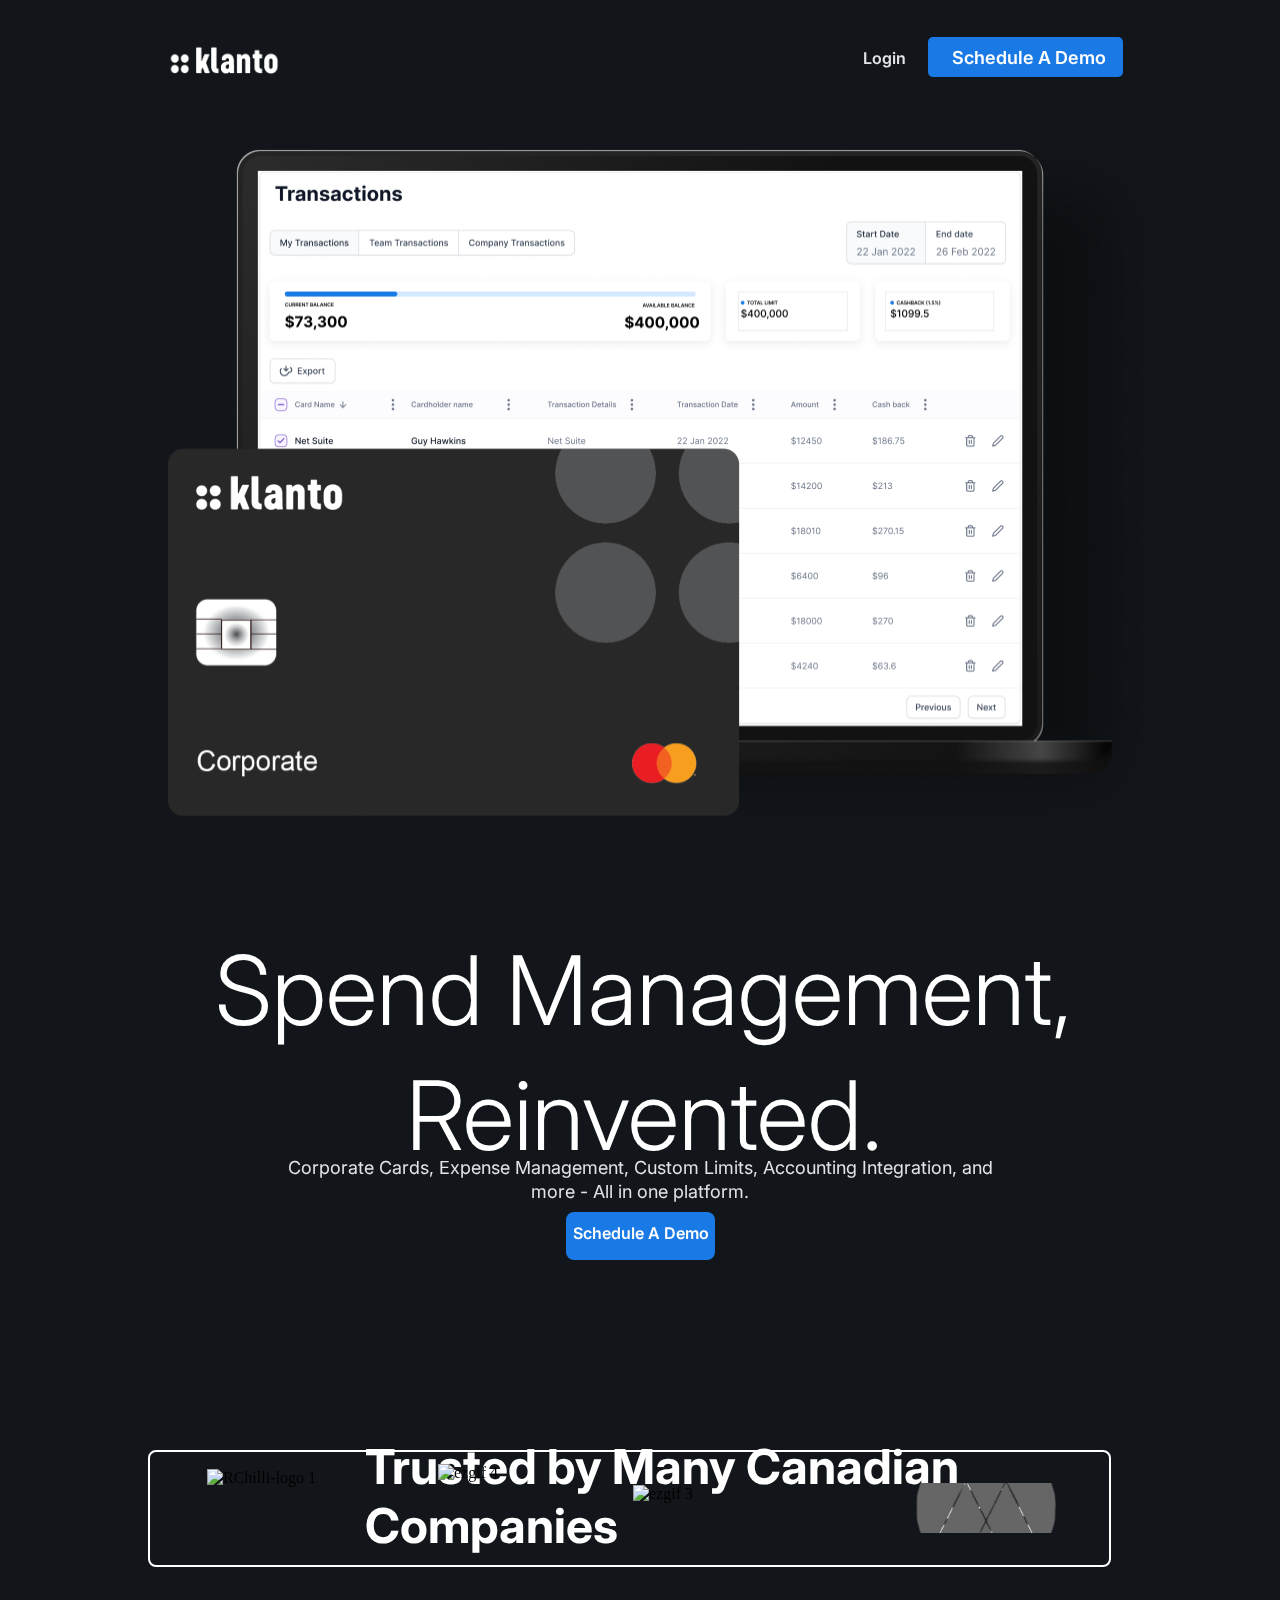
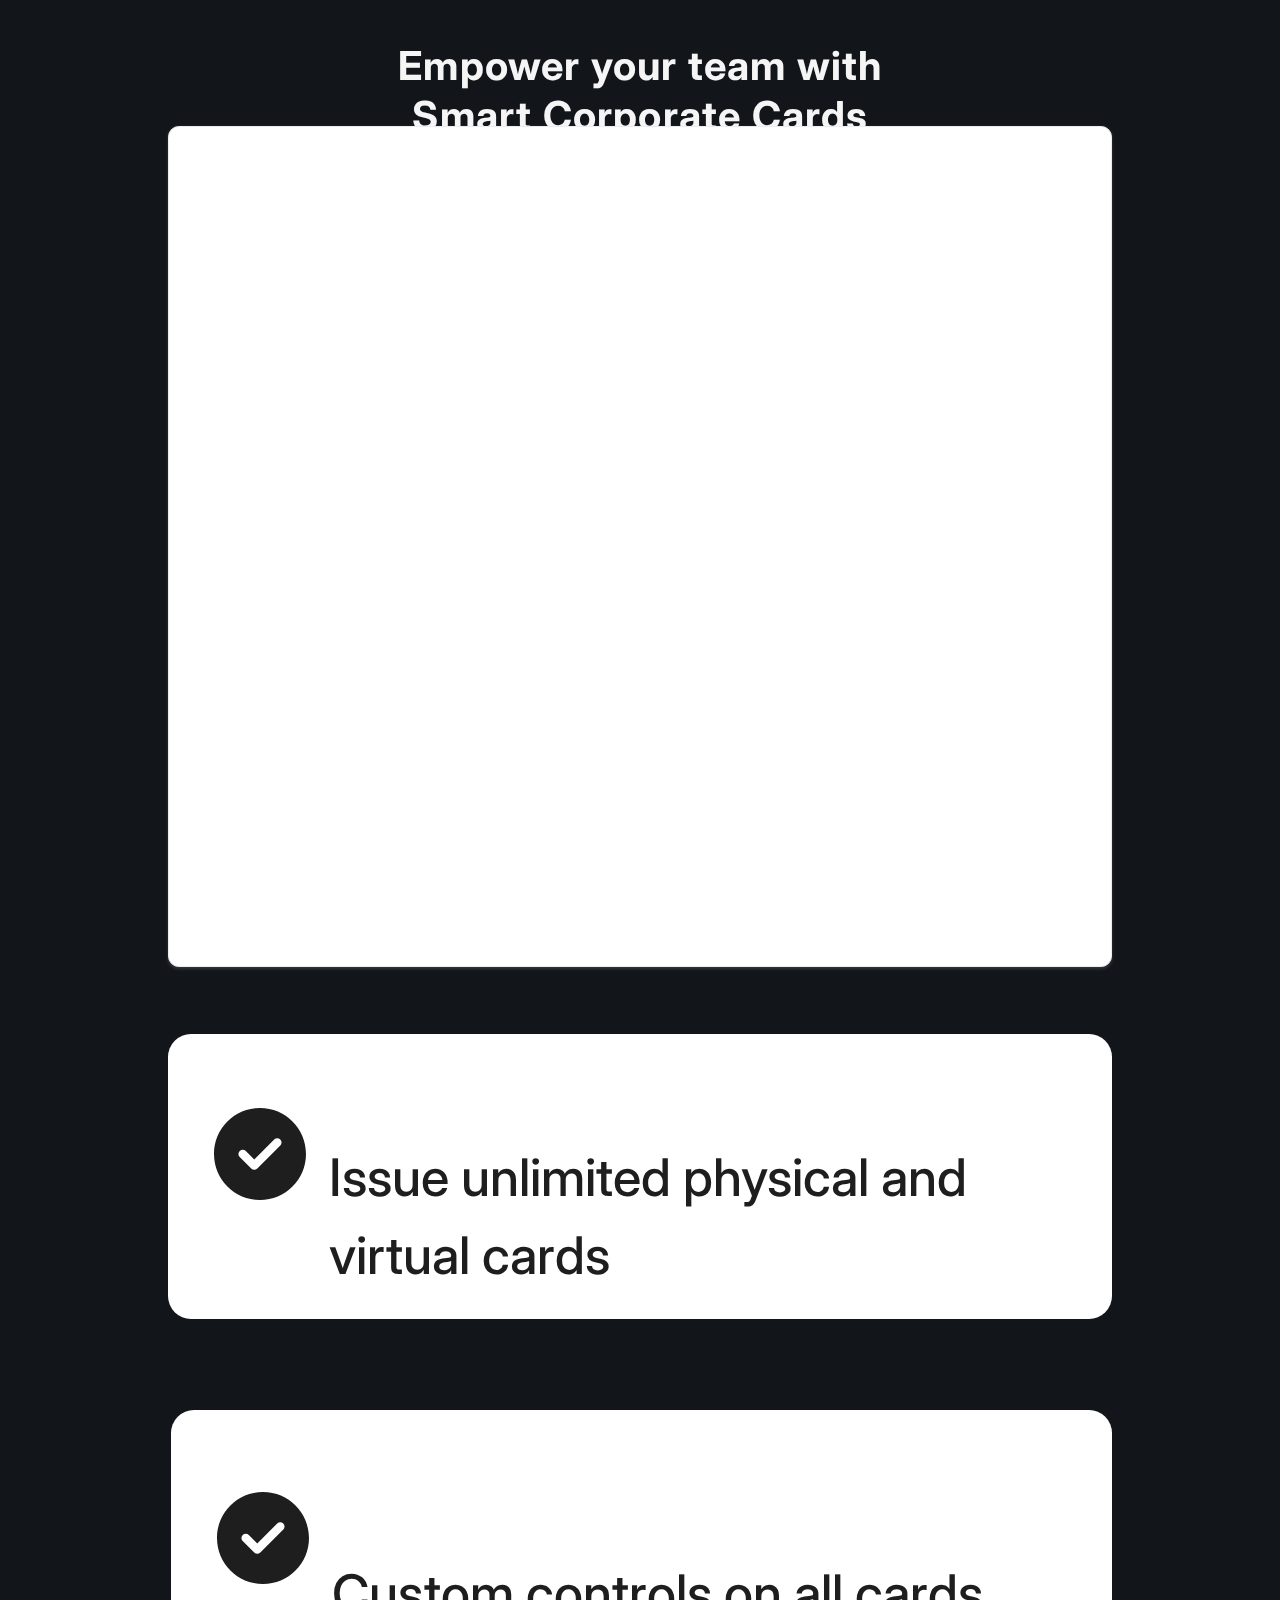
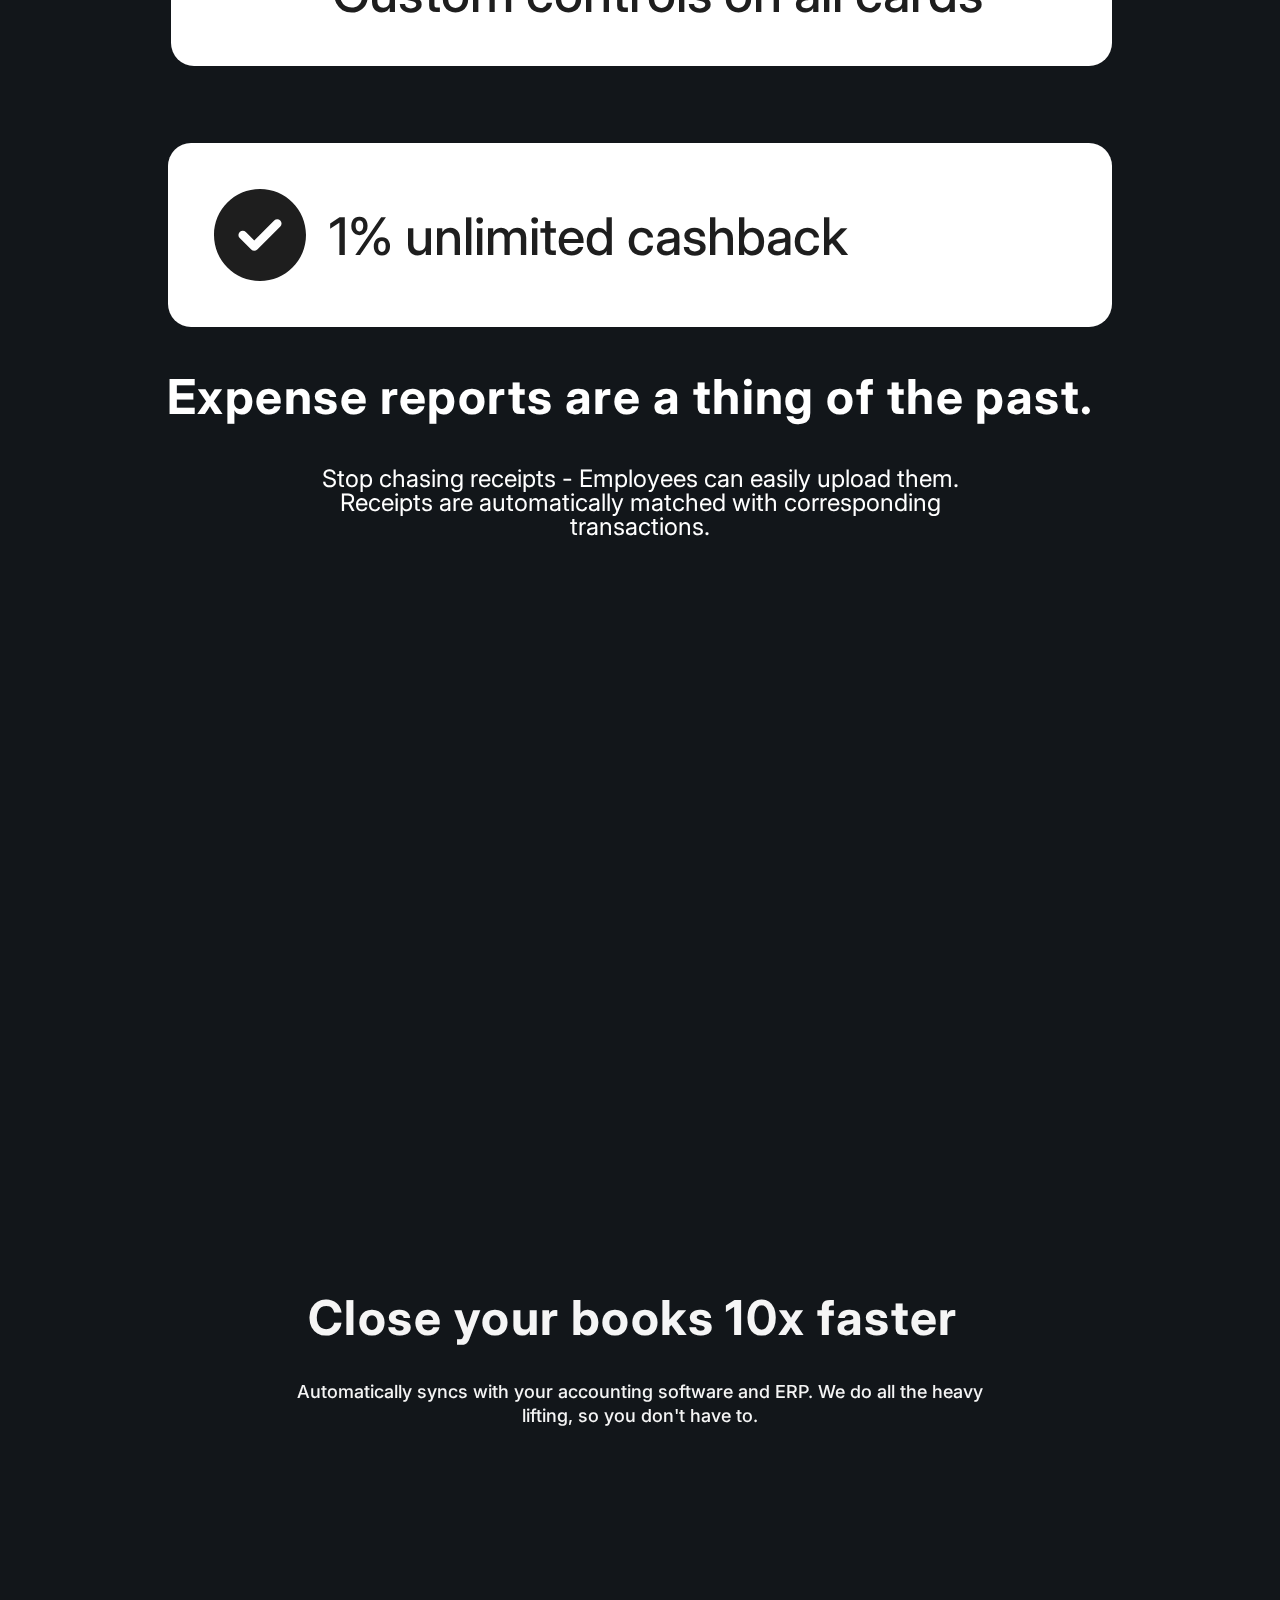
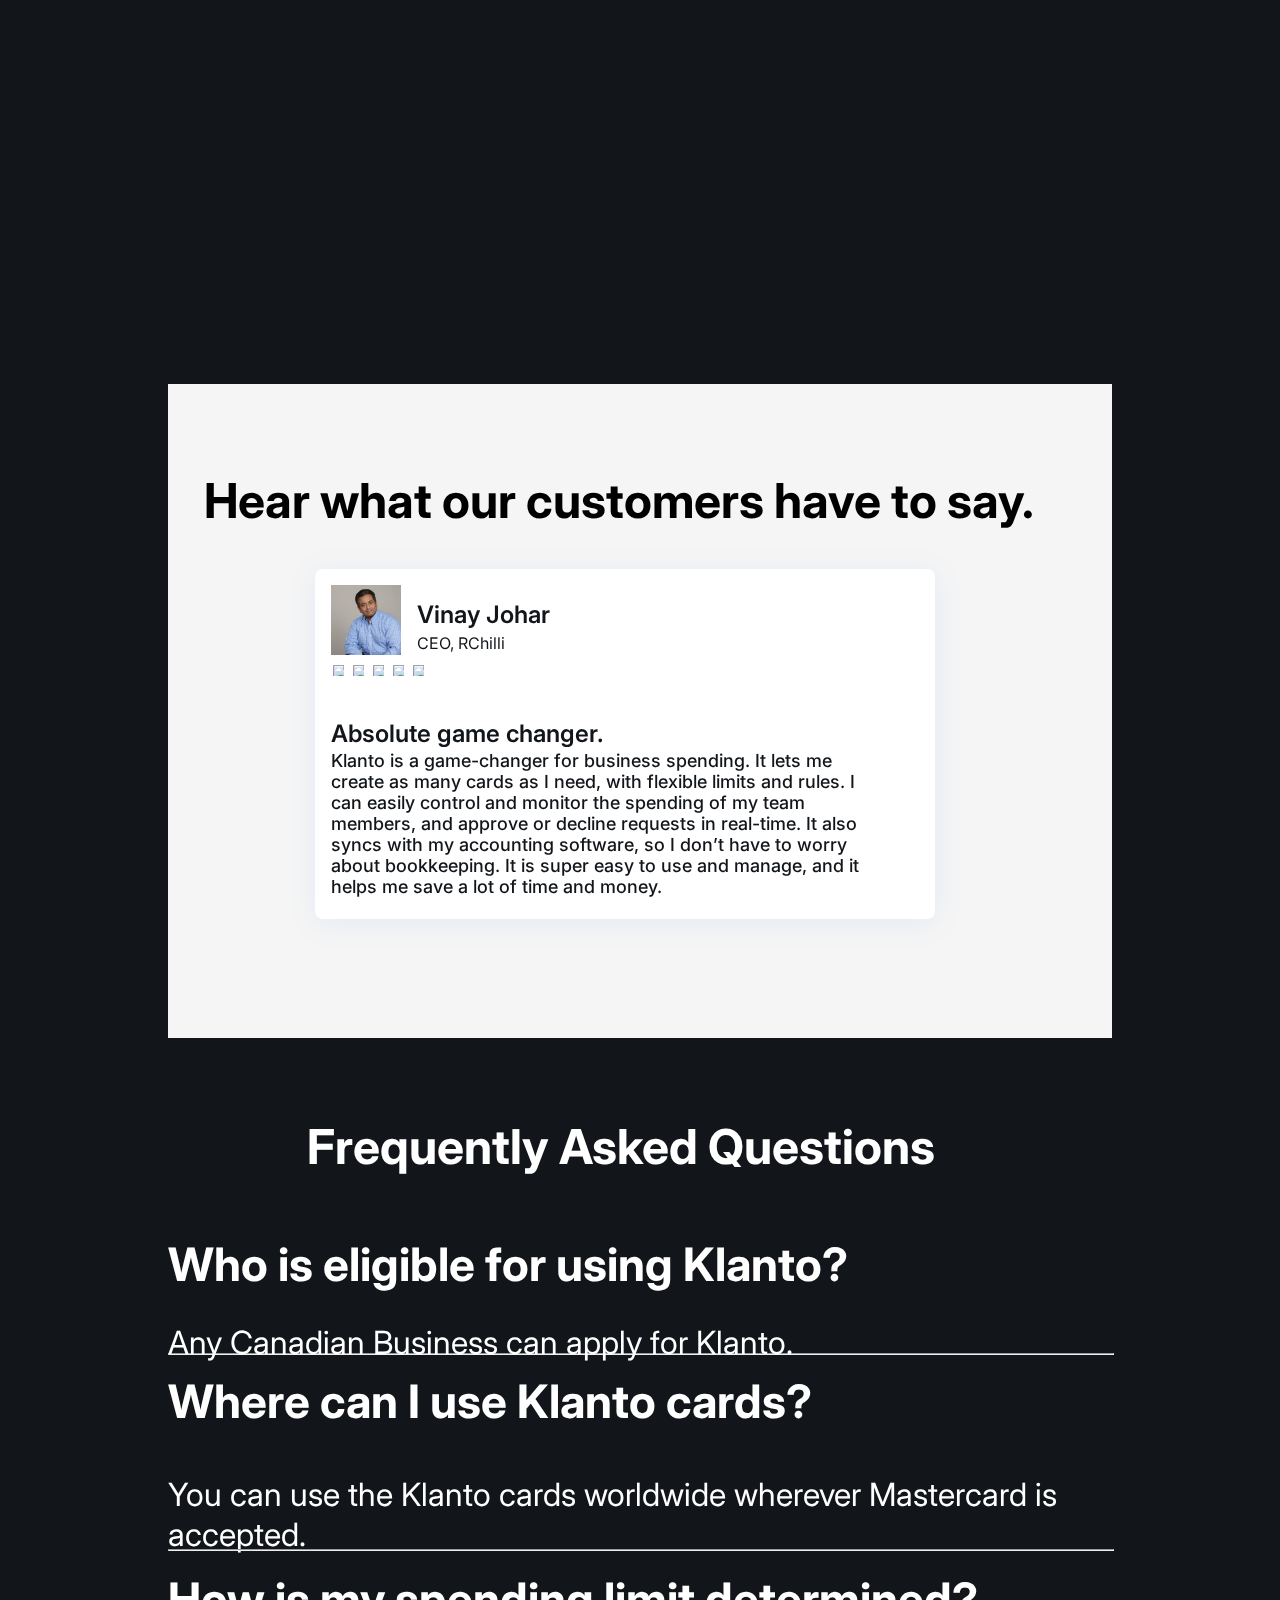
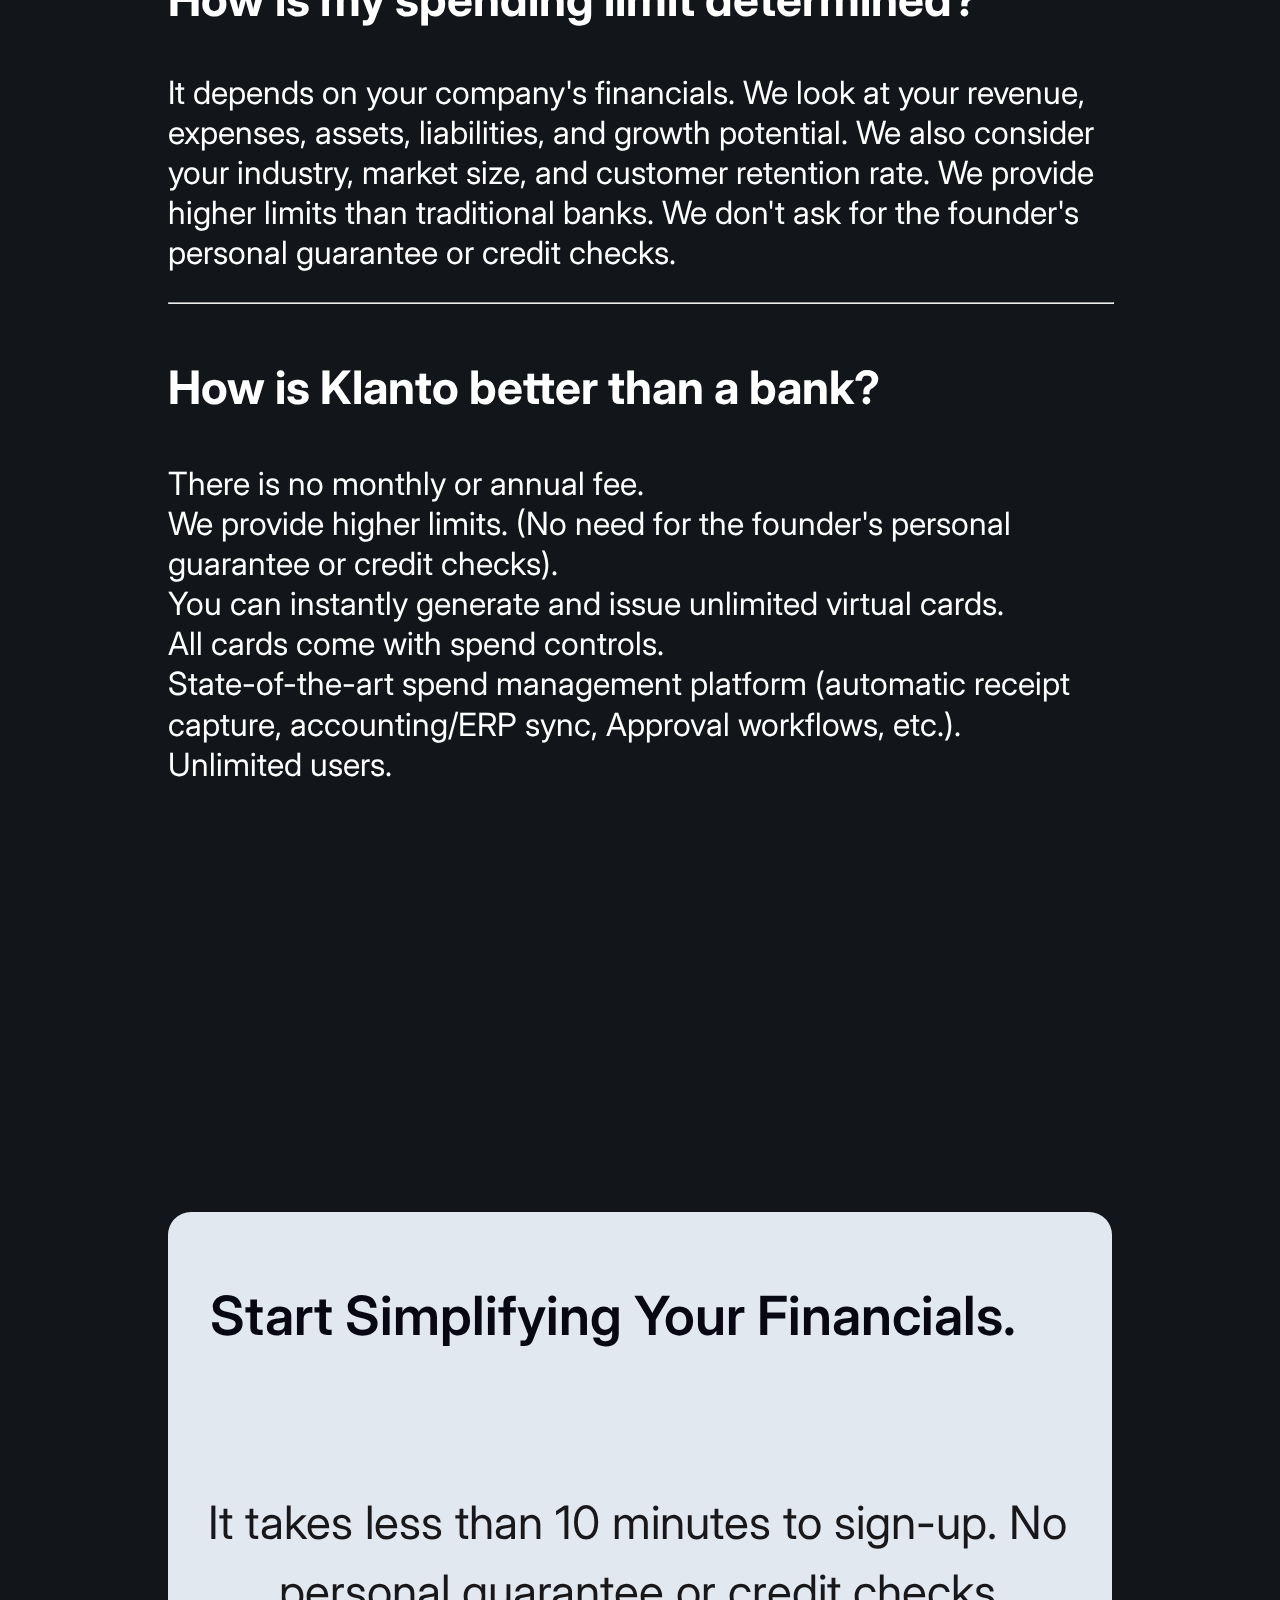
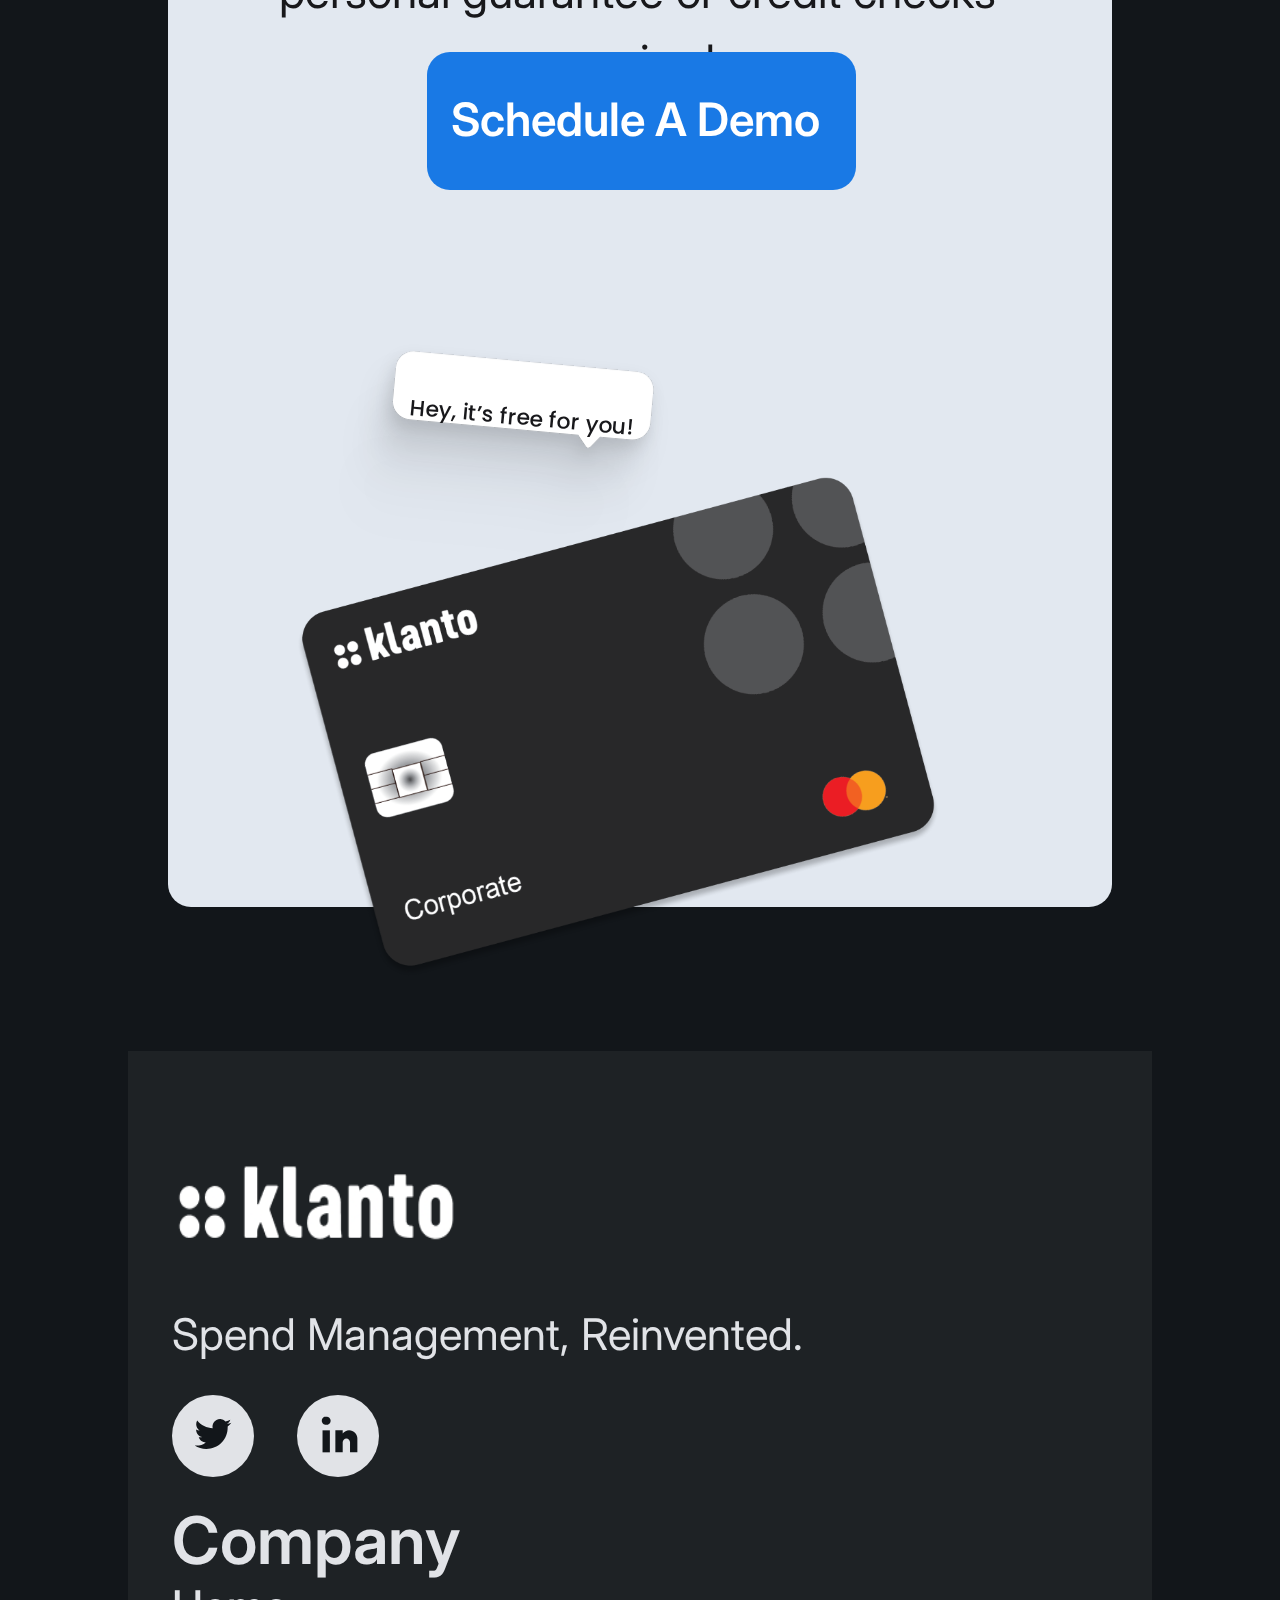
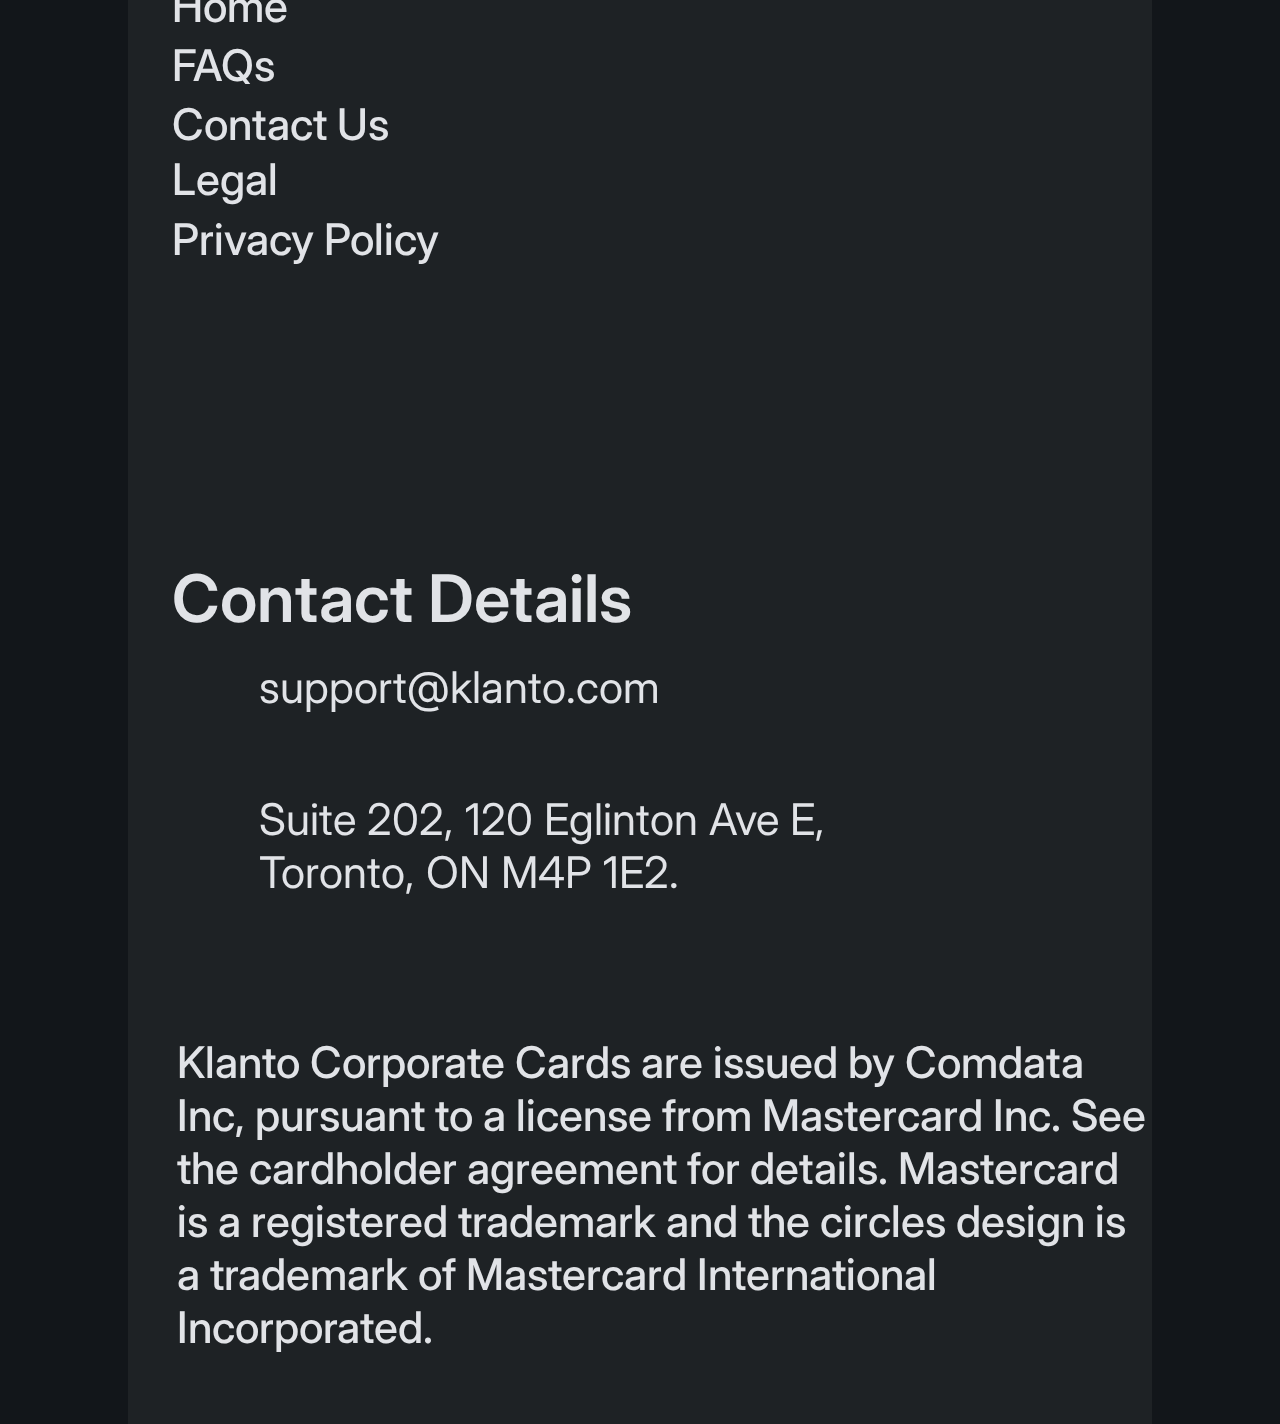
==== index.html @ 492ed96a "updated rder of footer" ====
<!DOCTYPE html>

<!-- This code was generated using AnimaApp.com. 
This code is a high-fidelity prototype.
Get developer-friendly React or HTML/CSS code for this project at: https://projects.animaapp.com?utm_source=hosted-code 
03/04/2023 14:59:31 -->

<html>
<!-- Mirrored from sparkling-forest-5566.animaapp.io/ by HTTrack Website Copier/3.x [XR&CO'2014], Mon, 03 Apr 2023 15:00:45 GMT -->

<head>
  <meta charset="utf-8">
  <meta name="viewport" content="width=device-width, initial-scale=1.0, maximum-scale=1.0">
  <link rel="shortcut icon" type="image/png" href="./favicon-32x32.png">
  <meta name="og:type" content="website">
  <meta name="twitter:card" content="photo">
  <script id="anima-hotspots-script" src="final"></script>
  <script id="anima-overrides-script" src="final"></script>
  <script src="https://animaapp.s3.amazonaws.com/js/timeline.js"></script>
  <link rel="stylesheet" href="./main.css" />
  <!-- <script src="https://unpkg.com/@lottiefiles/lottie-player@latest/dist/lottie-player.js"></script> -->
  <!-- <script src="./lottie.js"></script> -->
  <script src="https://unpkg.com/@lottiefiles/lottie-player@1.7.1/dist/lottie-player.js"></script>
</head>

<body style="margin: 0;background: #12161a;"><input type="hidden" id="anPageName" name="page" value="desktop-48">
  <div class="container-center-horizontal">
    <div class="desktop-48 screen " data-id="2357:10001">
      <div class="ellipse-51-207TlU" data-id="2357:10002"></div><img class="wave-207TlU" data-id="2357:10007"
        src="[data-uri]"
        anima-src="https://cdn.animaapp.com/projects/642ae6854b578cd8881bf41e/releases/642ae9ce6f547893c727193b/img/wave.png"
        alt="Wave">
      <div class="component-5-207TlU" data-id="2357:10063">
        <!-- <div class="group-7021-tD1Mci" data-id="I2357:10063;1972:7608" style="text-align: center;"> -->
        <!-- <img src="./closeyourbooks.gif" style="height: 100%; width: 100%;" /> -->
        <lottie-player src="./cybfdesktop.json" background="transparent" speed="2" style="width: 100%; height: 100%;"
          loop autoplay></lottie-player>
        <!-- </div> -->
      </div>
      <img class="mac-207TlU" data-id="2357:10064" src="./transactions.jpg" alt="mac">
      <lottie-player class="ezgif-1-207TlU" data-id="2357:10072" src="./cardanimation.json" background="transparent"
        speed="2" autoplay></lottie-player>
      <!-- <img class="ezgif-1-207TlU" data-id="2357:10072"
        src="[data-uri]"
        anima-src="https://cdn.animaapp.com/projects/642ae6854b578cd8881bf41e/releases/642ae6d09e7a32ed181a9bd0/img/ezgif-1.gif"
        alt="ezgif 1"> -->
      <div class="rectangle-171-207TlU" data-id="2357:10073"></div>
      <div class="text-207TlU text" data-id="2357:10074"></div>
      <div class="group-6954-207TlU" data-id="2357:10075">
        <a href="/">
          <img class="logo-COpp9e logo" src="./logo_white.png" />
        </a>
        <!-- <div class="logo-COpp9e logo" data-id="2357:10076"><a href="/" target="_blank">
            <div class="klanto-ppEuJS klanto montserrat-semi-bold-mercury-25px" data-id="2357:10077">klanto</div>
          </a>
          <div class="group-9" data-id="2357:10078">
            <div class="ellipse-1" data-id="2357:10079"></div>
            <div class="ellipse-2-4ZP0TG ellipse-2" data-id="2357:10080"></div>
            <div class="ellipse-3" data-id="2357:10081"></div>
            <div class="ellipse-4" data-id="2357:10082"></div>
          </div>
        </div> -->

        <div class="group-641-COpp9e" data-id="2357:10083">
          <!-- <div class="home-xM4EdM home montserrat-semi-bold-mercury-16px" data-id="2357:10084">Home</div>
          <div class="features-xM4EdM features montserrat-semi-bold-mercury-16px" data-id="2357:10085">Features</div>
          <div class="about-us-xM4EdM about-us montserrat-semi-bold-mercury-16px" data-id="2357:10086">About Us</div>
          <div class="resources-xM4EdM montserrat-semi-bold-mercury-16px" data-id="2357:10087">Resources</div> -->
        </div><a href="https://app.klanto.com/login" target="_blank">
          <div class="login-COpp9e" data-id="2357:10088">Login</div>
        </a>
        <div class="frame-1000000812-COpp9e" data-id="2357:10089" onclick="window.open('https://calendly.com/trilok-hebbur/30min', '_blank')" >
            <div class="join-klanto-llQM8R" data-id="2357:10090" onclick="window.open('https://calendly.com/trilok-hebbur/30min', '_blank')" >Schedule A Demo</div>
          </div>
      </div>
      <p class="hear-what-are-customer-have-to-say-207TlU" data-id="2357:10091">Hear what our customers have to say.</p>
      <div class="text-9UAbRZ text" data-id="2357:10092"></div>

      <!-- <img class="group-664-207TlU" data-id="2357:10093"
        src="[data-uri]"
        anima-src="https://cdn.animaapp.com/projects/642ae6854b578cd8881bf41e/releases/642ae6d09e7a32ed181a9bd0/img/group-664.png"
        alt="Group 664"> -->


      <div class="group-664-207TlU" data-id="2357:10105" hidden>
        <div class="unsplashg-uq-us-f6c-t6w-1AXLnd" data-id="2357:10106"></div>
        <p class="amet-minim-mollit-no-1AXLnd amet-minim-mollit-no" data-id="2357:10107">Amet minim mollit non deserunt
          ullamco est sit</p>
        <p class="amet-minim-mollit-no-Cgj3EU amet-minim-mollit-no" data-id="2357:10108">Amet minim mollit non deserunt
          ullamco est sit aliqua dolor do amet sint. Velit officia consequat duis enim velit mollit. Exercitation veniam
          consequat&nbsp;&nbsp;sunt nostrud amet.Amet minim mollit non deserunt ullamco est sit aliqua dolor do amet
          sint. Velit officia consequat duis enim velit mollit. Exercitation veniam</p>
          <img class="ellipse-33-1AXLnd" data-id="2357:10109"
            src="./vinayjoharrchilli.jpeg"
            anima-src="https://cdn.animaapp.com/projects/642ae6854b578cd8881bf41e/releases/642ae6d09e7a32ed181a9bd0/img/ellipse-33@2x.png"
            alt="Ellipse 33">

            <img class="star-6-1AXLnd" data-id="2357:10110"
            src="./vinayjoharrchilli.jpeg"
            anima-src="https://cdn.animaapp.com/projects/642ae6854b578cd8881bf41e/releases/642ae9ce6f547893c727193b/img/star-6.svg"
            alt="Star 6"><img class="star-7-1AXLnd" data-id="2357:10111"
            src="[data-uri]"
            anima-src="https://cdn.animaapp.com/projects/642ae6854b578cd8881bf41e/releases/642ae9ce6f547893c727193b/img/star-6.svg"
            alt="Star 7"><img class="star-8-1AXLnd" data-id="2357:10112"
            src="[data-uri]"
            anima-src="https://cdn.animaapp.com/projects/642ae6854b578cd8881bf41e/releases/642ae9ce6f547893c727193b/img/star-6.svg"
            alt="Star 8"><img class="star-9-1AXLnd" data-id="2357:10113"
            src="[data-uri]"
            anima-src="https://cdn.animaapp.com/projects/642ae6854b578cd8881bf41e/releases/642ae9ce6f547893c727193b/img/star-6.svg"
            alt="Star 9"><img class="star-10-1AXLnd" data-id="2357:10114"
            src="[data-uri]"
            anima-src="https://cdn.animaapp.com/projects/642ae6854b578cd8881bf41e/releases/642ae9ce6f547893c727193b/img/star-6.svg"
            alt="Star 10">
        <div class="darlene-robertson-1AXLnd" data-id="2357:10115">Darlene Robertson</div>
        <div class="marketing-coordinator-1AXLnd" data-id="2357:10116">Marketing Coordinator</div>
      </div>




























      <div class="group-7030-207TlU" data-id="2357:10105">
        <div class="unsplashg-uq-us-f6c-t6w-1AXLnd" data-id="2357:10106"></div>
        <p class="amet-minim-mollit-no-1AXLnd amet-minim-mollit-no" data-id="2357:10107">Absolute game changer.</p>
        <p class="amet-minim-mollit-no-Cgj3EU amet-minim-mollit-no" data-id="2357:10108">
          Klanto is a game-changer for business spending. It lets me create as many cards as I need, with flexible limits and
          rules. I can easily control and monitor the spending of my team members, and approve or decline requests in real-time.
          It also syncs with my accounting software, so I don’t have to worry about bookkeeping. It is super easy to use and
          manage, and it helps me save a lot of time and money.
        </p>
          <img class="ellipse-33-1AXLnd"
          data-id="2357:10109" src="./vinayjoharrchilli.jpeg"
          alt="Ellipse 33">
          <img class="star-6-1AXLnd" data-id="2357:10110"
          src="[data-uri]"
          anima-src="https://cdn.animaapp.com/projects/642ae6854b578cd8881bf41e/releases/642ae9ce6f547893c727193b/img/star-6.svg"
          alt="Star 6"><img class="star-7-1AXLnd" data-id="2357:10111"
          src="[data-uri]"
          anima-src="https://cdn.animaapp.com/projects/642ae6854b578cd8881bf41e/releases/642ae9ce6f547893c727193b/img/star-6.svg"
          alt="Star 7"><img class="star-8-1AXLnd" data-id="2357:10112"
          src="[data-uri]"
          anima-src="https://cdn.animaapp.com/projects/642ae6854b578cd8881bf41e/releases/642ae9ce6f547893c727193b/img/star-6.svg"
          alt="Star 8"><img class="star-9-1AXLnd" data-id="2357:10113"
          src="[data-uri]"
          anima-src="https://cdn.animaapp.com/projects/642ae6854b578cd8881bf41e/releases/642ae9ce6f547893c727193b/img/star-6.svg"
          alt="Star 9"><img class="star-10-1AXLnd" data-id="2357:10114"
          src="[data-uri]"
          anima-src="https://cdn.animaapp.com/projects/642ae6854b578cd8881bf41e/releases/642ae9ce6f547893c727193b/img/star-6.svg"
          alt="Star 10">
        <div class="darlene-robertson-1AXLnd" data-id="2357:10115">Vinay Johar</div>
        <div class="marketing-coordinator-1AXLnd" data-id="2357:10116">CEO, RChilli</div>
      </div>
      <p class="empower-your-team-with-unlimited-cards-207TlU" data-id="2357:10117">
        Empower your team with Smart Corporate Cards
      </p>
      <div class="stop-chasing-expense-reports-207TlU" data-id="2357:10118">
        <!-- Expense reports are a thing of the past -->
        Expense reports are a thing of the past.
      </div>
      <p class="employees-can-easily-207TlU inter-medium-white-18px" data-id="2357:10119">
        Stop chasing receipts - Employees can easily upload them.
        <br>
        Receipts are automatically matched with corresponding transactions.
      </p>
      <!-- <p class="employees-can-easily-207TlU2 inter-medium-white-18px" data-id="2357:10119">
        PDFs and Images can both be uploaded as receipts.
      </p> -->
      <p class="employees-can-easily-207TlU3 inter-medium-white-18px" data-id="2357:10119">
      </p>
      <div class="group-656-207TlU" data-id="2357:10120">
        <div class="rectangle-16-KuMAYK" data-id="2357:10121"></div>

      <a href="/">
      <img src="./logo_white.png" alt="klanto logo" class="logo-KuMAYK logo">
      </a>
      
        <!-- <div class="logo-KuMAYK logo" data-id="2357:10122">
          <div class="klanto-OvKKSM klanto" data-id="2357:10123">klanto</div>
          <div class="group-9" data-id="2357:10124">
            <div class="ellipse-1" data-id="2357:10125"></div>
            <div class="ellipse-2-paGmKs ellipse-2" data-id="2357:10126"></div>
            <div class="ellipse-3" data-id="2357:10127"></div>
            <div class="ellipse-4" data-id="2357:10128"></div>
          </div>
        </div> -->

        <div class="contact-details-KuMAYK inter-semi-bold-mercury-24px" data-id="2357:10129">Contact Details</div>
        <div class="company-KuMAYK inter-semi-bold-mercury-24px" data-id="2357:10130">Company</div>
        <div class="group-16-KuMAYK" data-id="2357:10131">
          <p class="amet-minim-mollit-no-kouB58 amet-minim-mollit-no inter-normal-mercury-16px" data-id="2357:10132">
            Spend Management, Reinvented.
          </p>
        </div>
        <a target="_blank" href="mailto:support@klanto.com">
          <div class="infoexamplecom-KuMAYK inter-normal-mercury-16px" data-id="2357:10133">support@klanto.com</div>
        </a>
        <p class="x2972-westheimer-rd-s-KuMAYK inter-normal-mercury-16px" data-id="2357:10134">
          Suite 202, 120 Eglinton Ave E, Toronto, ON M4P 1E2.
        </p><img class="icon-mail-KuMAYK" data-id="2357:10135"
          src="[data-uri]"
          anima-src="https://cdn.animaapp.com/projects/642ae6854b578cd8881bf41e/releases/642ae9ce6f547893c727193b/img/communication---message.svg"
          alt="icon-mail"><img class="location-and-map-location-KuMAYK" data-id="2357:10136"
          src="[data-uri]"
          anima-src="https://cdn.animaapp.com/projects/642ae6854b578cd8881bf41e/releases/642ae9ce6f547893c727193b/img/location-and-map---location.svg"
          alt="Location and Map / location">
        <a href="https://linkedin.com/company/klanto" target="_blank"><div class="ellipse-13-KuMAYK" data-id="2357:10137"></div></a>
        <!-- <div class="ellipse-40-KuMAYK" data-id="2357:10138"></div> -->
        <a href="https://linkedin.com/company/klanto" target="_blank">
        <img class="icon-facebook-KuMAYK" data-id="2357:10139"
          src="./linkedin.svg"
          alt="icon-linkedin">
        </a>
        <a href="https://twitter.com/_klanto" target="_blank">
          <div class="ellipse-14-KuMAYK" data-id="2357:10140"></div>
        </a>
        <a href="https://twitter.com/_klanto" target="_blank">
        <img class="icon-linkedin-KuMAYK" data-id="2357:10141"
          src="./twitter.svg"
          alt="icon-twitter">
        </a>
        <!-- <img class="icon-twitter-KuMAYK" data-id="2357:10142"
          src="[data-uri]"
          anima-src="https://cdn.animaapp.com/projects/642ae6854b578cd8881bf41e/releases/642ae9ce6f547893c727193b/img/brands---twitter.svg"
          alt="icon-twitter"> -->
        <a href="/">
          <div class="home-KuMAYK home inter-medium-mercury-16px" data-id="2357:10143">Home</div>
        </a>
        <div class="copyright-klanto-inc-KuMAYK inter-medium-mercury-16px" data-id="2357:10145">
          Klanto Corporate Cards are issued by Comdata Inc, pursuant to a license from Mastercard Inc. See the
          cardholder
          agreement for details. Mastercard is a registered trademark and the circles design is a trademark of
          Mastercard
          International Incorporated.
        </div>
        <a href="#faq">
          <div class="faqs-KuMAYK inter-medium-mercury-16px" data-id="2357:10146">FAQs</div>
        </a>
        <a href="mailto:support@klanto.com">
          <div class="contact-us-KuMAYK inter-medium-mercury-16px" data-id="2357:10148">Contact Us</div>
        </a>
        <a href="/legal.html">
          <div class="legal-KuMAYK inter-medium-mercury-16px" data-id="2357:10148">Legal</div>
        </a>
        <a href="/privacy.html">
          <div class="privacy-KuMAYK inter-medium-mercury-16px" data-id="2357:10148">Privacy Policy</div>
        </a>
      </div>
      <div class="close-your-books-faster-207TlU" data-id="2357:10150">Close your books 10x faster</div>
      <!-- <div class="frame-1000000808-207TlU" data-id="2357:10151">
        <div class="learn-more inter-bold-white-18px" data-id="2357:10152">Learn more</div>
      </div> -->
      <p class="klanto-automatically-207TlU" data-id="2357:10153">
        <!-- Klanto automatically syncs with your accounting
        software and does all the heavy lifting so you don’t&nbsp;&nbsp;have to. -->
        Automatically syncs with your accounting software and ERP.
        We do all the heavy lifting, so you don't have to.
      </p>
      <!-- <div class="frame-1000000814-207TlU" data-id="2357:10154">
        <div class="learn-more inter-bold-white-18px" data-id="2357:10155">Learn more</div>
      </div> -->
      <!-- <div class="rectangle-24-207TlU" data-id="2357:10157"></div>
      <div class="rectangle-27-207TlU" data-id="2357:10158"></div>
      <div class="rectangle-721-207TlU" data-id="2357:10159"></div>
      <div class="rectangle-722-207TlU" data-id="2357:10160"></div>
      <div class="rectangle-723-207TlU" data-id="2357:10161"></div>
      <div class="rectangle-724-207TlU" data-id="2357:10162"></div>
      <div class="rectangle-25-207TlU" data-id="2357:10163"></div> -->
      <hr class="group-6956-207TlU-hr">
      <div class="group-6956-207TlU" data-id="2357:10164">
        <div class="who-is-klanto-for-NWMtdK who-is-klanto-for faq-desktop-heading accordion" data-id="2357:10165">
          <h3>How is my spending limit determined?</h3>
        </div>
        <p class="amet-minim-mollit-no-Dz3vMC amet-minim-mollit-no faq-desktop-text faq-answer" style="width: 140%"
          data-id="2357:10156">
          It depends on your company's financials. We look at your revenue, expenses, assets, liabilities, and growth
          potential.
          We also consider your industry, market size, and customer retention rate. We provide higher limits than
          traditional
          banks. We don't ask for the founder's personal guarantee or credit checks.
        </p>
      </div>
      <hr class="group-6955-207TlU-hr">
      <div class="group-6955-207TlU" data-id="2357:10169">
        <div class="who-is-klanto-for-7r46FC who-is-klanto-for faq-desktop-heading accordion" data-id="2357:10170">
          <h3>How is Klanto better than a bank?</h3>
        </div>
        <p class="amet-minim-mollit-no-Dz3vMC amet-minim-mollit-no faq-desktop-text panel faq-answer"
          style="width: 140%" data-id="2357:10156">
          There is no monthly or annual fee.
          <br>
          Higher limits. (No need for the founder's personal guarantee or credit checks).
          <br>
          You can instantly generate and issue unlimited virtual cards.
          <br>
          All cards come with spend controls.
          <br>
          State-of-the-art spend management platform (automatic receipt capture, accounting/ERP sync, Approval
          workflows, etc.).
          <br>
          Unlimited users.
        </p>
      </div>
      <hr class="group-6958-207TlU-hr">
      <div class="group-6958-207TlU" data-id="2357:10174">
        <div class="who-is-klanto-for-et0TX7 who-is-klanto-for faq-desktop-heading inter-medium-white-18px accordion"
          data-id="2357:10175">
          <h1>Where can I use Klanto cards?</h1>
        </div>
        <p class="amet-minim-mollit-no-Dz3vMC amet-minim-mollit-no faq-desktop-text panel faq-answer"
          style="width: 140%" data-id="2357:10156">
          You can use the Klanto cards worldwide wherever Mastercard is accepted.
        </p>
      </div>
      <!-- <div class="group-6959-207TlU" data-id="2357:10179">
        <div class="who-is-klanto-for-hD4xTc who-is-klanto-for inter-medium-white-18px accordion" data-id="2357:10180">Who is
          Klanto for?
        </div>
        <p class="amet-minim-mollit-no-Dz3vMC amet-minim-mollit-no inter-normal-white-16px panel" style="width: 100%" data-id="2357:10156">Amet
          minim mollit non deserunt ullamco est sit aliqua dolor do amet sint. Velit officia consequat duis enim velit
          mollit. Exercitation veniam consequat sunt nostrud amet.</p>
      </div>
      <div class="group-6960-207TlU" data-id="2357:10184">
        <div class="who-is-klanto-for-EQnNae who-is-klanto-for inter-medium-white-18px accordion" data-id="2357:10185">Who is
          Klanto for?
        </div>
        <p class="amet-minim-mollit-no-Dz3vMC amet-minim-mollit-no inter-normal-white-16px panel" style="width: 100%" data-id="2357:10156">Amet
          minim mollit non deserunt ullamco est sit aliqua dolor do amet sint. Velit officia consequat duis enim velit
          mollit. Exercitation veniam consequat sunt nostrud amet.</p>
      </div>
      <div class="group-6961-207TlU" data-id="2357:10189">
        <div class="who-is-klanto-for-T0xmN5 who-is-klanto-for inter-medium-white-18px accordion" data-id="2357:10190">Who is
          Klanto for?
        </div>
        <p class="amet-minim-mollit-no-Dz3vMC amet-minim-mollit-no inter-normal-white-16px panel" style="width: 100%" data-id="2357:10156">Amet
          minim mollit non deserunt ullamco est sit aliqua dolor do amet sint. Velit officia consequat duis enim velit
          mollit. Exercitation veniam consequat sunt nostrud amet.</p>
      </div> -->
      <div class="group-7035-207TlU" data-id="2368:22277">
        <div class="group-6957-Dz3vMC" data-id="2357:10194">
          <div class="who-is-klanto-for-WRSq4E who-is-klanto-for faq-desktop-heading accordion" data-id="2357:10195">
            <h3>
              Who is eligible to use Klanto?
            </h3>
          </div>
          <p class="amet-minim-mollit-no-Dz3vMC amet-minim-mollit-no faq-desktop-text panel faq-answer"
            style="width: 100%" data-id="2357:10156">
            Any Canadian Business can apply for Klanto.
          </p>
        </div>
      </div>
      <div id="faq" class="frequently-asked-questions-207TlU" data-id="2357:10199">Frequently Asked Questions</div>
      <div class="rectangle-777-207TlU-text">
        <h2>
          Trusted by Many Canadian Companies
        </h2>
      </div>
      <div class="rectangle-777-207TlU" data-id="2401:11329"></div>
      <div class="group-7036-207TlU" data-id="2401:11330">
        <img class="r-chilli-logo-1-85F2Id" data-id="2401:11331"
          src="https://cdn.animaapp.com/projects/642ae6854b578cd8881bf41e/releases/646ca7ca28cb204714216285/img/rchilli-logo-1@2x.png"
          anima-src="https://cdn.animaapp.com/projects/642ae6854b578cd8881bf41e/releases/646ca7ca28cb204714216285/img/rchilli-logo-1@2x.png"
          alt="RChilli-logo 1">

        <img class="ezgif-4-85F2Id" data-id="2401:11332"
          src="https://cdn.animaapp.com/projects/642ae6854b578cd8881bf41e/releases/646ca7ca28cb204714216285/img/ezgif-4@2x.png"
          anima-src="https://cdn.animaapp.com/projects/642ae6854b578cd8881bf41e/releases/646ca7ca28cb204714216285/img/ezgif-4@2x.png"
          alt="ezgif 4">

        <img class="ezgif-3-85F2Id" data-id="2401:11333"
          src="https://cdn.animaapp.com/projects/642ae6854b578cd8881bf41e/releases/646ca7ca28cb204714216285/img/ezgif-3@2x.png"
          anima-src="https://cdn.animaapp.com/projects/642ae6854b578cd8881bf41e/releases/646ca7ca28cb204714216285/img/ezgif-3@2x.png"
          alt="ezgif 3">

        <img class="ezgif-5-85F2Id" data-id="2401:11333" src="./mamli-removebg-preview.png" alt="mamali">

        <img class="ezgif-6-85F2Id" data-id="2401:11333" src="./enrich_Logo-removebg-preview.png" alt="enrich" hidden>
      </div>
      <!-- <img
        class="logos-207TlU" data-id="2357:10200"
        src="[data-uri]"
        anima-src="https://cdn.animaapp.com/projects/642ae6854b578cd8881bf41e/releases/642ae6d09e7a32ed181a9bd0/img/logos.png"
        alt="Logos"> -->
      <div class="rectangle-774-207TlU" data-id="2357:10201"></div>
      <div class="rectangle-775-207TlU" data-id="2357:10202"></div>
      <div class="rectangle-776-207TlU" data-id="2357:10203"></div>
      <div class="group-704-207TlU" data-id="2357:10204">
        <p class="generate-unlimited-p-U2yige inter-medium-eerie-black-18px" data-id="2357:10205">
          <!-- Generate Unlimited
          Physical or Virtual Cards in Seconds for <br>your&nbsp;&nbsp;each Employee and Vendor -->
          Issue unlimited physical and virtual cards
        </p><img class="frame-U2yige frame" data-id="2357:10206"
          src="./tick.svg"
          alt="Frame">
      </div>
      <div class="group-703-207TlU" data-id="2357:10208">
        <p class="no-founder-guarantee-Ppkyzz inter-medium-eerie-black-18px" data-id="2357:10209">
          <!-- No Founder guarantee
          or personal credit checks -->
          Custom controls on all cards
        </p>
        <img class="frame-Ppkyzz frame" data-id="2357:10210"
          src="./tick.svg"
          alt="Frame">
      </div>
      <div class="group-6985-207TlU" data-id="2357:10212">
        <div class="higher-limits-3WQCZx inter-medium-eerie-black-18px" data-id="2357:10213">
          <!-- Higher Limits -->
          1% unlimited cashback
        </div>
        <img class="frame-3WQCZx frame" data-id="2357:10214"
          src="./tick.svg"
          alt="Frame">
      </div>
      <div class="group-7005-207TlU" data-id="2357:10216">
        <h1 class="cards-built-to-save-time-and-money-cxtHR9" data-id="2357:10217">
          <!-- Cards Built to Save <br>Time And Money</h1> -->
          Spend Management, Reinvented. <br>
        </h1>
        <p class="corporate-cards-subs-cxtHR9 corporate-cards-subs" data-id="2357:10218">
          Corporate Cards, Expense Management, Custom Limits, Accounting Integration, and more - All in one platform.
        </p>
        <div class="group-673-cxtHR9" data-id="2357:10219">
          <div class="rectangle-164-lxwBSV" data-id="2357:10220" hidden></div>
          <div class="group-672-lxwBSV" data-id="2357:10221">
            <div class="rectangle-165-zM8xLK" data-id="2357:10222" hidden></div>
            <div class="rectangle-166-zM8xLK rectangle-166" data-id="2357:10223"></div>
          </div>
          <input hidden class="enter-your-email-address-lxwBSV" data-id="2357:10224"
            style="border: none; font-size: large; color: black;" placeholder="Enter your email address" />
          <button  onclick="window.open('https://calendly.com/trilok-hebbur/30min', '_blank')" class="join-for-free-lxwBSV join-for-free inter-semi-bold-white-16px" data-id="2357:10225"
            style="border: none; cursor: pointer;">Schedule A Demo</button>
        </div>
      </div>
      <!-- <img class="page-8-klanto-figma-207TlU" data-id="2357:10226"
        src="[data-uri]"
        anima-src="https://cdn.animaapp.com/projects/642ae6854b578cd8881bf41e/releases/642ae6d09e7a32ed181a9bd0/img/page-8---klanto---figma-2022-12-31-11-42-58-1-1.gif"
        alt="Page 8 - Klanto - Figma 2022-12-31 11-42-58_1 1"> -->
      <lottie-player class="page-8-klanto-figma-207TlU" src="./messages.json" background="transparent" speed="1" loop
        autoplay></lottie-player>
      <div class="card-details-207TlU" data-id="2357:10227" style="text-align: center;">
        <lottie-player src="./createcard.json" background="transparent" speed="2" style="width: 100%; height: 100%;"
          loop autoplay></lottie-player>
      </div>
      <div class="body-207TlU" data-id="2357:10228"><img class="bg-LBwe0S" data-id="2357:10229" src="./bg.png" alt="BG">
        <div class="join-for-free-LBwe0S join-for-free" data-id="2357:10234">Start Simplifying Your Financials.</div>
        <p class="corporate-cards-subs-LBwe0S valign-text-middle corporate-cards-subs" data-id="2357:10235">
          It takes less than 10 minutes to sign-up. No personal guarantee or credit checks required.
        </p>
        <div class="quote-LBwe0S" data-id="2357:10236"><img class="union-xuroxj" data-id="2357:10237"
            src="./dialogue.svg" alt="Union">
          <p class="hey-its-free-for-you-xuroxj valign-text-middle" data-id="2357:10240">Hey, it’s free for you!</p>
        </div>
      </div>
      <a href="https://app.klanto.com/register" target="_blank">
        <!-- <div class="rectangle-166-207TlU rectangle-166" data-id="2357:10241"></div> -->
          <div>
            <a href="https://calendly.com/trilok-hebbur/30min" target="_blank" style="cursor: pointer;">
              <button style="background-color: var(--navy-blue); border-radius: 5px; padding: 5px; cursor: pointer; border: none; word-wrap: break-word;"
                onclick="window.open('https://calendly.com/trilok-hebbur/30min', '_blank')"
                class="join-for-free-207TlU join-for-free inter-semi-bold-white-16px" data-id="2357:10242">
                Schedule A Demo
              </button>
            </a>
          </div>
      </a>
      <img class="asset-74x-8-3-207TlU" data-id="2357:10243" src="./klantocard.png" alt="Asset 7@4x-8 3">
    </div>
  </div>


















































































  <div class="container-center-horizontal">
    <div class="android-large-3 screen " data-id="2362:20294">
      <h1 class="cards-built-to-save-time-and-money-6xtG6n" data-id="2362:20295">Spend Management,<br>Reinvented.
      </h1>
      <p class="corporate-cards-subs-6xtG6n corporate-cards-subs inter-normal-mercury-16px" data-id="2362:20296">
        Corporate Cards, Expense Management, Custom Limits, Accounting Integration, and more - All in one platform.
      </p>
      <div class="rectangle-165-6xtG6n" data-id="2362:20297" hidden></div>
      <input hidden class="enter-your-email-address-6xtG6n" data-id="2362:20298" placeholder="Enter Your Email Address"
        style="border: none; font-size: large; color: black;" />
      <div class="group-7023-6xtG6n" data-id="2362:20299">
        <div class="rectangle-166-top" data-id="2362:20300">
          <div style="top: 15px;position: relative;left: 7px;">
            <a class="android-schedule-a-demo" href="https://calendly.com/trilok-hebbur/30min" target="_blank">Schedule A Demo</a>
          </div>
        </div>
        <button style="cursor: pointer; border: none; background-color: var(--navy-blue); border-radius: 5px; text-align: center;"
          onclick="window.open('https://calendly.com/trilok-hebbur/30min', '_blank')" 
          class="join-for-free-sqwA4O join-for-free inter-semi-bold-white-16px" data-id="2362:20301">
          <span style="word-wrap: break-word;">Schedule A Demo </span>
        </button>
      </div>
      <h2 class="logos-6xtG6n-text">Trusted by Many Canadian Companies</h2>
      <img class="logos-6xtG6n" data-id="2362:20302"
        src="./rchilli.png"
        alt="Logos">

      <img class="logos-6xtG6n-1" data-id="2362:20302"
        src="./sooketolicious.png"
        alt="Logos">

      <img class="logos-6xtG6n-2" data-id="2362:20302"
        src="./lashlane.png"
        alt="Logos">

      <img class="logos-6xtG6n-3" data-id="2362:20302"
        src="./mamli-removebg-preview.png"
        alt="Logos">

      <p class="empower-your-team-with-unlimited-cards-6xtG6n" data-id="2362:20303">
        Empower your team with Smart Corporate Cards
      </p>
      <div class="group-7029-6xtG6n" data-id="2362:20304">
        <div class="rectangle-774-0qXpwe" data-id="2362:20305"></div>
        <div class="rectangle-775-0qXpwe" data-id="2362:20306"></div>
        <div class="rectangle-776-0qXpwe" data-id="2362:20307"></div>
        <div class="group-704-0qXpwe" data-id="2362:20308">
          <p class="generate-unlimited-p-xDXzVA inter-medium-eerie-black-18px" data-id="2362:20309">
            Issue unlimited physical and virtual cards
          </p><img class="frame-xDXzVA frame" data-id="2362:20310"
            src="[data-uri]"
            anima-src="https://cdn.animaapp.com/projects/642ae6854b578cd8881bf41e/releases/642ae6d09e7a32ed181a9bd0/img/frame-10.svg"
            alt="Frame">
        </div>
        <div class="group-703-0qXpwe" data-id="2362:20312">
          <p class="no-founder-guarantee-u7roH1 inter-medium-eerie-black-18px" data-id="2362:20313">
            Custom controls on all cards
          </p><img class="frame-u7roH1 frame" data-id="2362:20314"
            src="[data-uri]"
            anima-src="https://cdn.animaapp.com/projects/642ae6854b578cd8881bf41e/releases/642ae6d09e7a32ed181a9bd0/img/frame-11.svg"
            alt="Frame">
        </div>
        <div class="group-6985-0qXpwe" data-id="2362:20316">
          <div class="higher-limits-6ERHD1 inter-medium-eerie-black-18px" data-id="2362:20317">1% unlimited cashback
          </div><img class="frame-6ERHD1 frame" data-id="2362:20318"
            src="[data-uri]"
            anima-src="https://cdn.animaapp.com/projects/642ae6854b578cd8881bf41e/releases/642ae6d09e7a32ed181a9bd0/img/frame-12.svg"
            alt="Frame">
        </div>
      </div>
      <div class="card-details-6xtG6n" data-id="2362:20320" style="align-items: center;">
        <!-- <img src="./createcard.gif" style="width: 100%; height: 100%;"/> -->
        <lottie-player class="ezgif-1-207TlU" data-id="2357:10072" src="./createcard.json" background="transparent"
          speed="2" loop autoplay></lottie-player>
      </div>
      <div class="stop-chasing-expense-reports-6xtG6n" data-id="2362:20321">Expense reports are a thing of the past.
      </div>
      <p class="employees-can-easily-6xtG6n inter-normal-white-16px" data-id="2362:20322">
        Stop chasing receipts - Employees can easily upload them.
        <br>
        Receipts are automatically matched with corresponding transactions.
      </p>
      <!-- <div class="frame-1000000814-6xtG6n" data-id="2362:20323">
        <div class="learn-more inter-bold-white-18px" data-id="2362:20324">Learn more</div>
      </div> -->
      <lottie-player class="page-8-klanto-figma-6xtG6n" src="./messages.json" background="transparent" speed="1" loop
        autoplay></lottie-player>
      <div class="close-your-books-faster-6xtG6n" data-id="2362:20326">Close your books 10x faster</div>
      <div class="component-5-6xtG6n" data-id="2362:20327" style="align-items: center;">
        <!-- <img src="./closeyourbooks.gif" style="width: 100%; height: 100%;" /> -->
        <lottie-player src="./cybfdesktop.json" background="transparent" speed="2" style="width: 100%; height: 100%;"
          loop autoplay></lottie-player>
      </div>
      <!-- <div class="frame-1000000808-6xtG6n" data-id="2362:20328">
        <div class="learn-more inter-bold-white-18px" data-id="2362:20329">Learn more</div>
      </div> -->
      <p class="klanto-automatically-6xtG6n" data-id="2362:20330">
        Automatically syncs with your accounting software and ERP.
        We do all the heavy lifting, so you don't have to.
      </p>
      <div class="rectangle-171-6xtG6n" data-id="2362:20331"></div>
      <p class="hear-what-are-customer-have-to-say-6xtG6n" data-id="2362:20332">Hear what our customers have to say.</p>
      <img class="mac-6xtG6n" data-id="2362:20333" src="./mactablet.png" alt="mac">

      <a href="/">
        <img class="klanto-6xtG6n klanto" src="./logo_white.png" />
      </a>
      
      <!-- <div class="klanto-6xtG6n klanto montserrat-semi-bold-mercury-25px" data-id="2362:20342">klanto</div>
      <div class="group-9-6xtG6n group-9" data-id="2362:20343">
        <div class="ellipse-1" data-id="2362:20344"></div>
        <div class="ellipse-2-oWLKOO ellipse-2" data-id="2362:20345"></div>
        <div class="ellipse-3" data-id="2362:20346"></div>
        <div class="ellipse-4" data-id="2362:20347"></div>
      </div> -->
      <!-- <img class="menu-6xtG6n" data-id="2362:20348"
        src="[data-uri]"
        anima-src="https://cdn.animaapp.com/projects/642ae6854b578cd8881bf41e/releases/642ae6d09e7a32ed181a9bd0/img/menu.svg"
        alt="menu"> -->

      <a target="_blank" href="https://calendly.com/trilok-hebbur/30min">
        <div class="login-COpp9e menu-6xtG6n" data-id="2402:8840"  onclick="window.open('https://calendly.com/trilok-hebbur/30min', '_blank')" >Schedule A Demo</div>
      </a>

      <img hidden class="group-664-6xtG6n" data-id="2362:20352"
        src="[data-uri]"
        anima-src="https://cdn.animaapp.com/projects/642ae6854b578cd8881bf41e/releases/642ae6d09e7a32ed181a9bd0/img/group-664-1@2x.png"
        alt="Group 664">


        <div class="group-664-6xtG6n data-id="2357:10105">
          <div class="unsplashg-uq-us-f6c-t6w-1AXLnd" data-id="2357:10106"></div>
          <p class="amet-minim-mollit-no-1AXLnd amet-minim-mollit-no" data-id="2357:10107">Absolute game changer.</p>
          <p class="amet-minim-mollit-no-Cgj3EU amet-minim-mollit-no" data-id="2357:10108">
            Klanto is a game-changer for business spending. It lets me create as many cards as I need, with flexible limits and
            rules. I can easily control and monitor the spending of my team members, and approve or decline requests in real-time.
            It also syncs with my accounting software, so I don’t have to worry about bookkeeping. It is super easy to use and
            manage, and it helps me save a lot of time and money.
          </p>
            <img class="ellipse-33-1AXLnd" data-id="2357:10109" src="./vinayjoharrchilli.jpeg" alt="Ellipse 33">
            <img class="star-6-1AXLnd" data-id="2357:10110" src="https://cdn.animaapp.com/projects/642ae6854b578cd8881bf41e/releases/642ae9ce6f547893c727193b/img/star-6.svg" anima-src="https://cdn.animaapp.com/projects/642ae6854b578cd8881bf41e/releases/642ae9ce6f547893c727193b/img/star-6.svg" alt="Star 6"><img class="star-7-1AXLnd" data-id="2357:10111" src="https://cdn.animaapp.com/projects/642ae6854b578cd8881bf41e/releases/642ae9ce6f547893c727193b/img/star-6.svg" anima-src="https://cdn.animaapp.com/projects/642ae6854b578cd8881bf41e/releases/642ae9ce6f547893c727193b/img/star-6.svg" alt="Star 7"><img class="star-8-1AXLnd" data-id="2357:10112" src="https://cdn.animaapp.com/projects/642ae6854b578cd8881bf41e/releases/642ae9ce6f547893c727193b/img/star-6.svg" anima-src="https://cdn.animaapp.com/projects/642ae6854b578cd8881bf41e/releases/642ae9ce6f547893c727193b/img/star-6.svg" alt="Star 8"><img class="star-9-1AXLnd" data-id="2357:10113" src="https://cdn.animaapp.com/projects/642ae6854b578cd8881bf41e/releases/642ae9ce6f547893c727193b/img/star-6.svg" anima-src="https://cdn.animaapp.com/projects/642ae6854b578cd8881bf41e/releases/642ae9ce6f547893c727193b/img/star-6.svg" alt="Star 9"><img class="star-10-1AXLnd" data-id="2357:10114" src="https://cdn.animaapp.com/projects/642ae6854b578cd8881bf41e/releases/642ae9ce6f547893c727193b/img/star-6.svg" anima-src="https://cdn.animaapp.com/projects/642ae6854b578cd8881bf41e/releases/642ae9ce6f547893c727193b/img/star-6.svg" alt="Star 10">
          <div class="darlene-robertson-1AXLnd" data-id="2357:10115">Vinay Johar</div>
          <div class="marketing-coordinator-1AXLnd" data-id="2357:10116">CEO, RChilli</div>
        </div>







      <div id="faq" class="frequently-asked-questions-6xtG6n" data-id="2362:20364">Frequently Asked Questions</div>
      <!-- <div class="rectangle-24-6xtG6n" data-id="2362:20366"></div>
      <div class="rectangle-27-6xtG6n" data-id="2362:20367"></div>
      <div class="rectangle-721-6xtG6n" data-id="2362:20368"></div>
      <div class="rectangle-722-6xtG6n" data-id="2362:20369"></div>
      <div class="rectangle-723-6xtG6n" data-id="2362:20370"></div>
      <div class="rectangle-724-6xtG6n" data-id="2362:20371"></div>
      <div class="rectangle-25-6xtG6n" data-id="2362:20372"></div> -->
      <div class="group-6956-6xtG6n" data-id="2362:20373">
        <div class="who-is-klanto-for-emsx4U who-is-klanto-for inter-bold-white-16px" data-id="2362:20374">
          Who is eligible for using Klanto?
        </div>
        <p class="amet-minim-mollit-no-xWbT9x amet-minim-mollit-no inter-normal-mercury-16px android-faq"
          data-id="2362:20430">
          Any Canadian Business can apply for Klanto.
        </p>
      </div>
      <hr class="group-6955-6xtG6n-hr">
      <div class="group-6955-6xtG6n" data-id="2362:20378">
        <div class="who-is-klanto-for-MqtdC0 who-is-klanto-for inter-bold-white-16px" data-id="2362:20379">
          How is my spending limit determined?
        </div>
        <p class="amet-minim-mollit-no-xWbT9x amet-minim-mollit-no inter-normal-mercury-16px android-faq"
          data-id="2362:20430">
          It depends on your company's financials. We look at your revenue, expenses, assets, liabilities, and growth
          potential.
          We also consider your industry, market size, and customer retention rate. We provide higher limits than
          traditional
          banks. We don't ask for the founder's personal guarantee or credit checks.
        </p>
      </div>
      <hr class="group-6958-6xtG6n-hr">
      <div class="group-6958-6xtG6n" data-id="2362:20383">
        <div class="who-is-klanto-for-Fv69f3 who-is-klanto-for inter-bold-white-16px" data-id="2362:20384">
          Where can I use Klanto cards?
        </div>
        <p class="amet-minim-mollit-no-xWbT9x amet-minim-mollit-no inter-normal-mercury-16px android-faq"
          data-id="2362:20430">
          You can use the Klanto cards worldwide wherever Mastercard is accepted.
        </p>
      </div>
      <hr class="group-6959-6xtG6n-hr">
      <div class="group-6959-6xtG6n" data-id="2362:20388">
        <div class="who-is-klanto-for-SC8Uxa who-is-klanto-for inter-bold-white-16px" data-id="2362:20389">
          How is Klanto better than a bank?
        </div>
        <p class="amet-minim-mollit-no-xWbT9x amet-minim-mollit-no inter-normal-mercury-16px android-faq"
          data-id="2362:20430">
          There is no monthly or annual fee.
          <br>
          Higher Limits (No need for the founder's personal guarantee or credit checks).
          <br>
          You can instantly generate and issue unlimited virtual cards.
          <br>
          All cards come with spend controls.
          <br>
          State-of-the-art spend management platform (automatic receipt capture, accounting/ERP sync, Approval  
          workflows, etc.).
          <br>
          Unlimited users.
        </p>
      </div>
      <!-- <div class="group-6960-6xtG6n" data-id="2362:20393">
        <div class="who-is-klanto-for-WHc3rx who-is-klanto-for inter-bold-white-16px" data-id="2362:20394">Who is Klanto
          for?</div><img class="frame-WHc3rx frame" data-id="2362:20395"
          src="[data-uri]"
          anima-src="https://cdn.animaapp.com/projects/642ae6854b578cd8881bf41e/releases/642ae6d09e7a32ed181a9bd0/img/frame-17.svg"
          alt="Frame">
      </div>
      <div class="group-6961-6xtG6n" data-id="2362:20398">
        <div class="who-is-klanto-for-7qjKHP who-is-klanto-for inter-bold-white-16px" data-id="2362:20399">Who is Klanto
          for?
        </div>
      </div> -->
      <!-- <div class="group-6957-6xtG6n" data-id="2362:20403">
        <div class="who-is-klanto-for-bN8Njc who-is-klanto-for inter-bold-white-16px accordion" data-id="2362:20404">Who is Klanto
          for?
        </div>
          <p class="amet-minim-mollit-no-6xtG6n amet-minim-mollit-no inter-normal-white-16px android-faq" data-id="2343:9106">Amet minim
            mollit non deserunt ullamco est sit aliqua dolor do amet sint. Velit officia consequat duis enim velit mollit.
            Exercitation veniam consequat sunt nostrud amet.</p>
      </div> -->
      <div class="bg-6xtG6n" data-id="2362:20408"></div>
      <div class="join-for-free-6xtG6n join-for-free-simply-your-financials" data-id="2362:20409">Start Simplifying Your Financials.</div>
      <p class="corporate-cards-subs-YzRkdU valign-text-middle corporate-cards-subs" data-id="2362:20410">
        It takes less than 10 minutes to sign-up. No personal guarantee or credit checks required.
      </p>
      <div class="group-7032-6xtG6n" data-id="2362:20411">
        <div class="rectangle-166" data-id="2362:20412" hidden></div>
        <a href="https://app.klanto.com/register" target="_blank">
          <div class="join-for-free-rzxnQE join-for-free inter-semi-bold-white-16px" data-id="2362:20413"
            onclick="window.open('https://calendly.com/trilok-hebbur/30min', '_blank')">Schedule A Demo
          </div>
        </a>
      </div>
      <div class="group-7031-6xtG6n" data-id="2362:20414">
        <div class="quote-EdfG6p" data-id="2362:20415"><img class="union-wVEKny" data-id="2362:20416"
            src="./dialogue.svg" alt="Union">
          <p class="hey-its-free-for-you-wVEKny valign-text-middle" data-id="2362:20419">Hey, it’s free for you!</p>
        </div><img class="asset-74x-8-5-EdfG6p" data-id="2362:20420" src="./klantocard.png" alt="Asset 7@4x-8 5">
      </div>
      <div class="rectangle-16-6xtG6n" data-id="2362:20421"></div>

        <a href="/">
          <img class="logo-6xtG6n logo" src="./logo_white.png" />
          </a>
      <!-- <div class="logo-6xtG6n" data-id="2362:20422">
        <div class="klanto-YrWAq1 klanto" data-id="2362:20423">klanto</div>
        <div class="group-9-YrWAq1 group-9" data-id="2362:20424">
          <div class="ellipse-1" data-id="2362:20425"></div>
          <div class="ellipse-2-xKMKzU ellipse-2" data-id="2362:20426"></div>
          <div class="ellipse-3" data-id="2362:20427"></div>
          <div class="ellipse-4" data-id="2362:20428"></div>
        </div>
      </div> -->

      <div class="group-16-6xtG6n" data-id="2362:20429">
        <p class="amet-minim-mollit-no-xWbT9x amet-minim-mollit-no inter-normal-mercury-16px" data-id="2362:20430">
          Spend Management, Reinvented.
        </p>
      </div>
      <div class="ellipse-13-6xtG6n" data-id="2362:20431"></div>
      <div class="ellipse-40-6xtG6n" data-id="2362:20432" hidden></div>
      <img  onclick="window.open('https://twitter.com/_klanto', '_blank')" class="icon-facebook-6xtG6n" data-id="2362:20433"
        src="./twitter.svg"
        alt="icon-facebook">
      <div class="ellipse-14-6xtG6n"  data-id="2362:20434"></div><img  onclick="window.open('https://https://www.linkedin.com/company/klanto/', '_blank')" class="icon-linkedin-6xtG6n" data-id="2362:20435"
        src="./linkedin.svg"
        alt="icon-linkedin">
        <img class="icon-twitter-6xtG6n" data-id="2362:20436"
        src="[data-uri]"
        anima-src="https://cdn.animaapp.com/projects/642ae6854b578cd8881bf41e/releases/642ae9ce6f547893c727193b/img/brands---twitter-1.svg"
        alt="icon-twitter" hidden>
      <div class="company-6xtG6n inter-semi-bold-mercury-24px" data-id="2362:20437">Company</div>
      <a href="/">
        <div class="home-6xtG6n inter-medium-mercury-16px" data-id="2362:20438">Home</div>
      </a>
      <a href="mailto:support@klanto.com">
        <div class="features-6xtG6n inter-medium-mercury-16px" data-id="2362:20439">Contact Us</div>
      </a>
      <a href="#faq">
        <div class="home-6xtG6n-faq inter-medium-mercury-16px" data-id="2362:20438">FAQ</div>
      </a>

      <a href="/legal.html">
        <div class="home-6xtG6n-legal inter-medium-mercury-16px" data-id="2362:20438">Legal</div>
      </a>

      <a href="/privacy.html">
        <div class="home-6xtG6n-privacy inter-medium-mercury-16px" data-id="2362:20438">Privacy Policy</div>
      </a>

      <div class="contact-details-6xtG6n inter-semi-bold-mercury-24px" data-id="2362:20444">Contact Details</div>
      <a href="mailto:support@klanto.com">
        <div class="infoexamplecom-6xtG6n inter-normal-mercury-16px" data-id="2362:20445">support@klanto.com</div>
      </a>
      <p class="x2972-westheimer-rd-s-6xtG6n inter-normal-mercury-16px" data-id="2362:20446">
        Suite 202, 120 Eglinton Ave E, Toronto, ON M4P 1E2.
      </p><img class="icon-mail-6xtG6n" data-id="2362:20447"
        src="[data-uri]"
        anima-src="https://cdn.animaapp.com/projects/642ae6854b578cd8881bf41e/releases/642ae9ce6f547893c727193b/img/communication---message.svg"
        alt="icon-mail"><img class="location-and-map-location-6xtG6n" data-id="2362:20448"
        src="[data-uri]"
        anima-src="https://cdn.animaapp.com/projects/642ae6854b578cd8881bf41e/releases/642ae9ce6f547893c727193b/img/location-and-map---location.svg"
        alt="Location and Map / location">
      <div class="copyright-klanto-inc-6xtG6n inter-medium-mercury-16px" data-id="2362:20449">
        Klanto Corporate Cards are issued by Comdata Inc, pursuant to a license from Mastercard Inc. See the cardholder
        agreement for details. Mastercard is a registered trademark and the circles design is a trademark of Mastercard
        International Incorporated.
      </div>
    </div>
  </div>


















































































  <div class="container-center-horizontal">
    <div class="ipad-pro-12-9-1 screen " data-id="2362:20450">

        <a href="/">
        <img src="./logo_white.png" alt="klanto logo" class="logo-ohxhu3 logo">
        </a>
      <!-- <div class="logo-ohxhu3 logo" data-id="2362:20451">
        <a href="/">
          <div class="klanto-xCSBuc klanto montserrat-semi-bold-mercury-25px" data-id="2362:20452">klanto</div>
        </a>
        <div class="group-9-xCSBuc group-9" data-id="2362:20453">
          <div class="ellipse-1-je9WSI ellipse-1" data-id="2362:20454"></div>
          <div class="ellipse-2-je9WSI ellipse-2" data-id="2362:20455"></div>
          <div class="ellipse-3-je9WSI ellipse-3" data-id="2362:20456"></div>
          <div class="ellipse-4-je9WSI ellipse-4" data-id="2362:20457"></div>
        </div>
      </div> -->
      <!-- <img class="menu-ohxhu3" data-id="2362:20458"
        src="[data-uri]"
        anima-src="https://cdn.animaapp.com/projects/642ae6854b578cd8881bf41e/releases/642ae6d09e7a32ed181a9bd0/img/menu-1.svg"
        alt="menu">-->
      <img class="mac-ohxhu3" data-id="2362:20462" src="./mactablet.png" alt="mac">

      <a target="_blank" href="https://app.klanto.com/login">
        <div class="menu-ohxhu3" data-id="2402:8840">Login</div>
      </a>

      <div class="frame-1000000812-COpp9e menu-ohxhu3-join-now" data-id="2402:8841"
        onclick="window.open('https://calendly.com/trilok-hebbur/30min', '_blank');" style="cursor: pointer;">
        <div class="join-klanto-llQM8R" data-id="2402:8842">Schedule A Demo</div>
      </div>

      <h1 class="cards-built-to-save-time-and-money-ohxhu3" data-id="2362:20471">Spend Management, <br> Reinvented.
      </h1>
      <p class="corporate-cards-subs-ohxhu3 corporate-cards-subs" data-id="2362:20472">
        Corporate Cards, Expense Management, Custom Limits, Accounting Integration, and more - All in one platform.
      </p>
      <div class="rectangle-165-ohxhu3" data-id="2362:20473" hidden></div>
      <input hidden class="enter-your-email-address-ohxhu3" data-id="2362:20474" placeholder="Enter Your Email Address"
        style="border: none; font-size: large; color: black;" />
      <div class="group-7023-ohxhu3" data-id="2362:20475">
        <div class="rectangle-166-ZVQgow rectangle-166" data-id="2362:20476">
        <button style="cursor: pointer; border: none;"
          onclick="window.open('https://calendly.com/trilok-hebbur/30min', '_blank')"
          class="join-for-free-ZVQgow-text join-for-free inter-semi-bold-white-16px" data-id="2362:20477">Schedule A Demo 
        </button>

        <button style="cursor: pointer; border: none;"
          onclick="window.open('https://calendly.com/trilok-hebbur/30min', '_blank')"
          class="join-for-free-ZVQgow join-for-free inter-semi-bold-white-16px" data-id="2362:20477">Schedule A Demo 
        </button>
        </div>
      </div>
      <!-- <img class="logos-ohxhu3" data-id="2362:20478"
        src="[data-uri]"
        anima-src="https://cdn.animaapp.com/projects/642ae6854b578cd8881bf41e/releases/642ae6d09e7a32ed181a9bd0/img/logos-2.png"
        alt="Logos"> -->
        <div class="rectangle-777-207TlU-text">
          <h2>
            Trusted by Many Canadian Companies
          </h2>
        </div>
        <div class="rectangle-777-207TlU-tablet" data-id="2401:11329"></div>

        <div class="group-7036-207TlU" data-id="2401:11330">

          <img class="r-chilli-logo-1-85F2Id" data-id="2401:11331"
            src="https://cdn.animaapp.com/projects/642ae6854b578cd8881bf41e/releases/646ca7ca28cb204714216285/img/rchilli-logo-1@2x.png"
            anima-src="https://cdn.animaapp.com/projects/642ae6854b578cd8881bf41e/releases/646ca7ca28cb204714216285/img/rchilli-logo-1@2x.png"
            alt="RChilli-logo 1">

          <img class="ezgif-4-85F2Id" data-id="2401:11332"
            src="https://cdn.animaapp.com/projects/642ae6854b578cd8881bf41e/releases/646ca7ca28cb204714216285/img/ezgif-4@2x.png"
            anima-src="https://cdn.animaapp.com/projects/642ae6854b578cd8881bf41e/releases/646ca7ca28cb204714216285/img/ezgif-4@2x.png"
            alt="ezgif 4">

          <img class="ezgif-3-85F2Id" data-id="2401:11333"
            src="https://cdn.animaapp.com/projects/642ae6854b578cd8881bf41e/releases/646ca7ca28cb204714216285/img/ezgif-3@2x.png"
            anima-src="https://cdn.animaapp.com/projects/642ae6854b578cd8881bf41e/releases/646ca7ca28cb204714216285/img/ezgif-3@2x.png"
            alt="ezgif 3">

          <img class="ezgif-5-85F2Id" data-id="2401:11333" src="./mamli-removebg-preview.png" alt="mamali">

          <img hidden class="ezgif-6-85F2Id" data-id="2401:11333" src="./enrich_Logo-removebg-preview.png" alt="enrich">
        </div>

      <p class="empower-your-team-with-unlimited-cards-ohxhu3" data-id="2362:20479">
        Empower your team with Smart Corporate Cards
      </p>
      <div class="card-details-ohxhu3" data-id="2362:20480">
        <!-- <img src="./createcard.gif" style="width: 100%; height: 100%" /> -->
        <lottie-player src="./createcard.json" background="transparent" speed="2" style="width: 100%; height: 100%;"
          loop autoplay></lottie-player>
      </div>
      <div class="group-7029-ohxhu3" data-id="2362:20481">
        <div class="rectangle-774-2KDbqE" data-id="2362:20482"></div>
        <div class="rectangle-775-2KDbqE" data-id="2362:20483"></div>
        <div class="rectangle-776-2KDbqE" data-id="2362:20484"></div>
        <div class="group-704-2KDbqE" data-id="2362:20485">
          <p class="generate-unlimited-p-NiBu1p inter-medium-eerie-black-51-8px" data-id="2362:20486">
            Issue unlimited physical and virtual cards
          </p>
          <img class="frame-NiBu1p frame" data-id="2362:20487"
            src="./tick.svg"
            alt="Frame">
        </div>
        <div class="group-703-2KDbqE" data-id="2362:20489">
          <p class="no-founder-guarantee-6PDQDP inter-medium-eerie-black-51-8px" data-id="2362:20490">
            Custom controls on all cards
          </p><img class="frame-6PDQDP frame" data-id="2362:20491"
            src="./tick.svg"
            alt="Frame">
        </div>
        <div class="group-6985-2KDbqE" data-id="2362:20493">
          <div class="higher-limits-GY4Wja inter-medium-eerie-black-51-8px" data-id="2362:20494">1% unlimited cashback
          </div><img class="frame-GY4Wja frame" data-id="2362:20495"
            src="./tick.svg"
            alt="Frame">
        </div>
      </div>
      <div class="stop-chasing-expense-reports-ohxhu3" data-id="2362:20497"> Expense reports are a thing of the past.
      </div>
      <p class="employees-can-easily-ohxhu3" data-id="2362:20498">
        Stop chasing receipts - Employees can easily upload them. <br> Receipts are automatically matched with
        corresponding transactions.
      </p>
      <!-- <p class="employees-can-easily-ohxhu4" data-id="2362:20498">Employees can easily upload receipts. They are
        automatically matched with corresponding transactions.</p>
      <p class="employees-can-easily-ohxhu5" data-id="2362:20498">Employees can easily upload receipts. They are
        automatically matched with corresponding transactions.</p> -->
      <!-- <img class="page-8-klanto-figma-ohxhu3"
        data-id="2362:20499" src="[data-uri]"
        anima-src="https://cdn.animaapp.com/projects/642ae6854b578cd8881bf41e/releases/642ae6d09e7a32ed181a9bd0/img/page-8---klanto---figma-2022-12-31-11-42-58-1-1.gif"
        alt="Page 8 - Klanto - Figma 2022-12-31 11-42-58_1 1"> -->
      <lottie-player class="page-8-klanto-figma-ohxhu3" src="./messages.json" background="transparent" speed="1" loop
        autoplay></lottie-player>
      <div class="close-your-books-faster-ohxhu3" data-id="2362:20500">Close your books 10x faster</div>
      <p class="klanto-automatically-ohxhu3" data-id="2362:20501">
        Automatically syncs with your accounting software and ERP.
        We do all the heavy lifting, so you don't have to.
      </p>
      <div class="component-5-ohxhu3" data-id="2362:20502">
        <!-- <img src="./closeyourbooks.gif" style="height: 100%; width: 100%" /> -->
        <lottie-player src="./cybfdesktop.json" background="transparent" speed="2" style="width: 100%; height: 100%;"
          loop autoplay></lottie-player>
      </div>
      <div class="rectangle-171-ohxhu3" data-id="2362:20503"></div>
      <p class="hear-what-are-customer-have-to-say-ohxhu3" data-id="2362:20504">Hear what our customers have to say.</p>

      <img class="group-664-ohxhu3" data-id="2362:20505"
        src="[data-uri]"
        anima-src="https://cdn.animaapp.com/projects/642ae6854b578cd8881bf41e/releases/642ae6d09e7a32ed181a9bd0/img/group-664-2.png"
        alt="Group 664" hidden>


        <div class="group-664-ohxhu3 data-id="2357:10105">
          <div class="unsplashg-uq-us-f6c-t6w-1AXLnd" data-id="2357:10106"></div>
          <p class="amet-minim-mollit-no-1AXLnd amet-minim-mollit-no" data-id="2357:10107">Absolute game changer.</p>
          <p class="amet-minim-mollit-no-Cgj3EU amet-minim-mollit-no" data-id="2357:10108">
            Klanto is a game-changer for business spending. It lets me create as many cards as I need, with flexible limits and
            rules. I can easily control and monitor the spending of my team members, and approve or decline requests in real-time.
            It also syncs with my accounting software, so I don’t have to worry about bookkeeping. It is super easy to use and
            manage, and it helps me save a lot of time and money.
          </p>
            <img class="ellipse-33-1AXLnd" data-id="2357:10109" src="./vinayjoharrchilli.jpeg" alt="Ellipse 33">
            <img class="star-6-1AXLnd" data-id="2357:10110" src="https://cdn.animaapp.com/projects/642ae6854b578cd8881bf41e/releases/642ae9ce6f547893c727193b/img/star-6.svg" anima-src="https://cdn.animaapp.com/projects/642ae6854b578cd8881bf41e/releases/642ae9ce6f547893c727193b/img/star-6.svg" alt="Star 6"><img class="star-7-1AXLnd" data-id="2357:10111" src="https://cdn.animaapp.com/projects/642ae6854b578cd8881bf41e/releases/642ae9ce6f547893c727193b/img/star-6.svg" anima-src="https://cdn.animaapp.com/projects/642ae6854b578cd8881bf41e/releases/642ae9ce6f547893c727193b/img/star-6.svg" alt="Star 7"><img class="star-8-1AXLnd" data-id="2357:10112" src="https://cdn.animaapp.com/projects/642ae6854b578cd8881bf41e/releases/642ae9ce6f547893c727193b/img/star-6.svg" anima-src="https://cdn.animaapp.com/projects/642ae6854b578cd8881bf41e/releases/642ae9ce6f547893c727193b/img/star-6.svg" alt="Star 8"><img class="star-9-1AXLnd" data-id="2357:10113" src="https://cdn.animaapp.com/projects/642ae6854b578cd8881bf41e/releases/642ae9ce6f547893c727193b/img/star-6.svg" anima-src="https://cdn.animaapp.com/projects/642ae6854b578cd8881bf41e/releases/642ae9ce6f547893c727193b/img/star-6.svg" alt="Star 9"><img class="star-10-1AXLnd" data-id="2357:10114" src="https://cdn.animaapp.com/projects/642ae6854b578cd8881bf41e/releases/642ae9ce6f547893c727193b/img/star-6.svg" anima-src="https://cdn.animaapp.com/projects/642ae6854b578cd8881bf41e/releases/642ae9ce6f547893c727193b/img/star-6.svg" alt="Star 10">
          <div class="darlene-robertson-1AXLnd" data-id="2357:10115">Vinay Johar</div>
          <div class="marketing-coordinator-1AXLnd" data-id="2357:10116">CEO, RChilli</div>
        </div>












      <div id="faq" class="frequently-asked-questions-ohxhu3" data-id="2362:20517">Frequently Asked Questions</div>
      <div class="group-7033-ohxhu3" data-id="2362:20518">
        <!-- <div class="rectangle-24-LsnIKE" data-id="2362:20520"></div>
        <div class="rectangle-27-LsnIKE" data-id="2362:20521"></div>
        <div class="rectangle-721-LsnIKE" data-id="2362:20522"></div>
        <div class="rectangle-722-LsnIKE" data-id="2362:20523"></div>
        <div class="rectangle-723-LsnIKE" data-id="2362:20524"></div>
        <div class="rectangle-724-LsnIKE" data-id="2362:20525"></div>
        <div class="rectangle-25-LsnIKE" data-id="2362:20526"></div> -->
        <hr class="group-6956-LsnIKE-hr">
        <div class="group-6956-LsnIKE" data-id="2362:20527">
          <div class="who-is-klanto-for-ICPAJw who-is-klanto-for inter-bold-white-46px" data-id="2362:20528">
            Where can I use Klanto cards?
          </div>
          <p class="amet-minim-mollit-no-LsnIKE amet-minim-mollit-no panel" data-id="2362:20519">
            You can use the Klanto cards worldwide wherever Mastercard is accepted.
          </p>
        </div>
        <hr class="group-6955-LsnIKE-hr">
        <div class="group-6955-LsnIKE" data-id="2362:20532">
          <div class="who-is-klanto-for-UjFHRK who-is-klanto-for inter-bold-white-46px" data-id="2362:20533">
            How is my spending limit determined?
          </div>
          <p class="amet-minim-mollit-no-LsnIKE amet-minim-mollit-no panel" data-id="2362:20519">
            It depends on your company's financials. We look at your revenue, expenses, assets, liabilities, and growth
            potential.
            We also consider your industry, market size, and customer retention rate. We provide higher limits than
            traditional
            banks. We don't ask for the founder's personal guarantee or credit checks.
          </p>
        </div>
        <hr class="group-6958-LsnIKE-hr">
        <div class="group-6958-LsnIKE">
          <div class="who-is-klanto-for-UjFHRKf who-is-klanto-for inter-bold-white-46px">
            How is Klanto better than a bank?
          </div>
          <p class="amet-minim-mollit-no-LsnIKE amet-minim-mollit-no panel" data-id="2362:20519">
            There is no monthly or annual fee.
            <br>
            We provide higher limits. (No need for the founder's personal guarantee or credit checks).
            <br>
            You can instantly generate and issue unlimited virtual cards.
            <br>
            All cards come with spend controls.
            <br>
            State-of-the-art spend management platform (automatic receipt capture, accounting/ERP sync, Approval
            workflows, etc.).
            <br>
            Unlimited users.
          </p>
        </div>
        <!-- <div class="group-6958-LsnIKE" data-id="2362:20537">
          <div class="who-is-klanto-for-lIT42W who-is-klanto-for inter-bold-white-46px" data-id="2362:20538">Who is
            Klanto for?</div><img class="frame-lIT42W frame" data-id="2362:20539"
            src="[data-uri]"
            anima-src="https://cdn.animaapp.com/projects/642ae6854b578cd8881bf41e/releases/642ae6d09e7a32ed181a9bd0/img/frame-25.svg"
            alt="Frame">
        </div> -->
        <!-- <div class="group-6959-LsnIKE" data-id="2362:20542">
          <div class="who-is-klanto-for-5r04SJ who-is-klanto-for inter-bold-white-46px" data-id="2362:20543">Who is
            Klanto for?</div><img class="frame-5r04SJ frame" data-id="2362:20544"
            src="[data-uri]"
            anima-src="https://cdn.animaapp.com/projects/642ae6854b578cd8881bf41e/releases/642ae6d09e7a32ed181a9bd0/img/frame-26.svg"
            alt="Frame">
        </div> -->
        <!-- <div class="group-6960-LsnIKE" data-id="2362:20547">
          <div class="who-is-klanto-for-CfTl3v who-is-klanto-for inter-bold-white-46px" data-id="2362:20548">Who is
            Klanto for?</div><img class="frame-CfTl3v frame" data-id="2362:20549"
            src="[data-uri]"
            anima-src="https://cdn.animaapp.com/projects/642ae6854b578cd8881bf41e/releases/642ae6d09e7a32ed181a9bd0/img/frame-27.svg"
            alt="Frame">
        </div> -->
        <!-- <div class="group-6961-LsnIKE" data-id="2362:20552">
          <div class="who-is-klanto-for-GaEDg5 who-is-klanto-for inter-bold-white-46px accordion" data-id="2362:20553">Who is
            Klanto for?
          </div>
          <p class="amet-minim-mollit-no-LsnIKE amet-minim-mollit-no panel" data-id="2362:20519">Amet minim mollit non deserunt
            ullamco est sit aliqua dolor do amet sint. Velit officia consequat duis enim velit mollit. Exercitation veniam
            consequat sunt nostrud amet.</p>
        </div> -->
        <div class="group-6957-LsnIKE" data-id="2362:20557">
          <div class="who-is-klanto-for-lAWkpE who-is-klanto-for inter-bold-white-46px" data-id="2362:20558">
            Who is eligible for using Klanto?
          </div>
          <p class="amet-minim-mollit-no-LsnIKE amet-minim-mollit-no panel" data-id="2362:20519">
            Any Canadian Business can apply for Klanto.
          </p>
        </div>
      </div>
      <div class="group-7034-ohxhu3" data-id="2362:20562">
        <div class="bg-Kh9A2O" data-id="2362:20563"></div>
        <a href="https://app.klanto.com/register" target="_blank">
          <div class="join-for-free-Kh9A2O join-for-free" data-id="2362:20564">Start Simplifying Your Financials.</div>
        </a>
        <p class="corporate-cards-subs-Kh9A2O valign-text-middle corporate-cards-subs" data-id="2362:20565">
          It takes less than 10 minutes to sign-up. No personal guarantee or credit checks required.
        </p>
        <a href="https://app.klanto.com/register" target="_blank">
          <div class="group-7032-Kh9A2O" data-id="2362:20566">
            <div class="rectangle-166-O7Ek28 rectangle-166" data-id="2362:20567"></div>
            <div class="join-for-free-O7Ek28 join-for-free" data-id="2362:20568"  onclick="window.open('https://calendly.com/trilok-hebbur/30min', '_blank')" >Schedule A Demo</div>
          </div>
        </a>
        <div class="group-7031-Kh9A2O" data-id="2362:20569">
          <div class="quote-cTE3E8" data-id="2362:20570"><img class="union-zdPegs" data-id="2362:20571"
              src="./dialogue.svg" alt="Union">
            <p class="hey-its-free-for-you-zdPegs valign-text-middle" data-id="2362:20574">Hey, it’s free for you!</p>
          </div>
          <img class="asset-74x-8-5-cTE3E8" data-id="2362:20575" src="./klantocard.png" alt="Asset 7@4x-8 5">
        </div>
      </div>
      <div class="rectangle-16-ohxhu3" data-id="2362:20576"></div>
      <a href="/">
      <img src="./logo_white.png" alt="klanto logo" class="logo-m16rkq logo">
      </a>
<!-- 
      <div class="logo-m16rkq logo" data-id="2362:20577">
        <div class="klanto-qpBEIs klanto" data-id="2362:20578">klanto</div>
        <div class="group-9-qpBEIs group-9" data-id="2362:20579">
          <div class="ellipse-1-4W70d6 ellipse-1" data-id="2362:20580"></div>
          <div class="ellipse-2-4W70d6 ellipse-2" data-id="2362:20581"></div>
          <div class="ellipse-3-4W70d6 ellipse-3" data-id="2362:20582"></div>
          <div class="ellipse-4-4W70d6 ellipse-4" data-id="2362:20583"></div>
        </div>
      </div> -->

      <div class="group-16-ohxhu3" data-id="2362:20584">
        <p class="amet-minim-mollit-no-2Fdxx8 amet-minim-mollit-no inter-normal-mercury-43-7px" data-id="2362:20585">
          Spend Management, Reinvented.
        </p>
      </div>
      <div class="ellipse-13-ohxhu3" data-id="2362:20586"></div>
      <div class="ellipse-40-ohxhu3" data-id="2362:20587" hidden></div><img onclick="window.open('https://www.twitter.com/_klanto', '_blank')" class="brands-facebook-ohxhu3" data-id="2362:20588"
        src="./twitter.svg"
        alt="Brands / Twitter">
      <div class="ellipse-14-ohxhu3" data-id="2362:20589"></div><img onclick="window.open('https://www.linkedin.com/company/klanto/', '_blank')" class="icon-linkedin-ohxhu3" data-id="2362:20590"
        src="./linkedin.svg"
        alt="icon-linkedin">
        <img class="icon-twitter-ohxhu3" data-id="2362:20591"
        src="[data-uri]"
        anima-src="https://cdn.animaapp.com/projects/642ae6854b578cd8881bf41e/releases/642ae9ce6f547893c727193b/img/brands---twitter-2.svg"
        alt="icon-twitter" hidden>
      <div class="company-ohxhu3" data-id="2362:20592">Company</div>
      <a href="/">
        <div class="home-ohxhu3 inter-medium-mercury-43-7px" data-id="2362:20593">Home</div>
      </a>
      <a href="#faq">
        <div class="features-ohxhu3 inter-medium-mercury-43-7px" data-id="2362:20594">FAQs</div>
      </a>
      <a href="mailto:support@klanto.com">
        <div class="blog-ohxhu3 inter-medium-mercury-43-7px" data-id="2362:20598">Contact Us</div>
      </a>

      <a href="/legal.html">
        <div class="privacy-ohxhu3 inter-medium-mercury-43-7px" data-id="2362:20598">Legal</div>
      </a>

      <a href="/privacy.html">
        <div class="legal-ohxhu3 inter-medium-mercury-43-7px" data-id="2362:20598">Privacy Policy</div>
      </a>

      <div class="contact-details-ohxhu3" data-id="2362:20599">Contact Details</div>
      <a href="mailto:support@klanto.com">
        <div class="infoexamplecom-ohxhu3 inter-normal-mercury-43-7px" data-id="2362:20600">support@klanto.com</div>
      </a>
      <p class="x2972-westheimer-rd-s-ohxhu3 inter-normal-mercury-43-7px" data-id="2362:20601">
        Suite 202, 120 Eglinton Ave E, Toronto, ON M4P 1E2.</p><img class="icon-mail-ohxhu3" data-id="2362:20602"
        src="[data-uri]"
        anima-src="https://cdn.animaapp.com/projects/642ae6854b578cd8881bf41e/releases/642ae9ce6f547893c727193b/img/communication---message-2.svg"
        alt="icon-mail"><img class="icon-location_pin-ohxhu3" data-id="2362:20603"
        src="[data-uri]"
        anima-src="https://cdn.animaapp.com/projects/642ae6854b578cd8881bf41e/releases/642ae9ce6f547893c727193b/img/location-and-map---location-2.svg"
        alt="icon-location_pin">
      <div class="copyright-klanto-inc-ohxhu3 inter-medium-mercury-43-7px" data-id="2362:20604">
        Klanto Corporate Cards are issued by Comdata Inc, pursuant to a license from Mastercard Inc. See the cardholder
        agreement for details. Mastercard is a registered trademark and the circles design is a trademark of Mastercard
        International Incorporated.
      </div>
    </div>
  </div>
</body>
<!-- Mirrored from sparkling-forest-5566.animaapp.io/ by HTTrack Website Copier/3.x [XR&CO'2014], Mon, 03 Apr 2023 15:00:48 GMT -->

</html>
---- main.css ----
@import url("https://cdnjs.cloudflare.com/ajax/libs/meyer-reset/2.0/reset.min.css");

@import url("https://fonts.googleapis.com/css?family=Inter:400,700,300,500,600|Montserrat:500,600|Poppins:500");

/* The following line is used to measure usage of this code in production. For more info see our usage billing page */
@import url("https://px.animaapp.com/64254f8847993dff69f39d86.64254f89a1911ee642742556.LycZDyX.hch.png");


.screen textarea:focus,
.screen input:focus {
    outline: none;
}

.screen * {
    -webkit-font-smoothing: antialiased;
    box-sizing: border-box;
}

.screen div {
    -webkit-text-size-adjust: none;
}

.component-wrapper a {
    display: contents;
    pointer-events: auto;
    text-decoration: none;
}

.component-wrapper * {
    -webkit-font-smoothing: antialiased;
    box-sizing: border-box;
    pointer-events: none;
}

.component-wrapper a *,
.component-wrapper input,
.component-wrapper video,
.component-wrapper iframe {
    pointer-events: auto;
}

.component-wrapper.not-ready,
.component-wrapper.not-ready * {
    visibility: hidden !important;
}

.screen a {
    display: contents;
    text-decoration: none;
}

.full-width-a {
    width: 100%;
}

.full-height-a {
    height: 100%;
}

.container-center-vertical {
    align-items: center;
    display: flex;
    flex-direction: row;
    height: 100%;
    pointer-events: none;
}

.container-center-vertical>* {
    flex-shrink: 0;
    pointer-events: auto;
}

.container-center-horizontal {
    display: flex;
    flex-direction: row;
    justify-content: center;
    pointer-events: none;
    width: 100%;
}

.container-center-horizontal>* {
    flex-shrink: 0;
    pointer-events: auto;
}

.auto-animated div {
    --z-index: -1;
    opacity: 0;
    position: absolute;
}

.auto-animated input {
    --z-index: -1;
    opacity: 0;
    position: absolute;
}

.auto-animated .container-center-vertical,
.auto-animated .container-center-horizontal {
    opacity: 1;
}

.overlay-base {
    display: none;
    height: 100%;
    opacity: 0;
    position: fixed;
    top: 0;
    width: 100%;
}

.overlay-base.animate-appear {
    align-items: center;
    animation: reveal 0.3s ease-in-out 1 normal forwards;
    display: flex;
    flex-direction: column;
    justify-content: center;
    opacity: 0;
}

.overlay-base.animate-disappear {
    animation: reveal 0.3s ease-in-out 1 reverse forwards;
    display: block;
    opacity: 1;
    pointer-events: none;
}

.overlay-base.animate-disappear * {
    pointer-events: none;
}

@keyframes reveal {
    from {
    opacity: 0
    }

    to {
    opacity: 1
    }
}

.animate-nodelay {
    animation-delay: 0s;
}

.align-self-flex-start {
    align-self: flex-start;
}

.align-self-flex-end {
    align-self: flex-end;
}

.align-self-flex-center {
    align-self: flex-center;
}

.valign-text-middle {
    display: flex;
    flex-direction: column;
    justify-content: center;
}

.valign-text-bottom {
    display: flex;
    flex-direction: column;
    justify-content: flex-end;
}

input:focus {
    outline: none;
}

.listeners-active,
.listeners-active * {
    pointer-events: auto;
}

.hidden,
.hidden * {
    pointer-events: none;
    visibility: hidden;
}

.smart-layers-pointers,
.smart-layers-pointers * {
    pointer-events: auto;
    visibility: visible;
}

.listeners-active-click,
.listeners-active-click * {
    cursor: pointer;
}

* {
    box-sizing: border-box;
}

:root {
    --alabaster: #fbfcfc;
    --alto: #d9d9d9;
    --background: #12161a;
    --black: #000000;
    --chicago: #5b5b5b;
    --cultured-pearl: #f5f5f5;
    --eerie-black: #1e1e1e;
    --eerie-black-2: #18181b;
    --gallery: #eaecf0;
    --heading--white: #ffffff;
    --jaguar: #080814;
    --mirage: #0f1728;
    --mischka: #cfd4dc;
    --navy-blue: #1979e5;
    --oxford-blue: #344053;
    --pale-sky: #667084;
    --quick-silver: #a6a6a6;
    --shark: #1e2225;
    --text--components: #e1e3e7;

    --font-size-l: 18px;
    --font-size-m: 16px;
    --font-size-s: 14px;
    --font-size-xl: 18.9px;
    --font-size-xs: 6.5px;
    --font-size-xxl: 24px;
    --font-size-xxxl: 46px;

    --font-family-inter: "Inter", Helvetica;
    --font-family-montserrat: "Montserrat", Helvetica;
    --font-family-poppins: "Poppins", Helvetica;
}

.inter-normal-pale-sky-14px {
    color: var(--pale-sky);
    font-family: var(--font-family-inter);
    font-size: var(--font-size-s);
    font-style: normal;
    font-weight: 400;
}

.inter-normal-pale-sky-6-5px {
    color: var(--pale-sky);
    font-family: var(--font-family-inter);
    font-size: var(--font-size-xs);
    font-style: normal;
    font-weight: 400;
}

.inter-normal-pale-sky-18-9px {
    color: var(--pale-sky);
    font-family: var(--font-family-inter);
    font-size: var(--font-size-xl);
    font-style: normal;
    font-weight: 400;
}

.inter-medium-mercury-16px {
    color: var(--text--components);
    font-family: var(--font-family-inter);
    font-size: var(--font-size-m);
    font-style: normal;
    font-weight: 500;
}

.inter-medium-chicago-18px {
    color: var(--chicago);
    font-family: var(--font-family-inter);
    font-size: var(--font-size-l);
    font-style: normal;
    font-weight: 500;
}

.inter-medium-white-18px {
    color: var(--heading--white);
    font-family: var(--font-family-inter);
    font-size: var(--font-size-l);
    font-style: normal;
    font-weight: 500;
}

.inter-medium-pale-sky-12px {
    color: var(--pale-sky);
    font-family: var(--font-family-inter);
    font-size: 12px;
    font-style: normal;
    font-weight: 500;
}

.inter-medium-pale-sky-5-6px {
    color: var(--pale-sky);
    font-family: var(--font-family-inter);
    font-size: 5.6px;
    font-style: normal;
    font-weight: 500;
}

.inter-medium-chicago-4-6px {
    color: var(--chicago);
    font-family: var(--font-family-inter);
    font-size: 4.6px;
    font-style: normal;
    font-weight: 500;
}

.inter-medium-pale-sky-16-2px {
    color: var(--pale-sky);
    font-family: var(--font-family-inter);
    font-size: 16.2px;
    font-style: normal;
    font-weight: 500;
}

.inter-medium-chicago-13-1px {
    color: var(--chicago);
    font-family: var(--font-family-inter);
    font-size: 13.1px;
    font-style: normal;
    font-weight: 500;
}

.inter-normal-mercury-16px {
    color: var(--text--components);
    font-family: var(--font-family-inter);
    font-size: var(--font-size-m);
    font-style: normal;
    font-weight: 400;
}

.inter-bold-white-16px {
    color: var(--heading--white);
    font-family: var(--font-family-inter);
    font-size: var(--font-size-m);
    font-style: normal;
    font-weight: 700;
}

.inter-bold-white-46px {
    color: var(--heading--white);
    font-family: var(--font-family-inter);
    font-size: var(--font-size-xxxl);
    font-style: normal;
    font-weight: 700;
}

.inter-medium-mercury-43-7px {
    color: var(--text--components);
    font-family: var(--font-family-inter);
    font-size: 43.7px;
    font-style: normal;
    font-weight: 500;
}

.inter-medium-eerie-black-18px {
    color: var(--eerie-black);
    font-family: var(--font-family-inter);
    font-size: var(--font-size-l);
    font-style: normal;
    font-weight: 500;
}

.inter-medium-mirage-14px {
    color: var(--mirage);
    font-family: var(--font-family-inter);
    font-size: var(--font-size-s);
    font-style: normal;
    font-weight: 500;
}

.inter-medium-mirage-6-5px {
    color: var(--mirage);
    font-family: var(--font-family-inter);
    font-size: var(--font-size-xs);
    font-style: normal;
    font-weight: 500;
}

.inter-medium-mirage-18-9px {
    color: var(--mirage);
    font-family: var(--font-family-inter);
    font-size: var(--font-size-xl);
    font-style: normal;
    font-weight: 500;
}

.inter-semi-bold-white-16px {
    color: var(--heading--white);
    font-family: var(--font-family-inter);
    font-size: var(--font-size-m);
    font-style: normal;
    font-weight: 600;
}

.inter-semi-bold-black-18px {
    color: var(--black);
    font-family: var(--font-family-inter);
    font-size: var(--font-size-l);
    font-style: normal;
    font-weight: 600;
}

.montserrat-semi-bold-mercury-16px {
    color: var(--text--components);
    font-family: var(--font-family-montserrat);
    font-size: var(--font-size-m);
    font-style: normal;
    font-weight: 600;
}

.inter-semi-bold-mercury-24px {
    color: var(--text--components);
    font-family: var(--font-family-inter);
    font-size: var(--font-size-xxl);
    font-style: normal;
    font-weight: 600;
}

.inter-bold-white-18px {
    color: var(--heading--white);
    font-family: var(--font-family-inter);
    font-size: var(--font-size-l);
    font-style: normal;
    font-weight: 700;
}

.inter-medium-oxford-blue-14px {
    color: var(--oxford-blue);
    font-family: var(--font-family-inter);
    font-size: var(--font-size-s);
    font-style: normal;
    font-weight: 500;
}

.inter-medium-oxford-blue-6-5px {
    color: var(--oxford-blue);
    font-family: var(--font-family-inter);
    font-size: var(--font-size-xs);
    font-style: normal;
    font-weight: 500;
}

.inter-semi-bold-black-4-6px {
    color: var(--black);
    font-family: var(--font-family-inter);
    font-size: 4.6px;
    font-style: normal;
    font-weight: 600;
}

.inter-medium-oxford-blue-18-9px {
    color: var(--oxford-blue);
    font-family: var(--font-family-inter);
    font-size: var(--font-size-xl);
    font-style: normal;
    font-weight: 500;
}

.inter-semi-bold-black-13-1px {
    color: var(--black);
    font-family: var(--font-family-inter);
    font-size: 13.1px;
    font-style: normal;
    font-weight: 600;
}

.montserrat-semi-bold-mercury-25px {
    color: var(--text--components);
    font-family: var(--font-family-montserrat);
    font-size: 25px;
    font-style: normal;
    font-weight: 600;
}

.inter-normal-white-16px {
    color: var(--heading--white);
    font-family: var(--font-family-inter);
    font-size: var(--font-size-m);
    font-style: normal;
    font-weight: 400;
}

.inter-medium-eerie-black-51-8px {
    color: var(--eerie-black);
    font-family: var(--font-family-inter);
    font-size: 51.8px;
    font-style: normal;
    font-weight: 500;
}

.inter-normal-mercury-43-7px {
    color: var(--text--components);
    font-family: var(--font-family-inter);
    font-size: 43.7px;
    font-style: normal;
    font-weight: 400;
}

:root {}


.column {
    align-items: flex-start;
    background-color: transparent;
    display: flex;
    flex-direction: column;
    height: auto;
    position: relative;
}

.content {
    align-items: flex-start;
    display: flex;
    height: auto;
}

.frame {
    background-color: transparent;
    mix-blend-mode: normal;
    position: absolute;
}

.frame-1000000840 {
    align-items: flex-start;
    background-color: transparent;
    display: flex;
    height: auto;
    position: relative;
    width: fit-content;
}

.frame-1000000848 {
    align-items: center;
    background-color: transparent;
    display: flex;
    height: auto;
    position: relative;
    width: fit-content;
}

.learn-more {
    background-color: transparent;
    letter-spacing: 0.00px;
    line-height: 22px;
    mix-blend-mode: normal;
    position: relative;
    text-align: left;
    white-space: nowrap;
    width: fit-content;
}

.net-suite {
    background-color: transparent;
    position: absolute;
}

.progress-bar {
    background-color: transparent;
    mix-blend-mode: normal;
    position: relative;
}

.table-header {
    align-items: center;
    background-color: transparent;
    display: flex;
    height: auto;
    width: fit-content;
}

.who-is-klanto-for {
    background-color: transparent;
    height: auto;
    left: 0px;
    letter-spacing: 0.00px;
    mix-blend-mode: normal;
    position: absolute;
    text-align: left;
    width: auto;
}

/* screen - android-large-3 */

.android-large-3 {
    background-color: var(--background);
    border: 1px none;
    height: 4958px;
    mix-blend-mode: normal;
    overflow: hidden;
    overflow-x: hidden;
    position: relative;
    width: 360px;
}

.android-large-3 .cards-built-to-save-time-and-money-6xtG6n {
    background-color: transparent;
    color: var(--heading--white);
    font-family: var(--font-family-inter);
    font-size: 32px;
    font-style: normal;
    font-weight: 300;
    height: auto;
    left: 38px;
    letter-spacing: 0.00px;
    line-height: 48px;
    mix-blend-mode: normal;
    position: absolute;
    text-align: center;
    top: 355px;
    width: auto;
}

.android-large-3 .corporate-cards-subs-6xtG6n {
    height: auto;
    left: 16px;
    top: 459px;
    width: 328px;
}

.android-large-3 .rectangle-165-6xtG6n {
    background-color: var(--heading--white);
    border-radius: 4px;
    height: 48px;
    left: 24px;
    mix-blend-mode: normal;
    position: absolute;
    top: 580px;
    width: 312px;
}

.android-large-3 .enter-your-email-address-6xtG6n {
    background-color: transparent;
    color: var(--quick-silver);
    font-family: var(--font-family-inter);
    font-size: var(--font-size-s);
    font-style: normal;
    font-weight: 400;
    height: auto;
    left: 70px;
    letter-spacing: 0.00px;
    line-height: 24px;
    mix-blend-mode: normal;
    position: absolute;
    text-align: left;
    top: 591px;
    white-space: nowrap;
    width: auto;
}

.android-large-3 .group-7023-6xtG6n {
    background-color: transparent;
    height: 48px;
    left: 106px;
    position: absolute;
    top: 652px;
    width: 151px;
}

.android-large-3 .join-for-free-sqwA4O {
    left: 2px;
    top: 12px;
    word-wrap: break-word;
}


.android-large-3 .logos-6xtG6n-text {
    background-color: transparent;
    height: 54px;
    left: 29px;
    position: absolute;
    top: 707px;
    font-family: var(--font-family-inter);
    color: white;
}

.android-large-3 .logos-6xtG6n {
    background-color: transparent;
    height: 54px;
    left: -5px;
    position: absolute;
    top: 740px;
}

.android-large-3 .logos-6xtG6n-1 {
    background-color: transparent;
    height: 46px;
    left: 104px;
    position: absolute;
    top: 743px;
}

.android-large-3 .logos-6xtG6n-2 {
    background-color: transparent;
    height: 32px;
    left: 165px;
    position: absolute;
    top: 749px;
}

.android-large-3 .logos-6xtG6n-3 {
    background-color: transparent;
    height: 54px;
    left: 306px;
    position: absolute;
    top: 740px;
}

.android-large-3 .empower-your-team-with-unlimited-cards-6xtG6n {
    background-color: transparent;
    color: var(--cultured-pearl);
    font-family: var(--font-family-inter);
    font-size: var(--font-size-xxl);
    font-style: normal;
    font-weight: 700;
    height: auto;
    left: 16px;
    letter-spacing: 0.72px;
    line-height: 36px;
    mix-blend-mode: normal;
    position: absolute;
    text-align: center;
    top: 833px;
    width: 328px;
}

.android-large-3 .group-7029-6xtG6n {
    background-color: transparent;
    height: 325px;
    left: 16px;
    position: absolute;
    top: 1241px;
    width: 328px;
}

.android-large-3 .rectangle-774-0qXpwe {
    -webkit-backdrop-filter: blur(8px) brightness(100%);
    backdrop-filter: blur(8px) brightness(100%);
    background: linear-gradient(180deg, rgb(255, 255, 255) 0%, rgb(255, 255, 255) 100%);
    background-color: transparent;
    border-radius: 8px;
    height: 87px;
    left: 0px;
    mix-blend-mode: normal;
    position: absolute;
    top: 0px;
    width: 328px;
}

.android-large-3 .rectangle-775-0qXpwe {
    -webkit-backdrop-filter: blur(8px) brightness(100%);
    backdrop-filter: blur(8px) brightness(100%);
    background: linear-gradient(180deg, rgb(255, 255, 255) 0%, rgb(255, 255, 255) 100%);
    background-color: transparent;
    border-radius: 8px;
    height: 79px;
    left: 1px;
    mix-blend-mode: normal;
    position: absolute;
    top: 125px;
    width: 327px;
}

.android-large-3 .rectangle-776-0qXpwe {
    -webkit-backdrop-filter: blur(8px) brightness(100%);
    backdrop-filter: blur(8px) brightness(100%);
    background: linear-gradient(180deg, rgb(255, 255, 255) 0%, rgb(255, 255, 255) 100%);
    background-color: transparent;
    border-radius: 8px;
    height: 64px;
    left: 0px;
    mix-blend-mode: normal;
    position: absolute;
    top: 239px;
    width: 328px;
}

.android-large-3 .group-704-0qXpwe {
    background-color: transparent;
    height: 108px;
    left: 16px;
    position: absolute;
    top: 16px;
    width: 298px;
}

.android-large-3 .generate-unlimited-p-xDXzVA {
    background-color: transparent;
    height: auto;
    left: 40px;
    letter-spacing: 0.00px;
    line-height: 27px;
    mix-blend-mode: normal;
    position: absolute;
    text-align: left;
    top: 0px;
    width: 256px;
}

.android-large-3 .frame-xDXzVA {
    height: 32px;
    left: 0px;
    top: 0px;
    width: 32px;
}

.android-large-3 .group-703-0qXpwe {
    background-color: transparent;
    height: 57px;
    left: 17px;
    position: absolute;
    top: 172px;
    width: 297px;
}

.android-large-3 .no-founder-guarantee-u7roH1 {
    background-color: transparent;
    height: auto;
    left: 40px;
    letter-spacing: 0.00px;
    line-height: 27px;
    mix-blend-mode: normal;
    position: absolute;
    text-align: left;
    top: -20px;
    width: 255px;
}

.android-large-3 .frame-u7roH1 {
    height: 32px;
    left: 0px;
    top: -22px;
    width: 32px;
}

.android-large-3 .group-6985-0qXpwe {
    background-color: transparent;
    height: 32px;
    left: 16px;
    position: absolute;
    top: 277px;
    width: 156px;
}

.android-large-3 .higher-limits-6ERHD1 {
    background-color: transparent;
    height: auto;
    left: 40px;
    letter-spacing: 0.00px;
    line-height: 27px;
    mix-blend-mode: normal;
    position: absolute;
    text-align: left;
    top: -17px;
    white-space: nowrap;
    width: auto;
}

.android-large-3 .frame-6ERHD1 {
    height: 32px;
    left: 0px;
    top: -19px;
    width: 32px;
}

.android-large-3 .card-details-6xtG6n {
    background-color: var(--heading--white);
    border: 0.4678111672401428px solid;
    border-color: var(--gallery);
    border-radius: 3.74px;
    box-shadow: 0px 0.4678111672401428px 0.9356223344802856px #ffffff0f, 0px 0.4678111672401428px 1.4034335613250732px #ffffff1a;
    height: 291px;
    left: 17px;
    mix-blend-mode: normal;
    overflow: hidden;
    position: absolute;
    top: 918px;
    width: 327px;
}

.android-large-3 .card-header-cxfsuE {
    align-items: flex-start;
    background-color: var(--heading--white);
    display: flex;
    flex-direction: column;
    height: auto;
    left: 0px;
    mix-blend-mode: normal;
    position: absolute;
    top: 0px;
    width: 327px;
}

.android-large-3 .content-QdgTSj {
    align-self: stretch;
    background-color: transparent;
    gap: 7.484978675842285px;
    padding: 9.356223106384277px 11.227468490600586px 8.888412475585938px;
    position: relative;
}

.android-large-3 .text-and-supporting-text-2juYE5 {
    align-items: flex-start;
    background-color: transparent;
    display: flex;
    flex: 1;
    flex-direction: column;
    gap: 1.8712446689605713px;
    height: auto;
    position: relative;
}

.android-large-3 .text-and-badge-sbHJPq {
    align-items: center;
    align-self: stretch;
    background-color: transparent;
    display: flex;
    gap: 222.21031188964844px;
    height: auto;
    position: relative;
}

.android-large-3 .text-vIWf6Q {
    color: var(--mirage);
    font-family: var(--font-family-inter);
    font-size: 8.4px;
    font-style: normal;
    font-weight: 500;
    line-height: 13.1px;
}

.android-large-3 .button-02-vIWf6Q {
    align-items: flex-start;
    background-color: transparent;
    border-radius: 3.74px;
    display: flex;
    height: auto;
    margin-right: -0.61px;
    mix-blend-mode: normal;
    position: relative;
    width: fit-content;
}

.android-large-3 .button-base-oxvSSb {
    padding: 4.678111553192139px 7.484978675842285px;
}

.android-large-3 .icon-plus-fGrr8H {
    background-color: transparent;
    height: 11.2275390625px;
    min-width: 11.2275390625px;
    mix-blend-mode: normal;
    position: relative;
}

.android-large-3 .text-fGrr8H {
    line-height: 9.4px;
}

.android-large-3 .content-cxfsuE {
    background-color: var(--heading--white);
    left: 0px;
    mix-blend-mode: normal;
    position: absolute;
    top: 39px;
    width: 327px;
}

.android-large-3 .column-BqtWAx {
    width: 64.55793762207031px;
}

.android-large-3 .table-header-cell-aAuZCk {
    gap: 5.145922660827637px;
    margin-right: -11.45px;
    padding: 5.613734245300293px 11.227468490600586px 5.613734245300293px 3.7424893379211426px;
    width: fit-content;
}

.android-large-3 .frame-1000000851-rFJTaT {
    align-items: center;
    background-color: transparent;
    display: flex;
    gap: 7.952789783477783px;
    height: auto;
    margin-bottom: -0.94px;
    margin-top: -0.94px;
    position: relative;
    width: fit-content;
}

.android-large-3 .group-7002-0jx8YY {
    background-color: transparent;
    height: 9.467811584472656px;
    min-width: 41.85837173461914px;
    position: relative;
}

.android-large-3 .frame-1000000837-Z05lBq {
    background-color: transparent;
    height: 9px;
    left: -0px;
    position: absolute;
    top: 0px;
    width: 9px;
}

.android-large-3 .table-header-Z05lBq {
    gap: 1.8712446689605713px;
    left: 15px;
    position: absolute;
    top: 0px;
}

.android-large-3 .text-x4kyOq {
    line-height: 8.4px;
    margin-top: -0.47px;
}

.android-large-3 .arrow-down-x4kyOq {
    background-color: transparent;
    height: 7.48486328125px;
    min-width: 7.4853515625px;
    mix-blend-mode: normal;
    position: relative;
}

.android-large-3 .more-vertical-0jx8YY {
    height: 11.2275390625px;
    min-width: 11.2275390625px;
}

.android-large-3 .table-cell-aAuZCk {
    gap: 5.613734245300293px;
    padding: 7.484978675842285px 11.227468490600586px 7.484978675842285px 3.7424893379211426px;
    width: 64.55793762207031px;
}

.android-large-3 .frame-1000000850-9crhqF {
    align-items: center;
    background-color: transparent;
    display: flex;
    height: auto;
    position: relative;
    width: fit-content;
}

.android-large-3 .group-6996-DxFpVT {
    background-color: transparent;
    height: 9.356223106384277px;
    min-width: 35.085838317871094px;
    position: relative;
}

.android-large-3 .group-1-DxFpVT {
    margin-left: -22.922746658325195px;
}

.android-large-3 .switch-human-interface-guidelines-pTHmU5 {
    top: 2596px;
}

.android-large-3 .table-cell-NEwZ1z {
    align-self: stretch;
    gap: 5.613734245300293px;
    padding: 7.484978675842285px 11.227468490600586px 7.484978675842285px 3.7424893379211426px;
}

.android-large-3 .frame-1000000849-HsmGl4 {
    align-items: center;
    background-color: transparent;
    display: flex;
    height: auto;
    position: relative;
    width: fit-content;
}

.android-large-3 .group-6997-8uXOIV {
    background-color: transparent;
    height: 9.356223106384277px;
    min-width: 35.085838317871094px;
    position: relative;
}

.android-large-3 .group-1-8uXOIV {
    margin-left: -24.793991088867188px;
}

.android-large-3 .switch-human-interface-guidelines-YZPjhy {
    top: 2562px;
}

.android-large-3 .table-cell-0nBrwV {
    align-self: stretch;
    gap: 5.613734245300293px;
    padding: 7.484978675842285px 11.227468490600586px 7.484978675842285px 3.7424893379211426px;
}

.android-large-3 .group-1-jx9rBu {
    margin-left: -26.665237426757812px;
}

.android-large-3 .switch-human-interface-guidelines-vcPP79 {
    top: 2528px;
}

.android-large-3 .table-cell-xVxI23 {
    align-self: stretch;
    gap: 5.613734245300293px;
    padding: 7.484978675842285px 11.227468490600586px 7.484978675842285px 3.7424893379211426px;
}

.android-large-3 .group-1-uyMBIn {
    margin-left: -26.665237426757812px;
}

.android-large-3 .switch-human-interface-guidelines-XowRRM {
    top: 2495px;
}

.android-large-3 .table-cell-ZB8VMr {
    align-self: stretch;
    gap: 5.613734245300293px;
    padding: 7.484978675842285px 11.227468490600586px 7.484978675842285px 3.7424893379211426px;
}

.android-large-3 .group-1-prNxhc {
    margin-left: -26.665237426757812px;
}

.android-large-3 .switch-human-interface-guidelines-BtdIB8 {
    top: 2461px;
}

.android-large-3 .table-cell-5qxWlI {
    align-self: stretch;
    gap: 5.613734245300293px;
    padding: 7.484978675842285px 11.227468490600586px 7.484978675842285px 3.7424893379211426px;
}

.android-large-3 .frame-1000000845-shkf21 {
    align-items: center;
    background-color: transparent;
    display: flex;
    height: auto;
    position: relative;
    width: fit-content;
}

.android-large-3 .group-7001-KUhCMM {
    background-color: transparent;
    height: 9.356223106384277px;
    min-width: 35.085838317871094px;
    position: relative;
}

.android-large-3 .group-1-KUhCMM {
    margin-left: -36.4892692565918px;
}

.android-large-3 .switch-human-interface-guidelines-Cz2zhv {
    top: 2427px;
}

.android-large-3 .column-I6n6Iq {
    width: 89.96995544433594px;
}

.android-large-3 .table-header-cell-wXhEAg {
    align-self: stretch;
    gap: 5.613734245300293px;
    padding: 5.613734245300293px 3.7424893379211426px;
}

.android-large-3 .table-header-sFWrSD {
    gap: 1.8712446689605713px;
    margin-bottom: -0.94px;
    margin-top: -0.94px;
    position: relative;
}

.android-large-3 .frame-1000000839-8xe9xN {
    align-items: center;
    background-color: transparent;
    display: flex;
    gap: 11.227468490600586px;
    height: auto;
    position: relative;
    width: fit-content;
}

.android-large-3 .text-3KoGjk {
    line-height: 8.4px;
}

.android-large-3 .more-vertical-3KoGjk {
    height: 11.2275390625px;
    min-width: 11.2275390625px;
}

.android-large-3 .table-cell-wXhEAg {
    align-self: stretch;
    padding: 7.484978675842285px 11.227468490600586px 7.484978675842285px 3.7424893379211426px;
}

.android-large-3 .text-ddbTpx {
    line-height: 9.4px;
}

.android-large-3 .table-cell-Rfh3sg {
    align-self: stretch;
    padding: 7.484978675842285px 11.227468490600586px 7.484978675842285px 3.7424893379211426px;
}

.android-large-3 .text-2iyfC2 {
    line-height: 9.4px;
}

.android-large-3 .table-cell-360SEf {
    align-self: stretch;
    padding: 7.484978675842285px 11.227468490600586px 7.484978675842285px 3.7424893379211426px;
}

.android-large-3 .text-0HHPGi {
    line-height: 9.4px;
}

.android-large-3 .table-cell-em1xPU {
    align-self: stretch;
    padding: 7.484978675842285px 11.227468490600586px 7.484978675842285px 3.7424893379211426px;
}

.android-large-3 .text-QUGHEc {
    line-height: 9.4px;
}

.android-large-3 .table-cell-yBUJvf {
    align-self: stretch;
    padding: 7.484978675842285px 11.227468490600586px 7.484978675842285px 3.7424893379211426px;
}

.android-large-3 .text-STmnfW {
    line-height: 9.4px;
}

.android-large-3 .table-cell-yyflwL {
    align-self: stretch;
    padding: 7.484978675842285px 11.227468490600586px 7.484978675842285px 3.7424893379211426px;
}

.android-large-3 .text-4Iet6O {
    line-height: 9.4px;
}

.android-large-3 .column-xo0yIF {
    width: 77.65665435791016px;
}

.android-large-3 .table-header-cell-2aGs1d {
    gap: 33.21459197998047px;
    padding: 5.613734245300293px 11.227468490600586px 5.613734245300293px 3.7424893379211426px;
    width: 77.65665435791016px;
}

.android-large-3 .frame-1000000838-CGo96J {
    align-items: flex-start;
    background-color: transparent;
    display: flex;
    flex-direction: column;
    gap: 3.7424893379211426px;
    height: auto;
    margin-bottom: -3.56px;
    margin-top: -3.56px;
    padding: 3.7424893379211426px 0px;
    position: relative;
    width: fit-content;
}

.android-large-3 .table-header-ZQNEPe {
    gap: 1.8712446689605713px;
    position: relative;
}

.android-large-3 .text-HYsUVr {
    line-height: 8.4px;
    margin-top: -0.47px;
}

.android-large-3 .more-vertical-CGo96J {
    height: 11.2275390625px;
    margin-bottom: -0.94px;
    margin-right: -28.76px;
    margin-top: -0.94px;
    min-width: 11.2275390625px;
}

.android-large-3 .table-cell-2aGs1d {
    gap: 5.613734245300293px;
    padding: 7.484978675842285px 3.7424893379211426px;
    width: 77.65665435791016px;
}

.android-large-3 .progress-bar-wSwChb {
    align-items: center;
    display: flex;
    gap: 5.613734245300293px;
    height: auto;
    width: fit-content;
}

.android-large-3 .text-fDJHxQ {
    line-height: 9.4px;
    margin-top: -0.47px;
}

.android-large-3 .table-cell-7xLSku {
    align-self: stretch;
    gap: 5.613734245300293px;
    padding: 7.484978675842285px 3.7424893379211426px;
}

.android-large-3 .progress-bar-HL4Hxw {
    align-items: center;
    align-self: stretch;
    display: flex;
    flex: 1;
    gap: 5.613734245300293px;
}

.android-large-3 .text-U5kXFG {
    line-height: 9.4px;
}

.android-large-3 .table-cell-49ckxw {
    align-self: stretch;
    gap: 5.613734245300293px;
    padding: 7.484978675842285px 3.7424893379211426px;
}

.android-large-3 .text-mOlKa7 {
    line-height: 9.4px;
}

.android-large-3 .progress-bar-mOlKa7 {
    align-items: center;
    align-self: stretch;
    display: flex;
    flex: 1;
    gap: 5.613734245300293px;
}

.android-large-3 .progress-bar-eXhzzs {
    border-radius: 3.74px;
    flex: 1;
    height: 3.7424893379211426px;
    min-width: 12.557942390441895px;
}

.android-large-3 .table-cell-F8VXQG {
    align-self: stretch;
    gap: 5.613734245300293px;
    padding: 7.484978675842285px 3.7424893379211426px;
}

.android-large-3 .text-uVd89j {
    line-height: 9.4px;
}

.android-large-3 .progress-bar-uVd89j {
    align-items: center;
    align-self: stretch;
    display: flex;
    flex: 1;
    gap: 5.613734245300293px;
}

.android-large-3 .progress-bar-Vjnzzq {
    border-radius: 3.74px;
    flex: 1;
    height: 3.7424893379211426px;
    min-width: 24.557941436767578px;
}

.android-large-3 .table-cell-OO11xA {
    align-self: stretch;
    gap: 5.613734245300293px;
    padding: 7.484978675842285px 3.7424893379211426px;
}

.android-large-3 .text-s98ozR {
    line-height: 9.4px;
}

.android-large-3 .progress-bar-s98ozR {
    align-items: center;
    align-self: stretch;
    display: flex;
    flex: 1;
    gap: 5.613734245300293px;
}

.android-large-3 .progress-bar-XCtVCn {
    border-radius: 3.74px;
    flex: 1;
    height: 3.7424893379211426px;
    min-width: 6.5579423904418945px;
}

.android-large-3 .table-cell-5tx9lA {
    align-self: stretch;
    gap: 5.613734245300293px;
    padding: 7.484978675842285px 3.7424893379211426px;
}

.android-large-3 .text-3fiJY8 {
    line-height: 9.4px;
}

.android-large-3 .progress-bar-3fiJY8 {
    align-items: center;
    align-self: stretch;
    display: flex;
    flex: 1;
    gap: 5.613734245300293px;
}

.android-large-3 .progress-bar-z4QKiy {
    border-radius: 3.74px;
    flex: 1;
    height: 3.7424893379211426px;
    min-width: 17.557941436767578px;
}

.android-large-3 .column-m0GEC5 {
    width: 85.14163208007812px;
}

.android-large-3 .table-header-cell-GG2JqL {
    align-self: stretch;
    gap: 37.892704010009766px;
    padding: 5.613734245300293px 11.227468490600586px 5.613734245300293px 3.7424893379211426px;
}

.android-large-3 .text-pZqoxX {
    line-height: 8.4px;
    margin-top: -0.47px;
}

.android-large-3 .more-vertical-Aiwulx {
    height: 11.2275390625px;
    margin-bottom: -0.94px;
    margin-right: -6.95px;
    margin-top: -0.94px;
    min-width: 11.2275390625px;
}

.android-large-3 .table-cell-GG2JqL {
    align-self: stretch;
    gap: 5.613734245300293px;
    padding: 7.484978675842285px 0.4678111672401428px 7.484978675842285px 3.7424893379211426px;
}

.android-large-3 .text-ByZ0xL {
    line-height: 9.4px;
}

.android-large-3 .table-cell-3IHOzj {
    align-self: stretch;
    gap: 5.613734245300293px;
    padding: 7.484978675842285px 0px 7.484978675842285px 3.7424893379211426px;
}

.android-large-3 .text-TIaRS3 {
    line-height: 9.4px;
}

.android-large-3 .table-cell-z4G6KS {
    align-self: stretch;
    gap: 5.613734245300293px;
    padding: 7.484978675842285px 0px 7.484978675842285px 3.7424893379211426px;
}

.android-large-3 .text-a9G3N4 {
    line-height: 9.4px;
}

.android-large-3 .table-cell-Vgxj1J {
    align-self: stretch;
    gap: 5.613734245300293px;
    padding: 7.484978675842285px 0px 7.484978675842285px 3.7424893379211426px;
}

.android-large-3 .text-wA3vIE {
    line-height: 9.4px;
}

.android-large-3 .table-cell-UiZlVu {
    align-self: stretch;
    gap: 5.613734245300293px;
    padding: 7.484978675842285px 0px 7.484978675842285px 3.7424893379211426px;
}

.android-large-3 .text-otk7yk {
    line-height: 9.4px;
}

.android-large-3 .table-cell-Z5wnBW {
    align-self: stretch;
    gap: 5.613734245300293px;
    padding: 7.484978675842285px 0px 7.484978675842285px 3.7424893379211426px;
}

.android-large-3 .text-VXHqzn {
    line-height: 9.4px;
}

.android-large-3 .column-HK0T9H {
    margin-right: -58.14px;
    width: 67.8111572265625px;
}

.android-large-3 .table-header-cell-ILCZK3 {
    align-self: stretch;
    gap: 5.613734245300293px;
    padding: 5.613734245300293px 11.227468490600586px 5.613734245300293px 3.7424893379211426px;
}

.android-large-3 .table-header-VIqGCm {
    position: relative;
}

.android-large-3 .frame-1000000841-x5DzZJ {
    align-items: flex-start;
    background-color: transparent;
    display: flex;
    height: auto;
    position: relative;
    width: fit-content;
}

.android-large-3 .text-LC7L1W {
    line-height: 8.4px;
    margin-top: -0.47px;
}

.android-large-3 .more-vertical-VIqGCm {
    height: 11.227468490600586px;
    margin-bottom: -2627.11px;
    margin-right: -10456.67px;
    min-width: 11.227468490600586px;
}

.android-large-3 .table-cell-ILCZK3 {
    align-self: stretch;
    padding: 7.484978675842285px 11.227468490600586px 7.484978675842285px 3.7424893379211426px;
}

.android-large-3 .text-feyGdW {
    line-height: 9.4px;
}

.android-large-3 .table-cell-lXnW4l {
    align-self: stretch;
    padding: 7.484978675842285px 11.227468490600586px 7.484978675842285px 3.7424893379211426px;
}

.android-large-3 .text-xjoQTs {
    line-height: 9.4px;
}

.android-large-3 .table-cell-Ox61mD {
    align-self: stretch;
    padding: 7.484978675842285px 11.227468490600586px 7.484978675842285px 3.7424893379211426px;
}

.android-large-3 .text-HdSrxm {
    line-height: 9.4px;
}

.android-large-3 .table-cell-Wjz9WE {
    align-self: stretch;
    padding: 7.484978675842285px 11.227468490600586px 7.484978675842285px 3.7424893379211426px;
}

.android-large-3 .text-mOVfs0 {
    line-height: 9.4px;
}

.android-large-3 .table-cell-QfKbTd {
    align-self: stretch;
    padding: 7.484978675842285px 11.227468490600586px 7.484978675842285px 3.7424893379211426px;
}

.android-large-3 .text-pVakQJ {
    line-height: 9.4px;
}

.android-large-3 .table-cell-xvWXzA {
    align-self: stretch;
    padding: 7.484978675842285px 11.227468490600586px 7.484978675842285px 3.7424893379211426px;
}

.android-large-3 .text-oxwHxf {
    line-height: 9.4px;
}

.android-large-3 .column-Uc75QJ {
    margin-right: -125.97px;
    width: fit-content;
}

.android-large-3 .table-header-cell-pzuMBC {
    align-self: stretch;
    gap: 5.613734245300293px;
    padding: 5.613734245300293px 3.7424893379211426px;
}

.android-large-3 .frame-1000000842-78Dgzd {
    align-items: flex-start;
    background-color: transparent;
    display: flex;
    height: auto;
    position: relative;
    width: fit-content;
}

.android-large-3 .text-DywtXr {
    line-height: 8.4px;
    margin-top: -0.47px;
}

.android-large-3 .table-cell-pzuMBC {
    align-self: stretch;
    gap: 5.613734245300293px;
    padding: 7.484978675842285px 0px 7.484978675842285px 3.7424893379211426px;
}

.android-large-3 .text-Wqko2Z {
    line-height: 9.4px;
}

.android-large-3 .table-cell-4VW9Yu {
    gap: 5.613734245300293px;
    padding: 7.484978675842285px 0px 7.484978675842285px 3.7424893379211426px;
    width: 67.8326187133789px;
}

.android-large-3 .text-bidjeS {
    line-height: 9.4px;
}

.android-large-3 .table-cell-UsVwmq {
    gap: 5.613734245300293px;
    padding: 7.484978675842285px 0px 7.484978675842285px 3.7424893379211426px;
    width: 67.8326187133789px;
}

.android-large-3 .text-YrVuIq {
    line-height: 9.4px;
}

.android-large-3 .table-cell-ibNSmr {
    align-self: stretch;
    gap: 5.613734245300293px;
    padding: 7.484978675842285px 0px 7.484978675842285px 3.7424893379211426px;
}

.android-large-3 .text-D57wWO {
    line-height: 9.4px;
}

.android-large-3 .table-cell-EqWclA {
    align-self: stretch;
    gap: 5.613734245300293px;
    padding: 7.484978675842285px 0px 7.484978675842285px 3.7424893379211426px;
}

.android-large-3 .text-muXsxU {
    line-height: 9.4px;
}

.android-large-3 .table-cell-kxCgNE {
    gap: 5.613734245300293px;
    padding: 7.484978675842285px 0px 7.484978675842285px 3.7424893379211426px;
    width: 67.8326187133789px;
}

.android-large-3 .text-jAsJ9a {
    line-height: 9.4px;
}

.android-large-3 .column-pR75Cc {
    margin-right: -187.25px;
    width: 61.28326416015625px;
}

.android-large-3 .table-header-cell-fenN0F {
    align-self: stretch;
    gap: 16.373390197753906px;
    padding: 5.613734245300293px 3.7424893379211426px;
}

.android-large-3 .text-mCtKCy {
    line-height: 8.4px;
    margin-top: -0.47px;
}

.android-large-3 .more-vertical-4PMO4w {
    height: 11.227468490600586px;
    margin-bottom: -2627.11px;
    margin-right: -10324.83px;
    min-width: 11.227468490600586px;
}

.android-large-3 .table-cell-fenN0F {
    align-self: stretch;
    gap: 5.613734245300293px;
    padding: 7.484978675842285px 0.4678111672401428px 7.484978675842285px 3.7424893379211426px;
}

.android-large-3 .text-OzworM {
    line-height: 9.4px;
}

.android-large-3 .table-cell-FWKZBu {
    align-self: stretch;
    gap: 5.613734245300293px;
    padding: 7.484978675842285px 0px 7.484978675842285px 3.7424893379211426px;
}

.android-large-3 .text-YaqExr {
    line-height: 9.4px;
}

.android-large-3 .table-cell-CPNQ0B {
    align-self: stretch;
    gap: 5.613734245300293px;
    padding: 7.484978675842285px 0px 7.484978675842285px 3.7424893379211426px;
}

.android-large-3 .text-cvMp7u {
    line-height: 9.4px;
}

.android-large-3 .table-cell-KNxD7l {
    align-self: stretch;
    gap: 5.613734245300293px;
    padding: 7.484978675842285px 0px 7.484978675842285px 3.7424893379211426px;
}

.android-large-3 .text-dFhse7 {
    line-height: 9.4px;
}

.android-large-3 .table-cell-gGMBhb {
    align-self: stretch;
    gap: 5.613734245300293px;
    padding: 7.484978675842285px 0px 7.484978675842285px 3.7424893379211426px;
}

.android-large-3 .text-gsx0wH {
    line-height: 9.4px;
}

.android-large-3 .table-cell-OWIxvb {
    align-self: stretch;
    gap: 5.613734245300293px;
    padding: 7.484978675842285px 0px 7.484978675842285px 3.7424893379211426px;
}

.android-large-3 .text-dwflTZ {
    line-height: 9.4px;
}

.android-large-3 .column-Ll6D3E {
    margin-right: -248.54px;
    width: 61.28326416015625px;
}

.android-large-3 .table-header-cell-mdlUJF {
    align-self: stretch;
    gap: 10.75965690612793px;
    padding: 5.613734245300293px 3.7424893379211426px;
}

.android-large-3 .text-4JlwoJ {
    line-height: 8.4px;
    margin-top: -0.47px;
}

.android-large-3 .table-cell-mdlUJF {
    align-self: stretch;
    gap: 5.613734245300293px;
    padding: 7.484978675842285px 0.4678111672401428px 7.484978675842285px 3.7424893379211426px;
}

.android-large-3 .text-1mxJbH {
    line-height: 9.4px;
}

.android-large-3 .table-cell-g0vgSY {
    align-self: stretch;
    gap: 5.613734245300293px;
    padding: 7.484978675842285px 0px 7.484978675842285px 3.7424893379211426px;
}

.android-large-3 .text-X1Ykw2 {
    line-height: 9.4px;
}

.android-large-3 .table-cell-6KlLnu {
    align-self: stretch;
    gap: 5.613734245300293px;
    padding: 7.484978675842285px 0px 7.484978675842285px 3.7424893379211426px;
}

.android-large-3 .text-vx80nF {
    line-height: 9.4px;
}

.android-large-3 .table-cell-rzhmOr {
    align-self: stretch;
    gap: 5.613734245300293px;
    padding: 7.484978675842285px 0px 7.484978675842285px 3.7424893379211426px;
}

.android-large-3 .text-79Y8hU {
    line-height: 9.4px;
}

.android-large-3 .table-cell-3Q3YaW {
    align-self: stretch;
    gap: 5.613734245300293px;
    padding: 7.484978675842285px 0px 7.484978675842285px 3.7424893379211426px;
}

.android-large-3 .text-1VWzhn {
    line-height: 9.4px;
}

.android-large-3 .table-cell-RgOoZ8 {
    align-self: stretch;
    gap: 5.613734245300293px;
    padding: 7.484978675842285px 0px 7.484978675842285px 3.7424893379211426px;
}

.android-large-3 .text-xpvxF7 {
    line-height: 9.4px;
}

.android-large-3 .pagination-cxfsuE {
    align-items: center;
    background-color: transparent;
    border: 0px none;
    display: flex;
    height: auto;
    justify-content: space-between;
    left: 0px;
    padding: 5.613734245300293px 11.227468490600586px 7.484978675842285px;
    position: absolute;
    top: 262px;
    width: 327px;
}

.android-large-3 .details-ykKQXn {
    background-color: transparent;
    letter-spacing: 0.00px;
    line-height: 9.4px;
    mix-blend-mode: normal;
    position: relative;
    text-align: left;
    white-space: nowrap;
    width: fit-content;
}

.android-large-3 .actions-ykKQXn {
    align-items: flex-start;
    background-color: transparent;
    display: flex;
    gap: 5.613734245300293px;
    height: auto;
    position: relative;
    width: fit-content;
}

.android-large-3 .button-base-xg2iUR {
    padding: 3.7424893379211426px 6.549356460571289px;
}

.android-large-3 .text-gtQGdJ {
    line-height: 9.4px;
    margin-top: -0.47px;
}

.android-large-3 .button-base-JsgYQk {
    padding: 3.7424893379211426px 6.549356460571289px;
}

.android-large-3 .text-oBbCbT {
    line-height: 9.4px;
    margin-top: -0.47px;
}

.android-large-3 .arrow-3-cxfsuE {
    background-color: transparent;
    height: 8px;
    left: 294px;
    position: absolute;
    top: 172px;
    width: 8px;
}

.android-large-3 .stop-chasing-expense-reports-6xtG6n {
    background-color: transparent;
    color: var(--heading--white);
    font-family: var(--font-family-inter);
    font-size: var(--font-size-xxl);
    font-style: normal;
    font-weight: 700;
    height: auto;
    left: 7px;
    letter-spacing: 0.72px;
    line-height: 30px;
    mix-blend-mode: normal;
    position: absolute;
    text-align: center;
    top: 1606px;
    width: auto;
}

.android-large-3 .employees-can-easily-6xtG6n {
    background-color: transparent;
    height: auto;
    left: 16px;
    letter-spacing: 0.00px;
    line-height: 24px;
    mix-blend-mode: normal;
    position: absolute;
    text-align: center;
    top: 1674px;
    width: 328px;
}

.android-large-3 .frame-1000000814-6xtG6n {
    align-items: flex-start;
    background-color: transparent;
    border: 2px solid;
    border-color: var(--navy-blue);
    border-radius: 8px;
    display: flex;
    gap: 10px;
    height: auto;
    left: 80px;
    padding: 15px 48px;
    position: absolute;
    top: 2050px;
    width: 200px;
}

.android-large-3 .page-8-klanto-figma-6xtG6n {
    background-color: transparent;
    height: 249px;
    left: 16px;
    mix-blend-mode: normal;
    position: absolute;
    top: 1779px;
    width: 328px;
}

.android-large-3 .close-your-books-faster-6xtG6n {
    background-color: transparent;
    color: var(--cultured-pearl);
    font-family: var(--font-family-inter);
    font-size: var(--font-size-xxl);
    font-style: normal;
    font-weight: 700;
    height: auto;
    left: 16px;
    letter-spacing: 0.72px;
    line-height: normal;
    mix-blend-mode: normal;
    position: absolute;
    text-align: center;
    top: 2130px;
    width: 328px;
}

.android-large-3 .component-5-6xtG6n {
    background-color: transparent;
    height: 171px;
    left: 16px;
    position: absolute;
    top: 2301px;
    width: 328px;
}

.android-large-3 .vector-14-9z205A {
    background-color: transparent;
    height: 14px;
    left: 109px;
    position: absolute;
    top: 77px;
    width: 91px;
}

.android-large-3 .vector-15-9z205A {
    background-color: transparent;
    height: 14px;
    left: 109px;
    position: absolute;
    top: 77px;
    width: 91px;
}

.android-large-3 .vector-13-9z205A {
    background-color: transparent;
    height: 14px;
    left: 109px;
    position: absolute;
    top: 77px;
    width: 90px;
}

.android-large-3 .vector-12-9z205A {
    background-color: transparent;
    height: 14px;
    left: 109px;
    position: absolute;
    top: 77px;
    width: 90px;
}

.android-large-3 .quickbooks-9z205A {
    background-color: transparent;
    height: 56px;
    left: 136px;
    position: absolute;
    top: 56px;
    width: 56px;
}

.android-large-3 .ellipse-252-TxX6kx {
    background-color: var(--heading--white);
    border-radius: 28.14px;
    height: 56px;
    left: 0px;
    mix-blend-mode: normal;
    position: absolute;
    top: 0px;
    transform: rotate(90.00deg);
    width: 56px;
}

.android-large-3 .image-33-TxX6kx {
    background-color: transparent;
    height: 8px;
    left: 6px;
    mix-blend-mode: normal;
    object-fit: cover;
    position: absolute;
    top: 24px;
    width: 45px;
}

.android-large-3 .xero-9z205A {
    background-color: transparent;
    height: 39px;
    left: 145px;
    mix-blend-mode: normal;
    object-fit: cover;
    position: absolute;
    top: 65px;
    width: 39px;
}

.android-large-3 .net-suite-9z205A {
    height: 30px;
    left: 144px;
    top: 69px;
    width: 40px;
}

.android-large-3 .ellipse-251-uvvlmJ {
    background-color: var(--heading--white);
    border-radius: 14.83px;
    height: 30px;
    left: 5px;
    mix-blend-mode: normal;
    position: absolute;
    top: 0px;
    transform: rotate(90.00deg);
    width: 30px;
}

.android-large-3 .net-suite-1-1-uvvlmJ {
    background-color: transparent;
    height: 23px;
    left: 0px;
    mix-blend-mode: normal;
    object-fit: cover;
    position: absolute;
    top: 3px;
    width: 40px;
}

.android-large-3 .sage-intacct-9z205A {
    background-color: transparent;
    height: 43px;
    left: 143px;
    position: absolute;
    top: 63px;
    width: 43px;
}

.android-large-3 .ellipse-242-55igUE {
    background-color: var(--heading--white);
    border-radius: 17.74px;
    height: 35px;
    left: 4px;
    mix-blend-mode: normal;
    position: absolute;
    top: 4px;
    transform: rotate(90.00deg);
    width: 35px;
}

.android-large-3 .image-23-55igUE {
    background-color: transparent;
    height: 43px;
    left: 0px;
    mix-blend-mode: normal;
    object-fit: cover;
    position: absolute;
    top: 0px;
    width: 43px;
}

.android-large-3 .group-7021-9z205A {
    background-color: transparent;
    height: 79px;
    left: 85px;
    position: absolute;
    top: 45px;
    width: 182px;
}

.android-large-3 .rectangle-707-a3YQv7 {
    background-color: var(--heading--white);
    border-radius: 2.03px;
    height: 79px;
    left: 0px;
    mix-blend-mode: normal;
    position: absolute;
    top: 0px;
    width: 158px;
}

.android-large-3 .ellipse-226-a3YQv7 {
    background-color: var(--alto);
    border-radius: 1.01px;
    height: 2px;
    left: 150px;
    mix-blend-mode: normal;
    position: absolute;
    top: 11px;
    width: 2px;
}

.android-large-3 .ellipse-230-a3YQv7 {
    background-color: var(--alto);
    border-radius: 1.01px;
    height: 2px;
    left: 150px;
    mix-blend-mode: normal;
    position: absolute;
    top: 27px;
    width: 2px;
}

.android-large-3 .ellipse-234-a3YQv7 {
    background-color: var(--alto);
    border-radius: 1.01px;
    height: 2px;
    left: 150px;
    mix-blend-mode: normal;
    position: absolute;
    top: 44px;
    width: 2px;
}

.android-large-3 .ellipse-238-a3YQv7 {
    background-color: var(--alto);
    border-radius: 1.01px;
    height: 2px;
    left: 150px;
    mix-blend-mode: normal;
    position: absolute;
    top: 60px;
    width: 2px;
}

.android-large-3 .ellipse-227-a3YQv7 {
    background-color: var(--alto);
    border-radius: 1.01px;
    height: 2px;
    left: 150px;
    mix-blend-mode: normal;
    position: absolute;
    top: 14px;
    width: 2px;
}

.android-large-3 .ellipse-231-a3YQv7 {
    background-color: var(--alto);
    border-radius: 1.01px;
    height: 2px;
    left: 150px;
    mix-blend-mode: normal;
    position: absolute;
    top: 30px;
    width: 2px;
}

.android-large-3 .ellipse-235-a3YQv7 {
    background-color: var(--alto);
    border-radius: 1.01px;
    height: 2px;
    left: 150px;
    mix-blend-mode: normal;
    position: absolute;
    top: 47px;
    width: 2px;
}

.android-large-3 .ellipse-239-a3YQv7 {
    background-color: var(--alto);
    border-radius: 1.01px;
    height: 2px;
    left: 150px;
    mix-blend-mode: normal;
    position: absolute;
    top: 63px;
    width: 2px;
}

.android-large-3 .ellipse-228-a3YQv7 {
    background-color: var(--alto);
    border-radius: 1.01px;
    height: 2px;
    left: 150px;
    mix-blend-mode: normal;
    position: absolute;
    top: 17px;
    width: 2px;
}

.android-large-3 .ellipse-232-a3YQv7 {
    background-color: var(--alto);
    border-radius: 1.01px;
    height: 2px;
    left: 150px;
    mix-blend-mode: normal;
    position: absolute;
    top: 33px;
    width: 2px;
}

.android-large-3 .ellipse-236-a3YQv7 {
    background-color: var(--alto);
    border-radius: 1.01px;
    height: 2px;
    left: 150px;
    mix-blend-mode: normal;
    position: absolute;
    top: 50px;
    width: 2px;
}

.android-large-3 .ellipse-240-a3YQv7 {
    background-color: var(--alto);
    border-radius: 1.01px;
    height: 2px;
    left: 150px;
    mix-blend-mode: normal;
    position: absolute;
    top: 66px;
    width: 2px;
}

.android-large-3 .x1245000-a3YQv7 {
    background-color: transparent;
    height: auto;
    left: 120px;
    letter-spacing: 0.00px;
    line-height: normal;
    mix-blend-mode: normal;
    position: absolute;
    text-align: left;
    top: 12px;
    width: auto;
}

.android-large-3 .annette-black-a3YQv7 {
    background-color: transparent;
    height: auto;
    left: 10px;
    letter-spacing: 0.00px;
    line-height: normal;
    mix-blend-mode: normal;
    position: absolute;
    text-align: left;
    top: 12px;
    width: auto;
}

.android-large-3 .cameron-a3YQv7 {
    background-color: transparent;
    height: auto;
    left: 10px;
    letter-spacing: 0.00px;
    line-height: normal;
    mix-blend-mode: normal;
    position: absolute;
    text-align: left;
    top: 29px;
    width: auto;
}

.android-large-3 .wade-warren-a3YQv7 {
    background-color: transparent;
    height: auto;
    left: 10px;
    letter-spacing: 0.00px;
    line-height: normal;
    mix-blend-mode: normal;
    position: absolute;
    text-align: left;
    top: 44px;
    width: auto;
}

.android-large-3 .cody-fisher-a3YQv7 {
    background-color: transparent;
    height: auto;
    left: 10px;
    letter-spacing: 0.00px;
    line-height: normal;
    mix-blend-mode: normal;
    position: absolute;
    text-align: left;
    top: 62px;
    width: auto;
}

.android-large-3 .indigo-a3YQv7 {
    background-color: transparent;
    height: auto;
    left: 72px;
    letter-spacing: 0.00px;
    line-height: normal;
    mix-blend-mode: normal;
    position: absolute;
    text-align: left;
    top: 12px;
    width: auto;
}

.android-large-3 .staples-a3YQv7 {
    background-color: transparent;
    height: auto;
    left: 71px;
    letter-spacing: 0.00px;
    line-height: normal;
    mix-blend-mode: normal;
    position: absolute;
    text-align: left;
    top: 29px;
    width: auto;
}

.android-large-3 .uber-a3YQv7 {
    background-color: transparent;
    height: auto;
    left: 74px;
    letter-spacing: 0.00px;
    line-height: normal;
    mix-blend-mode: normal;
    position: absolute;
    text-align: left;
    top: 44px;
    width: auto;
}

.android-large-3 .net-suite-a3YQv7 {
    height: auto;
    left: 72px;
    letter-spacing: 0.00px;
    line-height: normal;
    mix-blend-mode: normal;
    text-align: left;
    top: 62px;
    width: auto;
}

.android-large-3 .x1420000-a3YQv7 {
    background-color: transparent;
    height: auto;
    left: 119px;
    letter-spacing: 0.00px;
    line-height: normal;
    mix-blend-mode: normal;
    position: absolute;
    text-align: left;
    top: 29px;
    width: auto;
}

.android-large-3 .x1581000-a3YQv7 {
    background-color: transparent;
    height: auto;
    left: 120px;
    letter-spacing: 0.00px;
    line-height: normal;
    mix-blend-mode: normal;
    position: absolute;
    text-align: left;
    top: 45px;
    width: auto;
}

.android-large-3 .x1801000-a3YQv7 {
    background-color: transparent;
    height: auto;
    left: 120px;
    letter-spacing: 0.00px;
    line-height: normal;
    mix-blend-mode: normal;
    position: absolute;
    text-align: left;
    top: 61px;
    width: auto;
}

.android-large-3 .frame-1000000808-6xtG6n {
    align-items: flex-start;
    background-color: transparent;
    border: 2px solid;
    border-color: var(--navy-blue);
    border-radius: 8px;
    display: flex;
    gap: 10px;
    height: auto;
    left: 80px;
    padding: 15px 48px;
    position: absolute;
    top: 2495px;
    width: fit-content;
}

.android-large-3 .klanto-automatically-6xtG6n {
    background-color: transparent;
    color: var(--cultured-pearl);
    font-family: var(--font-family-inter);
    font-size: var(--font-size-m);
    font-style: normal;
    font-weight: 500;
    height: auto;
    left: 16px;
    letter-spacing: 0.00px;
    line-height: 24px;
    mix-blend-mode: normal;
    position: absolute;
    text-align: center;
    top: 2196px;
    width: 328px;
}

.android-large-3 .rectangle-171-6xtG6n {
    background-color: var(--cultured-pearl);
    height: 418px;
    left: 0px;
    mix-blend-mode: normal;
    position: absolute;
    top: 2530px;
    width: 359px;
}

.android-large-3 .hear-what-are-customer-have-to-say-6xtG6n {
    background-color: transparent;
    color: var(--black);
    font-family: var(--font-family-inter);
    font-size: 32px;
    font-style: normal;
    font-weight: 700;
    height: auto;
    left: 16px;
    letter-spacing: 0.00px;
    line-height: 48px;
    mix-blend-mode: normal;
    position: absolute;
    text-align: center;
    top: 2544px;
    width: 328px;
}

.android-large-3 .mac-6xtG6n {
    background-color: transparent;
    height: 258px;
    left: 16px;
    mix-blend-mode: normal;
    position: absolute;
    top: 72px;
    width: 344px;
}

.android-large-3 .klanto-6xtG6n {
    left: 10px;
    top: 24px;
    width: 87px;
}

.android-large-3 .group-9-6xtG6n {
    left: 16px;
    top: 22px;
}

.android-large-3 .ellipse-2-oWLKOO {
    top: 0px;
}

.android-large-3 .menu-6xtG6n {
    /* background-color: transparent;
    height: 24px;
    left: 320px;
    mix-blend-mode: normal;
    position: absolute;
    top: 19px;
    width: 24px; */

    background-color: var(--navy-blue);
    border-radius: 5px;
    height: 36px;
    left: 251px;
    mix-blend-mode: normal;
    position: absolute;
    top: 19px;
    width: 105px;
    color: var(--text--components);
    font-family: var(--font-family-inter);
    font-size: var(--font-size-m);
    font-style: normal;
    font-weight: 600;
    padding: 3px;
    text-align: center;
}

.android-large-3 .group-664-6xtG6n {
    background-color: transparent;
    height: 219px;
    left: 0px;
    position: absolute;
    top: 2733px;
    width: 360px;
}

.android-large-3 .frequently-asked-questions-6xtG6n {
    background-color: transparent;
    color: var(--heading--white);
    font-family: var(--font-family-inter);
    font-size: var(--font-size-xxl);
    font-style: normal;
    font-weight: 700;
    height: auto;
    left: 16px;
    letter-spacing: 0.00px;
    line-height: 36px;
    mix-blend-mode: normal;
    position: absolute;
    text-align: center;
    top: 3074px;
    width: 328px;
}

.android-large-3 .amet-minim-mollit-no-6xtG6n {
    left: 16px;
    line-height: 24px;
    top: 3196px;
}

.android-large-3 .rectangle-24-6xtG6n {
    background-color: var(--heading--white);
    height: 2px;
    left: 16px;
    mix-blend-mode: normal;
    position: absolute;
    top: 3333px;
    width: 328px;
}

.android-large-3 .rectangle-27-6xtG6n {
    background-color: var(--heading--white);
    height: 2px;
    left: 16px;
    mix-blend-mode: normal;
    position: absolute;
    top: 3449px;
    width: 328px;
}

.android-large-3 .rectangle-721-6xtG6n {
    background-color: var(--heading--white);
    height: 2px;
    left: 16px;
    mix-blend-mode: normal;
    position: absolute;
    top: 3507px;
    width: 328px;
}

.android-large-3 .rectangle-722-6xtG6n {
    background-color: var(--heading--white);
    height: 2px;
    left: 16px;
    mix-blend-mode: normal;
    position: absolute;
    top: 3565px;
    width: 328px;
}

.android-large-3 .rectangle-723-6xtG6n {
    background-color: var(--heading--white);
    height: 2px;
    left: 16px;
    mix-blend-mode: normal;
    position: absolute;
    top: 3623px;
    width: 328px;
}

.android-large-3 .rectangle-724-6xtG6n {
    background-color: var(--heading--white);
    height: 2px;
    left: 16px;
    mix-blend-mode: normal;
    position: absolute;
    top: 3681px;
    width: 328px;
}

.android-large-3 .rectangle-25-6xtG6n {
    background-color: var(--heading--white);
    height: 2px;
    left: 16px;
    mix-blend-mode: normal;
    position: absolute;
    top: 3391px;
    width: 328px;
}

.android-large-3 .group-6956-6xtG6n {
    background-color: transparent;
    height: 24px;
    left: 16px;
    position: absolute;
    top: 3162px;
    width: 330px;
}

.android-large-3 .who-is-klanto-for-emsx4U {
    line-height: normal;
    top: 1px;
}

.android-large-3 .frame-emsx4U {
    height: 24px;
    left: 304px;
    top: 0px;
    width: 24px;
}

.android-large-3 .group-6955-6xtG6n {
    background-color: transparent;
    height: 24px;
    left: 16px;
    position: absolute;
    top: 3257px;
    width: 330px;
}

.android-large-3 .group-6955-6xtG6n-hr {
    background-color: transparent;
    left: 16px;
    position: absolute;
    top: 3233px;
    width: 330px;
}

.android-large-3 .who-is-klanto-for-MqtdC0 {
    line-height: normal;
    top: 1px;
}

.android-large-3 .frame-MqtdC0 {
    height: 24px;
    left: 304px;
    top: 0px;
    width: 24px;
}

.android-large-3 .group-6958-6xtG6n {
    background-color: transparent;
    height: 24px;
    left: 16px;
    position: absolute;
    top: 3467px;
    width: 330px;
}

.android-large-3 .group-6958-6xtG6n-hr {
    background-color: transparent;
    left: 16px;
    position: absolute;
    top: 3448px;
    width: 330px;
}

.android-large-3 .who-is-klanto-for-Fv69f3 {
    line-height: normal;
    top: 1px;
}

.android-large-3 .frame-Fv69f3 {
    height: 24px;
    left: 304px;
    top: 0px;
    width: 24px;
}

.android-large-3 .group-6959-6xtG6n {
    background-color: transparent;
    height: 24px;
    left: 16px;
    position: absolute;
    top: 3560px;
    width: 330px;
}

.android-large-3 .group-6959-6xtG6n-hr {
    background-color: transparent;
    left: 16px;
    position: absolute;
    top: 3541px;
    width: 330px;
}

.android-large-3 .who-is-klanto-for-SC8Uxa {
    line-height: normal;
    top: 1px;
}

.android-large-3 .frame-SC8Uxa {
    height: 24px;
    left: 304px;
    top: 0px;
    width: 24px;
}

.android-large-3 .group-6960-6xtG6n {
    background-color: transparent;
    height: 24px;
    left: 16px;
    position: absolute;
    top: 3583px;
    width: 330px;
}

.android-large-3 .who-is-klanto-for-WHc3rx {
    line-height: normal;
    top: 1px;
}

.android-large-3 .frame-WHc3rx {
    height: 24px;
    left: 304px;
    top: 0px;
    width: 24px;
}

.android-large-3 .group-6961-6xtG6n {
    background-color: transparent;
    height: 24px;
    left: 16px;
    position: absolute;
    top: 3641px;
    width: 330px;
}

.android-large-3 .who-is-klanto-for-7qjKHP {
    line-height: normal;
    top: 1px;
}

.android-large-3 .frame-7qjKHP {
    height: 24px;
    left: 304px;
    top: 0px;
    width: 24px;
}

.android-large-3 .group-6957-6xtG6n {
    background-color: transparent;
    height: 32px;
    left: 16px;
    position: absolute;
    top: 3157px;
    width: 330px;
}

.android-large-3 .who-is-klanto-for-bN8Njc {
    line-height: 32px;
    top: 0px;
    white-space: nowrap;
}

.android-large-3 .frame-bN8Njc {
    height: 24px;
    left: 304px;
    top: 4px;
    width: 24px;
}

.android-large-3 .bg-6xtG6n {
    background-color: #e2e8f0;
    border-radius: 8px;
    height: 450px;
    left: 16px;
    mix-blend-mode: normal;
    position: absolute;
    top: 3835px;
    width: 328px;
}

.android-large-3 .join-for-free-6xtG6n {
    color: var(--jaguar);
    font-family: var(--font-family-inter);
    font-size: var(--font-size-l);
    font-style: normal;
    font-weight: 600;
    left: 36px;
    top: 3848px;
}

.android-large-3 .corporate-cards-subs-YzRkdU {
    color: var(--eerie-black-2);
    font-family: var(--font-family-inter);
    font-size: var(--font-size-m);
    font-style: normal;
    font-weight: 400;
    height: 120px;
    left: 22px;
    top: 3870px;
    width: 314px;
}

.android-large-3 .group-7032-6xtG6n {
    background-color: transparent;
    height: 48px;
    left: 106px;
    position: absolute;
    top: 3970px;
    width: 151px;
}

.android-large-3 .join-for-free-rzxnQE {
    left: 15px;
    top: 12px;
}

.android-large-3 .group-7031-6xtG6n {
    background-color: transparent;
    height: 216px;
    left: 60px;
    position: absolute;
    top: 4045px;
    width: 224px;
}

.android-large-3 .quote-EdfG6p {
    background-color: transparent;
    height: 28px;
    left: 34px;
    position: absolute;
    top: 4px;
    transform: rotate(5.24deg);
    width: 92px;
}

.android-large-3 .union-wVEKny {
    background-color: transparent;
    height: 86px;
    left: -27px;
    mix-blend-mode: normal;
    position: absolute;
    top: -5px;
    transform: rotate(-5.24deg);
    width: 126px;
}

.android-large-3 .hey-its-free-for-you-wVEKny {
    background-color: transparent;
    color: var(--eerie-black-2);
    font-family: var(--font-family-poppins);
    font-size: 7.6px;
    font-style: normal;
    font-weight: 500;
    height: 12px;
    left: 6px;
    letter-spacing: 0.00px;
    line-height: 11.4px;
    mix-blend-mode: normal;
    position: absolute;
    text-align: center;
    top: 7px;
    white-space: nowrap;
    width: auto;
}

.android-large-3 .asset-74x-8-5-EdfG6p {
    background-color: transparent;
    height: 173px;
    left: 0px;
    mix-blend-mode: normal;
    object-fit: cover;
    position: absolute;
    top: 45px;
    width: 223px;
}

.android-large-3 .rectangle-16-6xtG6n {
    background-color: var(--shark);
    height: 722px;
    left: 0px;
    mix-blend-mode: normal;
    position: absolute;
    top: 4236px;
    width: 360px;
}

.android-large-3 .logo-6xtG6n {
    background-color: transparent;
    height: 30px;
    left: 16px;
    position: absolute;
    top: 4276px;
    width: 106px;
}

.android-large-3 .klanto-YrWAq1 {
    color: var(--text--components);
    font-family: var(--font-family-montserrat);
    font-size: 25px;
    font-style: normal;
    font-weight: 500;
    left: 23px;
    top: 0px;
    width: 81px;
}

.android-large-3 .group-9-YrWAq1 {
    left: 0px;
    top: 6px;
}

.android-large-3 .ellipse-2-xKMKzU {
    top: -0px;
}

.android-large-3 .group-16-6xtG6n {
    background-color: transparent;
    height: 95px;
    left: 16px;
    position: absolute;
    top: 4314px;
    width: 330px;
}

.android-large-3 .amet-minim-mollit-no-xWbT9x {
    left: 0px;
    line-height: normal;
    top: 0px;
}

.android-large-3 .ellipse-13-6xtG6n {
    background-color: var(--text--components);
    border-radius: 15px;
    height: 30px;
    left: 16px;
    mix-blend-mode: normal;
    position: absolute;
    top: 4359px;
    width: 30px;
}

.android-large-3 .ellipse-40-6xtG6n {
    background-color: var(--text--components);
    border-radius: 15px;
    height: 30px;
    left: 108px;
    mix-blend-mode: normal;
    position: absolute;
    top: 4433px;
    width: 30px;
}

.android-large-3 .icon-facebook-6xtG6n {
    background-color: transparent;
    height: 16px;
    left: 23px;
    mix-blend-mode: normal;
    position: absolute;
    top: 4365px;
    width: 16px;
}

.android-large-3 .ellipse-14-6xtG6n {
    background-color: var(--text--components);
    border-radius: 15px;
    height: 30px;
    left: 62px;
    mix-blend-mode: normal;
    position: absolute;
    top: 4359px;
    width: 30px;
}

.android-large-3 .icon-linkedin-6xtG6n {
    background-color: transparent;
    height: 16px;
    left: 69px;
    mix-blend-mode: normal;
    position: absolute;
    top: 4365px;
    width: 16px;
}

.android-large-3 .icon-twitter-6xtG6n {
    background-color: transparent;
    height: 16px;
    left: 115px;
    mix-blend-mode: normal;
    position: absolute;
    top: 4440px;
    width: 16px;
}

.android-large-3 .company-6xtG6n {
    background-color: transparent;
    height: auto;
    left: 16px;
    letter-spacing: 0.00px;
    line-height: normal;
    mix-blend-mode: normal;
    position: absolute;
    text-align: left;
    top: 4396px;
    width: auto;
}

.android-large-3 .home-6xtG6n {
    background-color: transparent;
    height: auto;
    left: 16px;
    letter-spacing: 0.00px;
    line-height: normal;
    mix-blend-mode: normal;
    position: absolute;
    text-align: left;
    top: 4432px;
    width: auto;
}

.android-large-3 .home-6xtG6n-faq {
    background-color: transparent;
    height: auto;
    left: 16px;
    letter-spacing: 0.00px;
    line-height: normal;
    mix-blend-mode: normal;
    position: absolute;
    text-align: left;
    top: 4454px;
    width: auto;
}

.android-large-3 .home-6xtG6n-legal {
    background-color: transparent;
    height: auto;
    left: 16px;
    letter-spacing: 0.00px;
    line-height: normal;
    mix-blend-mode: normal;
    position: absolute;
    text-align: left;
    top: 4495px;
    width: auto;
}

.android-large-3 .home-6xtG6n-privacy {
    background-color: transparent;
    height: auto;
    left: 16px;
    letter-spacing: 0.00px;
    line-height: normal;
    mix-blend-mode: normal;
    position: absolute;
    text-align: left;
    top: 4520px;
    width: auto;
}

.android-large-3 .features-6xtG6n {
    background-color: transparent;
    height: auto;
    left: 16px;
    letter-spacing: 0.00px;
    line-height: normal;
    mix-blend-mode: normal;
    position: absolute;
    text-align: left;
    top: 4475px;
    width: auto;
}

.android-large-3 .faqs-6xtG6n {
    background-color: transparent;
    height: auto;
    left: 16px;
    letter-spacing: 0.00px;
    line-height: normal;
    mix-blend-mode: normal;
    position: absolute;
    text-align: left;
    top: 4636px;
    width: auto;
}

.android-large-3 .about-us-6xtG6n {
    background-color: transparent;
    height: auto;
    left: 16px;
    letter-spacing: 0.00px;
    line-height: normal;
    mix-blend-mode: normal;
    position: absolute;
    text-align: left;
    top: 4671px;
    width: auto;
}

.android-large-3 .contact-us-6xtG6n {
    background-color: transparent;
    height: auto;
    left: 16px;
    letter-spacing: 0.00px;
    line-height: normal;
    mix-blend-mode: normal;
    position: absolute;
    text-align: left;
    top: 4706px;
    width: auto;
}

.android-large-3 .blog-6xtG6n {
    background-color: transparent;
    height: auto;
    left: 16px;
    letter-spacing: 0.00px;
    line-height: normal;
    mix-blend-mode: normal;
    position: absolute;
    text-align: left;
    top: 4601px;
    width: auto;
}

.android-large-3 .contact-details-6xtG6n {
    background-color: transparent;
    height: auto;
    left: 16px;
    letter-spacing: 0.00px;
    line-height: normal;
    mix-blend-mode: normal;
    position: absolute;
    text-align: left;
    top: 4630px;
    width: auto;
}

.android-large-3 .infoexamplecom-6xtG6n {
    background-color: transparent;
    height: auto;
    left: 48px;
    letter-spacing: 0.00px;
    line-height: normal;
    mix-blend-mode: normal;
    position: absolute;
    text-align: left;
    top: 4678px;
    width: auto;
}

.android-large-3 .x2972-westheimer-rd-s-6xtG6n {
    background-color: transparent;
    height: auto;
    left: 48px;
    letter-spacing: 0.00px;
    line-height: normal;
    mix-blend-mode: normal;
    position: absolute;
    text-align: left;
    top: 4709px;
    width: 258px;
}

.android-large-3 .icon-mail-6xtG6n {
    background-color: transparent;
    height: 24px;
    left: 16px;
    mix-blend-mode: normal;
    position: absolute;
    top: 4678px;
    width: 24px;
}

.android-large-3 .location-and-map-location-6xtG6n {
    background-color: transparent;
    height: 24px;
    left: 16px;
    mix-blend-mode: normal;
    position: absolute;
    top: 4717px;
    width: 24px;
}

.android-large-3 .copyright-klanto-inc-6xtG6n {
    background-color: transparent;
    height: auto;
    left: 18px;
    letter-spacing: 0.00px;
    line-height: normal;
    mix-blend-mode: normal;
    position: absolute;
    text-align: left;
    top: 4787px;
    width: auto;
}

.android-large-3 .amet-minim-mollit-no {
    background-color: transparent;
    height: auto;
    letter-spacing: 0.00px;
    mix-blend-mode: normal;
    position: absolute;
    text-align: left;
    width: 328px;
}

.android-large-3 .button {
    align-items: flex-start;
    background-color: transparent;
    border-radius: 3.74px;
    display: flex;
    height: auto;
    mix-blend-mode: normal;
    position: relative;
    width: fit-content;
}

.android-large-3 .button-base {
    align-items: center;
    background-color: var(--heading--white);
    border: 0.4678111672401428px solid;
    border-color: var(--mischka);
    border-radius: 3.74px;
    box-shadow: 0px 0.4678111672401428px 0.9356223344802856px #1018280d;
    display: flex;
    gap: 3.7424893379211426px;
    height: auto;
    justify-content: center;
    mix-blend-mode: normal;
    overflow: hidden;
    position: relative;
    width: fit-content;
}

.android-large-3 .checkbox {
    background-color: transparent;
    height: 9px;
    left: -0px;
    position: absolute;
    top: 0px;
    width: 9px;
}

.android-large-3 .corporate-cards-subs {
    background-color: transparent;
    letter-spacing: 0.00px;
    line-height: 24px;
    mix-blend-mode: normal;
    position: absolute;
    text-align: center;
}

.android-large-3 .ellipse-1 {
    background-color: var(--text--components);
    border-radius: 3.5px;
    height: 7px;
    left: 0px;
    mix-blend-mode: normal;
    position: absolute;
    top: 0px;
    width: 7px;
}

.android-large-3 .ellipse-2 {
    background-color: var(--text--components);
    border-radius: 3.5px;
    height: 7px;
    left: 10px;
    mix-blend-mode: normal;
    position: absolute;
    width: 7px;
}

.android-large-3 .ellipse-3 {
    background-color: var(--text--components);
    border-radius: 3.5px;
    height: 7px;
    left: 0px;
    mix-blend-mode: normal;
    position: absolute;
    top: 10px;
    width: 7px;
}

.android-large-3 .ellipse-4 {
    background-color: var(--text--components);
    border-radius: 3.5px;
    height: 7px;
    left: 10px;
    mix-blend-mode: normal;
    position: absolute;
    top: 10px;
    width: 7px;
}

.android-large-3 .group-1 {
    background-color: transparent;
    height: 14.034335136413574px;
    min-width: 23.39055824279785px;
    position: relative;
}

.android-large-3 .group-6998 {
    background-color: transparent;
    height: 9.356223106384277px;
    min-width: 35.085838317871094px;
    position: relative;
}

.android-large-3 .group-9 {
    background-color: transparent;
    height: 17px;
    position: absolute;
    transform: rotate(1.00deg);
    width: 17px;
}

.android-large-3 .join-for-free {
    background-color: transparent;
    height: auto;
    word-wrap: break-word;
    letter-spacing: 0.00px;
    line-height: 24px;
    mix-blend-mode: normal;
    position: absolute;
    text-align: left;
    /* white-space: nowrap; */
    width: auto;
    top: 3336px;
    z-index: 5000;
}

.android-large-3 .join-for-free-simply-your-financials {
    background-color: transparent;
    height: auto;
    letter-spacing: 0.00px;
    line-height: 24px;
    mix-blend-mode: normal;
    position: absolute;
    text-align: left;
    white-space: nowrap;
    width: auto;
    top: 3855px;
    z-index: 5000;
}

.android-large-3 .klanto {
    background-color: transparent;
    height: auto;
    letter-spacing: 0.00px;
    line-height: normal;
    mix-blend-mode: normal;
    position: absolute;
    text-align: left;
}

.android-large-3 .more-vertical {
    background-color: transparent;
    mix-blend-mode: normal;
    position: relative;
}

.android-large-3 .rectangle-166 {
    background-color: var(--navy-blue);
    border-radius: 8px;
    height: 48px;
    left: 0px;
    mix-blend-mode: normal;
    position: absolute;
    top: 8px;
    width: 149px;
}

.android-large-3 .rectangle-166-top {
    background-color: var(--navy-blue);
    border-radius: 8px;
    height: 48px;
    left: 0px;
    mix-blend-mode: normal;
    position: absolute;
    top: -88px;
    width: 149px;
}

.android-large-3 .rectangle-166-text {
    background-color: var(--navy-blue);
    border-radius: 8px;
    height: 48px;
    left: 0px;
    mix-blend-mode: normal;
    position: absolute;
    top: 0px;
    width: 149px;
}

.android-large-3 .switch-human-interface-guidelines {
    background-color: transparent;
    height: 14px;
    left: 10770px;
    mix-blend-mode: normal;
    position: absolute;
    width: 23px;
}

.android-large-3 .switch-material-design {
    background-color: transparent;
    height: 11px;
    left: 3px;
    mix-blend-mode: normal;
    position: absolute;
    top: 2px;
    width: 18px;
}

.android-large-3 .table-cell {
    align-items: center;
    background-color: transparent;
    border-bottom-style: solid;
    border-bottom-width: 0.4678111672401428px;
    border-color: var(--gallery);
    border-left-style: none;
    border-right-style: none;
    border-top-style: none;
    display: flex;
    height: 33.682403564453125px;
    position: relative;
}

.android-large-3 .table-header-cell {
    align-items: center;
    background-color: var(--alabaster);
    border-bottom-style: solid;
    border-bottom-width: 0.4678111672401428px;
    border-color: var(--gallery);
    border-left-style: none;
    border-right-style: none;
    border-top-style: none;
    display: flex;
    height: 20.583690643310547px;
    mix-blend-mode: normal;
    position: relative;
}

.android-large-3 .text {
    background-color: transparent;
    letter-spacing: 0.00px;
    mix-blend-mode: normal;
    position: relative;
    text-align: left;
    white-space: nowrap;
    width: fit-content;
}

/* screen - desktop-48 */

.desktop-48 {
    background-color: var(--background);
    border: 1px none;
    height: 6058px;
    mix-blend-mode: normal;
    overflow: hidden;
    overflow-x: hidden;
    position: relative;
    width: 1920px;
}

.desktop-48 .ellipse-51-207TlU {
    background-color: #1979e552;
    border-radius: 370.5px;
    filter: blur(399px);
    ;
    height: 741px;
    left: 949px;
    mix-blend-mode: normal;
    position: absolute;
    top: -53px;
    width: 741px;
}

.desktop-48 .wave-207TlU {
    background-color: transparent;
    height: 1939px;
    left: 7793px;
    position: absolute;
    top: 1914px;
    width: 1783px;
}

.desktop-48 .component-5-207TlU {
    background-color: transparent;
    height: 671px;
    left: 249px;
    position: absolute;
    top: 2591px;
    width: 1280px;
}

.desktop-48 .vector-14-tD1Mci {
    background-color: transparent;
    height: 55px;
    left: 430px;
    position: absolute;
    top: 304px;
    width: 358px;
}

.desktop-48 .vector-15-tD1Mci {
    background-color: transparent;
    height: 55px;
    left: 430px;
    position: absolute;
    top: 304px;
    width: 358px;
}

.desktop-48 .vector-13-tD1Mci {
    background-color: transparent;
    height: 55px;
    left: 430px;
    position: absolute;
    top: 304px;
    width: 357px;
}

.desktop-48 .vector-12-tD1Mci {
    background-color: transparent;
    height: 55px;
    left: 431px;
    position: absolute;
    top: 304px;
    width: 357px;
}

.desktop-48 .quickbooks-tD1Mci {
    background-color: transparent;
    height: 222px;
    left: 537px;
    position: absolute;
    top: 222px;
    width: 222px;
}

.desktop-48 .ellipse-252-1PpjjG {
    background-color: var(--heading--white);
    border-radius: 111px;
    height: 222px;
    left: 0px;
    mix-blend-mode: normal;
    position: absolute;
    top: 0px;
    transform: rotate(90.00deg);
    width: 222px;
}

.desktop-48 .image-33-1PpjjG {
    background-color: transparent;
    height: 33px;
    left: 22px;
    mix-blend-mode: normal;
    object-fit: cover;
    position: absolute;
    top: 94px;
    width: 177px;
}

.desktop-48 .xero-tD1Mci {
    background-color: transparent;
    height: 154px;
    left: 571px;
    mix-blend-mode: normal;
    object-fit: cover;
    position: absolute;
    top: 256px;
    width: 154px;
}

.desktop-48 .net-suite-tD1Mci {
    height: 117px;
    left: 569px;
    top: 274px;
    width: 159px;
}

.desktop-48 .ellipse-251-i9XxwH {
    background-color: var(--heading--white);
    border-radius: 58.5px;
    height: 117px;
    left: 21px;
    mix-blend-mode: normal;
    position: absolute;
    top: 0px;
    transform: rotate(90.00deg);
    width: 117px;
}

.desktop-48 .net-suite-1-1-i9XxwH {
    background-color: transparent;
    height: 91px;
    left: 0px;
    mix-blend-mode: normal;
    object-fit: cover;
    position: absolute;
    top: 13px;
    width: 159px;
}

.desktop-48 .sage-intacct-tD1Mci {
    background-color: transparent;
    height: 168px;
    left: 564px;
    position: absolute;
    top: 249px;
    width: 168px;
}

.desktop-48 .ellipse-242-jGJRuX {
    background-color: var(--heading--white);
    border-radius: 70px;
    height: 140px;
    left: 14px;
    mix-blend-mode: normal;
    position: absolute;
    top: 14px;
    transform: rotate(90.00deg);
    width: 140px;
}

.desktop-48 .image-23-jGJRuX {
    background-color: transparent;
    height: 168px;
    left: 0px;
    mix-blend-mode: normal;
    object-fit: cover;
    position: absolute;
    top: 0px;
    width: 168px;
}

.desktop-48 .group-7021-tD1Mci {
    background-color: transparent;
    height: 312px;
    left: 336px;
    position: absolute;
    top: 177px;
    width: 647px;
}

.desktop-48 .rectangle-707-U6kWyA {
    background-color: var(--heading--white);
    border-radius: 8px;
    height: 312px;
    left: 0px;
    mix-blend-mode: normal;
    position: absolute;
    top: 0px;
    width: 623px;
}

.desktop-48 .ellipse-226-U6kWyA {
    background-color: var(--alto);
    border-radius: 4px;
    height: 8px;
    left: 591px;
    mix-blend-mode: normal;
    position: absolute;
    top: 44px;
    width: 8px;
}

.desktop-48 .ellipse-230-U6kWyA {
    background-color: var(--alto);
    border-radius: 4px;
    height: 8px;
    left: 591px;
    mix-blend-mode: normal;
    position: absolute;
    top: 108px;
    width: 8px;
}

.desktop-48 .ellipse-234-U6kWyA {
    background-color: var(--alto);
    border-radius: 4px;
    height: 8px;
    left: 591px;
    mix-blend-mode: normal;
    position: absolute;
    top: 172px;
    width: 8px;
}

.desktop-48 .ellipse-238-U6kWyA {
    background-color: var(--alto);
    border-radius: 4px;
    height: 8px;
    left: 591px;
    mix-blend-mode: normal;
    position: absolute;
    top: 236px;
    width: 8px;
}

.desktop-48 .ellipse-227-U6kWyA {
    background-color: var(--alto);
    border-radius: 4px;
    height: 8px;
    left: 591px;
    mix-blend-mode: normal;
    position: absolute;
    top: 56px;
    width: 8px;
}

.desktop-48 .ellipse-231-U6kWyA {
    background-color: var(--alto);
    border-radius: 4px;
    height: 8px;
    left: 591px;
    mix-blend-mode: normal;
    position: absolute;
    top: 120px;
    width: 8px;
}

.desktop-48 .ellipse-235-U6kWyA {
    background-color: var(--alto);
    border-radius: 4px;
    height: 8px;
    left: 591px;
    mix-blend-mode: normal;
    position: absolute;
    top: 184px;
    width: 8px;
}

.desktop-48 .ellipse-239-U6kWyA {
    background-color: var(--alto);
    border-radius: 4px;
    height: 8px;
    left: 591px;
    mix-blend-mode: normal;
    position: absolute;
    top: 248px;
    width: 8px;
}

.desktop-48 .ellipse-228-U6kWyA {
    background-color: var(--alto);
    border-radius: 4px;
    height: 8px;
    left: 591px;
    mix-blend-mode: normal;
    position: absolute;
    top: 68px;
    width: 8px;
}

.desktop-48 .ellipse-232-U6kWyA {
    background-color: var(--alto);
    border-radius: 4px;
    height: 8px;
    left: 591px;
    mix-blend-mode: normal;
    position: absolute;
    top: 132px;
    width: 8px;
}

.desktop-48 .ellipse-236-U6kWyA {
    background-color: var(--alto);
    border-radius: 4px;
    height: 8px;
    left: 591px;
    mix-blend-mode: normal;
    position: absolute;
    top: 196px;
    width: 8px;
}

.desktop-48 .ellipse-240-U6kWyA {
    background-color: var(--alto);
    border-radius: 4px;
    height: 8px;
    left: 591px;
    mix-blend-mode: normal;
    position: absolute;
    top: 260px;
    width: 8px;
}

.desktop-48 .x1245000-U6kWyA {
    background-color: transparent;
    height: auto;
    left: 472px;
    letter-spacing: 0.00px;
    line-height: normal;
    mix-blend-mode: normal;
    position: absolute;
    text-align: left;
    top: 49px;
    width: auto;
}

.desktop-48 .annette-black-U6kWyA {
    background-color: transparent;
    height: auto;
    left: 40px;
    letter-spacing: 0.00px;
    line-height: normal;
    mix-blend-mode: normal;
    position: absolute;
    text-align: left;
    top: 49px;
    width: auto;
}

.desktop-48 .cameron-U6kWyA {
    background-color: transparent;
    height: auto;
    left: 40px;
    letter-spacing: 0.00px;
    line-height: normal;
    mix-blend-mode: normal;
    position: absolute;
    text-align: left;
    top: 113px;
    width: auto;
}

.desktop-48 .wade-warren-U6kWyA {
    background-color: transparent;
    height: auto;
    left: 40px;
    letter-spacing: 0.00px;
    line-height: normal;
    mix-blend-mode: normal;
    position: absolute;
    text-align: left;
    top: 175px;
    width: auto;
}

.desktop-48 .cody-fisher-U6kWyA {
    background-color: transparent;
    height: auto;
    left: 40px;
    letter-spacing: 0.00px;
    line-height: normal;
    mix-blend-mode: normal;
    position: absolute;
    text-align: left;
    top: 243px;
    width: auto;
}

.desktop-48 .indigo-U6kWyA {
    background-color: transparent;
    height: auto;
    left: 285px;
    letter-spacing: 0.00px;
    line-height: normal;
    mix-blend-mode: normal;
    position: absolute;
    text-align: left;
    top: 49px;
    width: auto;
}

.desktop-48 .staples-U6kWyA {
    background-color: transparent;
    height: auto;
    left: 279px;
    letter-spacing: 0.00px;
    line-height: normal;
    mix-blend-mode: normal;
    position: absolute;
    text-align: left;
    top: 113px;
    width: auto;
}

.desktop-48 .uber-U6kWyA {
    background-color: transparent;
    height: auto;
    left: 290px;
    letter-spacing: 0.00px;
    line-height: normal;
    mix-blend-mode: normal;
    position: absolute;
    text-align: left;
    top: 175px;
    width: auto;
}

.desktop-48 .net-suite-U6kWyA {
    height: auto;
    left: 283px;
    letter-spacing: 0.00px;
    line-height: normal;
    mix-blend-mode: normal;
    text-align: left;
    top: 243px;
    width: auto;
}

.desktop-48 .x1420000-U6kWyA {
    background-color: transparent;
    height: auto;
    left: 471px;
    letter-spacing: 0.00px;
    line-height: normal;
    mix-blend-mode: normal;
    position: absolute;
    text-align: left;
    top: 113px;
    width: auto;
}

.desktop-48 .x1581000-U6kWyA {
    background-color: transparent;
    height: auto;
    left: 474px;
    letter-spacing: 0.00px;
    line-height: normal;
    mix-blend-mode: normal;
    position: absolute;
    text-align: left;
    top: 177px;
    width: auto;
}

.desktop-48 .x1801000-U6kWyA {
    background-color: transparent;
    height: auto;
    left: 474px;
    letter-spacing: 0.00px;
    line-height: normal;
    mix-blend-mode: normal;
    position: absolute;
    text-align: left;
    top: 241px;
    width: auto;
}

.desktop-48 .mac-207TlU {
    background-color: transparent;
    height: 587px;
    left: 1009px;
    mix-blend-mode: normal;
    position: absolute;
    top: 155px;
    width: 807px;
}

.desktop-48 .ezgif-1-207TlU {
    background-color: transparent;
    height: 816px;
    left: 164px;
    mix-blend-mode: normal;
    object-fit: cover;
    position: absolute;
    top: 0px;
    width: 1450px;
}

.desktop-48 .rectangle-171-207TlU {
    background-color: var(--cultured-pearl);
    height: 702px;
    left: 169px;
    mix-blend-mode: normal;
    position: absolute;
    top: 3332px;
    width: 1440px;
}

.desktop-48 .text-207TlU {
    color: var(--navy-blue);
    font-family: var(--font-family-inter);
    font-size: var(--font-size-s);
    font-style: normal;
    font-weight: 400;
    height: auto;
    left: 249px;
    line-height: 30px;
    position: absolute;
    top: 677px;
    width: auto;
}

.desktop-48 .group-6954-207TlU {
    background-color: transparent;
    height: 52px;
    left: 249px;
    position: absolute;
    top: 50px;
    width: 1281px;
}

.desktop-48 .logo-COpp9e {
    left: 0px;
    top: 10px;
    width: 112px;
}

.desktop-48 .klanto-ppEuJS {
    cursor: pointer;
    /* text-decoration: underline; */
    width: 87px;
}

.desktop-48 .ellipse-2-4ZP0TG {
    top: 0px;
}

.desktop-48 .group-641-COpp9e {
    background-color: transparent;
    height: 20px;
    left: 527px;
    position: absolute;
    top: 15px;
    width: 459px;
}

.desktop-48 .home-xM4EdM {
    left: 0px;
    top: 0px;
}

.desktop-48 .features-xM4EdM {
    left: 106px;
    top: 0px;
}

.desktop-48 .about-us-xM4EdM {
    left: 233px;
    top: 0px;
}

.desktop-48 .resources-xM4EdM {
    background-color: transparent;
    height: auto;
    left: 365px;
    letter-spacing: 0.00px;
    line-height: normal;
    mix-blend-mode: normal;
    position: absolute;
    text-align: left;
    top: 0px;
    width: auto;
}

.desktop-48 .login-COpp9e {
    background-color: transparent;
    color: var(--text--components);
    cursor: pointer;
    font-family: var(--font-family-inter);
    font-size: large;
    font-style: normal;
    font-weight: 600;
    height: auto;
    left: 1258px;
    letter-spacing: 0.00px;
    line-height: normal;
    mix-blend-mode: normal;
    position: absolute;
    text-align: left;
    /* text-decoration: underline; */
    top: 16px;
    width: auto;
}

.desktop-48 .frame-1000000812-COpp9e {
    align-items: flex-start;
    background-color: transparent;
    border: 2px solid;
    border-color: var(--navy-blue);
    border-radius: 8px;
    display: flex;
    gap: 10px;
    height: auto;
    left: 1330px;
    padding: 15px 40px;
    position: absolute;
    top: -2px;
    width: fit-content;
    background-color: var(--navy-blue);
}

.desktop-48 .join-klanto-llQM8R {
    background-color: transparent;
    color: var(--heading--white);
    cursor: pointer;
    font-family: var(--font-family-inter);
    font-size: var(--font-size-l);
    font-style: normal;
    font-weight: 600;
    letter-spacing: 0.00px;
    line-height: 22px;
    mix-blend-mode: normal;
    position: relative;
    text-align: left;
    /* text-decoration: underline; */
    white-space: nowrap;
    width: fit-content;
}

.desktop-48 .hear-what-are-customer-have-to-say-207TlU {
    background-color: transparent;
    color: var(--black);
    font-family: var(--font-family-inter);
    font-size: 56px;
    font-style: normal;
    font-weight: 700;
    height: auto;
    left: 395px;
    letter-spacing: 0.00px;
    line-height: 72px;
    mix-blend-mode: normal;
    position: absolute;
    text-align: center;
    top: 3451px;
    white-space: nowrap;
    width: auto;
}

.desktop-48 .text-9UAbRZ {
    color: var(--text--components);
    font-family: var(--font-family-montserrat);
    font-size: 32px;
    font-style: normal;
    font-weight: 600;
    height: auto;
    left: 249px;
    line-height: 30px;
    position: absolute;
    /* text-decoration: underline; */
    top: 4006px;
    width: auto;
}

.desktop-48 .group-664-207TlU {
    background-color: transparent;
    height: 414px;
    left: 217px;
    position: absolute;
    top: 3536px;
    width: 684px;
}

.desktop-48 .group-7030-207TlU {
    background-color: transparent;
    height: 350px;
    left: 608px;
    position: absolute;
    top: 3591px;
    width: 628px;
}

.desktop-48 .unsplashg-uq-us-f6c-t6w-1AXLnd {
    background-color: var(--heading--white);
    border-radius: 8px;
    box-shadow: 0px 4px 32px #1878e514;
    height: 350px;
    left: 0px;
    mix-blend-mode: normal;
    position: absolute;
    top: 0px;
    width: 620px;
}

.desktop-48 .amet-minim-mollit-no-1AXLnd {
    color: var(--background);
    font-family: var(--font-family-inter);
    font-size: var(--font-size-xxl);
    font-style: normal;
    font-weight: 600;
    left: 16px;
    line-height: normal;
    top: 126px;
    width: auto;
}

.desktop-48 .amet-minim-mollit-no-Cgj3EU {
    color: var(--background);
    font-family: var(--font-family-inter);
    font-size: var(--font-size-l);
    font-style: normal;
    font-weight: 500;
    left: 16px;
    line-height: normal;
    top: 163px;
    width: 543px;
}

.desktop-48 .ellipse-33-1AXLnd {
    background-color: transparent;
    height: 70px;
    left: 16px;
    mix-blend-mode: normal;
    object-fit: cover;
    position: absolute;
    top: 16px;
    width: 70px;
}

.desktop-48 .star-6-1AXLnd {
    background-color: transparent;
    height: 11px;
    left: 18px;
    mix-blend-mode: normal;
    position: absolute;
    top: 96px;
    width: 11px;
}

.desktop-48 .star-7-1AXLnd {
    background-color: transparent;
    height: 11px;
    left: 38px;
    mix-blend-mode: normal;
    position: absolute;
    top: 96px;
    width: 11px;
}

.desktop-48 .star-8-1AXLnd {
    background-color: transparent;
    height: 11px;
    left: 58px;
    mix-blend-mode: normal;
    position: absolute;
    top: 96px;
    width: 11px;
}

.desktop-48 .star-9-1AXLnd {
    background-color: transparent;
    height: 11px;
    left: 78px;
    mix-blend-mode: normal;
    position: absolute;
    top: 96px;
    width: 11px;
}

.desktop-48 .star-10-1AXLnd {
    background-color: transparent;
    height: 11px;
    left: 98px;
    mix-blend-mode: normal;
    position: absolute;
    top: 96px;
    width: 11px;
}

.desktop-48 .darlene-robertson-1AXLnd {
    background-color: transparent;
    color: var(--background);
    font-family: var(--font-family-inter);
    font-size: var(--font-size-xxl);
    font-style: normal;
    font-weight: 600;
    height: auto;
    left: 102px;
    letter-spacing: 0.00px;
    line-height: normal;
    mix-blend-mode: normal;
    position: absolute;
    text-align: left;
    top: 31px;
    width: auto;
}

.desktop-48 .marketing-coordinator-1AXLnd {
    background-color: transparent;
    color: var(--background);
    font-family: var(--font-family-inter);
    font-size: var(--font-size-m);
    font-style: normal;
    font-weight: 400;
    height: auto;
    left: 102px;
    letter-spacing: 0.00px;
    line-height: normal;
    mix-blend-mode: normal;
    position: absolute;
    text-align: left;
    top: 64px;
    width: auto;
}

.desktop-48 .empower-your-team-with-unlimited-cards-207TlU {
    background-color: transparent;
    color: var(--cultured-pearl);
    font-family: var(--font-family-inter);
    font-size: 45px;
    font-style: normal;
    font-weight: 700;
    height: auto;
    left: 249px;
    letter-spacing: 1.68px;
    line-height: 70px;
    mix-blend-mode: normal;
    position: absolute;
    text-align: left;
    top: 1069px;
    width: 620px;
}

.desktop-48 .stop-chasing-expense-reports-207TlU {
    background-color: transparent;
    color: var(--heading--white);
    font-family: var(--font-family-inter);
    font-size: 56px;
    font-style: normal;
    font-weight: 700;
    height: auto;
    left: 909px;
    letter-spacing: 1.68px;
    line-height: 70px;
    mix-blend-mode: normal;
    position: absolute;
    text-align: left;
    top: 1850px;
    width: 620px;
}

.desktop-48 .employees-can-easily-207TlU {
    background-color: transparent;
    height: auto;
    left: 909px;
    letter-spacing: 0.00px;
    line-height: 32px;
    mix-blend-mode: normal;
    position: absolute;
    text-align: left;
    top: 2014px;
    width: 620px;
}

.desktop-48 .employees-can-easily-207TlU2 {
    background-color: transparent;
    height: auto;
    left: 909px;
    letter-spacing: 0.00px;
    line-height: 32px;
    mix-blend-mode: normal;
    position: absolute;
    text-align: left;
    top: 2142px;
    width: 620px;
}

.desktop-48 .employees-can-easily-207TlU3 {
    background-color: transparent;
    height: auto;
    left: 909px;
    letter-spacing: 0.00px;
    line-height: 32px;
    mix-blend-mode: normal;
    position: absolute;
    text-align: left;
    top: 2077px;
    width: 620px;
}
.desktop-48 .group-656-207TlU {
    background-color: transparent;
    height: 400px;
    left: 169px;
    position: absolute;
    top: 5658px;
    width: 1462px;
}

.desktop-48 .rectangle-16-KuMAYK {
    background-color: var(--shark);
    height: 400px;
    left: 0px;
    mix-blend-mode: normal;
    position: absolute;
    top: 0px;
    width: 1440px;
}

.desktop-48 .logo-KuMAYK {
    left: 80px;
    top: 40px;
    width: 106px;
}

.desktop-48 .klanto-OvKKSM {
    color: var(--text--components);
    font-family: var(--font-family-montserrat);
    font-size: 25px;
    font-style: normal;
    font-weight: 500;
    width: 81px;
}

.desktop-48 .ellipse-2-paGmKs {
    top: -0px;
}

.desktop-48 .contact-details-KuMAYK {
    background-color: transparent;
    height: auto;
    left: 1070px;
    letter-spacing: 0.00px;
    line-height: normal;
    mix-blend-mode: normal;
    position: absolute;
    text-align: left;
    top: 40px;
    width: auto;
}

.desktop-48 .company-KuMAYK {
    background-color: transparent;
    height: auto;
    left: 631px;
    letter-spacing: 0.00px;
    line-height: normal;
    mix-blend-mode: normal;
    position: absolute;
    text-align: left;
    top: 40px;
    width: auto;
}

.desktop-48 .group-16-KuMAYK {
    background-color: transparent;
    height: 76px;
    left: 80px;
    position: absolute;
    top: 78px;
    width: 409px;
}

.desktop-48 .amet-minim-mollit-no-kouB58 {
    left: 0px;
    line-height: normal;
    top: 0px;
    width: 407px;
}

.desktop-48 .infoexamplecom-KuMAYK {
    background-color: transparent;
    height: auto;
    left: 1102px;
    letter-spacing: 0.00px;
    line-height: normal;
    mix-blend-mode: normal;
    position: absolute;
    text-align: left;
    top: 87px;
    width: auto;
}

.desktop-48 .x2972-westheimer-rd-s-KuMAYK {
    background-color: transparent;
    height: auto;
    left: 1102px;
    letter-spacing: 0.00px;
    line-height: normal;
    mix-blend-mode: normal;
    position: absolute;
    text-align: left;
    top: 127px;
    width: 258px;
}

.desktop-48 .icon-mail-KuMAYK {
    background-color: transparent;
    height: 24px;
    left: 1070px;
    mix-blend-mode: normal;
    position: absolute;
    top: 85px;
    width: 24px;
}

.desktop-48 .location-and-map-location-KuMAYK {
    background-color: transparent;
    height: 24px;
    left: 1070px;
    mix-blend-mode: normal;
    position: absolute;
    top: 125px;
    width: 24px;
}

.desktop-48 .ellipse-13-KuMAYK {
    background-color: var(--text--components);
    border-radius: 15px;
    height: 30px;
    left: 80px;
    mix-blend-mode: normal;
    position: absolute;
    top: 194px;
    cursor: pointer;
    width: 30px;
}

.desktop-48 .ellipse-40-KuMAYK {
    background-color: var(--text--components);
    border-radius: 15px;
    height: 30px;
    left: 172px;
    mix-blend-mode: normal;
    position: absolute;
    top: 194px;
    width: 30px;
}

.desktop-48 .icon-facebook-KuMAYK {
    background-color: transparent;
    height: 16px;
    left: 87px;
    mix-blend-mode: normal;
    position: absolute;
    top: 201px;
    cursor: pointer;
    width: 16px;
}

.desktop-48 .ellipse-14-KuMAYK {
    background-color: var(--text--components);
    border-radius: 15px;
    height: 30px;
    left: 126px;
    mix-blend-mode: normal;
    position: absolute;
    top: 194px;
    width: 30px;
    cursor: pointer;
}

.desktop-48 .icon-linkedin-KuMAYK {
    cursor: pointer;
    background-color: transparent;
    height: 16px;
    left: 133px;
    mix-blend-mode: normal;
    position: absolute;
    top: 201px;
    width: 16px;
}

.desktop-48 .icon-twitter-KuMAYK {
    background-color: transparent;
    height: 16px;
    left: 179px;
    mix-blend-mode: normal;
    position: absolute;
    top: 201px;
    width: 16px;
}

.desktop-48 .home-KuMAYK {
    left: 631px;
    top: 85px;
}

.desktop-48 .features-KuMAYK {
    left: 631px;
    top: 120px;
}

.desktop-48 .copyright-klanto-inc-KuMAYK {
    background-color: transparent;
    height: auto;
    left: 26px;
    letter-spacing: 0.00px;
    line-height: normal;
    mix-blend-mode: normal;
    position: absolute;
    text-align: left;
    top: 319px;
}

.desktop-48 .faqs-KuMAYK {
    background-color: transparent;
    height: auto;
    left: 631px;
    letter-spacing: 0.00px;
    line-height: normal;
    mix-blend-mode: normal;
    position: absolute;
    text-align: left;
    top: 117px;
    width: auto;
}

.desktop-48 .about-us-KuMAYK {
    left: 631px;
    top: 225px;
}

.desktop-48 .contact-us-KuMAYK {
    background-color: transparent;
    height: auto;
    left: 631px;
    letter-spacing: 0.00px;
    line-height: normal;
    mix-blend-mode: normal;
    position: absolute;
    text-align: left;
    top: 149px;
    width: auto;
}
.desktop-48 .legal-KuMAYK {
    background-color: transparent;
    height: auto;
    left: 631px;
    letter-spacing: 0.00px;
    line-height: normal;
    mix-blend-mode: normal;
    position: absolute;
    text-align: left;
    top: 178px;
    width: auto;
}

.desktop-48 .privacy-KuMAYK {
    background-color: transparent;
    height: auto;
    left: 631px;
    letter-spacing: 0.00px;
    line-height: normal;
    mix-blend-mode: normal;
    position: absolute;
    text-align: left;
    top: 205px;
    width: auto;
}

.desktop-48 .blog-KuMAYK {
    background-color: transparent;
    height: auto;
    left: 631px;
    letter-spacing: 0.00px;
    line-height: normal;
    mix-blend-mode: normal;
    position: absolute;
    text-align: left;
    top: 155px;
    width: auto;
}

.desktop-48 .close-your-books-faster-207TlU {
    background-color: transparent;
    color: var(--cultured-pearl);
    font-family: var(--font-family-inter);
    font-size: 60px;
    font-style: normal;
    font-weight: 700;
    height: auto;
    left: 521px;
    letter-spacing: 1.80px;
    line-height: normal;
    mix-blend-mode: normal;
    position: absolute;
    text-align: center;
    top: 2441px;
    width: auto;
}

.desktop-48 .frame-1000000808-207TlU {
    align-items: flex-start;
    background-color: transparent;
    border: 2px solid;
    border-color: var(--navy-blue);
    border-radius: 8px;
    display: flex;
    gap: 10px;
    height: auto;
    left: 789px;
    padding: 15px 48px;
    position: absolute;
    top: 3153px;
    width: fit-content;
}

.desktop-48 .klanto-automatically-207TlU {
    background-color: transparent;
    color: var(--cultured-pearl);
    font-family: var(--font-family-inter);
    font-size: var(--font-size-xxl);
    font-style: normal;
    font-weight: 500;
    height: auto;
    left: 359px;
    letter-spacing: 0.00px;
    line-height: normal;
    mix-blend-mode: normal;
    position: absolute;
    text-align: center;
    top: 2530px;
    width: 1060px;
}

.desktop-48 .frame-1000000814-207TlU {
    align-items: flex-start;
    background-color: transparent;
    border: 2px solid;
    border-color: var(--navy-blue);
    border-radius: 8px;
    display: flex;
    gap: 10px;
    height: auto;
    left: 907px;
    padding: 15px 48px;
    position: absolute;
    top: 2101px;
    width: 200px;
}

.desktop-48 .rectangle-24-207TlU {
    background-color: var(--heading--white);
    height: 2px;
    left: 579px;
    mix-blend-mode: normal;
    position: absolute;
    top: 4395px;
    width: 620px;
}

.desktop-48 .rectangle-27-207TlU {
    background-color: var(--heading--white);
    height: 2px;
    left: 579px;
    mix-blend-mode: normal;
    position: absolute;
    top: 4511px;
    width: 620px;
}

.desktop-48 .rectangle-721-207TlU {
    background-color: var(--heading--white);
    height: 2px;
    left: 579px;
    mix-blend-mode: normal;
    position: absolute;
    top: 4569px;
    width: 620px;
}

.desktop-48 .rectangle-722-207TlU {
    background-color: var(--heading--white);
    height: 2px;
    left: 579px;
    mix-blend-mode: normal;
    position: absolute;
    top: 4627px;
    width: 620px;
}

.desktop-48 .rectangle-723-207TlU {
    background-color: var(--heading--white);
    height: 2px;
    left: 579px;
    mix-blend-mode: normal;
    position: absolute;
    top: 4685px;
    width: 620px;
}

.desktop-48 .rectangle-724-207TlU {
    background-color: var(--heading--white);
    height: 2px;
    left: 579px;
    mix-blend-mode: normal;
    position: absolute;
    top: 4743px;
    width: 620px;
}

.desktop-48 .rectangle-25-207TlU {
    background-color: var(--heading--white);
    height: 2px;
    left: 579px;
    mix-blend-mode: normal;
    position: absolute;
    top: 4453px;
    width: 620px;
}

.desktop-48 .group-6956-207TlU {
    background-color: transparent;
    height: 24px;
    left: 579px;
    position: absolute;
    top: 4269px;
    width: 606px;
}

.group-6956-207TlU-hr {
    background-color: transparent;
    left: 579px;
    position: absolute;
    top: 4249px;
    width: 880px;
}




.desktop-48 .who-is-klanto-for-NWMtdK {
    line-height: normal;
    top: 1px;
}

.desktop-48 .frame-NWMtdK {
    height: 24px;
    left: 580px;
    top: 0px;
    width: 24px;
}

.desktop-48 .group-6955-207TlU {
    background-color: transparent;
    height: 24px;
    left: 579px;
    position: absolute;
    top: 4466px;
    width: 606px;
}

.group-6955-207TlU-hr {
    background-color: transparent;
    left: 579px;
    position: absolute;
    top: 4449px;
    width: 880px;
}

.desktop-48 .who-is-klanto-for-7r46FC {
    line-height: normal;
    top: 1px;
}

.desktop-48 .frame-7r46FC {
    height: 24px;
    left: 580px;
    top: 0px;
    width: 24px;
}

.desktop-48 .group-6958-207TlU {
    background-color: transparent;
    height: 24px;
    left: 579px;
    position: absolute;
    top: 4745px;
    width: 606px;
}

.group-6958-207TlU-hr {
    background-color: transparent;
    left: 579px;
    position: absolute;
    top: 4716px;
    width: 880px;
}

.desktop-48 .who-is-klanto-for-et0TX7 {
    line-height: normal;
    top: 1px;
}

.desktop-48 .frame-et0TX7 {
    height: 24px;
    left: 580px;
    top: 0px;
    width: 24px;
}

.desktop-48 .group-6959-207TlU {
    background-color: transparent;
    height: 24px;
    left: 579px;
    position: absolute;
    top: 4587px;
    width: 606px;
}

.desktop-48 .who-is-klanto-for-hD4xTc {
    line-height: normal;
    top: 1px;
}

.desktop-48 .frame-hD4xTc {
    height: 24px;
    left: 580px;
    top: 0px;
    width: 24px;
}

.desktop-48 .group-6960-207TlU {
    background-color: transparent;
    height: 24px;
    left: 579px;
    position: absolute;
    top: 4645px;
    width: 606px;
}

.desktop-48 .who-is-klanto-for-EQnNae {
    line-height: normal;
    top: 1px;
}

.desktop-48 .frame-EQnNae {
    height: 24px;
    left: 580px;
    top: 0px;
    width: 24px;
}

.desktop-48 .group-6961-207TlU {
    background-color: transparent;
    height: 24px;
    left: 579px;
    position: absolute;
    top: 4703px;
    width: 606px;
}

.desktop-48 .who-is-klanto-for-T0xmN5 {
    line-height: normal;
    top: 1px;
}

.desktop-48 .frame-T0xmN5 {
    height: 24px;
    left: 580px;
    top: 0px;
    width: 24px;
}

.desktop-48 .group-7035-207TlU {
    background-color: transparent;
    height: 113px;
    left: 579px;
    position: absolute;
    top: 4198px;
    width: 606px;
}

.desktop-48 .amet-minim-mollit-no-Dz3vMC {
    left: 0px;
    line-height: 24px;
    top: 50px;
    width: 510px;
}

.desktop-48 .group-6957-Dz3vMC {
    background-color: transparent;
    height: 32px;
    left: 0px;
    position: absolute;
    top: -36px;
    width: 800px;
}

.desktop-48 .who-is-klanto-for-WRSq4E {
    line-height: 32px;
    top: 0px;
    white-space: nowrap;
}

.desktop-48 .frame-WRSq4E {
    height: 24px;
    left: 580px;
    top: 4px;
    width: 24px;
}

.desktop-48 .frequently-asked-questions-207TlU {
    background-color: transparent;
    color: var(--heading--white);
    font-family: var(--font-family-inter);
    font-size: 56px;
    font-style: normal;
    font-weight: 700;
    height: auto;
    left: 501px;
    letter-spacing: 0.00px;
    line-height: 72px;
    mix-blend-mode: normal;
    position: absolute;
    text-align: center;
    top: 4075px;
    white-space: nowrap;
    width: auto;
}

.desktop-48 .logos-207TlU {
    background-color: transparent;
    height: 117px;
    left: 319px;
    position: absolute;
    top: 818px;
    width: 1140px;
}

.desktop-48 .rectangle-774-207TlU {
    -webkit-backdrop-filter: blur(8px) brightness(100%);
    backdrop-filter: blur(8px) brightness(100%);
    background: linear-gradient(180deg, rgb(255, 255, 255) 0%, rgb(255, 255, 255) 100%);
    background-color: transparent;
    border-radius: 8px;
    height: 64px;
    left: 249px;
    mix-blend-mode: normal;
    position: absolute;
    top: 1226px;
    width: 588px;
}

.desktop-48 .rectangle-775-207TlU {
    -webkit-backdrop-filter: blur(8px) brightness(100%);
    backdrop-filter: blur(8px) brightness(100%);
    background: linear-gradient(180deg, rgb(255, 255, 255) 0%, rgb(255, 255, 255) 100%);
    background-color: transparent;
    border-radius: 8px;
    height: 64px;
    left: 250px;
    mix-blend-mode: normal;
    position: absolute;
    top: 1316px;
    width: 588px;
}

.desktop-48 .rectangle-776-207TlU {
    -webkit-backdrop-filter: blur(8px) brightness(100%);
    backdrop-filter: blur(8px) brightness(100%);
    background: linear-gradient(180deg, rgb(255, 255, 255) 0%, rgb(255, 255, 255) 100%);
    background-color: transparent;
    border-radius: 8px;
    height: 64px;
    left: 249px;
    mix-blend-mode: normal;
    position: absolute;
    top: 1400px;
    width: 588px;
}

.desktop-48 .group-704-207TlU {
    background-color: transparent;
    height: 54px;
    left: 265px;
    position: absolute;
    top: 1242px;
    width: 558px;
}

.desktop-48 .generate-unlimited-p-U2yige {
    background-color: transparent;
    height: auto;
    left: 40px;
    letter-spacing: 0.00px;
    line-height: 27px;
    mix-blend-mode: normal;
    position: absolute;
    text-align: left;
    top: 3px;
    width: auto;
}

.desktop-48 .frame-U2yige {
    height: 32px;
    left: 0px;
    top: 0px;
    width: 32px;
}

.desktop-48 .group-703-207TlU {
    background-color: transparent;
    height: 32px;
    left: 266px;
    position: absolute;
    top: 1336px;
    width: 457px;
}

.desktop-48 .no-founder-guarantee-Ppkyzz {
    background-color: transparent;
    height: auto;
    left: 40px;
    letter-spacing: 0.00px;
    line-height: 27px;
    mix-blend-mode: normal;
    position: absolute;
    text-align: left;
    top: 0px;
    white-space: nowrap;
    width: auto;
}

.desktop-48 .frame-Ppkyzz {
    height: 32px;
    left: 0px;
    top: 0px;
    width: 32px;
}

.desktop-48 .group-6985-207TlU {
    background-color: transparent;
    height: 32px;
    left: 265px;
    position: absolute;
    top: 1416px;
    width: 156px;
}

.desktop-48 .higher-limits-3WQCZx {
    background-color: transparent;
    height: auto;
    left: 40px;
    letter-spacing: 0.00px;
    line-height: 27px;
    mix-blend-mode: normal;
    position: absolute;
    text-align: left;
    top: 3px;
    white-space: nowrap;
    width: auto;
}

.desktop-48 .frame-3WQCZx {
    height: 32px;
    left: 0px;
    top: 0px;
    width: 32px;
}

.desktop-48 .group-7005-207TlU {
    background-color: transparent;
    height: 417px;
    left: 249px;
    position: absolute;
    top: 248px;
    width: 734px;
}

.desktop-48 .cards-built-to-save-time-and-money-cxtHR9 {
    background-color: transparent;
    color: var(--heading--white);
    font-family: var(--font-family-inter);
    font-size: 72px;
    font-style: normal;
    font-weight: 300;
    height: auto;
    left: 0px;
    letter-spacing: 0.00px;
    line-height: 96px;
    mix-blend-mode: normal;
    position: absolute;
    text-align: left;
    top: 0px;
    width: 730px;
}

.desktop-48 .corporate-cards-subs-cxtHR9 {
    color: var(--text--components);
    font-weight: 500;
    height: auto;
    left: 0px;
    top: 208px;
    width: 604px;
}

.desktop-48 .group-673-cxtHR9 {
    background-color: transparent;
    height: 79px;
    left: 0px;
    position: absolute;
    top: 338px;
    width: 544px;
}

.desktop-48 .rectangle-164-lxwBSV {
    background-color: var(--heading--white);
    border-radius: 8px;
    height: 79px;
    left: 0px;
    mix-blend-mode: normal;
    position: absolute;
    top: 0px;
    width: 540px;
}

.desktop-48 .group-672-lxwBSV {
    background-color: transparent;
    height: 55px;
    left: -368px;
    position: absolute;
    top: 12px;
    width: 518px;
}

.desktop-48 .rectangle-165-zM8xLK {
    background-color: var(--heading--white);
    height: 55px;
    left: 0px;
    mix-blend-mode: normal;
    position: absolute;
    top: 0px;
    width: 361px;
}

.desktop-48 .rectangle-166-zM8xLK {
    left: 369px;
    top: 0px;
}

.desktop-48 .enter-your-email-address-lxwBSV {
    background-color: transparent;
    color: var(--quick-silver);
    font-family: var(--font-family-inter);
    font-size: var(--font-size-m);
    font-style: normal;
    font-weight: 400;
    height: auto;
    left: 19px;
    letter-spacing: 0.00px;
    line-height: 30px;
    mix-blend-mode: normal;
    position: absolute;
    text-align: left;
    top: 25px;
    white-space: nowrap;
    width: auto;
}

.desktop-48 .join-for-free-lxwBSV {
    left: 2px;
    letter-spacing: 0.00px;
    line-height: 30px;
    top: 25px;
}

.desktop-48 .page-8-klanto-figma-207TlU {
    background-color: transparent;
    height: 471px;
    left: 249px;
    mix-blend-mode: normal;
    position: absolute;
    top: 1851px;
    width: 620px;
}

.desktop-48 .card-details-207TlU {
    background-color: var(--heading--white);
    border: 1px solid;
    border-color: var(--gallery);
    border-radius: 8px;
    box-shadow: 0px 1px 2px #ffffff0f, 0px 1px 3px #ffffff1a;
    height: 623px;
    left: 907px;
    mix-blend-mode: normal;
    overflow: hidden;
    position: absolute;
    top: 1070px;
    width: 699px;
}

.desktop-48 .card-header-xugjjN {
    align-items: flex-start;
    background-color: var(--heading--white);
    display: flex;
    flex-direction: column;
    height: auto;
    left: 0px;
    mix-blend-mode: normal;
    position: absolute;
    top: 0px;
    width: 699px;
}

.desktop-48 .content-U9BIhj {
    align-self: stretch;
    background-color: transparent;
    gap: 16px;
    padding: 20px 24px 19px;
    position: relative;
}

.desktop-48 .text-and-supporting-text-AshkLZ {
    align-items: flex-start;
    background-color: transparent;
    display: flex;
    flex: 1;
    flex-direction: column;
    gap: 4px;
    height: auto;
    position: relative;
}

.desktop-48 .text-and-badge-hXZnu4 {
    align-items: center;
    align-self: stretch;
    background-color: transparent;
    display: flex;
    gap: 475px;
    height: auto;
    position: relative;
}

.desktop-48 .text-hXChfS {
    color: var(--mirage);
    font-family: var(--font-family-inter);
    font-size: var(--font-size-l);
    font-style: normal;
    font-weight: 500;
    line-height: 28px;
    position: relative;
    width: fit-content;
}

.desktop-48 .button-02-hXChfS {
    align-items: flex-start;
    background-color: transparent;
    border-radius: 8px;
    display: flex;
    height: auto;
    mix-blend-mode: normal;
    position: relative;
    width: fit-content;
}

.desktop-48 .button-base-nmLZJu {
    padding: 10px 16px;
}

.desktop-48 .icon-plus-RLxxaG {
    background-color: transparent;
    height: 24px;
    min-width: 24px;
    mix-blend-mode: normal;
    position: relative;
}

.desktop-48 .text-RLxxaG {
    line-height: 20px;
    position: relative;
    width: fit-content;
}

.desktop-48 .content-xugjjN {
    background-color: var(--heading--white);
    left: 0px;
    mix-blend-mode: normal;
    position: absolute;
    top: 83px;
    width: 699px;
}

.desktop-48 .column-IB1Bn4 {
    width: 138px;
}

.desktop-48 .table-header-cell-NgOuhK {
    gap: 11px;
    margin-right: -24.00px;
    padding: 12px 24px 12px 8px;
    width: fit-content;
}

.desktop-48 .frame-1000000851-x3fxAB {
    align-items: center;
    background-color: transparent;
    display: flex;
    gap: 17px;
    height: auto;
    margin-bottom: -2.00px;
    margin-top: -2.00px;
    position: relative;
    width: fit-content;
}

.desktop-48 .group-7002-HFCIwz {
    background-color: transparent;
    height: 20px;
    min-width: 89px;
    position: relative;
}

.desktop-48 .frame-1000000837-PYesYa {
    background-color: transparent;
    height: 20px;
    left: 0px;
    position: absolute;
    top: 0px;
    width: 20px;
}

.desktop-48 .table-header-PYesYa {
    gap: 4px;
    left: 31px;
    position: absolute;
    top: 1px;
}

.desktop-48 .text-tSxIqO {
    line-height: 18px;
    margin-top: -1.00px;
    position: relative;
    width: fit-content;
}

.desktop-48 .arrow-down-tSxIqO {
    background-color: transparent;
    height: 16px;
    min-width: 16px;
    mix-blend-mode: normal;
    position: relative;
}

.desktop-48 .table-cell-NgOuhK {
    gap: 12px;
    padding: 16px 24px 16px 8px;
    width: 138px;
}

.desktop-48 .frame-1000000850-YljPas {
    align-items: center;
    background-color: transparent;
    display: flex;
    height: auto;
    position: relative;
    width: fit-content;
}

.desktop-48 .group-6996-JYNlHV {
    background-color: transparent;
    height: 20px;
    min-width: 75px;
    position: relative;
}

.desktop-48 .group-1-JYNlHV {
    margin-left: -49px;
}

.desktop-48 .switch-human-interface-guidelines-EpupiJ {
    top: 2365px;
}

.desktop-48 .table-cell-uYYNcx {
    align-self: stretch;
    gap: 12px;
    padding: 16px 24px 16px 8px;
}

.desktop-48 .frame-1000000849-amAfhh {
    align-items: center;
    background-color: transparent;
    display: flex;
    height: auto;
    position: relative;
    width: fit-content;
}

.desktop-48 .group-6997-D1aBB0 {
    background-color: transparent;
    height: 20px;
    min-width: 75px;
    position: relative;
}

.desktop-48 .group-1-D1aBB0 {
    margin-left: -53px;
}

.desktop-48 .switch-human-interface-guidelines-1iIdnT {
    top: 2293px;
}

.desktop-48 .table-cell-s6lxHU {
    align-self: stretch;
    gap: 12px;
    padding: 16px 24px 16px 8px;
}

.desktop-48 .group-1-BZveAC {
    margin-left: -57px;
}

.desktop-48 .switch-human-interface-guidelines-BtlZma {
    top: 2221px;
}

.desktop-48 .table-cell-cvh6x7 {
    align-self: stretch;
    gap: 12px;
    padding: 16px 24px 16px 8px;
}

.desktop-48 .group-1-5nsOOY {
    margin-left: -57px;
}

.desktop-48 .switch-human-interface-guidelines-eeEAEg {
    top: 2149px;
}

.desktop-48 .table-cell-s3Y7xo {
    align-self: stretch;
    gap: 12px;
    padding: 16px 24px 16px 8px;
}

.desktop-48 .group-1-XBLXPA {
    margin-left: -57px;
}

.desktop-48 .switch-human-interface-guidelines-IkyPUT {
    top: 2077px;
}

.desktop-48 .table-cell-ECYI7S {
    align-self: stretch;
    gap: 12px;
    padding: 16px 24px 16px 8px;
}

.desktop-48 .frame-1000000845-BTKt5P {
    align-items: center;
    background-color: transparent;
    display: flex;
    height: auto;
    position: relative;
    width: fit-content;
}

.desktop-48 .group-7001-1wR5bF {
    background-color: transparent;
    height: 20px;
    min-width: 75px;
    position: relative;
}

.desktop-48 .group-1-1wR5bF {
    margin-left: -78px;
}

.desktop-48 .switch-human-interface-guidelines-P2CibC {
    top: 2005px;
}

.desktop-48 .column-n01MB6 {
    width: 191px;
}

.desktop-48 .table-header-cell-IXBhei {
    align-self: stretch;
    gap: 12px;
    padding: 12px 8px;
}

.desktop-48 .table-header-PoZjZj {
    gap: 4px;
    margin-bottom: -2.00px;
    margin-top: -2.00px;
    position: relative;
}

.desktop-48 .frame-1000000839-ZYRSR1 {
    align-items: center;
    background-color: transparent;
    display: flex;
    gap: 24px;
    height: auto;
    position: relative;
    width: fit-content;
}

.desktop-48 .text-s7ATTk {
    line-height: 18px;
    position: relative;
    width: fit-content;
}

.desktop-48 .table-cell-IXBhei {
    align-self: stretch;
    padding: 16px 24px 16px 8px;
}

.desktop-48 .text-m4cFJe {
    line-height: 20px;
    position: relative;
    width: fit-content;
}

.desktop-48 .table-cell-YKNmOK {
    align-self: stretch;
    padding: 16px 24px 16px 8px;
}

.desktop-48 .text-nvBARx {
    line-height: 20px;
    position: relative;
    width: fit-content;
}

.desktop-48 .table-cell-U1rElt {
    align-self: stretch;
    padding: 16px 24px 16px 8px;
}

.desktop-48 .text-OMSK01 {
    line-height: 20px;
    position: relative;
    width: fit-content;
}

.desktop-48 .table-cell-EnkIrY {
    align-self: stretch;
    padding: 16px 24px 16px 8px;
}

.desktop-48 .text-ua0u6S {
    line-height: 20px;
    position: relative;
    width: fit-content;
}

.desktop-48 .table-cell-60wG4K {
    align-self: stretch;
    padding: 16px 24px 16px 8px;
}

.desktop-48 .text-A0IKGk {
    line-height: 20px;
    position: relative;
    width: fit-content;
}

.desktop-48 .table-cell-IdXuvA {
    align-self: stretch;
    padding: 16px 24px 16px 8px;
}

.desktop-48 .text-BVYO36 {
    line-height: 20px;
    position: relative;
    width: fit-content;
}

.desktop-48 .column-UpG37Q {
    width: 166px;
}

.desktop-48 .table-header-cell-IYaER4 {
    gap: 71px;
    padding: 12px 24px 12px 8px;
    width: 166px;
}

.desktop-48 .frame-1000000838-xxQg3F {
    align-items: flex-start;
    background-color: transparent;
    display: flex;
    flex-direction: column;
    gap: 8px;
    height: auto;
    margin-bottom: -7.00px;
    margin-top: -7.00px;
    padding: 8px 0px;
    position: relative;
    width: fit-content;
}

.desktop-48 .table-header-FO34Hw {
    gap: 4px;
    position: relative;
}

.desktop-48 .text-H6Nz8A {
    line-height: 18px;
    margin-top: -1.00px;
    position: relative;
    width: fit-content;
}

.desktop-48 .more-vertical-xxQg3F {
    margin-bottom: -2.00px;
    margin-right: -60.00px;
    margin-top: -2.00px;
}

.desktop-48 .table-cell-IYaER4 {
    gap: 12px;
    padding: 16px 8px;
    width: 166px;
}

.desktop-48 .progress-bar-zXjWIS {
    align-items: center;
    display: flex;
    gap: 12px;
    height: auto;
    width: fit-content;
}

.desktop-48 .text-ZCuRBU {
    line-height: 20px;
    margin-top: -1.00px;
    position: relative;
    width: fit-content;
}

.desktop-48 .table-cell-Mf2Ryg {
    align-self: stretch;
    gap: 12px;
    padding: 16px 8px;
}

.desktop-48 .progress-bar-QIxx59 {
    align-items: center;
    align-self: stretch;
    display: flex;
    flex: 1;
    gap: 12px;
}

.desktop-48 .text-fxtVQB {
    line-height: 20px;
    position: relative;
    width: fit-content;
}

.desktop-48 .table-cell-om1OWr {
    align-self: stretch;
    gap: 12px;
    padding: 16px 8px;
}

.desktop-48 .text-ZRd50S {
    line-height: 20px;
    position: relative;
    width: fit-content;
}

.desktop-48 .progress-bar-ZRd50S {
    align-items: center;
    align-self: stretch;
    display: flex;
    flex: 1;
    gap: 12px;
}

.desktop-48 .progress-bar-1hibyg {
    border-radius: 8px;
    flex: 1;
    height: 8px;
    min-width: 27px;
}

.desktop-48 .table-cell-7kGTaK {
    align-self: stretch;
    gap: 12px;
    padding: 16px 8px;
}

.desktop-48 .text-DEIbh9 {
    line-height: 20px;
    position: relative;
    width: fit-content;
}

.desktop-48 .progress-bar-DEIbh9 {
    align-items: center;
    align-self: stretch;
    display: flex;
    flex: 1;
    gap: 12px;
}

.desktop-48 .progress-bar-MQLzKj {
    border-radius: 8px;
    flex: 1;
    height: 8px;
    min-width: 53px;
}

.desktop-48 .table-cell-v78a6Q {
    align-self: stretch;
    gap: 12px;
    padding: 16px 8px;
}

.desktop-48 .text-N2qymi {
    line-height: 20px;
    position: relative;
    width: fit-content;
}

.desktop-48 .progress-bar-N2qymi {
    align-items: center;
    align-self: stretch;
    display: flex;
    flex: 1;
    gap: 12px;
}

.desktop-48 .progress-bar-k66KdE {
    border-radius: 8px;
    flex: 1;
    height: 8px;
    min-width: 14px;
}

.desktop-48 .table-cell-q75MKi {
    align-self: stretch;
    gap: 12px;
    padding: 16px 8px;
}

.desktop-48 .text-ONTXva {
    line-height: 20px;
    position: relative;
    width: fit-content;
}

.desktop-48 .progress-bar-ONTXva {
    align-items: center;
    align-self: stretch;
    display: flex;
    flex: 1;
    gap: 12px;
}

.desktop-48 .progress-bar-pnK2Bb {
    border-radius: 8px;
    flex: 1;
    height: 8px;
    min-width: 38px;
}

.desktop-48 .column-SI3tP1 {
    width: 182px;
}

.desktop-48 .table-header-cell-NeL4HM {
    align-self: stretch;
    gap: 81px;
    padding: 12px 24px 12px 8px;
}

.desktop-48 .text-mi693D {
    line-height: 18px;
    margin-top: -1.00px;
    position: relative;
    width: fit-content;
}

.desktop-48 .more-vertical-45qVHf {
    margin-bottom: -2.00px;
    margin-right: -14.00px;
    margin-top: -2.00px;
}

.desktop-48 .table-cell-NeL4HM {
    align-self: stretch;
    gap: 12px;
    padding: 16px 1px 16px 8px;
}

.desktop-48 .text-BIxI5h {
    line-height: 20px;
    position: relative;
    width: fit-content;
}

.desktop-48 .table-cell-gzo8VP {
    align-self: stretch;
    gap: 12px;
    padding: 16px 0px 16px 8px;
}

.desktop-48 .text-dgpsnt {
    line-height: 20px;
    position: relative;
    width: fit-content;
}

.desktop-48 .table-cell-lxXuKK {
    align-self: stretch;
    gap: 12px;
    padding: 16px 0px 16px 8px;
}

.desktop-48 .text-0sMTpG {
    line-height: 20px;
    position: relative;
    width: fit-content;
}

.desktop-48 .table-cell-k2Nzp9 {
    align-self: stretch;
    gap: 12px;
    padding: 16px 0px 16px 8px;
}

.desktop-48 .text-n5UrcW {
    line-height: 20px;
    position: relative;
    width: fit-content;
}

.desktop-48 .table-cell-xjTmPj {
    align-self: stretch;
    gap: 12px;
    padding: 16px 0px 16px 8px;
}

.desktop-48 .text-kj5qKb {
    line-height: 20px;
    position: relative;
    width: fit-content;
}

.desktop-48 .table-cell-zlrfr5 {
    align-self: stretch;
    gap: 12px;
    padding: 16px 0px 16px 8px;
}

.desktop-48 .text-nmqjGx {
    line-height: 20px;
    position: relative;
    width: fit-content;
}

.desktop-48 .column-Y824jf {
    margin-right: -123.00px;
    width: 145px;
}

.desktop-48 .table-header-cell-7x9Evv {
    align-self: stretch;
    gap: 12px;
    padding: 12px 24px 12px 8px;
}

.desktop-48 .table-header-mUs23E {
    position: relative;
}

.desktop-48 .frame-1000000841-OK4xfq {
    align-items: flex-start;
    background-color: transparent;
    display: flex;
    height: auto;
    position: relative;
    width: fit-content;
}

.desktop-48 .text-cAGEjo {
    line-height: 18px;
    margin-top: -1.00px;
    position: relative;
    width: fit-content;
}

.desktop-48 .more-vertical-mUs23E {
    margin-bottom: -2432.00px;
    margin-right: -8683.00px;
}

.desktop-48 .table-cell-7x9Evv {
    align-self: stretch;
    padding: 16px 24px 16px 8px;
}

.desktop-48 .text-rzHwLS {
    line-height: 20px;
    position: relative;
    width: fit-content;
}

.desktop-48 .table-cell-l32JhF {
    align-self: stretch;
    padding: 16px 24px 16px 8px;
}

.desktop-48 .text-ai12lo {
    line-height: 20px;
    position: relative;
    width: fit-content;
}

.desktop-48 .table-cell-gProUx {
    align-self: stretch;
    padding: 16px 24px 16px 8px;
}

.desktop-48 .text-HxDRmR {
    line-height: 20px;
    position: relative;
    width: fit-content;
}

.desktop-48 .table-cell-uHoNRN {
    align-self: stretch;
    padding: 16px 24px 16px 8px;
}

.desktop-48 .text-fl3xru {
    line-height: 20px;
    position: relative;
    width: fit-content;
}

.desktop-48 .table-cell-wpG8mL {
    align-self: stretch;
    padding: 16px 24px 16px 8px;
}

.desktop-48 .text-sTlyMO {
    line-height: 20px;
    position: relative;
    width: fit-content;
}

.desktop-48 .table-cell-JypeDj {
    align-self: stretch;
    padding: 16px 24px 16px 8px;
}

.desktop-48 .text-x5fkYA {
    line-height: 20px;
    position: relative;
    width: fit-content;
}

.desktop-48 .column-3MX6fz {
    margin-right: -268.00px;
    width: fit-content;
}

.desktop-48 .table-header-cell-bAHC0x {
    align-self: stretch;
    gap: 12px;
    padding: 12px 8px;
}

.desktop-48 .frame-1000000842-gYz0bx {
    align-items: flex-start;
    background-color: transparent;
    display: flex;
    height: auto;
    position: relative;
    width: fit-content;
}

.desktop-48 .text-ch5Nb8 {
    line-height: 18px;
    margin-top: -1.00px;
    position: relative;
    width: fit-content;
}

.desktop-48 .table-cell-bAHC0x {
    align-self: stretch;
    gap: 12px;
    padding: 16px 0px 16px 8px;
}

.desktop-48 .text-JbOS41 {
    line-height: 20px;
    position: relative;
    width: fit-content;
}

.desktop-48 .table-cell-woGdjb {
    gap: 12px;
    padding: 16px 0px 16px 8px;
    width: 145px;
}

.desktop-48 .text-yVnlUx {
    line-height: 20px;
    position: relative;
    width: fit-content;
}

.desktop-48 .table-cell-ctahhB {
    gap: 12px;
    padding: 16px 0px 16px 8px;
    width: 145px;
}

.desktop-48 .text-6QFpJl {
    line-height: 20px;
    position: relative;
    width: fit-content;
}

.desktop-48 .table-cell-SpSPdf {
    align-self: stretch;
    gap: 12px;
    padding: 16px 0px 16px 8px;
}

.desktop-48 .text-QxuW3h {
    line-height: 20px;
    position: relative;
    width: fit-content;
}

.desktop-48 .table-cell-xIXwCL {
    align-self: stretch;
    gap: 12px;
    padding: 16px 0px 16px 8px;
}

.desktop-48 .text-5zyIFD {
    line-height: 20px;
    position: relative;
    width: fit-content;
}

.desktop-48 .table-cell-gpkPUx {
    gap: 12px;
    padding: 16px 0px 16px 8px;
    width: 145px;
}

.desktop-48 .text-YG42oz {
    line-height: 20px;
    position: relative;
    width: fit-content;
}

.desktop-48 .column-xdRsCu {
    margin-right: -399.00px;
    width: 131px;
}

.desktop-48 .table-header-cell-T6RIKW {
    align-self: stretch;
    gap: 35px;
    padding: 12px 8px;
}

.desktop-48 .text-0bb8tx {
    line-height: 18px;
    margin-top: -1.00px;
    position: relative;
    width: fit-content;
}

.desktop-48 .more-vertical-KxFHLr {
    margin-bottom: -2432.00px;
    margin-right: -8401.00px;
}

.desktop-48 .table-cell-T6RIKW {
    align-self: stretch;
    gap: 12px;
    padding: 16px 1px 16px 8px;
}

.desktop-48 .text-w7ifX5 {
    line-height: 20px;
    position: relative;
    width: fit-content;
}

.desktop-48 .table-cell-mhixVQ {
    align-self: stretch;
    gap: 12px;
    padding: 16px 0px 16px 8px;
}

.desktop-48 .text-LSeFmo {
    line-height: 20px;
    position: relative;
    width: fit-content;
}

.desktop-48 .table-cell-bPwGq3 {
    align-self: stretch;
    gap: 12px;
    padding: 16px 0px 16px 8px;
}

.desktop-48 .text-bSlXYK {
    line-height: 20px;
    position: relative;
    width: fit-content;
}

.desktop-48 .table-cell-6i0fV9 {
    align-self: stretch;
    gap: 12px;
    padding: 16px 0px 16px 8px;
}

.desktop-48 .text-TzZ0rs {
    line-height: 20px;
    position: relative;
    width: fit-content;
}

.desktop-48 .table-cell-X5yas1 {
    align-self: stretch;
    gap: 12px;
    padding: 16px 0px 16px 8px;
}

.desktop-48 .text-E4kTnE {
    line-height: 20px;
    position: relative;
    width: fit-content;
}

.desktop-48 .table-cell-RYTazp {
    align-self: stretch;
    gap: 12px;
    padding: 16px 0px 16px 8px;
}

.desktop-48 .text-jFExVB {
    line-height: 20px;
    position: relative;
    width: fit-content;
}

.desktop-48 .column-m45QxM {
    margin-right: -530.00px;
    width: 131px;
}

.desktop-48 .table-header-cell-EkPS1R {
    align-self: stretch;
    gap: 23px;
    padding: 12px 8px;
}

.desktop-48 .text-nzE86o {
    line-height: 18px;
    margin-top: -1.00px;
    position: relative;
    width: fit-content;
}

.desktop-48 .table-cell-EkPS1R {
    align-self: stretch;
    gap: 12px;
    padding: 16px 1px 16px 8px;
}

.desktop-48 .text-xK82Ud {
    line-height: 20px;
    position: relative;
    width: fit-content;
}

.desktop-48 .table-cell-zwpx6e {
    align-self: stretch;
    gap: 12px;
    padding: 16px 0px 16px 8px;
}

.desktop-48 .text-ieubDR {
    line-height: 20px;
    position: relative;
    width: fit-content;
}

.desktop-48 .table-cell-ahFJOv {
    align-self: stretch;
    gap: 12px;
    padding: 16px 0px 16px 8px;
}

.desktop-48 .text-IrJIfn {
    line-height: 20px;
    position: relative;
    width: fit-content;
}

.desktop-48 .table-cell-whg1H1 {
    align-self: stretch;
    gap: 12px;
    padding: 16px 0px 16px 8px;
}

.desktop-48 .text-RL30GE {
    line-height: 20px;
    position: relative;
    width: fit-content;
}

.desktop-48 .table-cell-ufWim9 {
    align-self: stretch;
    gap: 12px;
    padding: 16px 0px 16px 8px;
}

.desktop-48 .text-oKVXkx {
    line-height: 20px;
    position: relative;
    width: fit-content;
}

.desktop-48 .table-cell-fLeEPX {
    align-self: stretch;
    gap: 12px;
    padding: 16px 0px 16px 8px;
}

.desktop-48 .text-6Kbr07 {
    line-height: 20px;
    position: relative;
    width: fit-content;
}

.desktop-48 .pagination-xugjjN {
    align-items: center;
    background-color: transparent;
    border: 0px none;
    display: flex;
    height: auto;
    justify-content: space-between;
    left: 0px;
    padding: 12px 24px 16px;
    position: absolute;
    top: 559px;
    width: 699px;
}

.desktop-48 .details-I3EQB5 {
    background-color: transparent;
    letter-spacing: 0.00px;
    line-height: 20px;
    mix-blend-mode: normal;
    position: relative;
    text-align: left;
    white-space: nowrap;
    width: fit-content;
}

.desktop-48 .actions-I3EQB5 {
    align-items: flex-start;
    background-color: transparent;
    display: flex;
    gap: 12px;
    height: auto;
    position: relative;
    width: fit-content;
}

.desktop-48 .button-base-6VPm0M {
    padding: 8px 14px;
}

.desktop-48 .text-KhWo1N {
    line-height: 20px;
    margin-top: -1.00px;
    position: relative;
    width: fit-content;
}

.desktop-48 .button-base-Tcn0ld {
    padding: 8px 14px;
}

.desktop-48 .text-dVbdnh {
    line-height: 20px;
    margin-top: -1.00px;
    position: relative;
    width: fit-content;
}

.desktop-48 .arrow-3-xugjjN {
    background-color: transparent;
    height: 18px;
    left: 629px;
    position: absolute;
    top: 367px;
    width: 18px;
}

.desktop-48 .body-207TlU {
    background-color: transparent;
    height: 450px;
    left: 294px;
    position: absolute;
    top: 4971px;
    width: 1194px;
}

.desktop-48 .bg-LBwe0S {
    background-color: transparent;
    height: 450px;
    left: 0px;
    position: absolute;
    top: 0px;
    width: 1190px;
}

.desktop-48 .join-for-free-LBwe0S {
    color: var(--jaguar);
    font-family: var(--font-family-inter);
    font-size: 42px;
    font-style: normal;
    font-weight: 600;
    left: 96px;
    letter-spacing: -2.00px;
    line-height: 62px;
    top: 96px;
}

.desktop-48 .corporate-cards-subs-LBwe0S {
    color: var(--eerie-black-2);
    font-weight: 400;
    height: 90px;
    left: 96px;
    top: 176px;
    width: 472px;
}

.desktop-48 .quote-LBwe0S {
    background-color: transparent;
    height: 59px;
    left: 764px;
    position: absolute;
    top: 55px;
    transform: rotate(5.24deg);
    width: 192px;
}

.desktop-48 .union-xuroxj {
    background-color: transparent;
    height: 181px;
    left: -56px;
    mix-blend-mode: normal;
    position: absolute;
    top: -11px;
    transform: rotate(-5.24deg);
    width: 264px;
}

.desktop-48 .hey-its-free-for-you-xuroxj {
    background-color: transparent;
    color: var(--eerie-black-2);
    font-family: var(--font-family-inter);
    font-size: var(--font-size-m);
    font-style: normal;
    font-weight: 500;
    height: 24px;
    left: 17px;
    letter-spacing: 0.00px;
    line-height: 24px;
    mix-blend-mode: normal;
    position: absolute;
    text-align: center;
    top: 14px;
    white-space: nowrap;
    width: auto;
}

.desktop-48 .rectangle-166-207TlU {
    left: 390px;
    top: 5155px;
}

.desktop-48 .join-for-free-207TlU {
    left: 397px;
    letter-spacing: 0.00px;
    line-height: 30px;
    top: 5271px;
}

.desktop-48 .asset-74x-8-3-207TlU {
    background-color: transparent;
    height: 364px;
    left: 988px;
    mix-blend-mode: normal;
    object-fit: cover;
    position: absolute;
    top: 5093px;
    width: 470px;
}

.desktop-48 .about-us {
    background-color: transparent;
    height: auto;
    letter-spacing: 0.00px;
    line-height: normal;
    mix-blend-mode: normal;
    position: absolute;
    text-align: left;
    width: auto;
}

.desktop-48 .amet-minim-mollit-no {
    background-color: transparent;
    height: auto;
    letter-spacing: 0.00px;
    mix-blend-mode: normal;
    position: absolute;
    text-align: left;
}

.desktop-48 .button {
    align-items: flex-start;
    background-color: transparent;
    border-radius: 8px;
    display: flex;
    height: auto;
    mix-blend-mode: normal;
    position: relative;
    width: fit-content;
}

.desktop-48 .button-base {
    align-items: center;
    background-color: var(--heading--white);
    border: 1px solid;
    border-color: var(--mischka);
    border-radius: 8px;
    box-shadow: 0px 1px 2px #1018280d;
    display: flex;
    gap: 8px;
    height: auto;
    justify-content: center;
    mix-blend-mode: normal;
    overflow: hidden;
    position: relative;
    width: fit-content;
}

.desktop-48 .checkbox {
    background-color: transparent;
    height: 20px;
    left: 0px;
    position: absolute;
    top: 0px;
    width: 20px;
}

.desktop-48 .corporate-cards-subs {
    background-color: transparent;
    font-family: var(--font-family-inter);
    font-size: var(--font-size-xxl);
    font-style: normal;
    letter-spacing: 0.00px;
    line-height: 30px;
    mix-blend-mode: normal;
    position: absolute;
    text-align: left;
    font-weight: 600;
}

.desktop-48 .ellipse-1 {
    background-color: var(--text--components);
    border-radius: 3.5px;
    height: 7px;
    left: 0px;
    mix-blend-mode: normal;
    position: absolute;
    top: 0px;
    width: 7px;
}

.desktop-48 .ellipse-2 {
    background-color: var(--text--components);
    border-radius: 3.5px;
    height: 7px;
    left: 10px;
    mix-blend-mode: normal;
    position: absolute;
    width: 7px;
}

.desktop-48 .ellipse-3 {
    background-color: var(--text--components);
    border-radius: 3.5px;
    height: 7px;
    left: 0px;
    mix-blend-mode: normal;
    position: absolute;
    top: 10px;
    width: 7px;
}

.desktop-48 .ellipse-4 {
    background-color: var(--text--components);
    border-radius: 3.5px;
    height: 7px;
    left: 10px;
    mix-blend-mode: normal;
    position: absolute;
    top: 10px;
    width: 7px;
}

.desktop-48 .features {
    background-color: transparent;
    height: auto;
    letter-spacing: 0.00px;
    line-height: normal;
    mix-blend-mode: normal;
    position: absolute;
    text-align: left;
    width: auto;
}

.desktop-48 .group-1 {
    background-color: transparent;
    height: 30px;
    min-width: 50px;
    position: relative;
}

.desktop-48 .group-6998 {
    background-color: transparent;
    height: 20px;
    min-width: 75px;
    position: relative;
}

.desktop-48 .group-9 {
    background-color: transparent;
    height: 17px;
    left: 0px;
    position: absolute;
    top: 6px;
    transform: rotate(1.00deg);
    width: 17px;
}

.desktop-48 .home {
    background-color: transparent;
    height: auto;
    letter-spacing: 0.00px;
    line-height: normal;
    mix-blend-mode: normal;
    position: absolute;
    text-align: left;
    width: auto;
}

.desktop-48 .join-for-free {
    background-color: transparent;
    height: auto;
    mix-blend-mode: normal;
    position: absolute;
    text-align: left;
    white-space: nowrap;
    width: auto;
}

.desktop-48 .klanto {
    background-color: transparent;
    height: auto;
    left: 23px;
    letter-spacing: 0.00px;
    line-height: normal;
    mix-blend-mode: normal;
    position: absolute;
    text-align: left;
    top: 0px;
}

.desktop-48 .logo {
    background-color: transparent;
    height: 30px;
    position: absolute;
}

.desktop-48 .more-vertical {
    background-color: transparent;
    height: 24px;
    min-width: 24px;
    mix-blend-mode: normal;
    position: relative;
}

.desktop-48 .rectangle-166 {
    background-color: var(--navy-blue);
    border-radius: 8px;
    height: 55px;
    mix-blend-mode: normal;
    position: absolute;
    width: 149px;
}

.desktop-48 .switch-human-interface-guidelines {
    background-color: transparent;
    height: 30px;
    left: 9352px;
    mix-blend-mode: normal;
    position: absolute;
    width: 50px;
}

.desktop-48 .switch-material-design {
    background-color: transparent;
    height: 24px;
    left: 7px;
    mix-blend-mode: normal;
    position: absolute;
    top: 4px;
    width: 38px;
}

.desktop-48 .table-cell {
    align-items: center;
    background-color: transparent;
    border-bottom-style: solid;
    border-bottom-width: 1px;
    border-color: var(--gallery);
    border-left-style: none;
    border-right-style: none;
    border-top-style: none;
    display: flex;
    height: 72px;
    position: relative;
}

.desktop-48 .table-header-cell {
    align-items: center;
    background-color: var(--alabaster);
    border-bottom-style: solid;
    border-bottom-width: 1px;
    border-color: var(--gallery);
    border-left-style: none;
    border-right-style: none;
    border-top-style: none;
    display: flex;
    height: 44px;
    mix-blend-mode: normal;
    position: relative;
}

.desktop-48 .text {
    background-color: transparent;
    letter-spacing: 0.00px;
    mix-blend-mode: normal;
    text-align: left;
    white-space: nowrap;
}

/* screen - ipad-pro-12-9-1 */

.ipad-pro-12-9-1 {
    background-color: var(--background);
    border: 1px none;
    height: 11024px;
    mix-blend-mode: normal;
    overflow: hidden;
    overflow-x: hidden;
    position: relative;
    width: 1024px;
}

.ipad-pro-12-9-1 .logo-ohxhu3 {
    height: 30px;
    left: 40px;
    top: 45px;
    width: 112px;
}

.ipad-pro-12-9-1 .klanto-xCSBuc {
    left: 23px;
    width: 87px;
}

.ipad-pro-12-9-1 .group-9-xCSBuc {
    height: 17px;
    top: 6px;
    width: 17px;
}

.ipad-pro-12-9-1 .ellipse-1-je9WSI {
    border-radius: 3.5px;
    height: 7px;
    width: 7px;
}

.ipad-pro-12-9-1 .ellipse-2-je9WSI {
    border-radius: 3.5px;
    height: 7px;
    left: 10px;
    width: 7px;
}

.ipad-pro-12-9-1 .ellipse-3-je9WSI {
    border-radius: 3.5px;
    height: 7px;
    top: 10px;
    width: 7px;
}

.ipad-pro-12-9-1 .ellipse-4-je9WSI {
    border-radius: 3.5px;
    height: 7px;
    left: 10px;
    top: 10px;
    width: 7px;
}

.ipad-pro-12-9-1 .menu-ohxhu3 {
    background-color: transparent;
    height: 40px;
    left: 735px;
    mix-blend-mode: normal;
    position: absolute;
    top: 48px;
    width: auto;
    background-color: transparent;
    color: var(--text--components);
    font-family: var(--font-family-inter);
    font-size: var(--font-size-m);
    font-style: normal;
    font-weight: 600;
}

.ipad-pro-12-9-1 .mac-ohxhu3 {
    background-color: transparent;
    height: 741px;
    left: 40px;
    mix-blend-mode: normal;
    position: absolute;
    top: 114px;
    width: 984px;
}

.ipad-pro-12-9-1 .cards-built-to-save-time-and-money-ohxhu3 {
    background-color: transparent;
    color: var(--heading--white);
    font-family: var(--font-family-inter);
    font-size: 96px;
    font-style: normal;
    font-weight: 300;
    height: auto;
    left: 87px;
    letter-spacing: 0.00px;
    line-height: 125px;
    mix-blend-mode: normal;
    position: absolute;
    text-align: center;
    top: 864px;
    width: auto;
}

.ipad-pro-12-9-1 .corporate-cards-subs-ohxhu3 {
    color: var(--text--components);
    font-size: var(--font-size-l);
    height: auto;
    left: 149px;
    line-height: 24px;
    top: 1138px;
    width: 726px;
}

.ipad-pro-12-9-1 .rectangle-165-ohxhu3 {
    background-color: var(--heading--white);
    border-radius: 4px;
    height: 48px;
    left: 161px;
    mix-blend-mode: normal;
    position: absolute;
    top: 1230px;
    width: 702px;
}

.ipad-pro-12-9-1 .enter-your-email-address-ohxhu3 {
    background-color: transparent;
    color: var(--quick-silver);
    font-family: var(--font-family-inter);
    font-size: var(--font-size-s);
    font-style: normal;
    font-weight: 400;
    height: auto;
    left: 177px;
    letter-spacing: 0.00px;
    line-height: 24px;
    mix-blend-mode: normal;
    position: absolute;
    text-align: left;
    top: 1241px;
    white-space: nowrap;
    width: auto;
}

.ipad-pro-12-9-1 .group-7023-ohxhu3 {
    background-color: transparent;
    height: 48px;
    left: 438px;
    position: absolute;
    top: 1302px;
    width: 151px;
}

.ipad-pro-12-9-1 .rectangle-166-ZVQgow {
    border-radius: 8px;
    height: 48px;
    width: 149px;
}

.ipad-pro-12-9-1 .join-for-free-ZVQgow {
    left: 1px;
    line-height: 24px;
    top: 8px;
}

.ipad-pro-12-9-1 .join-for-free-ZVQgow-text {
    left: 1px;
    line-height: 24px;
    top: 652px;
}

.ipad-pro-12-9-1 .logos-ohxhu3 {
    background-color: transparent;
    height: 155px;
    left: 40px;
    position: absolute;
    top: 1390px;
    width: 944px;
}

.ipad-pro-12-9-1 .empower-your-team-with-unlimited-cards-ohxhu3 {
    background-color: transparent;
    color: var(--cultured-pearl);
    font-family: var(--font-family-inter);
    font-size: 40px;
    font-style: normal;
    font-weight: 700;
    height: auto;
    left: 243px;
    letter-spacing: 1.20px;
    line-height: 50px;
    mix-blend-mode: normal;
    position: absolute;
    text-align: center;
    top: 1601px;
    width: 539px;
}

.ipad-pro-12-9-1 .card-details-ohxhu3 {
    background-color: var(--heading--white);
    border: 1.3505007028579712px solid;
    border-color: var(--gallery);
    border-radius: 10.8px;
    box-shadow: 0px 1.3505007028579712px 2.7010014057159424px #ffffff0f, 0px 1.3505007028579712px 4.051502227783203px #ffffff1a;
    height: 841px;
    left: 40px;
    mix-blend-mode: normal;
    overflow: hidden;
    position: absolute;
    top: 1726px;
    width: 944px;
}

.ipad-pro-12-9-1 .card-header-NKMGGT {
    align-items: flex-start;
    background-color: var(--heading--white);
    display: flex;
    flex-direction: column;
    height: auto;
    left: 0px;
    mix-blend-mode: normal;
    position: absolute;
    top: 0px;
    width: 944px;
}

.ipad-pro-12-9-1 .content-8IXR5D {
    align-self: stretch;
    background-color: transparent;
    gap: 21.60801124572754px;
    padding: 27.010013580322266px 32.412017822265625px 25.659513473510742px;
    position: relative;
}

.ipad-pro-12-9-1 .text-and-supporting-text-vErHgx {
    align-items: flex-start;
    background-color: transparent;
    display: flex;
    flex: 1;
    flex-direction: column;
    gap: 5.402002811431885px;
    height: auto;
    position: relative;
}

.ipad-pro-12-9-1 .text-and-badge-YMVCzI {
    align-items: center;
    align-self: stretch;
    background-color: transparent;
    display: flex;
    gap: 641.4878540039062px;
    height: auto;
    position: relative;
}

.ipad-pro-12-9-1 .text-40vqxY {
    color: var(--mirage);
    font-family: var(--font-family-inter);
    font-size: 24.3px;
    font-style: normal;
    font-weight: 500;
    line-height: 37.8px;
}

.ipad-pro-12-9-1 .button-02-40vqxY {
    align-items: flex-start;
    background-color: transparent;
    border-radius: 10.8px;
    display: flex;
    height: auto;
    mix-blend-mode: normal;
    position: relative;
    width: fit-content;
}

.ipad-pro-12-9-1 .button-base-I82PBb {
    padding: 13.505006790161133px 21.60801124572754px;
}

.ipad-pro-12-9-1 .icon-plus-V8xgzd {
    background-color: transparent;
    height: 32.4119873046875px;
    min-width: 32.412109375px;
    mix-blend-mode: normal;
    position: relative;
}

.ipad-pro-12-9-1 .text-V8xgzd {
    line-height: 27.0px;
}

.ipad-pro-12-9-1 .content-NKMGGT {
    background-color: var(--heading--white);
    left: 0px;
    mix-blend-mode: normal;
    position: absolute;
    top: 112px;
    width: 944px;
}

.ipad-pro-12-9-1 .column-ukQW8C {
    width: 186.3690948486328px;
}

.ipad-pro-12-9-1 .table-header-cell-5HGSFK {
    gap: 14.855507850646973px;
    margin-right: -32.09px;
    padding: 16.206008911132812px 32.412017822265625px 16.206008911132812px 10.80400562286377px;
    width: fit-content;
}

.ipad-pro-12-9-1 .frame-1000000851-2RVxHW {
    align-items: center;
    background-color: transparent;
    display: flex;
    gap: 22.958511352539062px;
    height: auto;
    margin-bottom: -2.70px;
    margin-top: -2.70px;
    position: relative;
    width: fit-content;
}

.ipad-pro-12-9-1 .group-7002-sxxQFp {
    background-color: transparent;
    height: 27.010013580322266px;
    min-width: 119.87554168701172px;
    position: relative;
}

.ipad-pro-12-9-1 .frame-1000000837-rEZVy9 {
    background-color: transparent;
    height: 27px;
    left: -0px;
    position: absolute;
    top: 0px;
    width: 27px;
}

.ipad-pro-12-9-1 .table-header-rEZVy9 {
    gap: 5.402002811431885px;
    left: 42px;
    position: absolute;
    top: 1px;
}

.ipad-pro-12-9-1 .text-NFz8H6 {
    line-height: 24.3px;
    margin-top: -1.35px;
}

.ipad-pro-12-9-1 .arrow-down-NFz8H6 {
    background-color: transparent;
    height: 21.6080322265625px;
    min-width: 21.6083984375px;
    mix-blend-mode: normal;
    position: relative;
}

.ipad-pro-12-9-1 .more-vertical-sxxQFp {
    height: 32.4119873046875px;
    min-width: 32.412109375px;
}

.ipad-pro-12-9-1 .table-cell-5HGSFK {
    gap: 16.206008911132812px;
    padding: 21.60801124572754px 32.412017822265625px 21.60801124572754px 10.80400562286377px;
    width: 186.3690948486328px;
}

.ipad-pro-12-9-1 .frame-1000000850-6rGmwg {
    align-items: center;
    background-color: transparent;
    display: flex;
    height: auto;
    position: relative;
    width: fit-content;
}

.ipad-pro-12-9-1 .group-6996-5WJWMx {
    background-color: transparent;
    height: 27.010013580322266px;
    min-width: 101.28755187988281px;
    position: relative;
}

.ipad-pro-12-9-1 .group-1-5WJWMx {
    margin-left: -66.1745376586914px;
}

.ipad-pro-12-9-1 .switch-human-interface-guidelines-6gK9aD {
    top: 1657px;
}

.ipad-pro-12-9-1 .table-cell-rxDNBx {
    align-self: stretch;
    gap: 16.206008911132812px;
    padding: 21.60801124572754px 32.412017822265625px 21.60801124572754px 10.80400562286377px;
}

.ipad-pro-12-9-1 .frame-1000000849-9KudFF {
    align-items: center;
    background-color: transparent;
    display: flex;
    height: auto;
    position: relative;
    width: fit-content;
}

.ipad-pro-12-9-1 .group-6997-uMx8ye {
    background-color: transparent;
    height: 27.010013580322266px;
    min-width: 101.28755187988281px;
    position: relative;
}

.ipad-pro-12-9-1 .group-1-uMx8ye {
    margin-left: -71.5765380859375px;
}

.ipad-pro-12-9-1 .switch-human-interface-guidelines-1OlAWh {
    top: 1560px;
}

.ipad-pro-12-9-1 .table-cell-jAyHLS {
    align-self: stretch;
    gap: 16.206008911132812px;
    padding: 21.60801124572754px 32.412017822265625px 21.60801124572754px 10.80400562286377px;
}

.ipad-pro-12-9-1 .group-1-Bp3SWz {
    margin-left: -76.9785385131836px;
}

.ipad-pro-12-9-1 .switch-human-interface-guidelines-QNxvK9 {
    top: 1463px;
}

.ipad-pro-12-9-1 .table-cell-TNrrH2 {
    align-self: stretch;
    gap: 16.206008911132812px;
    padding: 21.60801124572754px 32.412017822265625px 21.60801124572754px 10.80400562286377px;
}

.ipad-pro-12-9-1 .group-1-9BtVLd {
    margin-left: -76.9785385131836px;
}

.ipad-pro-12-9-1 .switch-human-interface-guidelines-gc5Dim {
    top: 1365px;
}

.ipad-pro-12-9-1 .table-cell-1N285A {
    align-self: stretch;
    gap: 16.206008911132812px;
    padding: 21.60801124572754px 32.412017822265625px 21.60801124572754px 10.80400562286377px;
}

.ipad-pro-12-9-1 .group-1-exEAUz {
    margin-left: -76.9785385131836px;
}

.ipad-pro-12-9-1 .switch-human-interface-guidelines-wEKD3y {
    top: 1268px;
}

.ipad-pro-12-9-1 .table-cell-dm9cOQ {
    align-self: stretch;
    gap: 16.206008911132812px;
    padding: 21.60801124572754px 32.412017822265625px 21.60801124572754px 10.80400562286377px;
}

.ipad-pro-12-9-1 .frame-1000000845-iVnDED {
    align-items: center;
    background-color: transparent;
    display: flex;
    height: auto;
    position: relative;
    width: fit-content;
}

.ipad-pro-12-9-1 .group-7001-c9q8EI {
    background-color: transparent;
    height: 27.010013580322266px;
    min-width: 101.28755187988281px;
    position: relative;
}

.ipad-pro-12-9-1 .group-1-c9q8EI {
    margin-left: -105.33905792236328px;
}

.ipad-pro-12-9-1 .switch-human-interface-guidelines-7OQtak {
    top: 1171px;
}

.ipad-pro-12-9-1 .column-hd2yMA {
    width: 258.2160339355469px;
}

.ipad-pro-12-9-1 .table-header-cell-g8IcXs {
    align-self: stretch;
    gap: 16.206008911132812px;
    padding: 16.206008911132812px 10.80400562286377px;
}

.ipad-pro-12-9-1 .table-header-RIv89O {
    gap: 5.402002811431885px;
    margin-bottom: -2.70px;
    margin-top: -2.70px;
    position: relative;
}

.ipad-pro-12-9-1 .frame-1000000839-zojAsS {
    align-items: center;
    background-color: transparent;
    display: flex;
    gap: 32.412017822265625px;
    height: auto;
    position: relative;
    width: fit-content;
}

.ipad-pro-12-9-1 .text-vu9L6u {
    line-height: 24.3px;
}

.ipad-pro-12-9-1 .more-vertical-vu9L6u {
    height: 32.4119873046875px;
    min-width: 32.412109375px;
}

.ipad-pro-12-9-1 .table-cell-g8IcXs {
    align-self: stretch;
    padding: 21.60801124572754px 32.412017822265625px 21.60801124572754px 10.80400562286377px;
}

.ipad-pro-12-9-1 .text-3RYVKV {
    line-height: 27.0px;
}

.ipad-pro-12-9-1 .table-cell-FwysjL {
    align-self: stretch;
    padding: 21.60801124572754px 32.412017822265625px 21.60801124572754px 10.80400562286377px;
}

.ipad-pro-12-9-1 .text-dyPOFN {
    line-height: 27.0px;
}

.ipad-pro-12-9-1 .table-cell-UAQ39o {
    align-self: stretch;
    padding: 21.60801124572754px 32.412017822265625px 21.60801124572754px 10.80400562286377px;
}

.ipad-pro-12-9-1 .text-Pf2pJ2 {
    line-height: 27.0px;
}

.ipad-pro-12-9-1 .table-cell-xB0nv0 {
    align-self: stretch;
    padding: 21.60801124572754px 32.412017822265625px 21.60801124572754px 10.80400562286377px;
}

.ipad-pro-12-9-1 .text-q0fJg2 {
    line-height: 27.0px;
}

.ipad-pro-12-9-1 .table-cell-hui201 {
    align-self: stretch;
    padding: 21.60801124572754px 32.412017822265625px 21.60801124572754px 10.80400562286377px;
}

.ipad-pro-12-9-1 .text-0syQxd {
    line-height: 27.0px;
}

.ipad-pro-12-9-1 .table-cell-TgHjmb {
    align-self: stretch;
    padding: 21.60801124572754px 32.412017822265625px 21.60801124572754px 10.80400562286377px;
}

.ipad-pro-12-9-1 .text-rVPtHy {
    line-height: 27.0px;
}

.ipad-pro-12-9-1 .column-XBiAby {
    width: 224.18312072753906px;
}

.ipad-pro-12-9-1 .table-header-cell-pQqvcO {
    gap: 95.88555145263672px;
    padding: 16.206008911132812px 32.412017822265625px 16.206008911132812px 10.80400562286377px;
    width: 224.18312072753906px;
}

.ipad-pro-12-9-1 .frame-1000000838-XgenY3 {
    align-items: flex-start;
    background-color: transparent;
    display: flex;
    flex-direction: column;
    gap: 10.80400562286377px;
    height: auto;
    margin-bottom: -9.80px;
    margin-top: -9.80px;
    padding: 10.80400562286377px 0px;
    position: relative;
    width: fit-content;
}

.ipad-pro-12-9-1 .table-header-jQU3ih {
    gap: 5.402002811431885px;
    position: relative;
}

.ipad-pro-12-9-1 .text-KExstZ {
    line-height: 24.3px;
    margin-top: -1.35px;
}

.ipad-pro-12-9-1 .more-vertical-XgenY3 {
    height: 32.4119873046875px;
    margin-bottom: -2.70px;
    margin-right: -81.33px;
    margin-top: -2.70px;
    min-width: 32.412109375px;
}

.ipad-pro-12-9-1 .table-cell-pQqvcO {
    gap: 16.206008911132812px;
    padding: 21.60801124572754px 10.80400562286377px;
    width: 224.18312072753906px;
}

.ipad-pro-12-9-1 .progress-bar-MtR4Xf {
    align-items: center;
    display: flex;
    gap: 16.206008911132812px;
    height: auto;
    width: fit-content;
}

.ipad-pro-12-9-1 .text-FgEhqA {
    line-height: 27.0px;
    margin-top: -1.35px;
}

.ipad-pro-12-9-1 .table-cell-lQx0ai {
    align-self: stretch;
    gap: 16.206008911132812px;
    padding: 21.60801124572754px 10.80400562286377px;
}

.ipad-pro-12-9-1 .progress-bar-dxf0Ad {
    align-items: center;
    align-self: stretch;
    display: flex;
    flex: 1;
    gap: 16.206008911132812px;
}

.ipad-pro-12-9-1 .text-XaIFAa {
    line-height: 27.0px;
}

.ipad-pro-12-9-1 .table-cell-yRxlPx {
    align-self: stretch;
    gap: 16.206008911132812px;
    padding: 21.60801124572754px 10.80400562286377px;
}

.ipad-pro-12-9-1 .text-gohcsX {
    line-height: 27.0px;
}

.ipad-pro-12-9-1 .progress-bar-gohcsX {
    align-items: center;
    align-self: stretch;
    display: flex;
    flex: 1;
    gap: 16.206008911132812px;
}

.ipad-pro-12-9-1 .progress-bar-kj4s4n {
    border-radius: 10.8px;
    flex: 1;
    height: 10.80400562286377px;
    min-width: 37.36909484863281px;
}

.ipad-pro-12-9-1 .table-cell-wG3tbF {
    align-self: stretch;
    gap: 16.206008911132812px;
    padding: 21.60801124572754px 10.80400562286377px;
}

.ipad-pro-12-9-1 .text-fEIMbY {
    line-height: 27.0px;
}

.ipad-pro-12-9-1 .progress-bar-fEIMbY {
    align-items: center;
    align-self: stretch;
    display: flex;
    flex: 1;
    gap: 16.206008911132812px;
}

.ipad-pro-12-9-1 .progress-bar-HR67sN {
    border-radius: 10.8px;
    flex: 1;
    height: 10.80400562286377px;
    min-width: 71.36909484863281px;
}

.ipad-pro-12-9-1 .table-cell-QoPnEB {
    align-self: stretch;
    gap: 16.206008911132812px;
    padding: 21.60801124572754px 10.80400562286377px;
}

.ipad-pro-12-9-1 .text-fVhxYN {
    line-height: 27.0px;
}

.ipad-pro-12-9-1 .progress-bar-fVhxYN {
    align-items: center;
    align-self: stretch;
    display: flex;
    flex: 1;
    gap: 16.206008911132812px;
}

.ipad-pro-12-9-1 .progress-bar-L1n3vl {
    border-radius: 10.8px;
    flex: 1;
    height: 10.80400562286377px;
    min-width: 18.369094848632812px;
}

.ipad-pro-12-9-1 .table-cell-vOESnv {
    align-self: stretch;
    gap: 16.206008911132812px;
    padding: 21.60801124572754px 10.80400562286377px;
}

.ipad-pro-12-9-1 .text-5yWDnT {
    line-height: 27.0px;
}

.ipad-pro-12-9-1 .progress-bar-5yWDnT {
    align-items: center;
    align-self: stretch;
    display: flex;
    flex: 1;
    gap: 16.206008911132812px;
}

.ipad-pro-12-9-1 .progress-bar-MMkkYn {
    border-radius: 10.8px;
    flex: 1;
    height: 10.80400562286377px;
    min-width: 52.36909484863281px;
}

.ipad-pro-12-9-1 .column-A6mimM {
    width: 245.79112243652344px;
}

.ipad-pro-12-9-1 .table-header-cell-uyxD2R {
    align-self: stretch;
    gap: 109.39055633544922px;
    padding: 16.206008911132812px 32.412017822265625px 16.206008911132812px 10.80400562286377px;
}

.ipad-pro-12-9-1 .text-jVNTtY {
    line-height: 24.3px;
    margin-top: -1.35px;
}

.ipad-pro-12-9-1 .more-vertical-grRMUV {
    height: 32.4119873046875px;
    margin-bottom: -2.70px;
    margin-right: -19.23px;
    margin-top: -2.70px;
    min-width: 32.412109375px;
}

.ipad-pro-12-9-1 .table-cell-uyxD2R {
    align-self: stretch;
    gap: 16.206008911132812px;
    padding: 21.60801124572754px 1.3505007028579712px 21.60801124572754px 10.80400562286377px;
}

.ipad-pro-12-9-1 .text-soTQQL {
    line-height: 27.0px;
}

.ipad-pro-12-9-1 .table-cell-3jZWyR {
    align-self: stretch;
    gap: 16.206008911132812px;
    padding: 21.60801124572754px 0px 21.60801124572754px 10.80400562286377px;
}

.ipad-pro-12-9-1 .text-pwJqnl {
    line-height: 27.0px;
}

.ipad-pro-12-9-1 .table-cell-CRpErj {
    align-self: stretch;
    gap: 16.206008911132812px;
    padding: 21.60801124572754px 0px 21.60801124572754px 10.80400562286377px;
}

.ipad-pro-12-9-1 .text-fPP8xC {
    line-height: 27.0px;
}

.ipad-pro-12-9-1 .table-cell-Gxzv1O {
    align-self: stretch;
    gap: 16.206008911132812px;
    padding: 21.60801124572754px 0px 21.60801124572754px 10.80400562286377px;
}

.ipad-pro-12-9-1 .text-2P4sT0 {
    line-height: 27.0px;
}

.ipad-pro-12-9-1 .table-cell-V0lwUF {
    align-self: stretch;
    gap: 16.206008911132812px;
    padding: 21.60801124572754px 0px 21.60801124572754px 10.80400562286377px;
}

.ipad-pro-12-9-1 .text-3a49oE {
    line-height: 27.0px;
}

.ipad-pro-12-9-1 .table-cell-kNFDGG {
    align-self: stretch;
    gap: 16.206008911132812px;
    padding: 21.60801124572754px 0px 21.60801124572754px 10.80400562286377px;
}

.ipad-pro-12-9-1 .text-BGZrBT {
    line-height: 27.0px;
}

.ipad-pro-12-9-1 .column-8vWXp3 {
    margin-right: -165.39px;
    width: 194.83404541015625px;
}

.ipad-pro-12-9-1 .table-header-cell-YL39x6 {
    align-self: stretch;
    gap: 16.206008911132812px;
    padding: 16.206008911132812px 32.412017822265625px 16.206008911132812px 10.80400562286377px;
}

.ipad-pro-12-9-1 .table-header-fg4i5L {
    position: relative;
}

.ipad-pro-12-9-1 .frame-1000000841-Nl4nWx {
    align-items: flex-start;
    background-color: transparent;
    display: flex;
    height: auto;
    position: relative;
    width: fit-content;
}

.ipad-pro-12-9-1 .text-9qkyeW {
    line-height: 24.3px;
    margin-top: -1.35px;
}

.ipad-pro-12-9-1 .more-vertical-fg4i5L {
    height: 32.412017822265625px;
    margin-bottom: -1747.61px;
    margin-right: -11024.44px;
    min-width: 32.412017822265625px;
}

.ipad-pro-12-9-1 .table-cell-YL39x6 {
    align-self: stretch;
    padding: 21.60801124572754px 32.412017822265625px 21.60801124572754px 10.80400562286377px;
}

.ipad-pro-12-9-1 .text-3GCmnL {
    line-height: 27.0px;
}

.ipad-pro-12-9-1 .table-cell-htUEig {
    align-self: stretch;
    padding: 21.60801124572754px 32.412017822265625px 21.60801124572754px 10.80400562286377px;
}

.ipad-pro-12-9-1 .text-4kfkUS {
    line-height: 27.0px;
}

.ipad-pro-12-9-1 .table-cell-qGxOEa {
    align-self: stretch;
    padding: 21.60801124572754px 32.412017822265625px 21.60801124572754px 10.80400562286377px;
}

.ipad-pro-12-9-1 .text-5YY97H {
    line-height: 27.0px;
}

.ipad-pro-12-9-1 .table-cell-PMrb25 {
    align-self: stretch;
    padding: 21.60801124572754px 32.412017822265625px 21.60801124572754px 10.80400562286377px;
}

.ipad-pro-12-9-1 .text-1xiSor {
    line-height: 27.0px;
}

.ipad-pro-12-9-1 .table-cell-K82n5v {
    align-self: stretch;
    padding: 21.60801124572754px 32.412017822265625px 21.60801124572754px 10.80400562286377px;
}

.ipad-pro-12-9-1 .text-teARMt {
    line-height: 27.0px;
}

.ipad-pro-12-9-1 .table-cell-WQ6X6p {
    align-self: stretch;
    padding: 21.60801124572754px 32.412017822265625px 21.60801124572754px 10.80400562286377px;
}

.ipad-pro-12-9-1 .text-3SxTU4 {
    line-height: 27.0px;
}

.ipad-pro-12-9-1 .column-xYUoTT {
    margin-right: -361.22px;
    width: fit-content;
}

.ipad-pro-12-9-1 .table-header-cell-npg98W {
    align-self: stretch;
    gap: 16.206008911132812px;
    padding: 16.206008911132812px 10.80400562286377px;
}

.ipad-pro-12-9-1 .frame-1000000842-XdApDB {
    align-items: flex-start;
    background-color: transparent;
    display: flex;
    height: auto;
    position: relative;
    width: fit-content;
}

.ipad-pro-12-9-1 .text-AEBxjL {
    line-height: 24.3px;
    margin-top: -1.35px;
}

.ipad-pro-12-9-1 .table-cell-npg98W {
    align-self: stretch;
    gap: 16.206008911132812px;
    padding: 21.60801124572754px 0px 21.60801124572754px 10.80400562286377px;
}

.ipad-pro-12-9-1 .text-FFhlxo {
    line-height: 27.0px;
}

.ipad-pro-12-9-1 .table-cell-WSnd0K {
    gap: 16.206008911132812px;
    padding: 21.60801124572754px 0px 21.60801124572754px 10.80400562286377px;
    width: 195.82260131835938px;
}

.ipad-pro-12-9-1 .text-f2i2FO {
    line-height: 27.0px;
}

.ipad-pro-12-9-1 .table-cell-cHsson {
    gap: 16.206008911132812px;
    padding: 21.60801124572754px 0px 21.60801124572754px 10.80400562286377px;
    width: 195.82260131835938px;
}

.ipad-pro-12-9-1 .text-K431xr {
    line-height: 27.0px;
}

.ipad-pro-12-9-1 .table-cell-zrSR9T {
    align-self: stretch;
    gap: 16.206008911132812px;
    padding: 21.60801124572754px 0px 21.60801124572754px 10.80400562286377px;
}

.ipad-pro-12-9-1 .text-QPx00i {
    line-height: 27.0px;
}

.ipad-pro-12-9-1 .table-cell-UGFoWj {
    align-self: stretch;
    gap: 16.206008911132812px;
    padding: 21.60801124572754px 0px 21.60801124572754px 10.80400562286377px;
}

.ipad-pro-12-9-1 .text-v3M8xa {
    line-height: 27.0px;
}

.ipad-pro-12-9-1 .table-cell-U2ZcKk {
    gap: 16.206008911132812px;
    padding: 21.60801124572754px 0px 21.60801124572754px 10.80400562286377px;
    width: 195.82260131835938px;
}

.ipad-pro-12-9-1 .text-0iIHzs {
    line-height: 27.0px;
}

.ipad-pro-12-9-1 .column-LasQIr {
    margin-right: -538.13px;
    width: 176.91558837890625px;
}

.ipad-pro-12-9-1 .table-header-cell-gYTWBs {
    align-self: stretch;
    gap: 47.26752471923828px;
    padding: 16.206008911132812px 10.80400562286377px;
}

.ipad-pro-12-9-1 .text-4UIRrT {
    line-height: 24.3px;
    margin-top: -1.35px;
}

.ipad-pro-12-9-1 .more-vertical-gFAy27 {
    height: 32.412017822265625px;
    margin-bottom: -1747.61px;
    margin-right: -10645.16px;
    min-width: 32.412017822265625px;
}

.ipad-pro-12-9-1 .table-cell-gYTWBs {
    align-self: stretch;
    gap: 16.206008911132812px;
    padding: 21.60801124572754px 1.3505007028579712px 21.60801124572754px 10.80400562286377px;
}

.ipad-pro-12-9-1 .text-ZxTFbM {
    line-height: 27.0px;
}

.ipad-pro-12-9-1 .table-cell-cq9hdf {
    align-self: stretch;
    gap: 16.206008911132812px;
    padding: 21.60801124572754px 0px 21.60801124572754px 10.80400562286377px;
}

.ipad-pro-12-9-1 .text-90P7pK {
    line-height: 27.0px;
}

.ipad-pro-12-9-1 .table-cell-ILR8x7 {
    align-self: stretch;
    gap: 16.206008911132812px;
    padding: 21.60801124572754px 0px 21.60801124572754px 10.80400562286377px;
}

.ipad-pro-12-9-1 .text-5pKvRV {
    line-height: 27.0px;
}

.ipad-pro-12-9-1 .table-cell-ojXPSU {
    align-self: stretch;
    gap: 16.206008911132812px;
    padding: 21.60801124572754px 0px 21.60801124572754px 10.80400562286377px;
}

.ipad-pro-12-9-1 .text-jH5hZo {
    line-height: 27.0px;
}

.ipad-pro-12-9-1 .table-cell-paFP8o {
    align-self: stretch;
    gap: 16.206008911132812px;
    padding: 21.60801124572754px 0px 21.60801124572754px 10.80400562286377px;
}

.ipad-pro-12-9-1 .text-HD5ntN {
    line-height: 27.0px;
}

.ipad-pro-12-9-1 .table-cell-LwoEdV {
    align-self: stretch;
    gap: 16.206008911132812px;
    padding: 21.60801124572754px 0px 21.60801124572754px 10.80400562286377px;
}

.ipad-pro-12-9-1 .text-fEtEaH {
    line-height: 27.0px;
}

.ipad-pro-12-9-1 .column-CI119K {
    margin-right: -715.05px;
    width: 176.91558837890625px;
}

.ipad-pro-12-9-1 .table-header-cell-IAAaXm {
    align-self: stretch;
    gap: 31.06151580810547px;
    padding: 16.206008911132812px 10.80400562286377px;
}

.ipad-pro-12-9-1 .text-WxaAOx {
    line-height: 24.3px;
    margin-top: -1.35px;
}

.ipad-pro-12-9-1 .table-cell-IAAaXm {
    align-self: stretch;
    gap: 16.206008911132812px;
    padding: 21.60801124572754px 1.3505007028579712px 21.60801124572754px 10.80400562286377px;
}

.ipad-pro-12-9-1 .text-l0NFsh {
    line-height: 27.0px;
}

.ipad-pro-12-9-1 .table-cell-DsRDiN {
    align-self: stretch;
    gap: 16.206008911132812px;
    padding: 21.60801124572754px 0px 21.60801124572754px 10.80400562286377px;
}

.ipad-pro-12-9-1 .text-xoSHMD {
    line-height: 27.0px;
}

.ipad-pro-12-9-1 .table-cell-aIbEZG {
    align-self: stretch;
    gap: 16.206008911132812px;
    padding: 21.60801124572754px 0px 21.60801124572754px 10.80400562286377px;
}

.ipad-pro-12-9-1 .text-9uHF4M {
    line-height: 27.0px;
}

.ipad-pro-12-9-1 .table-cell-lixrfh {
    align-self: stretch;
    gap: 16.206008911132812px;
    padding: 21.60801124572754px 0px 21.60801124572754px 10.80400562286377px;
}

.ipad-pro-12-9-1 .text-87DUvB {
    line-height: 27.0px;
}

.ipad-pro-12-9-1 .table-cell-aTAGEY {
    align-self: stretch;
    gap: 16.206008911132812px;
    padding: 21.60801124572754px 0px 21.60801124572754px 10.80400562286377px;
}

.ipad-pro-12-9-1 .text-e4xk6l {
    line-height: 27.0px;
}

.ipad-pro-12-9-1 .table-cell-ML6hge {
    align-self: stretch;
    gap: 16.206008911132812px;
    padding: 21.60801124572754px 0px 21.60801124572754px 10.80400562286377px;
}

.ipad-pro-12-9-1 .text-jgxjcz {
    line-height: 27.0px;
}

.ipad-pro-12-9-1 .pagination-NKMGGT {
    align-items: center;
    background-color: transparent;
    border: 0px none;
    display: flex;
    height: auto;
    justify-content: space-between;
    left: 0px;
    padding: 16.206008911132812px 32.412017822265625px 21.60801124572754px;
    position: absolute;
    top: 755px;
    width: 944px;
}

.ipad-pro-12-9-1 .details-h7xsDQ {
    background-color: transparent;
    letter-spacing: 0.00px;
    line-height: 27.0px;
    mix-blend-mode: normal;
    position: relative;
    text-align: left;
    white-space: nowrap;
    width: fit-content;
}

.ipad-pro-12-9-1 .actions-h7xsDQ {
    align-items: flex-start;
    background-color: transparent;
    display: flex;
    gap: 16.206008911132812px;
    height: auto;
    position: relative;
    width: fit-content;
}

.ipad-pro-12-9-1 .button-base-UwCfVw {
    padding: 10.80400562286377px 18.90700912475586px;
}

.ipad-pro-12-9-1 .text-fgj0SR {
    line-height: 27.0px;
    margin-top: -1.35px;
}

.ipad-pro-12-9-1 .button-base-tmE6aW {
    padding: 10.80400562286377px 18.90700912475586px;
}

.ipad-pro-12-9-1 .text-c5qgKz {
    line-height: 27.0px;
    margin-top: -1.35px;
}

.ipad-pro-12-9-1 .arrow-3-NKMGGT {
    background-color: transparent;
    height: 24px;
    left: 850px;
    position: absolute;
    top: 496px;
    width: 24px;
}

.ipad-pro-12-9-1 .group-7029-ohxhu3 {
    background-color: transparent;
    height: 935px;
    left: 40px;
    position: absolute;
    top: 2592px;
    width: 944px;
}

.ipad-pro-12-9-1 .rectangle-774-2KDbqE {
    -webkit-backdrop-filter: blur(23.024389266967773px) brightness(100%);
    backdrop-filter: blur(23.024389266967773px) brightness(100%);
    background: linear-gradient(180deg, rgb(255, 255, 255) 0%, rgb(255, 255, 255) 100%);
    background-color: transparent;
    border-radius: 23.02px;
    height: 285px;
    left: 0px;
    mix-blend-mode: normal;
    position: absolute;
    top: 42px;
    width: 944px;
}

.ipad-pro-12-9-1 .rectangle-775-2KDbqE {
    -webkit-backdrop-filter: blur(23.024389266967773px) brightness(100%);
    backdrop-filter: blur(23.024389266967773px) brightness(100%);
    background: linear-gradient(180deg, rgb(255, 255, 255) 0%, rgb(255, 255, 255) 100%);
    background-color: transparent;
    border-radius: 23.02px;
    height: 256px;
    left: 3px;
    mix-blend-mode: normal;
    position: absolute;
    top: 418px;
    width: 941px;
}

.ipad-pro-12-9-1 .rectangle-776-2KDbqE {
    -webkit-backdrop-filter: blur(23.024389266967773px) brightness(100%);
    backdrop-filter: blur(23.024389266967773px) brightness(100%);
    background: linear-gradient(180deg, rgb(255, 255, 255) 0%, rgb(255, 255, 255) 100%);
    background-color: transparent;
    border-radius: 23.02px;
    height: 184px;
    left: 0px;
    mix-blend-mode: normal;
    position: absolute;
    top: 751px;
    width: 944px;
}

.ipad-pro-12-9-1 .group-704-2KDbqE {
    background-color: transparent;
    height: 312px;
    left: 46px;
    position: absolute;
    top: 46px;
    width: 854px;
}

.ipad-pro-12-9-1 .generate-unlimited-p-NiBu1p {
    background-color: transparent;
    height: auto;
    left: 115px;
    letter-spacing: 0.00px;
    line-height: 77.7px;
    mix-blend-mode: normal;
    position: absolute;
    text-align: left;
    top: 49px;
    width: 737px;
}

.ipad-pro-12-9-1 .frame-NiBu1p {
    height: 92px;
    left: 0px;
    top: 70px;
    width: 92px;
}

.ipad-pro-12-9-1 .group-703-2KDbqE {
    background-color: transparent;
    height: 165px;
    left: 49px;
    position: absolute;
    top: 495px;
    width: 851px;
}

.ipad-pro-12-9-1 .no-founder-guarantee-6PDQDP {
    background-color: transparent;
    height: auto;
    left: 115px;
    letter-spacing: 0.00px;
    line-height: 77.7px;
    mix-blend-mode: normal;
    position: absolute;
    text-align: left;
    top: 16px;
    width: 734px;
}

.ipad-pro-12-9-1 .frame-6PDQDP {
    height: 92px;
    left: 0px;
    top: 5px;
    width: 92px;
}

.ipad-pro-12-9-1 .group-6985-2KDbqE {
    background-color: transparent;
    height: 92px;
    left: 46px;
    position: absolute;
    top: 797px;
    width: 443px;
}

.ipad-pro-12-9-1 .higher-limits-GY4Wja {
    background-color: transparent;
    height: auto;
    left: 115px;
    letter-spacing: 0.00px;
    line-height: 77.7px;
    mix-blend-mode: normal;
    position: absolute;
    text-align: left;
    top: 9px;
    white-space: nowrap;
    width: auto;
}

.ipad-pro-12-9-1 .frame-GY4Wja {
    height: 92px;
    left: 0px;
    top: 0px;
    width: 92px;
}

.ipad-pro-12-9-1 .stop-chasing-expense-reports-ohxhu3 {
    background-color: transparent;
    color: var(--heading--white);
    font-family: var(--font-family-inter);
    font-size: 48px;
    font-style: normal;
    font-weight: 700;
    height: auto;
    left: 39px;
    letter-spacing: 1.44px;
    line-height: 60px;
    mix-blend-mode: normal;
    position: absolute;
    text-align: center;
    top: 3567px;
    white-space: nowrap;
    width: auto;
}

.ipad-pro-12-9-1 .employees-can-easily-ohxhu3 {
    background-color: transparent;
    color: var(--heading--white);
    font-family: var(--font-family-inter);
    font-size: x-large;
    font-style: normal;
    font-weight: 400;
    height: auto;
    left: 161px;
    letter-spacing: 0.00px;
    line-height: 24px;
    mix-blend-mode: normal;
    position: absolute;
    text-align: center;
    top: 3643px;
    width: 702px;
}

.ipad-pro-12-9-1 .page-8-klanto-figma-ohxhu3 {
    background-color: transparent;
    height: 717px;
    left: 40px;
    mix-blend-mode: normal;
    position: absolute;
    top: 3732px;
    width: 944px;
}

.ipad-pro-12-9-1 .close-your-books-faster-ohxhu3 {
    background-color: transparent;
    color: var(--cultured-pearl);
    font-family: var(--font-family-inter);
    font-size: 48px;
    font-style: normal;
    font-weight: 700;
    height: auto;
    left: 180px;
    letter-spacing: 1.44px;
    line-height: normal;
    mix-blend-mode: normal;
    position: absolute;
    text-align: center;
    top: 4488px;
    width: auto;
}

.ipad-pro-12-9-1 .klanto-automatically-ohxhu3 {
    background-color: transparent;
    color: var(--cultured-pearl);
    font-family: var(--font-family-inter);
    font-size: var(--font-size-l);
    font-style: normal;
    font-weight: 500;
    height: auto;
    left: 161px;
    letter-spacing: 0.00px;
    line-height: 24px;
    mix-blend-mode: normal;
    position: absolute;
    text-align: center;
    top: 4562px;
    width: 702px;
}

.ipad-pro-12-9-1 .component-5-ohxhu3 {
    background-color: transparent;
    height: 492px;
    left: 40px;
    position: absolute;
    top: 4651px;
    width: 944px;
}

.ipad-pro-12-9-1 .vector-14-POeIAS {
    background-color: transparent;
    height: 40px;
    left: 314px;
    position: absolute;
    top: 222px;
    width: 262px;
}

.ipad-pro-12-9-1 .vector-15-POeIAS {
    background-color: transparent;
    height: 40px;
    left: 314px;
    position: absolute;
    top: 222px;
    width: 262px;
}

.ipad-pro-12-9-1 .vector-13-POeIAS {
    background-color: transparent;
    height: 40px;
    left: 314px;
    position: absolute;
    top: 221px;
    width: 260px;
}

.ipad-pro-12-9-1 .vector-12-POeIAS {
    background-color: transparent;
    height: 40px;
    left: 314px;
    position: absolute;
    top: 221px;
    width: 260px;
}

.ipad-pro-12-9-1 .quickbooks-POeIAS {
    background-color: transparent;
    height: 162px;
    left: 392px;
    position: absolute;
    top: 162px;
    width: 162px;
}

.ipad-pro-12-9-1 .ellipse-252-Ij8hJH {
    background-color: var(--heading--white);
    border-radius: 80.98px;
    height: 162px;
    left: 0px;
    mix-blend-mode: normal;
    position: absolute;
    top: 0px;
    transform: rotate(90.00deg);
    width: 162px;
}

.ipad-pro-12-9-1 .image-33-Ij8hJH {
    background-color: transparent;
    height: 24px;
    left: 16px;
    mix-blend-mode: normal;
    object-fit: cover;
    position: absolute;
    top: 69px;
    width: 129px;
}

.ipad-pro-12-9-1 .xero-POeIAS {
    background-color: transparent;
    height: 112px;
    left: 417px;
    mix-blend-mode: normal;
    object-fit: cover;
    position: absolute;
    top: 187px;
    width: 112px;
}

.ipad-pro-12-9-1 .net-suite-POeIAS {
    height: 85px;
    left: 415px;
    top: 200px;
    width: 116px;
}

.ipad-pro-12-9-1 .ellipse-251-hkx7xT {
    background-color: var(--heading--white);
    border-radius: 42.68px;
    height: 85px;
    left: 15px;
    mix-blend-mode: normal;
    position: absolute;
    top: 0px;
    transform: rotate(90.00deg);
    width: 85px;
}

.ipad-pro-12-9-1 .net-suite-1-1-hkx7xT {
    background-color: transparent;
    height: 66px;
    left: -0px;
    mix-blend-mode: normal;
    object-fit: cover;
    position: absolute;
    top: 9px;
    width: 116px;
}

.ipad-pro-12-9-1 .sage-intacct-POeIAS {
    background-color: transparent;
    height: 123px;
    left: 411px;
    position: absolute;
    top: 182px;
    width: 123px;
}

.ipad-pro-12-9-1 .ellipse-242-bnghmd {
    background-color: var(--heading--white);
    border-radius: 51.07px;
    height: 102px;
    left: 10px;
    mix-blend-mode: normal;
    position: absolute;
    top: 10px;
    transform: rotate(90.00deg);
    width: 102px;
}

.ipad-pro-12-9-1 .image-23-bnghmd {
    background-color: transparent;
    height: 123px;
    left: -0px;
    mix-blend-mode: normal;
    object-fit: cover;
    position: absolute;
    top: 0px;
    width: 123px;
}

.ipad-pro-12-9-1 .group-7021-POeIAS {
    background-color: transparent;
    height: 228px;
    left: 245px;
    position: absolute;
    top: 129px;
    width: 478px;
}

.ipad-pro-12-9-1 .rectangle-707-T2aoiD {
    background-color: var(--heading--white);
    border-radius: 5.84px;
    height: 228px;
    left: 0px;
    mix-blend-mode: normal;
    position: absolute;
    top: 0px;
    width: 454px;
}

.ipad-pro-12-9-1 .ellipse-226-T2aoiD {
    background-color: var(--alto);
    border-radius: 2.92px;
    height: 6px;
    left: 431px;
    mix-blend-mode: normal;
    position: absolute;
    top: 32px;
    width: 6px;
}

.ipad-pro-12-9-1 .ellipse-230-T2aoiD {
    background-color: var(--alto);
    border-radius: 2.92px;
    height: 6px;
    left: 431px;
    mix-blend-mode: normal;
    position: absolute;
    top: 79px;
    width: 6px;
}

.ipad-pro-12-9-1 .ellipse-234-T2aoiD {
    background-color: var(--alto);
    border-radius: 2.92px;
    height: 6px;
    left: 431px;
    mix-blend-mode: normal;
    position: absolute;
    top: 125px;
    width: 6px;
}

.ipad-pro-12-9-1 .ellipse-238-T2aoiD {
    background-color: var(--alto);
    border-radius: 2.92px;
    height: 6px;
    left: 431px;
    mix-blend-mode: normal;
    position: absolute;
    top: 172px;
    width: 6px;
}

.ipad-pro-12-9-1 .ellipse-227-T2aoiD {
    background-color: var(--alto);
    border-radius: 2.92px;
    height: 6px;
    left: 431px;
    mix-blend-mode: normal;
    position: absolute;
    top: 41px;
    width: 6px;
}

.ipad-pro-12-9-1 .ellipse-231-T2aoiD {
    background-color: var(--alto);
    border-radius: 2.92px;
    height: 6px;
    left: 431px;
    mix-blend-mode: normal;
    position: absolute;
    top: 88px;
    width: 6px;
}

.ipad-pro-12-9-1 .ellipse-235-T2aoiD {
    background-color: var(--alto);
    border-radius: 2.92px;
    height: 6px;
    left: 431px;
    mix-blend-mode: normal;
    position: absolute;
    top: 134px;
    width: 6px;
}

.ipad-pro-12-9-1 .ellipse-239-T2aoiD {
    background-color: var(--alto);
    border-radius: 2.92px;
    height: 6px;
    left: 431px;
    mix-blend-mode: normal;
    position: absolute;
    top: 181px;
    width: 6px;
}

.ipad-pro-12-9-1 .ellipse-228-T2aoiD {
    background-color: var(--alto);
    border-radius: 2.92px;
    height: 6px;
    left: 431px;
    mix-blend-mode: normal;
    position: absolute;
    top: 50px;
    width: 6px;
}

.ipad-pro-12-9-1 .ellipse-232-T2aoiD {
    background-color: var(--alto);
    border-radius: 2.92px;
    height: 6px;
    left: 431px;
    mix-blend-mode: normal;
    position: absolute;
    top: 96px;
    width: 6px;
}

.ipad-pro-12-9-1 .ellipse-236-T2aoiD {
    background-color: var(--alto);
    border-radius: 2.92px;
    height: 6px;
    left: 431px;
    mix-blend-mode: normal;
    position: absolute;
    top: 143px;
    width: 6px;
}

.ipad-pro-12-9-1 .ellipse-240-T2aoiD {
    background-color: var(--alto);
    border-radius: 2.92px;
    height: 6px;
    left: 431px;
    mix-blend-mode: normal;
    position: absolute;
    top: 190px;
    width: 6px;
}

.ipad-pro-12-9-1 .x1245000-T2aoiD {
    background-color: transparent;
    height: auto;
    left: 344px;
    letter-spacing: 0.00px;
    line-height: normal;
    mix-blend-mode: normal;
    position: absolute;
    text-align: left;
    top: 36px;
    width: auto;
}

.ipad-pro-12-9-1 .annette-black-T2aoiD {
    background-color: transparent;
    height: auto;
    left: 29px;
    letter-spacing: 0.00px;
    line-height: normal;
    mix-blend-mode: normal;
    position: absolute;
    text-align: left;
    top: 36px;
    width: auto;
}

.ipad-pro-12-9-1 .cameron-T2aoiD {
    background-color: transparent;
    height: auto;
    left: 29px;
    letter-spacing: 0.00px;
    line-height: normal;
    mix-blend-mode: normal;
    position: absolute;
    text-align: left;
    top: 82px;
    width: auto;
}

.ipad-pro-12-9-1 .wade-warren-T2aoiD {
    background-color: transparent;
    height: auto;
    left: 29px;
    letter-spacing: 0.00px;
    line-height: normal;
    mix-blend-mode: normal;
    position: absolute;
    text-align: left;
    top: 128px;
    width: auto;
}

.ipad-pro-12-9-1 .cody-fisher-T2aoiD {
    background-color: transparent;
    height: auto;
    left: 29px;
    letter-spacing: 0.00px;
    line-height: normal;
    mix-blend-mode: normal;
    position: absolute;
    text-align: left;
    top: 177px;
    width: auto;
}

.ipad-pro-12-9-1 .indigo-T2aoiD {
    background-color: transparent;
    height: auto;
    left: 208px;
    letter-spacing: 0.00px;
    line-height: normal;
    mix-blend-mode: normal;
    position: absolute;
    text-align: left;
    top: 36px;
    width: auto;
}

.ipad-pro-12-9-1 .staples-T2aoiD {
    background-color: transparent;
    height: auto;
    left: 204px;
    letter-spacing: 0.00px;
    line-height: normal;
    mix-blend-mode: normal;
    position: absolute;
    text-align: left;
    top: 82px;
    width: auto;
}

.ipad-pro-12-9-1 .uber-T2aoiD {
    background-color: transparent;
    height: auto;
    left: 212px;
    letter-spacing: 0.00px;
    line-height: normal;
    mix-blend-mode: normal;
    position: absolute;
    text-align: left;
    top: 128px;
    width: auto;
}

.ipad-pro-12-9-1 .net-suite-T2aoiD {
    height: auto;
    left: 206px;
    letter-spacing: 0.00px;
    line-height: normal;
    mix-blend-mode: normal;
    text-align: left;
    top: 177px;
    width: auto;
}

.ipad-pro-12-9-1 .x1420000-T2aoiD {
    background-color: transparent;
    height: auto;
    left: 344px;
    letter-spacing: 0.00px;
    line-height: normal;
    mix-blend-mode: normal;
    position: absolute;
    text-align: left;
    top: 82px;
    width: auto;
}

.ipad-pro-12-9-1 .x1581000-T2aoiD {
    background-color: transparent;
    height: auto;
    left: 346px;
    letter-spacing: 0.00px;
    line-height: normal;
    mix-blend-mode: normal;
    position: absolute;
    text-align: left;
    top: 129px;
    width: auto;
}

.ipad-pro-12-9-1 .x1801000-T2aoiD {
    background-color: transparent;
    height: auto;
    left: 346px;
    letter-spacing: 0.00px;
    line-height: normal;
    mix-blend-mode: normal;
    position: absolute;
    text-align: left;
    top: 176px;
    width: auto;
}

.ipad-pro-12-9-1 .rectangle-171-ohxhu3 {
    background-color: var(--cultured-pearl);
    height: 654px;
    left: 40px;
    mix-blend-mode: normal;
    position: absolute;
    top: 5184px;
    width: 944px;
}

.ipad-pro-12-9-1 .hear-what-are-customer-have-to-say-ohxhu3 {
    background-color: transparent;
    color: var(--black);
    font-family: var(--font-family-inter);
    font-size: 48px;
    font-style: normal;
    font-weight: 700;
    height: auto;
    left: 76px;
    letter-spacing: 0.00px;
    line-height: 60px;
    mix-blend-mode: normal;
    position: absolute;
    text-align: center;
    top: 5223px;
    white-space: nowrap;
    width: auto;
}

.ipad-pro-12-9-1 .group-664-ohxhu3 {
    background-color: transparent;
    height: 560px;
    left: 187px;
    position: absolute;
    top: 5369px;
    width: 926px;
}

.ipad-pro-12-9-1 .frequently-asked-questions-ohxhu3 {
    background-color: transparent;
    color: var(--heading--white);
    font-family: var(--font-family-inter);
    font-size: 48px;
    font-style: normal;
    font-weight: 700;
    height: auto;
    left: 179px;
    letter-spacing: 0.00px;
    line-height: 60px;
    mix-blend-mode: normal;
    position: absolute;
    text-align: center;
    top: 5917px;
    white-space: nowrap;
    width: auto;
}

.ipad-pro-12-9-1 .group-7033-ohxhu3 {
    background-color: transparent;
    height: 1514px;
    left: 40px;
    position: absolute;
    top: 6018px;
    width: 946px;
}

.ipad-pro-12-9-1 .amet-minim-mollit-no-LsnIKE {
    color: var(--heading--white);
    font-family: var(--font-family-inter);
    font-size: xx-large;
    font-style: normal;
    font-weight: 400;
    line-height: 40.1px;
    top: 73px;
    width: 944px;
}

.ipad-pro-12-9-1 .rectangle-24-LsnIKE {
    background-color: var(--heading--white);
    height: 6px;
    left: 0px;
    mix-blend-mode: normal;
    position: absolute;
    top: 507px;
    width: 944px;
}

.ipad-pro-12-9-1 .rectangle-27-LsnIKE {
    background-color: var(--heading--white);
    height: 6px;
    left: 0px;
    mix-blend-mode: normal;
    position: absolute;
    top: 840px;
    width: 944px;
}

.ipad-pro-12-9-1 .rectangle-721-LsnIKE {
    background-color: var(--heading--white);
    height: 6px;
    left: 0px;
    mix-blend-mode: normal;
    position: absolute;
    top: 1007px;
    width: 944px;
}

.ipad-pro-12-9-1 .rectangle-722-LsnIKE {
    background-color: var(--heading--white);
    height: 6px;
    left: 0px;
    mix-blend-mode: normal;
    position: absolute;
    top: 1174px;
    width: 944px;
}

.ipad-pro-12-9-1 .rectangle-723-LsnIKE {
    background-color: var(--heading--white);
    height: 6px;
    left: 0px;
    mix-blend-mode: normal;
    position: absolute;
    top: 1341px;
    width: 944px;
}

.ipad-pro-12-9-1 .rectangle-724-LsnIKE {
    background-color: var(--heading--white);
    height: 6px;
    left: 0px;
    mix-blend-mode: normal;
    position: absolute;
    top: 1508px;
    width: 944px;
}

.ipad-pro-12-9-1 .rectangle-25-LsnIKE {
    background-color: var(--heading--white);
    height: 6px;
    left: 0px;
    mix-blend-mode: normal;
    position: absolute;
    top: 673px;
    width: 944px;
}

.ipad-pro-12-9-1 .group-6956-LsnIKE {
    background-color: transparent;
    height: 69px;
    left: 0px;
    position: absolute;
    top: 152px;
    width: 946px;
}

.ipad-pro-12-9-1 .group-6956-LsnIKE-hr {
    background-color: transparent;
    left: 0px;
    position: absolute;
    top: 127px;
    width: 946px;
}

.ipad-pro-12-9-1 .who-is-klanto-for-ICPAJw {
    line-height: normal;
    top: 3px;
}

.ipad-pro-12-9-1 .frame-ICPAJw {
    height: 69px;
    left: 875px;
    top: -0px;
    width: 69px;
}

.ipad-pro-12-9-1 .group-6955-LsnIKE {
    background-color: transparent;
    height: 69px;
    left: 0px;
    position: absolute;
    top: 350px;
    width: 946px;
}

.ipad-pro-12-9-1 .group-6955-LsnIKE-hr {
    background-color: transparent;
    left: 0px;
    position: absolute;
    top: 323px;
    width: 946px;
}

.ipad-pro-12-9-1 .who-is-klanto-for-UjFHRK {
    line-height: normal;
    top: 3px;
}

.ipad-pro-12-9-1 .frame-UjFHRK {
    height: 69px;
    left: 875px;
    top: -0px;
    width: 69px;
}

.ipad-pro-12-9-1 .group-6958-LsnIKE {
    background-color: transparent;
    height: 69px;
    left: 0px;
    position: absolute;
    top: 741px;
    width: 946px;
}

.ipad-pro-12-9-1 .group-6958-LsnIKE-hr {
    background-color: transparent;
    left: 0px;
    position: absolute;
    top: 676px;
    width: 946px;
}


.ipad-pro-12-9-1 .who-is-klanto-for-lIT42W {
    line-height: normal;
    top: 3px;
}

.ipad-pro-12-9-1 .frame-lIT42W {
    height: 69px;
    left: 875px;
    top: -0px;
    width: 69px;
}

.ipad-pro-12-9-1 .group-6959-LsnIKE {
    background-color: transparent;
    height: 69px;
    left: 0px;
    position: absolute;
    top: 1059px;
    width: 946px;
}

.ipad-pro-12-9-1 .who-is-klanto-for-5r04SJ {
    line-height: normal;
    top: 3px;
}

.ipad-pro-12-9-1 .frame-5r04SJ {
    height: 69px;
    left: 875px;
    top: -0px;
    width: 69px;
}

.ipad-pro-12-9-1 .group-6960-LsnIKE {
    background-color: transparent;
    height: 69px;
    left: 0px;
    position: absolute;
    top: 1226px;
    width: 946px;
}

.ipad-pro-12-9-1 .who-is-klanto-for-CfTl3v {
    line-height: normal;
    top: 3px;
}

.ipad-pro-12-9-1 .frame-CfTl3v {
    height: 69px;
    left: 875px;
    top: -0px;
    width: 69px;
}

.ipad-pro-12-9-1 .group-6961-LsnIKE {
    background-color: transparent;
    height: 69px;
    left: 0px;
    position: absolute;
    top: 1393px;
    width: 946px;
}

.ipad-pro-12-9-1 .who-is-klanto-for-GaEDg5 {
    line-height: normal;
    top: 3px;
}

.ipad-pro-12-9-1 .frame-GaEDg5 {
    height: 69px;
    left: 875px;
    top: -0px;
    width: 69px;
}

.ipad-pro-12-9-1 .group-6957-LsnIKE {
    background-color: transparent;
    height: 93px;
    left: 0px;
    position: absolute;
    top: 0px;
    width: 946px;
}

.ipad-pro-12-9-1 .who-is-klanto-for-lAWkpE {
    line-height: 92.1px;
    top: 0px;
    white-space: nowrap;
}

.ipad-pro-12-9-1 .frame-lAWkpE {
    height: 69px;
    left: 875px;
    top: 12px;
    width: 69px;
}

.ipad-pro-12-9-1 .group-7034-ohxhu3 {
    background-color: transparent;
    height: 1359px;
    left: 40px;
    position: absolute;
    top: 7612px;
    width: 948px;
}

.ipad-pro-12-9-1 .bg-Kh9A2O {
    background-color: #e2e8f0;
    border-radius: 23.02px;
    height: 1295px;
    left: 0px;
    mix-blend-mode: normal;
    position: absolute;
    top: 0px;
    width: 944px;
}

.ipad-pro-12-9-1 .join-for-free-Kh9A2O {
    color: var(--jaguar);
    font-family: var(--font-family-inter);
    font-size: 54px;
    font-style: normal;
    font-weight: 600;
    left: 42px;
    line-height: 69.1px;
    top: 69px;
}

.ipad-pro-12-9-1 .corporate-cards-subs-Kh9A2O {
    color: var(--eerie-black-2);
    font-size: var(--font-size-xxxl);
    height: 346px;
    left: 17px;
    line-height: 69.1px;
    top: 161px;
    width: 904px;
}

.ipad-pro-12-9-1 .group-7032-Kh9A2O {
    background-color: transparent;
    height: 138px;
    left: 259px;
    position: absolute;
    top: 530px;
    width: 431px;
}

.ipad-pro-12-9-1 .rectangle-166-O7Ek28 {
    border-radius: 23.02px;
    height: 138px;
    width: 429px;
}

.ipad-pro-12-9-1 .join-for-free-O7Ek28 {
    color: var(--heading--white);
    font-family: var(--font-family-inter);
    font-size: var(--font-size-xxxl);
    font-style: normal;
    font-weight: 600;
    left: 24px;
    line-height: 69.1px;
    top: -57px;
}

.ipad-pro-12-9-1 .group-7031-Kh9A2O {
    background-color: transparent;
    height: 622px;
    left: 127px;
    position: absolute;
    top: 737px;
    width: 645px;
}

.ipad-pro-12-9-1 .quote-cTE3E8 {
    background-color: transparent;
    height: 81px;
    left: 98px;
    position: absolute;
    top: 12px;
    transform: rotate(5.24deg);
    width: 262px;
}

.ipad-pro-12-9-1 .union-zdPegs {
    background-color: transparent;
    height: 248px;
    left: -77px;
    mix-blend-mode: normal;
    position: absolute;
    top: -16px;
    transform: rotate(-5.24deg);
    width: 362px;
}

.ipad-pro-12-9-1 .hey-its-free-for-you-zdPegs {
    background-color: transparent;
    color: var(--eerie-black-2);
    font-family: var(--font-family-poppins);
    font-size: 21.9px;
    font-style: normal;
    font-weight: 500;
    height: 33px;
    left: 18px;
    letter-spacing: 0.00px;
    line-height: 32.9px;
    mix-blend-mode: normal;
    position: absolute;
    text-align: center;
    top: 19px;
    white-space: nowrap;
    width: auto;
}

.ipad-pro-12-9-1 .asset-74x-8-5-cTE3E8 {
    background-color: transparent;
    height: 499px;
    left: 1px;
    mix-blend-mode: normal;
    object-fit: cover;
    position: absolute;
    top: 128px;
    width: 643px;
}

.ipad-pro-12-9-1 .rectangle-16-ohxhu3 {
    background-color: var(--shark);
    height: 1973px;
    left: 0px;
    mix-blend-mode: normal;
    position: absolute;
    top: 9051px;
    width: 1024px;
}

.ipad-pro-12-9-1 .logo-m16rkq {
    height: 83px;
    left: 44px;
    top: 9160px;
    width: 287px;
}

.ipad-pro-12-9-1 .klanto-qpBEIs {
    color: var(--text--components);
    font-family: var(--font-family-montserrat);
    font-size: 68.3px;
    font-style: normal;
    font-weight: 500;
    left: 64px;
    width: 221px;
}

.ipad-pro-12-9-1 .group-9-qpBEIs {
    height: 47px;
    top: 16px;
    width: 47px;
}

.ipad-pro-12-9-1 .ellipse-1-4W70d6 {
    border-radius: 9.57px;
    height: 19px;
    width: 19px;
}

.ipad-pro-12-9-1 .ellipse-2-4W70d6 {
    border-radius: 9.57px;
    height: 19px;
    left: 27px;
    width: 19px;
}

.ipad-pro-12-9-1 .ellipse-3-4W70d6 {
    border-radius: 9.57px;
    height: 19px;
    top: 28px;
    width: 19px;
}

.ipad-pro-12-9-1 .ellipse-4-4W70d6 {
    border-radius: 9.57px;
    height: 19px;
    left: 28px;
    top: 27px;
    width: 19px;
}

.ipad-pro-12-9-1 .group-16-ohxhu3 {
    background-color: transparent;
    height: 265px;
    left: 44px;
    position: absolute;
    top: 9264px;
    width: 899px;
}

.ipad-pro-12-9-1 .amet-minim-mollit-no-2Fdxx8 {
    line-height: normal;
    top: 0px;
    width: 897px;
}

.ipad-pro-12-9-1 .ellipse-13-ohxhu3 {
    background-color: var(--text--components);
    border-radius: 41px;
    height: 82px;
    left: 44px;
    mix-blend-mode: normal;
    position: absolute;
    top: 9395px;
    width: 82px;
}

.ipad-pro-12-9-1 .ellipse-40-ohxhu3 {
    background-color: var(--text--components);
    border-radius: 41px;
    height: 82px;
    left: 295px;
    mix-blend-mode: normal;
    position: absolute;
    top: 9589px;
    width: 82px;
}

.ipad-pro-12-9-1 .brands-facebook-ohxhu3 {
    background-color: transparent;
    height: 44px;
    left: 63px;
    mix-blend-mode: normal;
    position: absolute;
    top: 9412px;
    width: 44px;
}

.ipad-pro-12-9-1 .ellipse-14-ohxhu3 {
    background-color: var(--text--components);
    border-radius: 41px;
    height: 82px;
    left: 169px;
    mix-blend-mode: normal;
    position: absolute;
    top: 9395px;
    width: 82px;
}

.ipad-pro-12-9-1 .icon-linkedin-ohxhu3 {
    background-color: transparent;
    height: 44px;
    left: 189px;
    mix-blend-mode: normal;
    position: absolute;
    top: 9412px;
    width: 44px;
}

.ipad-pro-12-9-1 .icon-twitter-ohxhu3 {
    background-color: transparent;
    height: 44px;
    left: 314px;
    mix-blend-mode: normal;
    position: absolute;
    top: 9609px;
    width: 44px;
}

.ipad-pro-12-9-1 .company-ohxhu3 {
    background-color: transparent;
    color: var(--text--components);
    font-family: var(--font-family-inter);
    font-size: 65.6px;
    font-style: normal;
    font-weight: 600;
    height: auto;
    left: 44px;
    letter-spacing: 0.00px;
    line-height: normal;
    mix-blend-mode: normal;
    position: absolute;
    text-align: left;
    top: 9500px;
    width: auto;
}

.ipad-pro-12-9-1 .home-ohxhu3 {
    background-color: transparent;
    height: auto;
    left: 44px;
    letter-spacing: 0.00px;
    line-height: normal;
    mix-blend-mode: normal;
    position: absolute;
    text-align: left;
    top: 9580px;
    width: auto;
}

.ipad-pro-12-9-1 .features-ohxhu3 {
    background-color: transparent;
    height: auto;
    left: 44px;
    letter-spacing: 0.00px;
    line-height: normal;
    mix-blend-mode: normal;
    position: absolute;
    text-align: left;
    top: 9639px;
    width: auto;
}

.ipad-pro-12-9-1 .faqs-ohxhu3 {
    background-color: transparent;
    height: auto;
    left: 44px;
    letter-spacing: 0.00px;
    line-height: normal;
    mix-blend-mode: normal;
    position: absolute;
    text-align: left;
    top: 10146px;
    width: auto;
}

.ipad-pro-12-9-1 .about-us-ohxhu3 {
    background-color: transparent;
    height: auto;
    left: 44px;
    letter-spacing: 0.00px;
    line-height: normal;
    mix-blend-mode: normal;
    position: absolute;
    text-align: left;
    top: 10242px;
    width: auto;
}

.ipad-pro-12-9-1 .contact-us-ohxhu3 {
    background-color: transparent;
    height: auto;
    left: 44px;
    letter-spacing: 0.00px;
    line-height: normal;
    mix-blend-mode: normal;
    position: absolute;
    text-align: left;
    top: 10337px;
    width: auto;
}

.ipad-pro-12-9-1 .blog-ohxhu3 {
    background-color: transparent;
    height: auto;
    left: 44px;
    letter-spacing: 0.00px;
    line-height: normal;
    mix-blend-mode: normal;
    position: absolute;
    text-align: left;
    top: 9698px;
    width: auto;
}

.ipad-pro-12-9-1 .legal-ohxhu3 {
    background-color: transparent;
    height: auto;
    left: 44px;
    letter-spacing: 0.00px;
    line-height: normal;
    mix-blend-mode: normal;
    position: absolute;
    text-align: left;
    top: 9813px;
    width: auto;
}

.ipad-pro-12-9-1 .privacy-ohxhu3 {
    background-color: transparent;
    height: auto;
    left: 44px;
    letter-spacing: 0.00px;
    line-height: normal;
    mix-blend-mode: normal;
    position: absolute;
    text-align: left;
    top: 9753px;
    width: auto;
}



.ipad-pro-12-9-1 .contact-details-ohxhu3 {
    background-color: transparent;
    color: var(--text--components);
    font-family: var(--font-family-inter);
    font-size: 65.6px;
    font-style: normal;
    font-weight: 600;
    height: auto;
    left: 44px;
    letter-spacing: 0.00px;
    line-height: normal;
    mix-blend-mode: normal;
    position: absolute;
    text-align: left;
    top: 10158px;
    width: auto;
}

.ipad-pro-12-9-1 .infoexamplecom-ohxhu3 {
    background-color: transparent;
    height: auto;
    left: 131px;
    letter-spacing: 0.00px;
    line-height: normal;
    mix-blend-mode: normal;
    position: absolute;
    text-align: left;
    top: 10261px;
    width: auto;
}

.ipad-pro-12-9-1 .x2972-westheimer-rd-s-ohxhu3 {
    background-color: transparent;
    height: auto;
    left: 131px;
    letter-spacing: 0.00px;
    line-height: normal;
    mix-blend-mode: normal;
    position: absolute;
    text-align: left;
    top: 10349px;
    width: 705px;
}

.ipad-pro-12-9-1 .icon-mail-ohxhu3 {
    background-color: transparent;
    height: 66px;
    left: 44px;
    mix-blend-mode: normal;
    position: absolute;
    top: 10261px;
    width: 66px;
}

.ipad-pro-12-9-1 .icon-location_pin-ohxhu3 {
    background-color: transparent;
    height: 66px;
    left: 44px;
    mix-blend-mode: normal;
    position: absolute;
    top: 10369px;
    width: 66px;
}

.ipad-pro-12-9-1 .copyright-klanto-inc-ohxhu3 {
    background-color: transparent;
    height: auto;
    left: 49px;
    letter-spacing: 0.00px;
    line-height: normal;
    mix-blend-mode: normal;
    position: absolute;
    text-align: left;
    top: 10636px;
    width: auto;
}

.ipad-pro-12-9-1 .amet-minim-mollit-no {
    background-color: transparent;
    height: auto;
    left: 0px;
    letter-spacing: 0.00px;
    mix-blend-mode: normal;
    position: absolute;
    text-align: left;
}

.ipad-pro-12-9-1 .button {
    align-items: flex-start;
    background-color: transparent;
    border-radius: 10.8px;
    display: flex;
    height: auto;
    mix-blend-mode: normal;
    position: relative;
    width: fit-content;
}

.ipad-pro-12-9-1 .button-base {
    align-items: center;
    background-color: var(--heading--white);
    border: 1.3505007028579712px solid;
    border-color: var(--mischka);
    border-radius: 10.8px;
    box-shadow: 0px 1.3505007028579712px 2.7010014057159424px #1018280d;
    display: flex;
    gap: 10.80400562286377px;
    height: auto;
    justify-content: center;
    mix-blend-mode: normal;
    overflow: hidden;
    position: relative;
    width: fit-content;
}

.ipad-pro-12-9-1 .checkbox {
    background-color: transparent;
    height: 27px;
    left: 0px;
    position: absolute;
    top: 0px;
    width: 27px;
}

.ipad-pro-12-9-1 .corporate-cards-subs {
    background-color: transparent;
    font-family: var(--font-family-inter);
    font-style: normal;
    font-weight: 400;
    letter-spacing: 0.00px;
    mix-blend-mode: normal;
    position: absolute;
    text-align: center;
}

.ipad-pro-12-9-1 .ellipse-1 {
    background-color: var(--text--components);
    left: 0px;
    mix-blend-mode: normal;
    position: absolute;
    top: 0px;
}

.ipad-pro-12-9-1 .ellipse-2 {
    background-color: var(--text--components);
    mix-blend-mode: normal;
    position: absolute;
    top: 0px;
}

.ipad-pro-12-9-1 .ellipse-3 {
    background-color: var(--text--components);
    left: 0px;
    mix-blend-mode: normal;
    position: absolute;
}

.ipad-pro-12-9-1 .ellipse-4 {
    background-color: var(--text--components);
    mix-blend-mode: normal;
    position: absolute;
}

.ipad-pro-12-9-1 .group-1 {
    background-color: transparent;
    height: 40.51502227783203px;
    min-width: 67.52503204345703px;
    position: relative;
}

.ipad-pro-12-9-1 .group-6998 {
    background-color: transparent;
    height: 27.010013580322266px;
    min-width: 101.28755187988281px;
    position: relative;
}

.ipad-pro-12-9-1 .group-9 {
    background-color: transparent;
    left: 0px;
    position: absolute;
    transform: rotate(1.00deg);
}

.ipad-pro-12-9-1 .join-for-free {
    background-color: transparent;
    height: auto;
    letter-spacing: 0.00px;
    mix-blend-mode: normal;
    position: absolute;
    text-align: left;
    white-space: nowrap;
    width: auto;
}

.ipad-pro-12-9-1 .klanto {
    background-color: transparent;
    height: auto;
    letter-spacing: 0.00px;
    line-height: normal;
    mix-blend-mode: normal;
    position: absolute;
    text-align: left;
    top: 0px;
}

.ipad-pro-12-9-1 .logo {
    background-color: transparent;
    position: absolute;
}

.ipad-pro-12-9-1 .more-vertical {
    background-color: transparent;
    mix-blend-mode: normal;
    position: relative;
}

.ipad-pro-12-9-1 .rectangle-166 {
    background-color: var(--navy-blue);
    left: 0px;
    mix-blend-mode: normal;
    position: absolute;
    top: -90px;
}

.ipad-pro-12-9-1 .switch-human-interface-guidelines {
    background-color: transparent;
    height: 41px;
    left: 11928px;
    mix-blend-mode: normal;
    position: absolute;
    width: 68px;
}

.ipad-pro-12-9-1 .switch-material-design {
    background-color: transparent;
    height: 32px;
    left: 9px;
    mix-blend-mode: normal;
    position: absolute;
    top: 5px;
    width: 51px;
}

.ipad-pro-12-9-1 .table-cell {
    align-items: center;
    background-color: transparent;
    border-bottom-style: solid;
    border-bottom-width: 1.3505007028579712px;
    border-color: var(--gallery);
    border-left-style: none;
    border-right-style: none;
    border-top-style: none;
    display: flex;
    height: 97.23605346679688px;
    position: relative;
}

.ipad-pro-12-9-1 .table-header-cell {
    align-items: center;
    background-color: var(--alabaster);
    border-bottom-style: solid;
    border-bottom-width: 1.3505007028579712px;
    border-color: var(--gallery);
    border-left-style: none;
    border-right-style: none;
    border-top-style: none;
    display: flex;
    height: 59.42203140258789px;
    mix-blend-mode: normal;
    position: relative;
}

.ipad-pro-12-9-1 .text {
    background-color: transparent;
    letter-spacing: 0.00px;
    mix-blend-mode: normal;
    position: relative;
    text-align: left;
    white-space: nowrap;
    width: fit-content;
}

@media screen and (max-width: 1023px) {
    .screen.desktop-48 {
    display: none;
    }

    .screen.ipad-pro-12-9-1 {
    display: none;
    }
}

@media screen and (min-width: 1024px) and (max-width: 1919px) {
    .screen.desktop-48 {
    display: none;
    }

    .screen.android-large-3 {
    display: none;
    }
}

@media screen and (min-width: 1920px) {
    .screen.android-large-3 {
    display: none;
    }

    .screen.ipad-pro-12-9-1 {
    display: none;
    }
}

.ipad-pro-12-9-1 .menu-ohxhu3-join-now {
    background-color: var(--navy-blue);
    height: 40px;
    left: 800px;
    mix-blend-mode: normal;
    position: absolute;
    top: 37px;
    width: 195px;
    border-radius: 5px;
    color: var(--text--components);
    font-family: var(--font-family-inter);
    font-size: var(--font-size-m);
    font-style: normal;
    font-weight: 600;
}
 
.accordion {
    /* background-color: #eee;
    color: #444; */
    cursor: pointer;
    /* padding: 18px;
    width: 100%; */
    border: none;
    text-align: left;
    outline: none;
    /* font-size: 15px; */
    transition: 0.4s;
    font-size: larger;
  }
  
  /* .active, .accordion:hover {
    background-color: #12161A;
  } */
  
  /* .accordion:after { */
    /* content: '\002B'; */
    /* color: #777;
    font-weight: bold;
    float: right;
    margin-left: 5px;
  } */
  
  /* .active:after { */
    /* content: "\2212"; */
  /* } */
  

.faq-answer {
    font-size: larger;
}

.android-faq {
    margin-top: 30px;
}

.desktop-48 .rectangle-777-207TlU {
    background-color: transparent;
    border: 2px solid;
    border-color: var(--heading--white);
    border-radius: 8px;
    height: 117px;
    left: 595px;
    mix-blend-mode: normal;
    position: absolute;
    top: 846px;
    width: 850px;
}

.ipad-pro-12-9-1 .rectangle-777-207TlU-tablet {
    background-color: transparent;
    border: 2px solid;
    border-color: var(--heading--white);
    border-radius: 8px;
    height: 117px;
    left: 20px;
    mix-blend-mode: normal;
    position: absolute;
    top: 1450px;
    width: 963px;
}

.ipad-pro-12-9-1 .rectangle-777-207TlU-text {
    background-color: transparent;
    height: 117px;
    left: 237px;
    mix-blend-mode: normal;
    position: absolute;
    top: 1397px;
    width: 600px;
    font-family: var(--font-family-inter);
    color: white;
    font-size: xx-large;
}

.desktop-48 .rectangle-777-207TlU-text {
    background-color: transparent;
    height: 117px;
    left: 687px;
    mix-blend-mode: normal;
    position: absolute;
    top: 789px;
    width: 600px;
    font-family: var(--font-family-inter);
    color: white;
    font-size: xx-large;
}


.desktop-48 .ezgif-4-85F2Id {
    background-color: transparent;
    height: 83px;
    left: 367px;
    mix-blend-mode: normal;
    object-fit: cover;
    position: absolute;
    top: 28px;
    width: 100px;
  }

  .desktop-48 .ezgif-3-85F2Id {
    background-color: transparent;
    height: 48px;
    left: 119px;
    mix-blend-mode: normal;
    object-fit: cover;
    position: absolute;
    top: 47px;
    width: 173px;
  }

  .desktop-48 .ezgif-5-85F2Id {
    background-color: transparent;
    height: 67px;
    left: 540px;
    mix-blend-mode: normal;
    object-fit: cover;
    position: absolute;
    top: 39px;
    width: 147px;
    -webkit-filter: grayscale(100%);
    filter: grayscale(100%);
  }

  .desktop-48 .ezgif-6-85F2Id {
    background-color: transparent;
    height: 42px;
    left: 640px;
    mix-blend-mode: normal;
    object-fit: cover;
    position: absolute;
    top: 24px;
    width: 190px;
    -webkit-filter: grayscale(100%);
    filter: grayscale(100%);
  }



  .desktop-48 .r-chilli-logo-1-85F2Id {
    background-color: transparent;
    height: 88px;
    left: -80px;
    mix-blend-mode: normal;
    object-fit: cover;
    position: absolute;
    top: 27px;
    width: 138px;
  }


  .desktop-48 .group-7036-207TlU {
    background-color: transparent;
    height: 83px;
    left: 703px;
    position: absolute;
    top: 833px;
    width: 514px;
  }

  .ipad-pro-12-9-1 .group-7036-207TlU {
    background-color: transparent;
    height: 83px;
    left: 703px;
    position: absolute;
    top: 833px;
    width: 514px;
  }

  .ipad-pro-12-9-1 .r-chilli-logo-1-85F2Id {
    background-color: transparent;
    height: 89px;
    left: -624px;
    mix-blend-mode: normal;
    object-fit: cover;
    position: absolute;
    top: 636px;
    width: 130px;
  }

.ipad-pro-12-9-1 .ezgif-4-85F2Id {
    background-color: transparent;
    height: 83px;
    left: -393px;
    mix-blend-mode: normal;
    object-fit: cover;
    position: absolute;
    top: 631px;
    width: 100px;
  }

  .ipad-pro-12-9-1 .ezgif-3-85F2Id {
    background-color: transparent;
    height: 52px;
    left: -198px;
    mix-blend-mode: normal;
    object-fit: cover;
    position: absolute;
    top: 652px;
    width: 189px;
  }

  .ipad-pro-12-9-1 .ezgif-5-85F2Id {
    background-color: transparent;
    height: 50px;
    left: 85px;
    mix-blend-mode: normal;
    object-fit: cover;
    position: absolute;
    top: 650px;
    width: 140px;
    -webkit-filter: grayscale(100%);
    filter: grayscale(100%);
  }

  .ipad-pro-12-9-1 .ezgif-6-85F2Id {
    background-color: transparent;
    height: 42px;
    left: -294px;
    mix-blend-mode: normal;
    object-fit: cover;
    position: absolute;
    top: 650px;
    width: 190px;
    -webkit-filter: grayscale(100%);
    filter: grayscale(100%);
  }


  .faq-desktop-heading {
    font-size: xx-large;
    color: white;
    font-style: normal;
    font-weight: 800;
    font-family: var(--font-family-inter);
  }

  .faq-desktop-text {
    color: white;
    font-family: var(--font-family-inter);
    font-size: x-large;
    font-style: normal;
    font-weight: 300;
  }

.ipad-pro-12-9-1 .unsplashg-uq-us-f6c-t6w-1AXLnd {
    background-color: var(--heading--white);
    border-radius: 8px;
    box-shadow: 0px 4px 32px #1878e514;
    height: 350px;
    left: 0px;
    mix-blend-mode: normal;
    position: absolute;
    top: 0px;
    width: 620px;
}

.ipad-pro-12-9-1 .amet-minim-mollit-no-1AXLnd {
    color: var(--background);
    font-family: var(--font-family-inter);
    font-size: var(--font-size-xxl);
    font-style: normal;
    font-weight: 600;
    left: 16px;
    line-height: normal;
    top: 126px;
    width: auto;
}

.ipad-pro-12-9-1 .amet-minim-mollit-no-Cgj3EU {
    color: var(--background);
    font-family: var(--font-family-inter);
    font-size: var(--font-size-l);
    font-style: normal;
    font-weight: 500;
    left: 16px;
    line-height: normal;
    top: 163px;
    width: 543px;
}

.ipad-pro-12-9-1 .ellipse-33-1AXLnd {
    background-color: transparent;
    height: 70px;
    left: 16px;
    mix-blend-mode: normal;
    object-fit: cover;
    position: absolute;
    top: 16px;
    width: 70px;
}

.ipad-pro-12-9-1 .star-6-1AXLnd {
    background-color: transparent;
    height: 11px;
    left: 18px;
    mix-blend-mode: normal;
    position: absolute;
    top: 96px;
    width: 11px;
}

.ipad-pro-12-9-1 .star-7-1AXLnd {
    background-color: transparent;
    height: 11px;
    left: 38px;
    mix-blend-mode: normal;
    position: absolute;
    top: 96px;
    width: 11px;
}

.ipad-pro-12-9-1 .star-8-1AXLnd {
    background-color: transparent;
    height: 11px;
    left: 58px;
    mix-blend-mode: normal;
    position: absolute;
    top: 96px;
    width: 11px;
}

.ipad-pro-12-9-1 .star-9-1AXLnd {
    background-color: transparent;
    height: 11px;
    left: 78px;
    mix-blend-mode: normal;
    position: absolute;
    top: 96px;
    width: 11px;
}

.ipad-pro-12-9-1 .star-10-1AXLnd {
    background-color: transparent;
    height: 11px;
    left: 98px;
    mix-blend-mode: normal;
    position: absolute;
    top: 96px;
    width: 11px;
}

.ipad-pro-12-9-1 .join-klanto-llQM8R {
    background-color: transparent;
    color: var(--heading--white);
    cursor: pointer;
    font-family: var(--font-family-inter);
    font-size: var(--font-size-l);
    font-style: normal;
    font-weight: 600;
    top: 10px;
    left: 24px;
    letter-spacing: 0.00px;
    line-height: 22px;
    mix-blend-mode: normal;
    position: relative;
    text-align: left;
    /* text-decoration: underline; */
    white-space: nowrap;
    width: fit-content;
}


.android-large-3 .unsplashg-uq-us-f6c-t6w-1AXLnd {
    background-color: var(--heading--white);
    border-radius: 8px;
    box-shadow: 0px 4px 32px #1878e514;
    height: 315px;
    left: 0px;
    mix-blend-mode: normal;
    position: absolute;
    top: 4px;
    width: 620px;
}

.android-large-3 .amet-minim-mollit-no-1AXLnd {
    color: var(--background);
    font-family: var(--font-family-inter);
    font-size: var(--font-size-xxl);
    font-style: normal;
    font-weight: 600;
    left: 16px;
    line-height: normal;
    top: 126px;
    width: auto;
}

.android-large-3 .amet-minim-mollit-no-Cgj3EU {
    color: var(--background);
    font-family: var(--font-family-inter);
    font-size: small;
    font-style: normal;
    font-weight: 500;
    left: 16px;
    line-height: normal;
    top: 163px;
    width: 317px;
}

.android-large-3 .ellipse-33-1AXLnd {
    background-color: transparent;
    height: 70px;
    left: 16px;
    mix-blend-mode: normal;
    object-fit: cover;
    position: absolute;
    top: 16px;
    width: 70px;
}

.android-large-3 .star-6-1AXLnd {
    background-color: transparent;
    height: 11px;
    left: 18px;
    mix-blend-mode: normal;
    position: absolute;
    top: 96px;
    width: 11px;
}

.android-large-3 .star-7-1AXLnd {
    background-color: transparent;
    height: 11px;
    left: 38px;
    mix-blend-mode: normal;
    position: absolute;
    top: 96px;
    width: 11px;
}

.android-large-3 .star-8-1AXLnd {
    background-color: transparent;
    height: 11px;
    left: 58px;
    mix-blend-mode: normal;
    position: absolute;
    top: 96px;
    width: 11px;
}

.android-large-3 .star-9-1AXLnd {
    background-color: transparent;
    height: 11px;
    left: 78px;
    mix-blend-mode: normal;
    position: absolute;
    top: 96px;
    width: 11px;
}

.android-large-3 .star-10-1AXLnd {
    background-color: transparent;
    height: 11px;
    left: 98px;
    mix-blend-mode: normal;
    position: absolute;
    top: 96px;
    width: 11px;
}


.ipad-pro-12-9-1 .darlene-robertson-1AXLnd {
    background-color: transparent;
    color: var(--background);
    font-family: var(--font-family-inter);
    font-size: var(--font-size-xxl);
    font-style: normal;
    font-weight: 600;
    height: auto;
    left: 102px;
    letter-spacing: 0.00px;
    line-height: normal;
    mix-blend-mode: normal;
    position: absolute;
    text-align: left;
    top: 31px;
    width: auto;
}

.ipad-pro-12-9-1 .marketing-coordinator-1AXLnd {
    background-color: transparent;
    color: var(--background);
    font-family: var(--font-family-inter);
    font-size: var(--font-size-m);
    font-style: normal;
    font-weight: 400;
    height: auto;
    left: 102px;
    letter-spacing: 0.00px;
    line-height: normal;
    mix-blend-mode: normal;
    position: absolute;
    text-align: left;
    top: 64px;
    width: auto;
}



.android-large-3 .darlene-robertson-1AXLnd {
    background-color: transparent;
    color: var(--background);
    font-family: var(--font-family-inter);
    font-size: var(--font-size-xxl);
    font-style: normal;
    font-weight: 600;
    height: auto;
    left: 102px;
    letter-spacing: 0.00px;
    line-height: normal;
    mix-blend-mode: normal;
    position: absolute;
    text-align: left;
    top: 31px;
    width: auto;
}

.android-large-3 .marketing-coordinator-1AXLnd {
    background-color: transparent;
    color: var(--background);
    font-family: var(--font-family-inter);
    font-size: var(--font-size-m);
    font-style: normal;
    font-weight: 400;
    height: auto;
    left: 102px;
    letter-spacing: 0.00px;
    line-height: normal;
    mix-blend-mode: normal;
    position: absolute;
    text-align: left;
    top: 64px;
    width: auto;
}

.android-large-3 .android-schedule-a-demo {
    font-family: var(--font-family-inter);
    color: white;
    top: 3px;
    left: 3px;
}
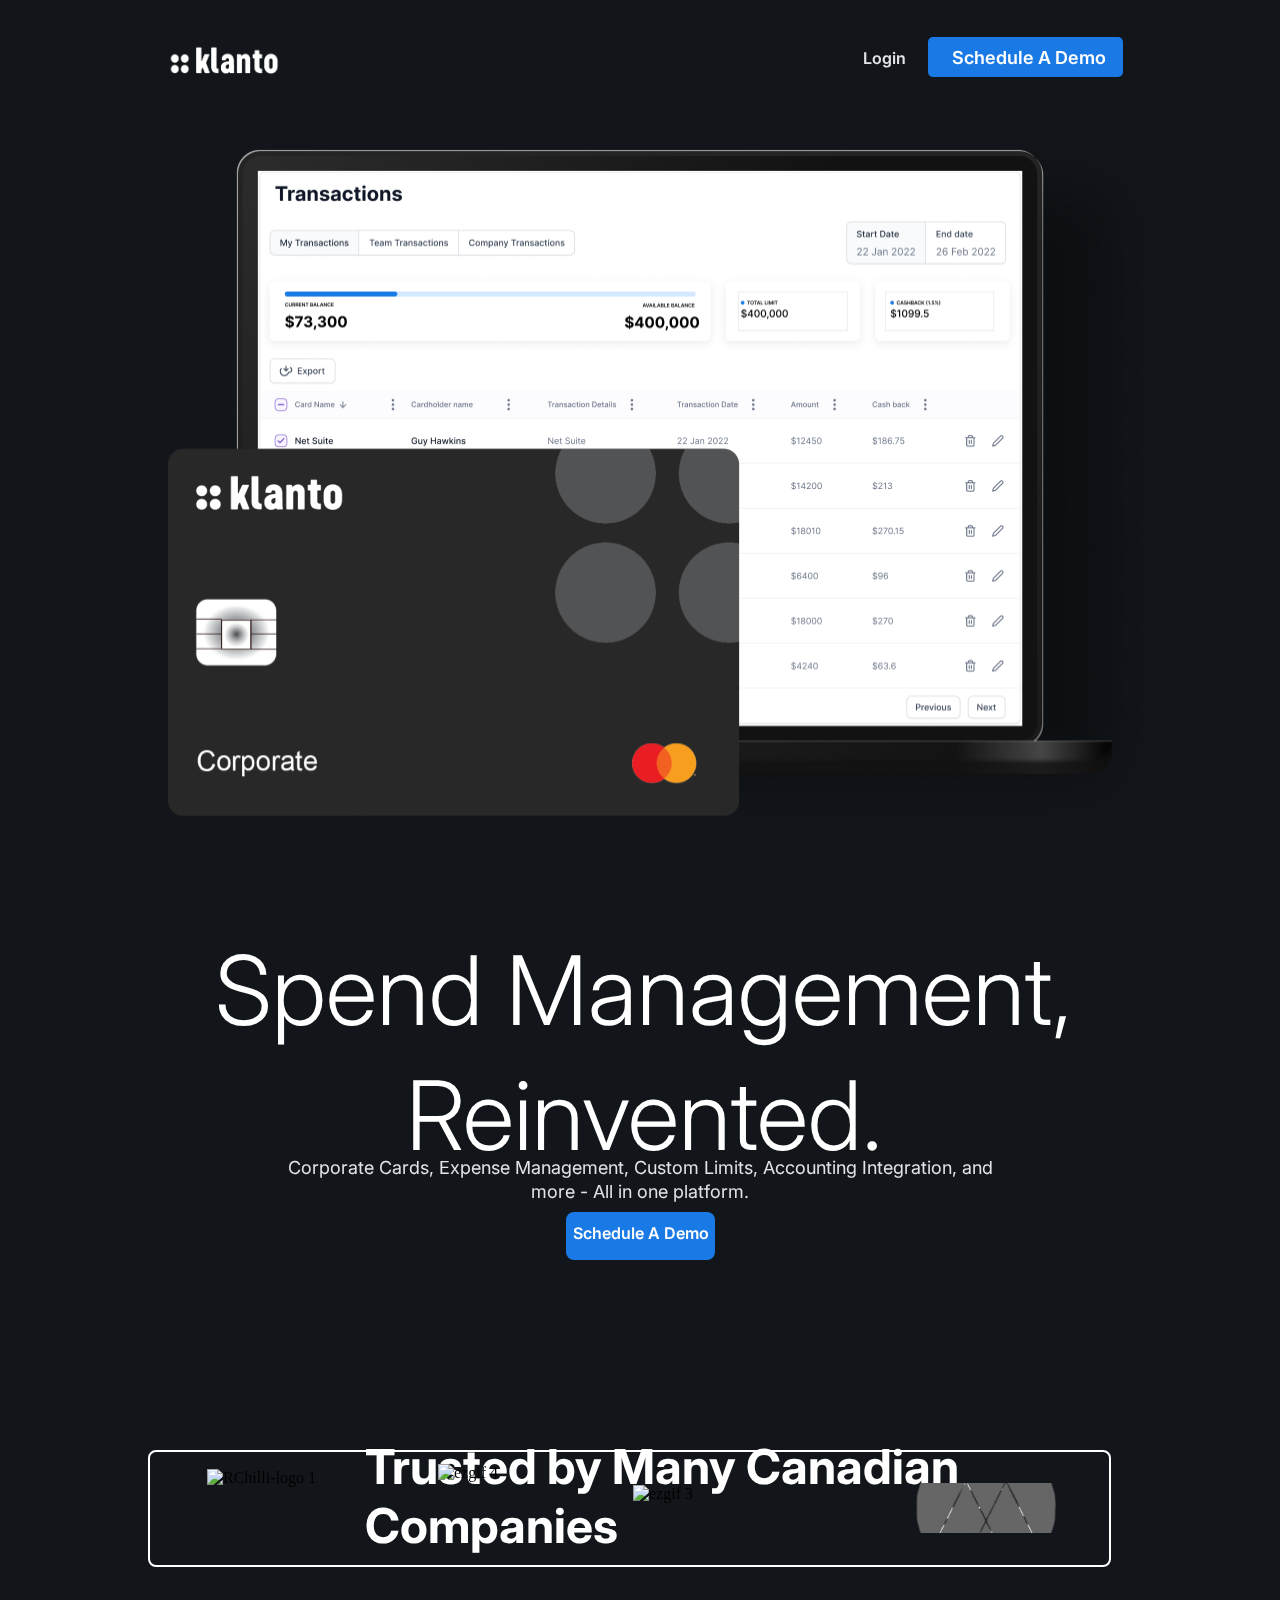
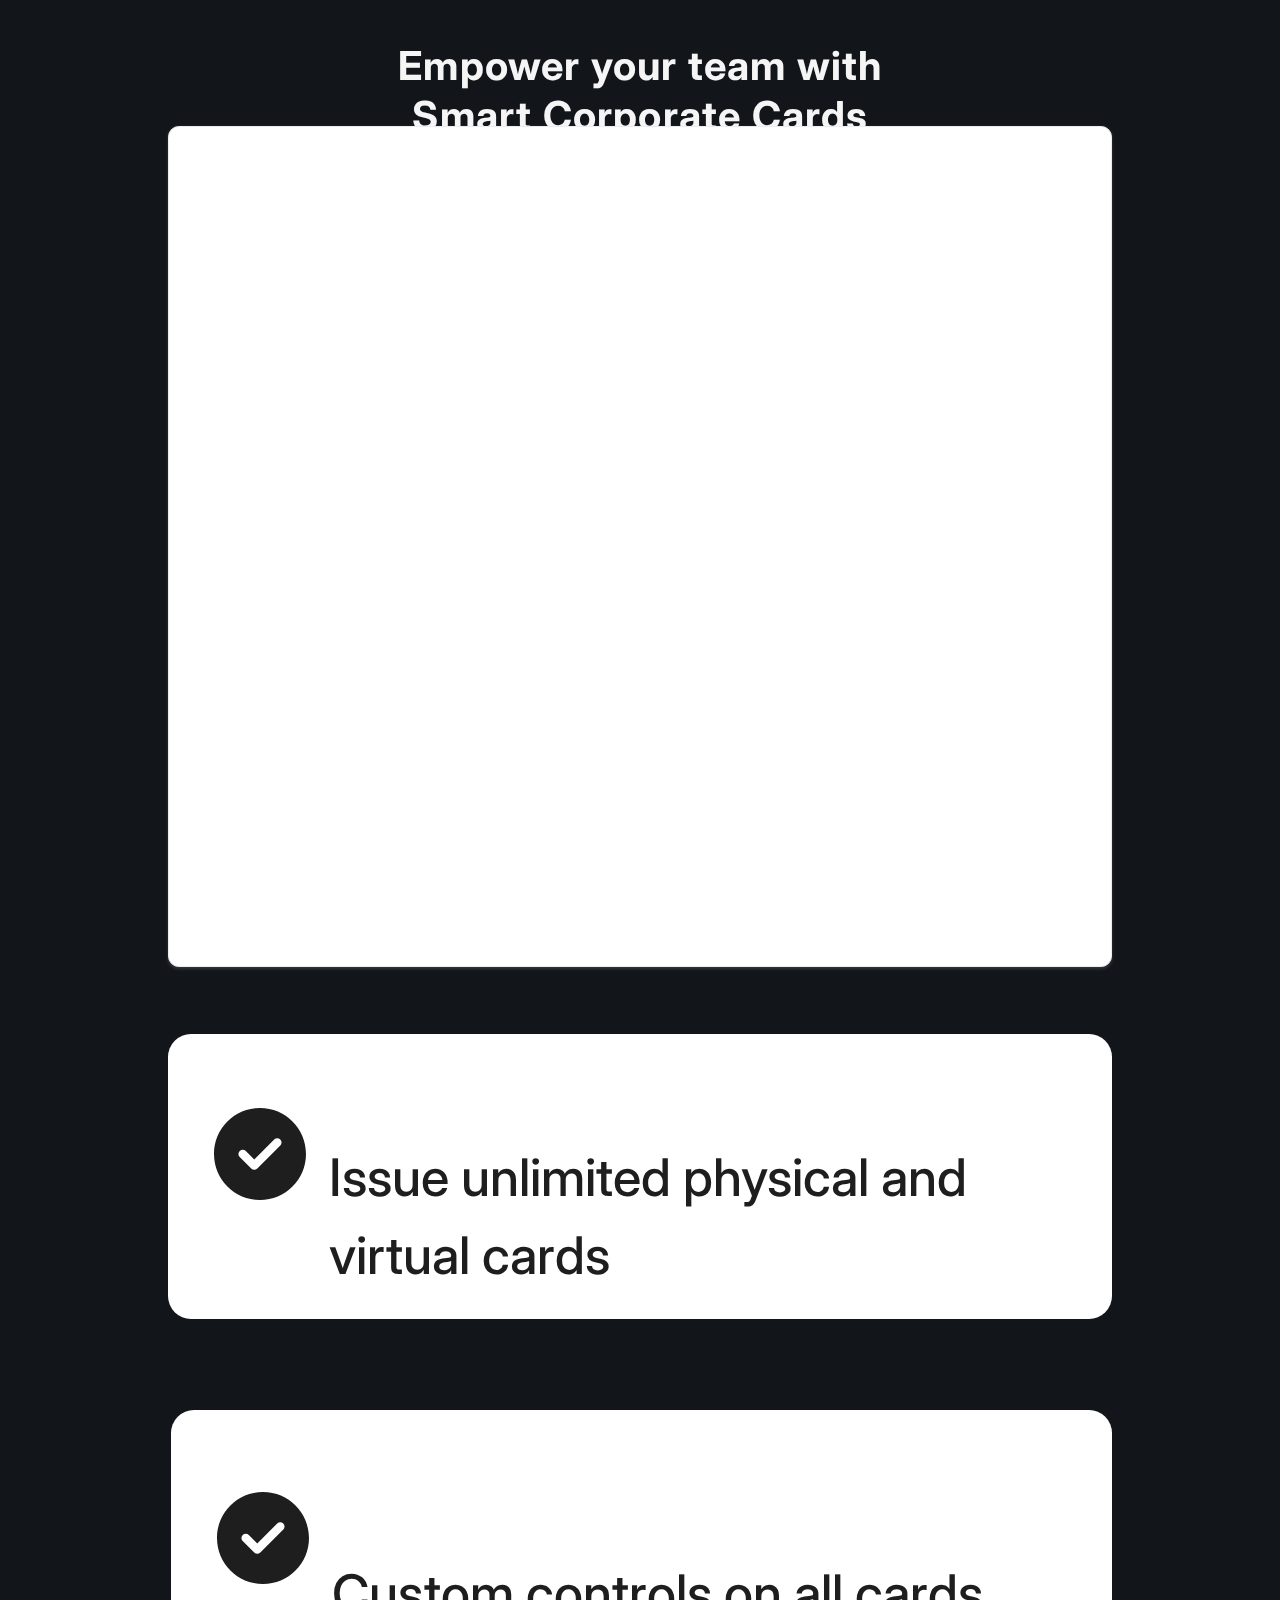
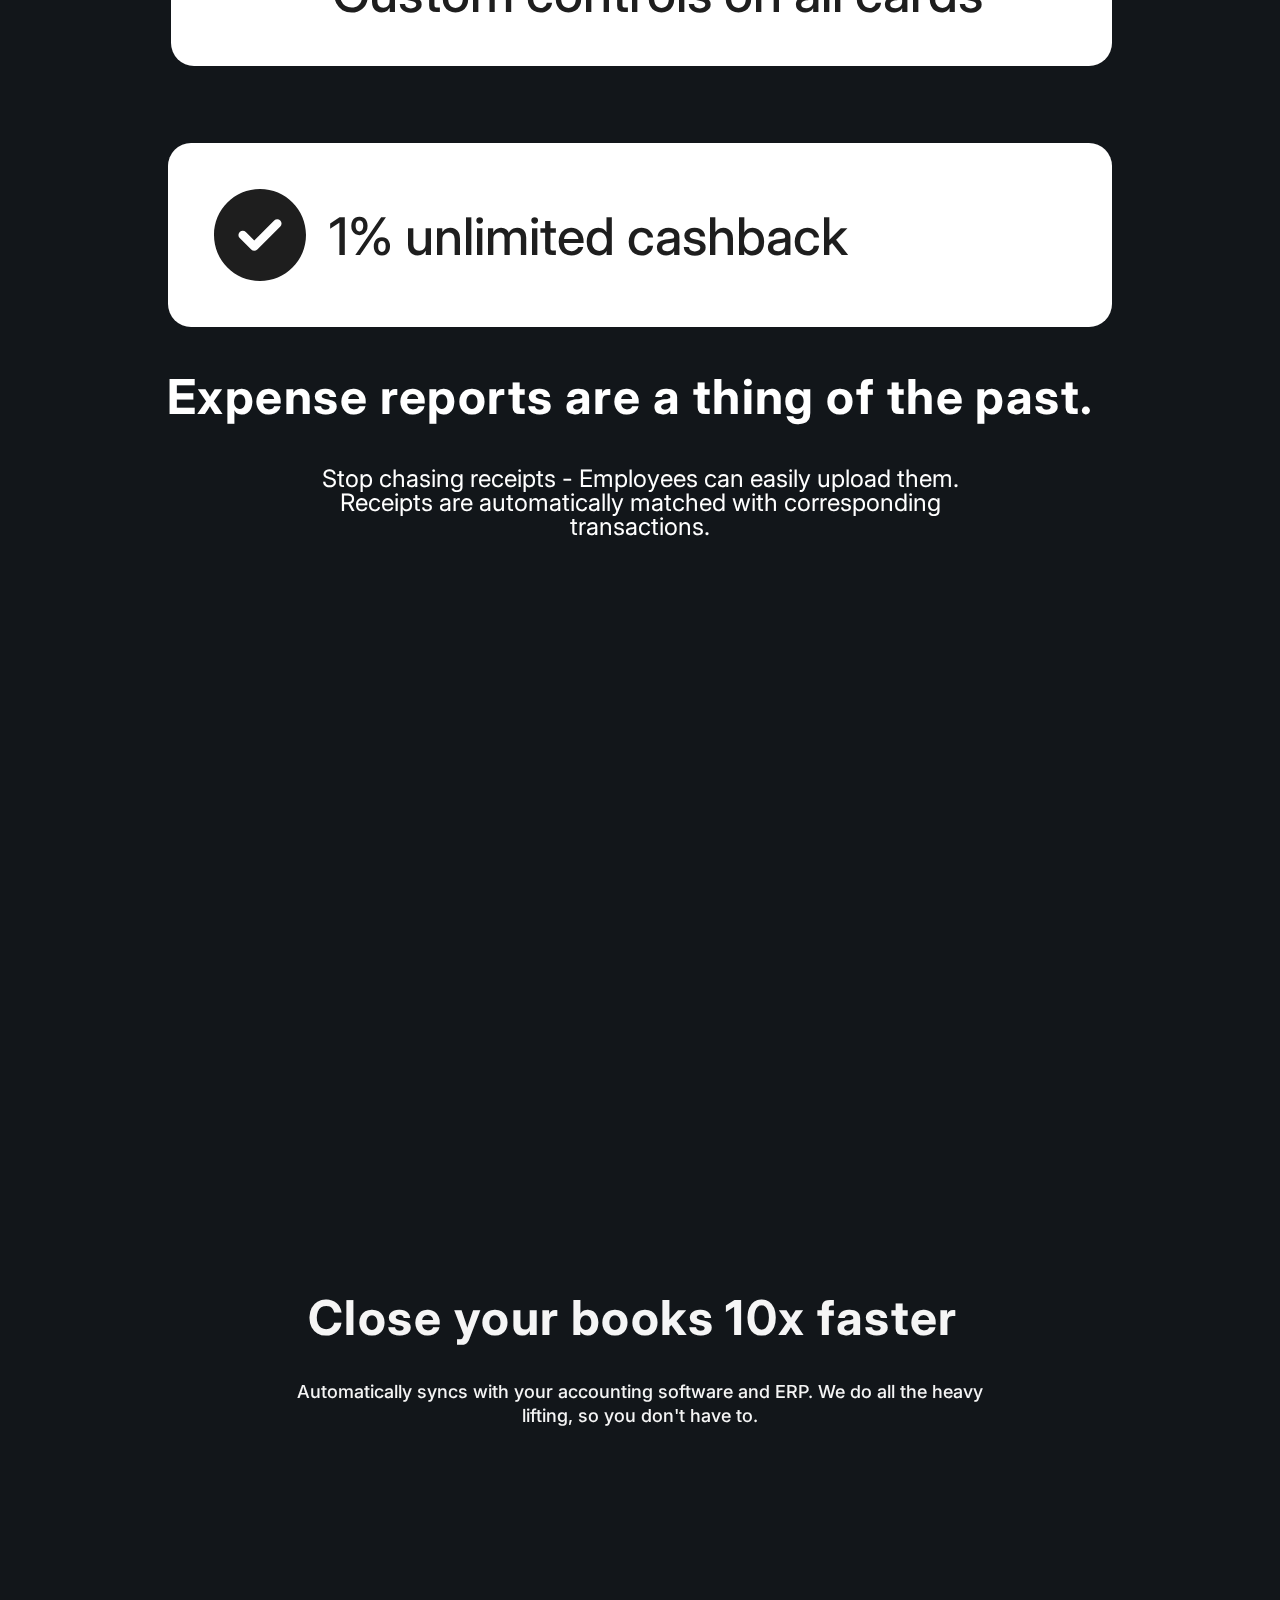
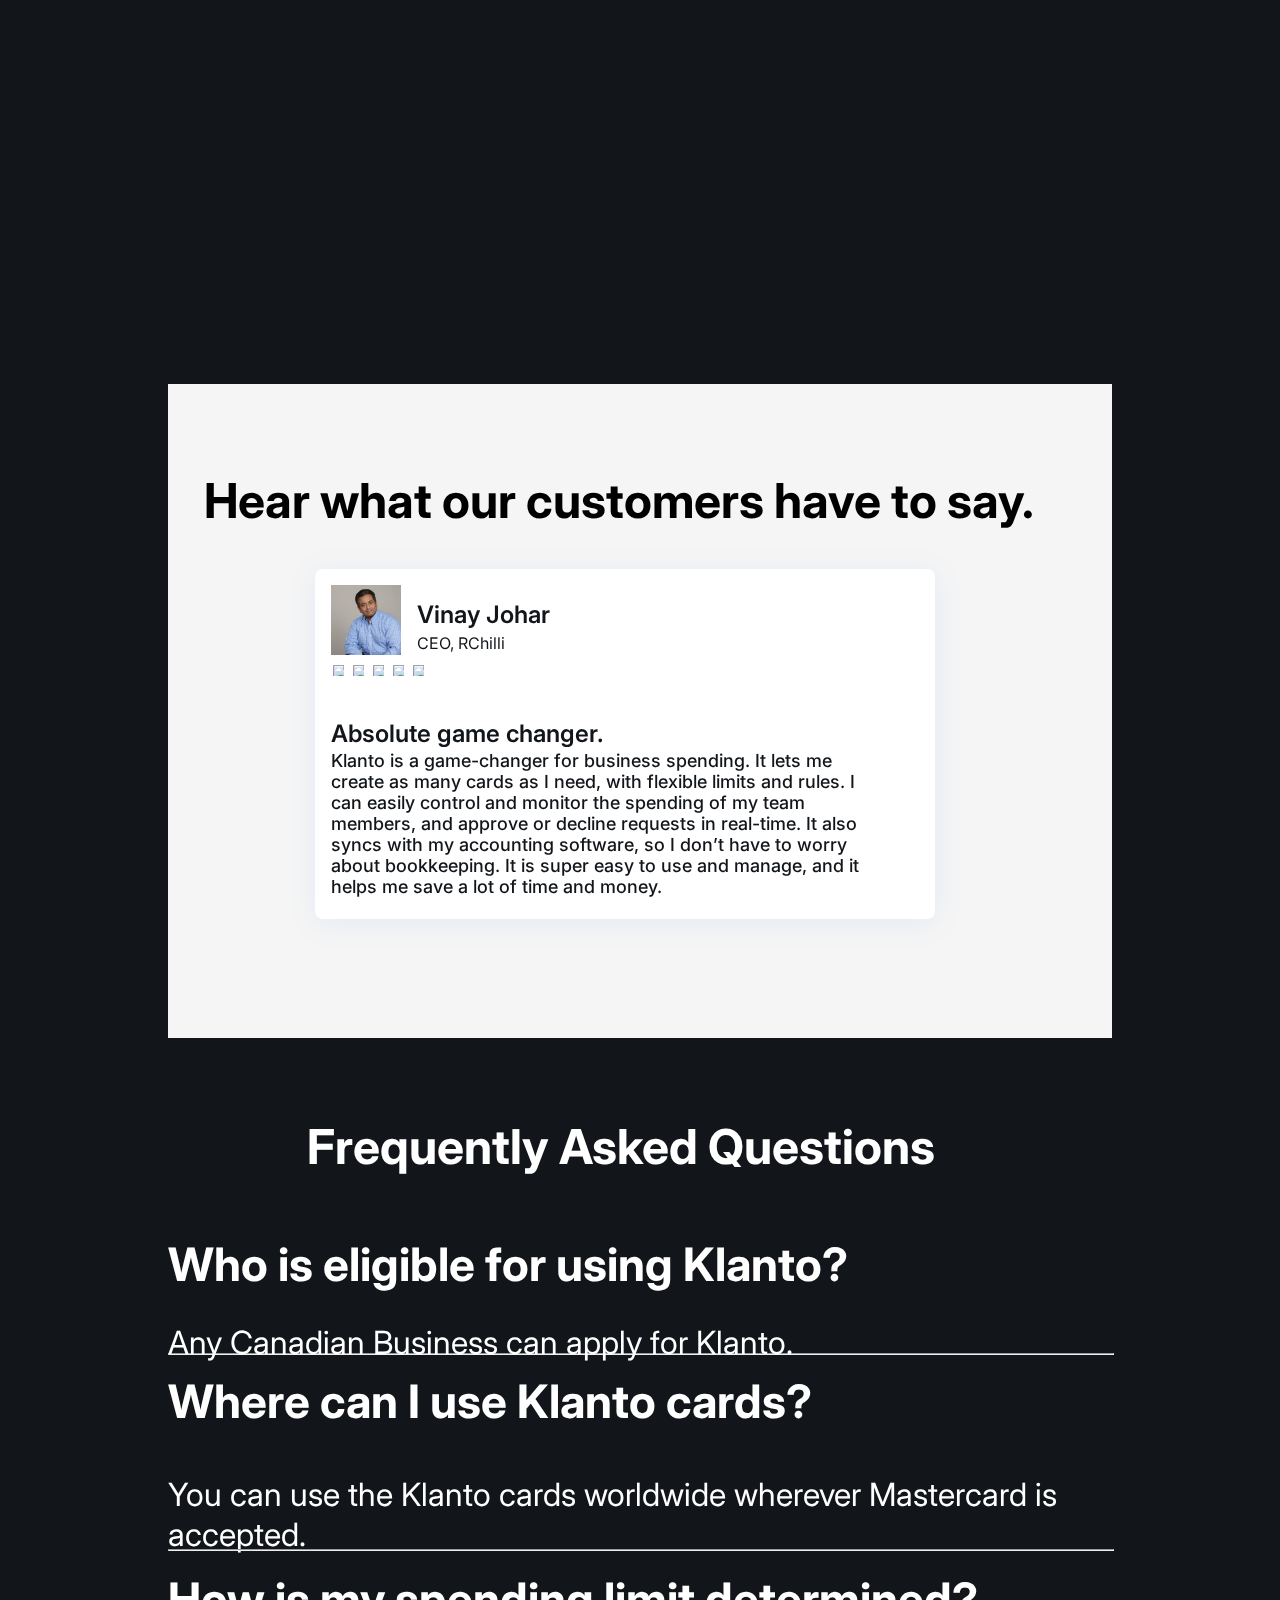
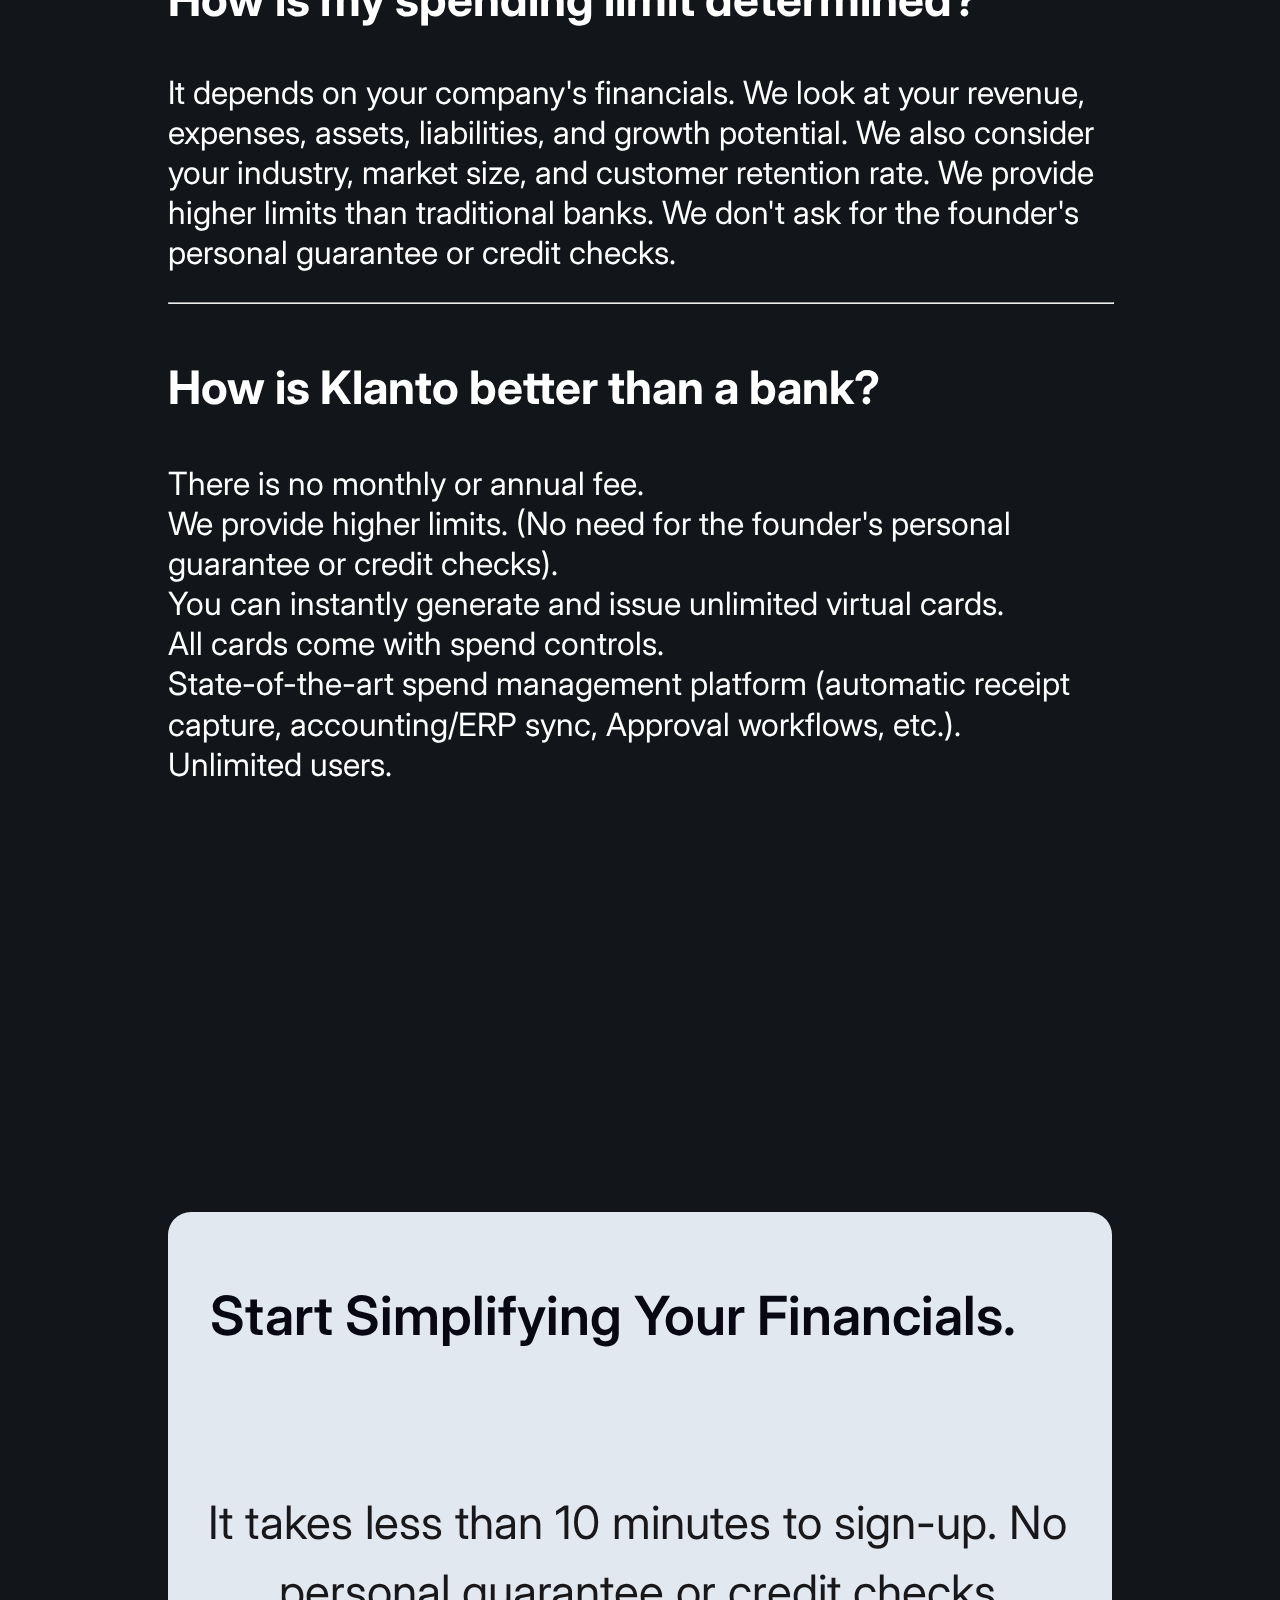
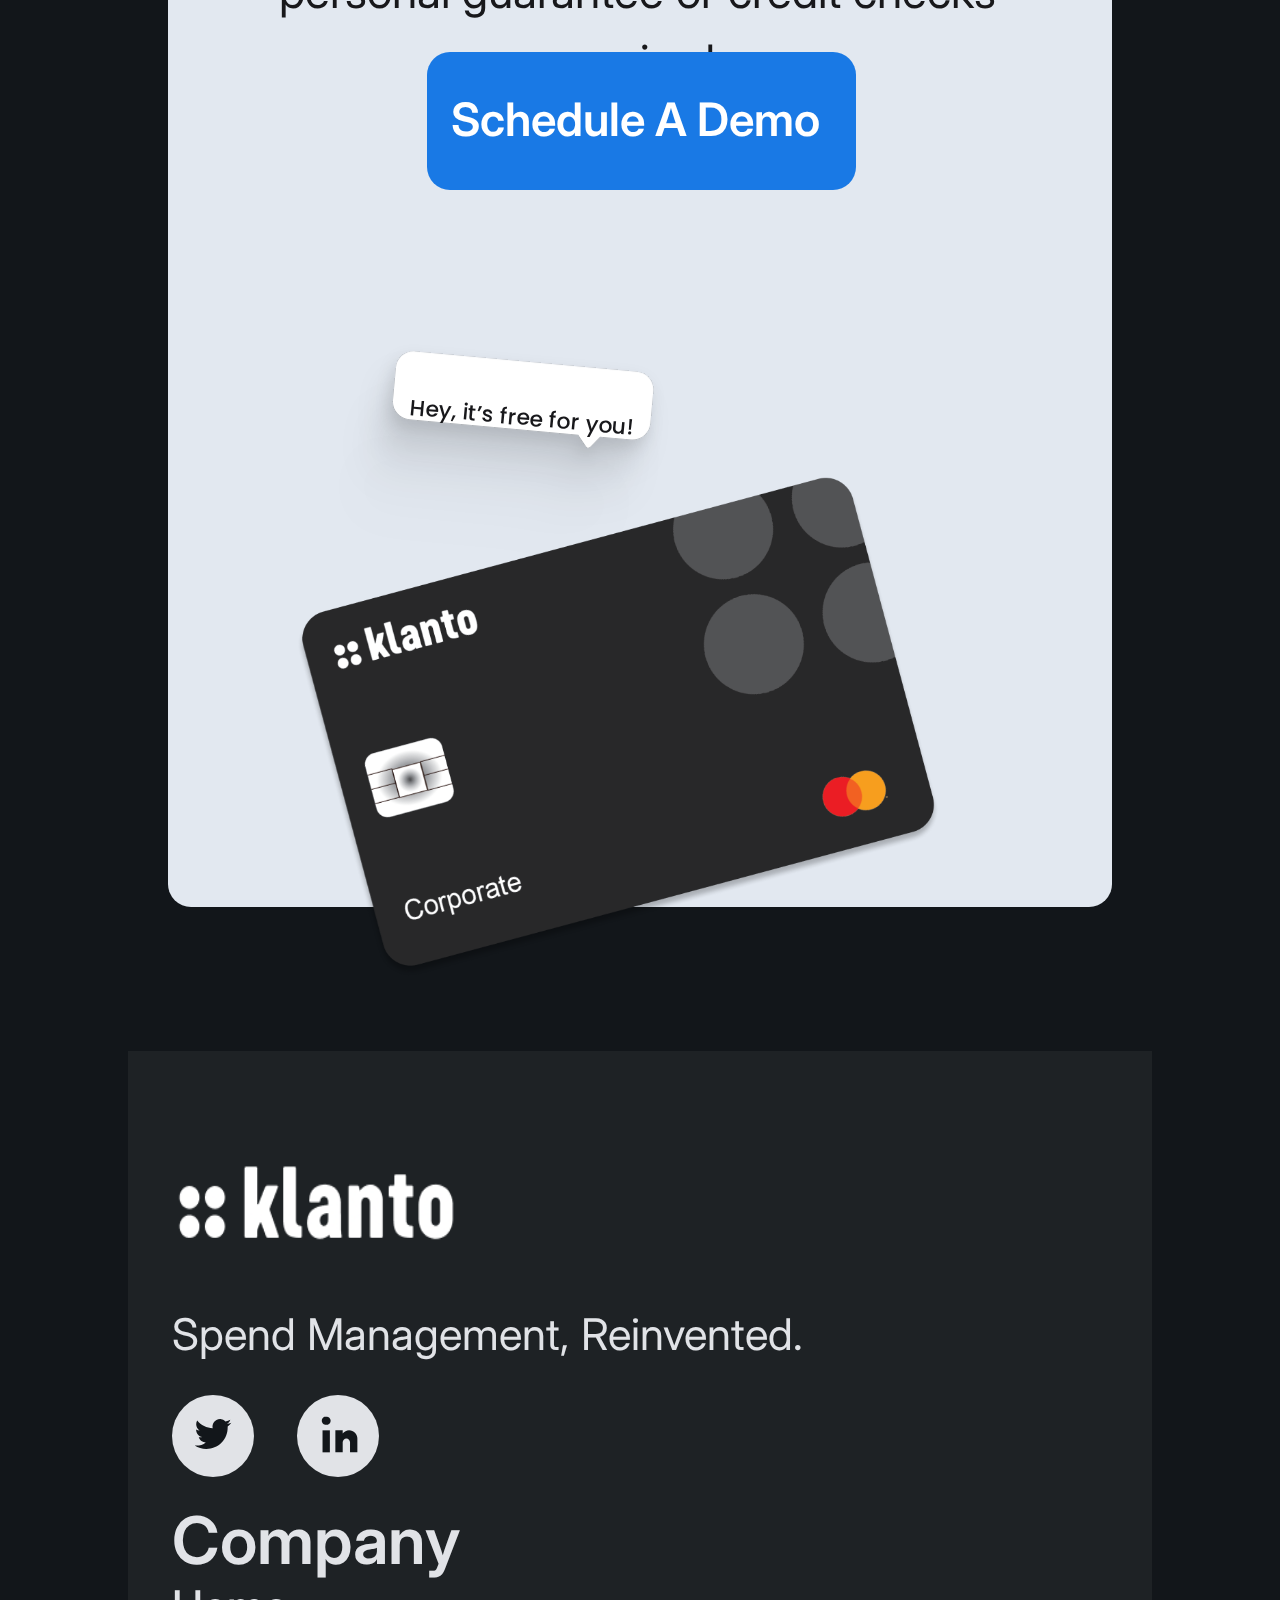
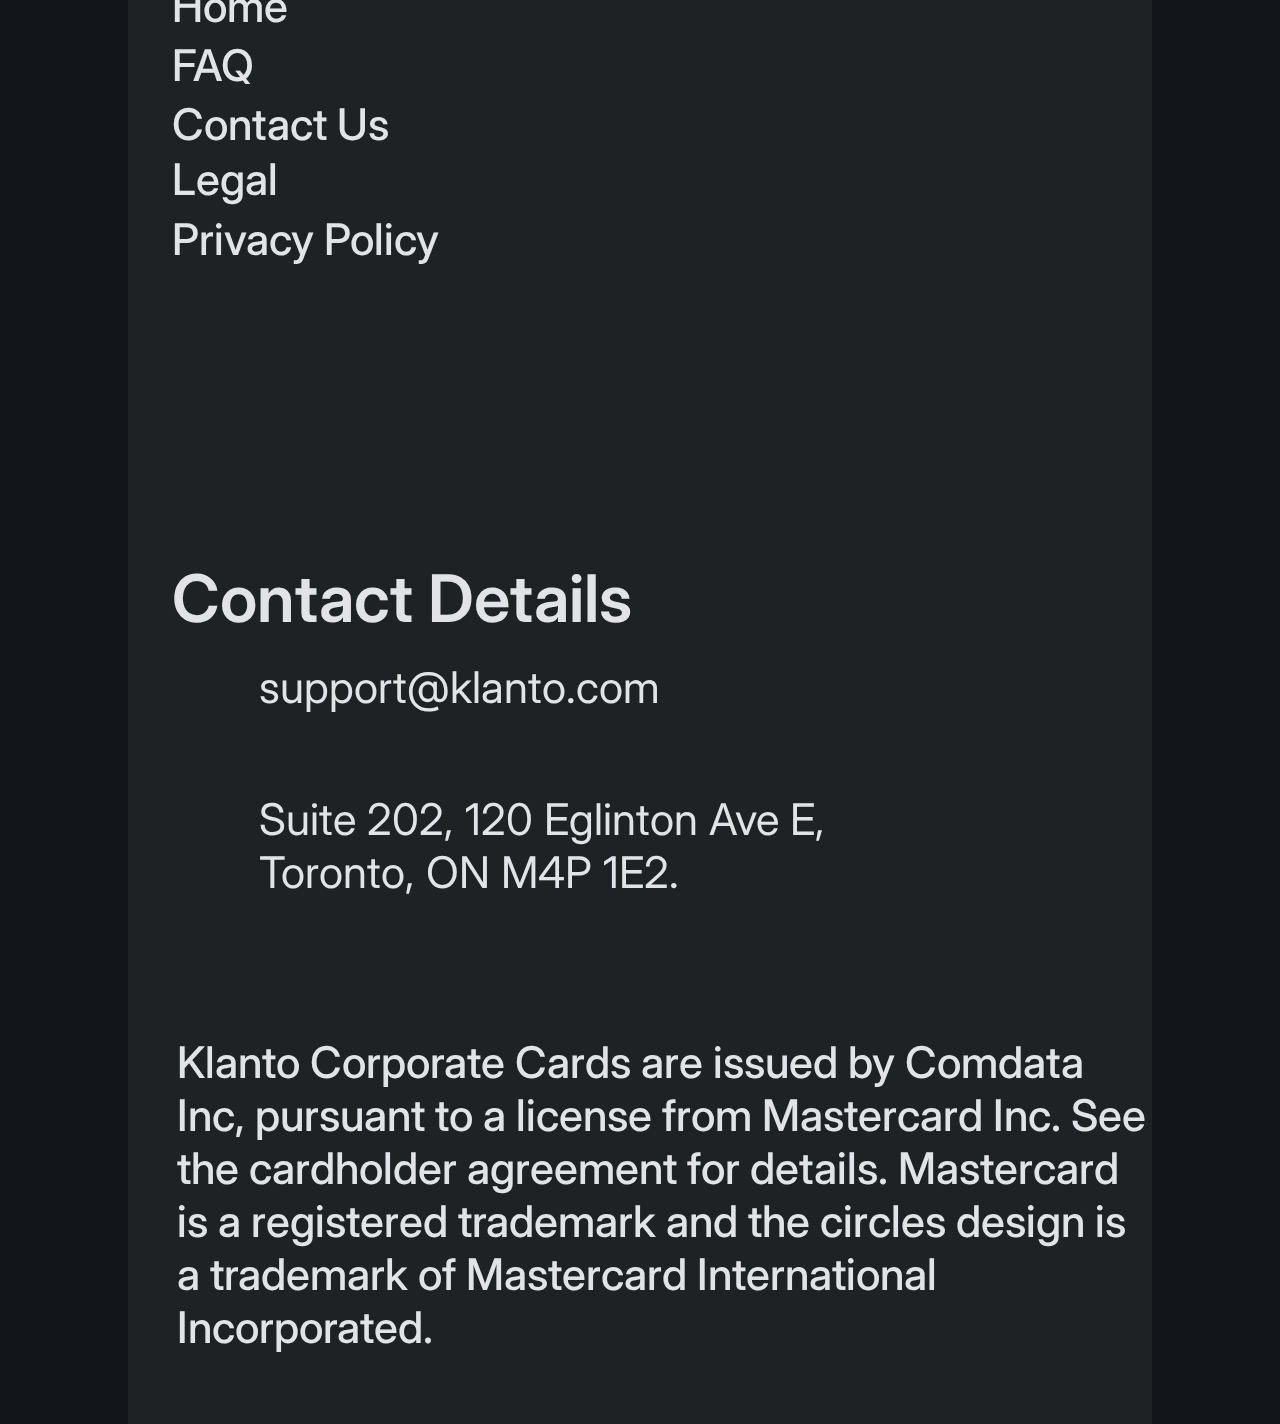
==== commit 1f2903fa: "check" ====
--- a/index.html
+++ b/index.html
@@ -256,7 +256,7 @@
           International Incorporated.
         </div>
         <a href="#faq">
-          <div class="faqs-KuMAYK inter-medium-mercury-16px" data-id="2357:10146">FAQs</div>
+          <div class="faqs-KuMAYK inter-medium-mercury-16px" data-id="2357:10146">FAQ</div>
         </a>
         <a href="mailto:support@klanto.com">
           <div class="contact-us-KuMAYK inter-medium-mercury-16px" data-id="2357:10148">Contact Us</div>
@@ -1304,7 +1304,7 @@
         <div class="home-ohxhu3 inter-medium-mercury-43-7px" data-id="2362:20593">Home</div>
       </a>
       <a href="#faq">
-        <div class="features-ohxhu3 inter-medium-mercury-43-7px" data-id="2362:20594">FAQs</div>
+        <div class="features-ohxhu3 inter-medium-mercury-43-7px" data-id="2362:20594">FAQ</div>
       </a>
       <a href="mailto:support@klanto.com">
         <div class="blog-ohxhu3 inter-medium-mercury-43-7px" data-id="2362:20598">Contact Us</div>
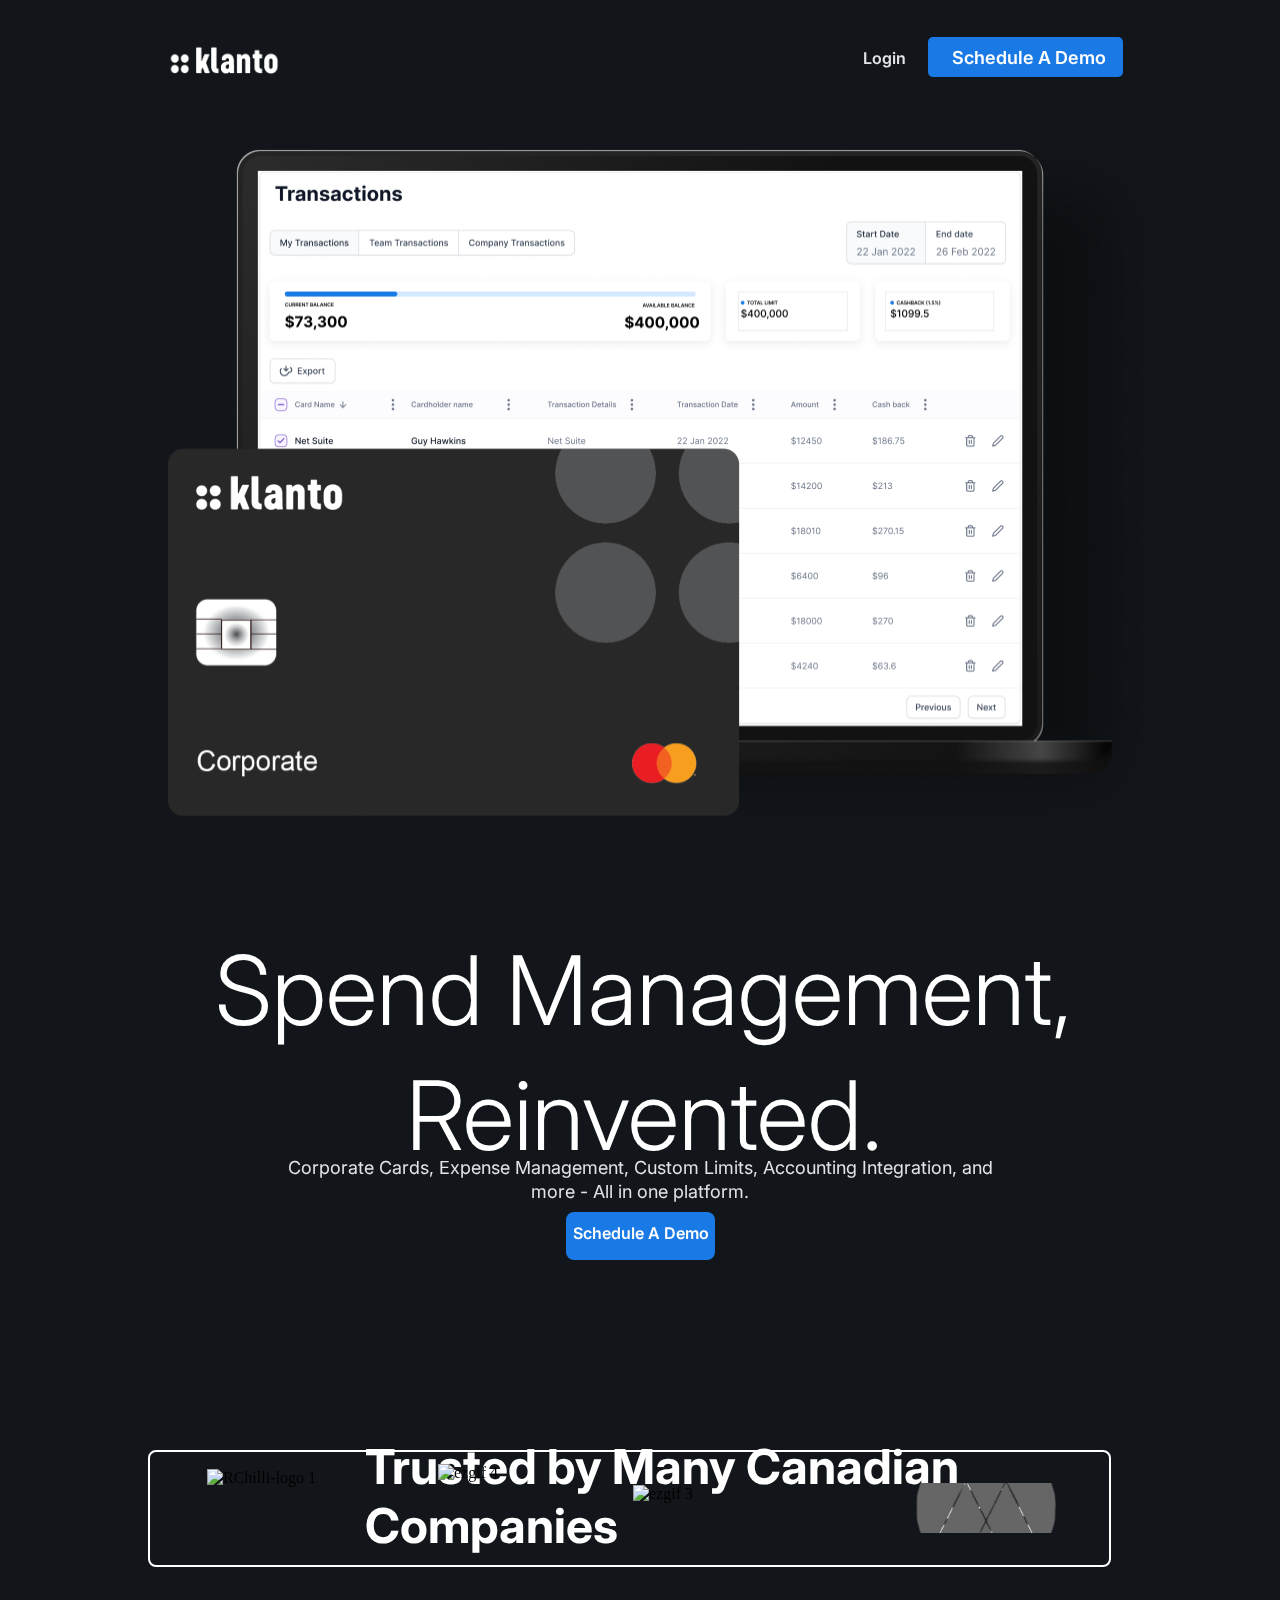
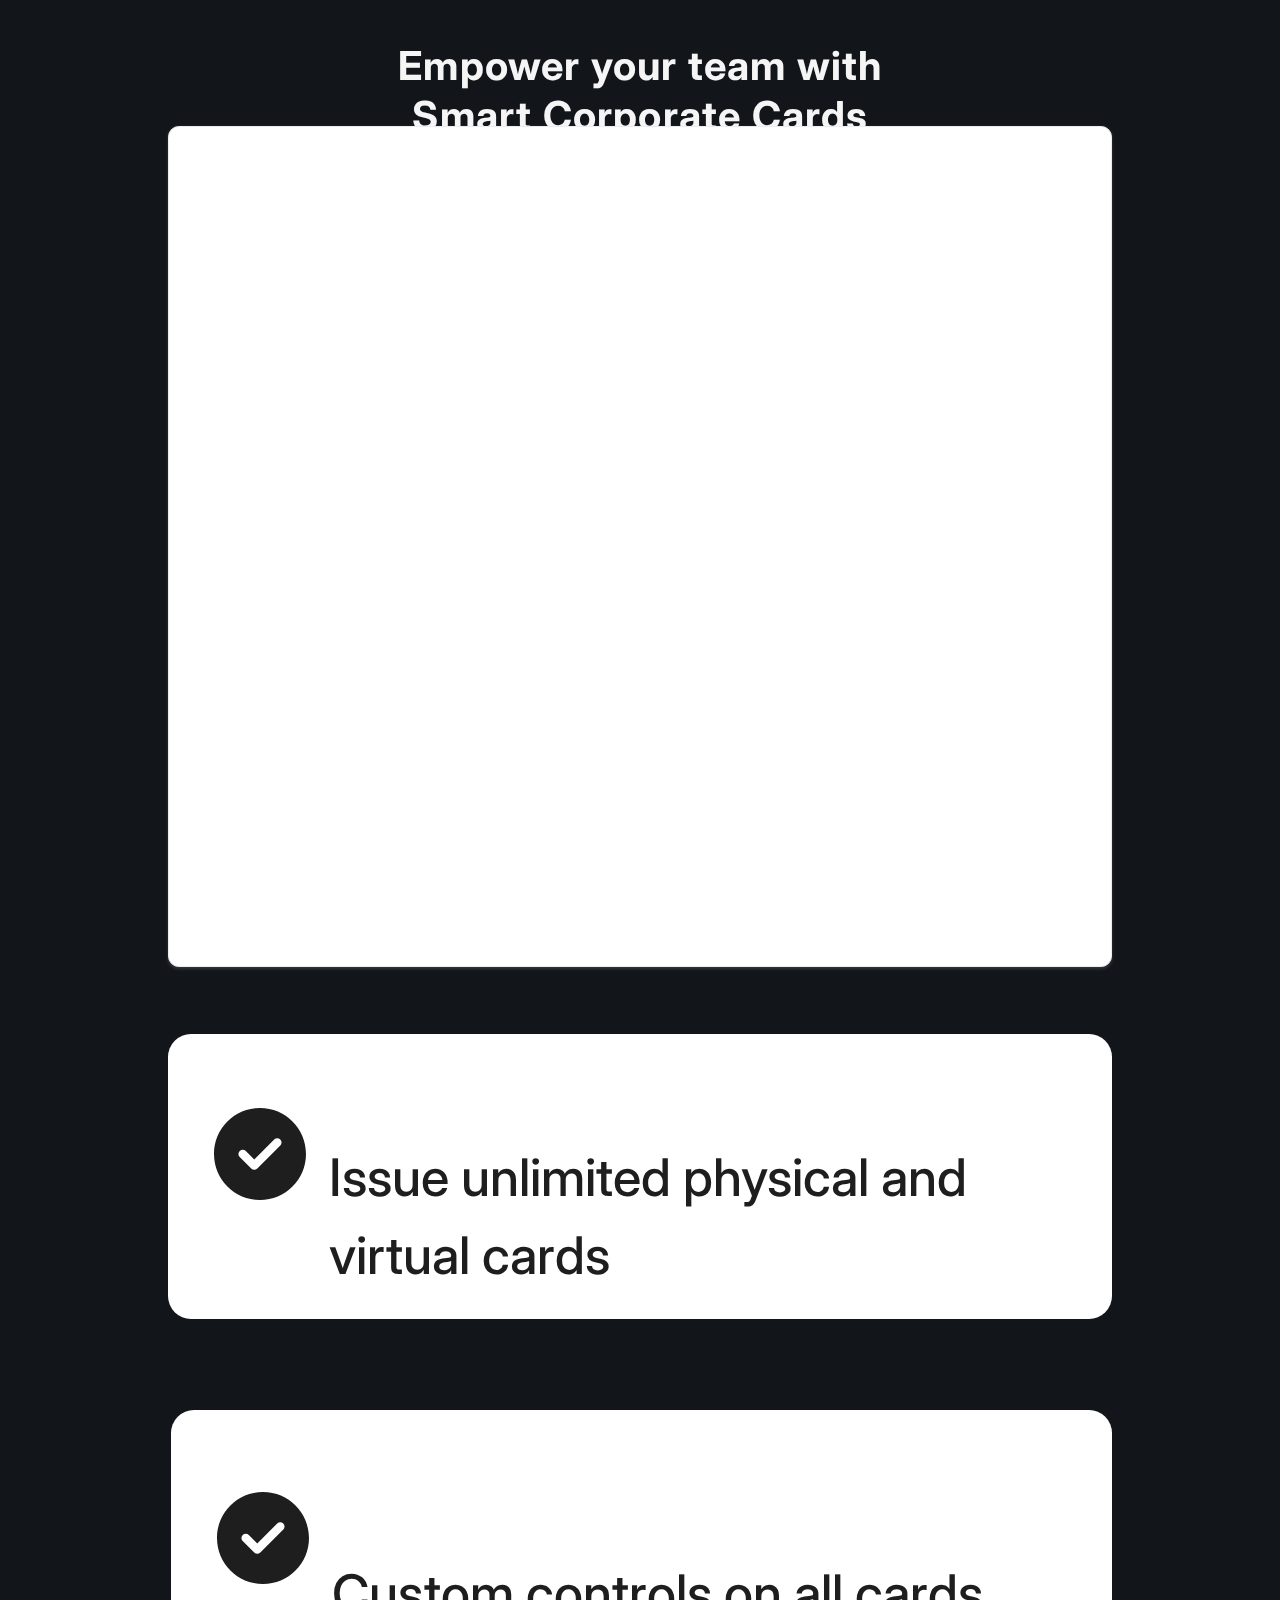
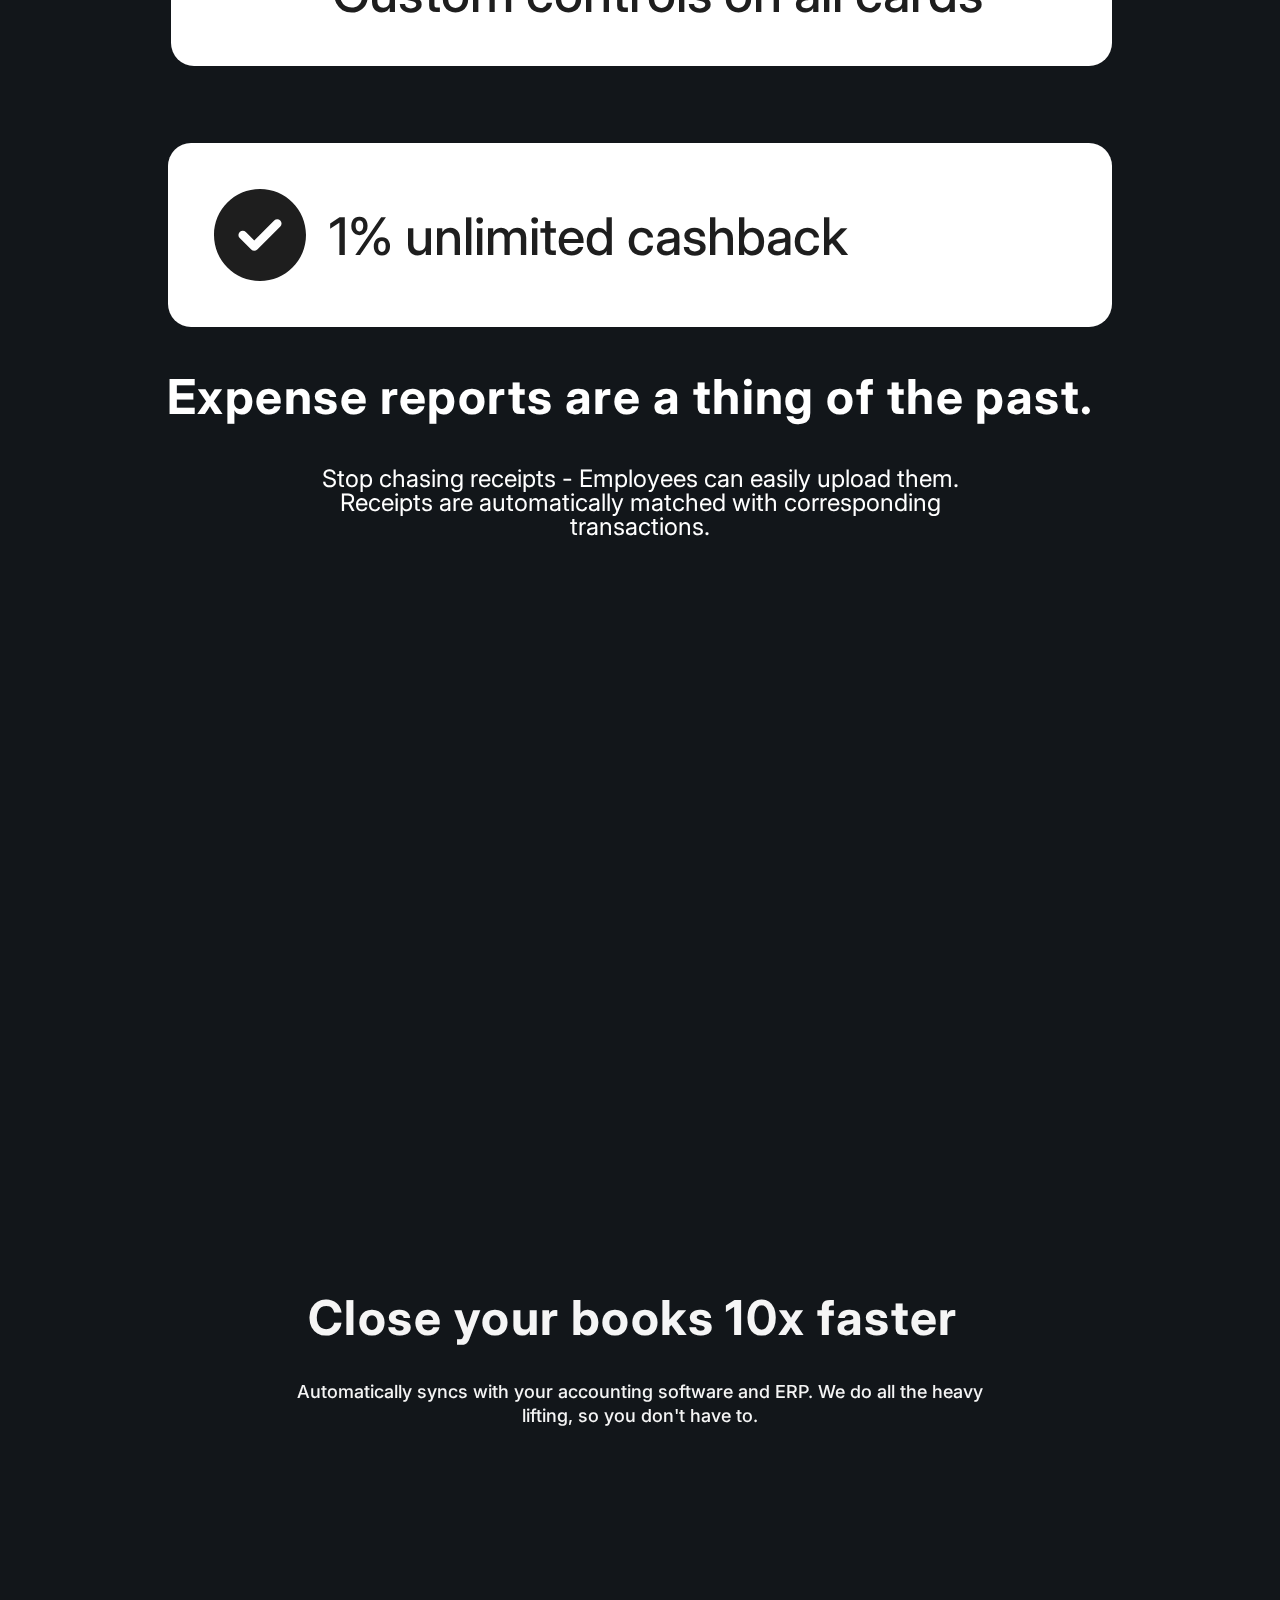
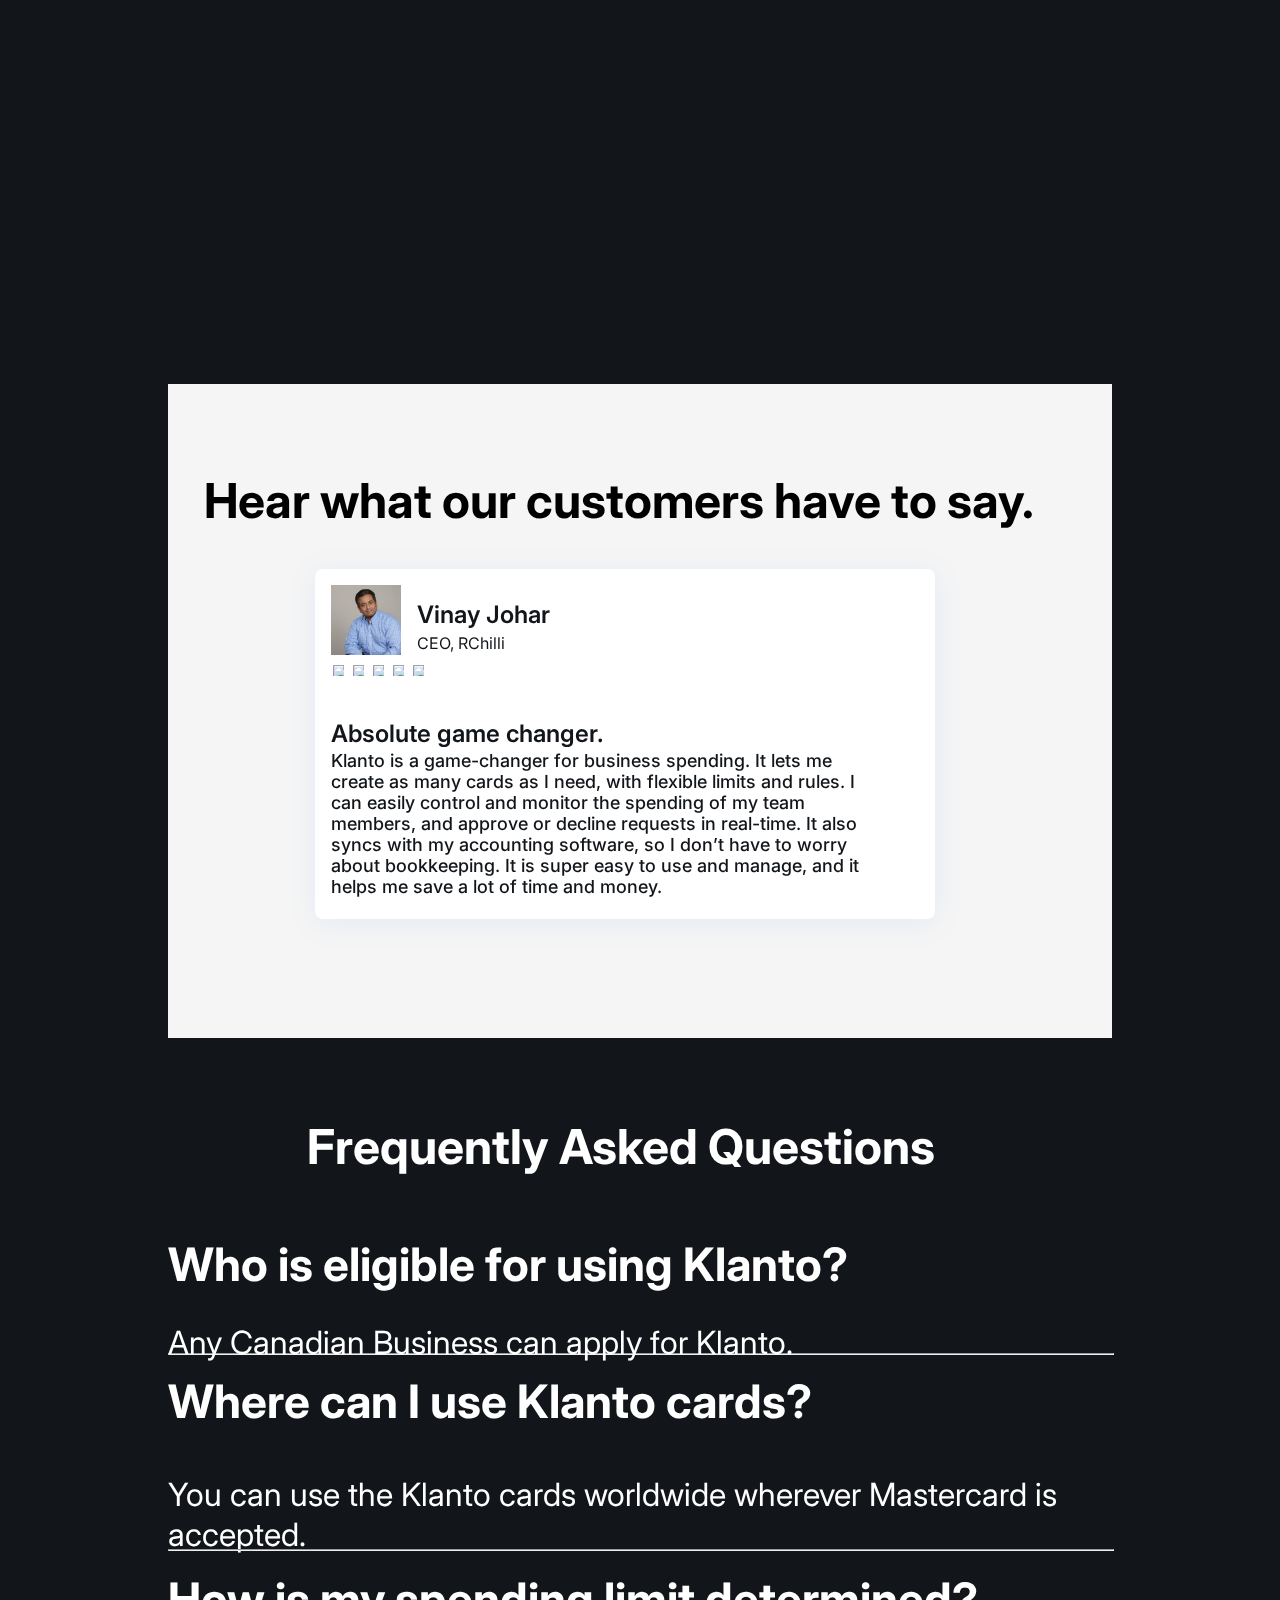
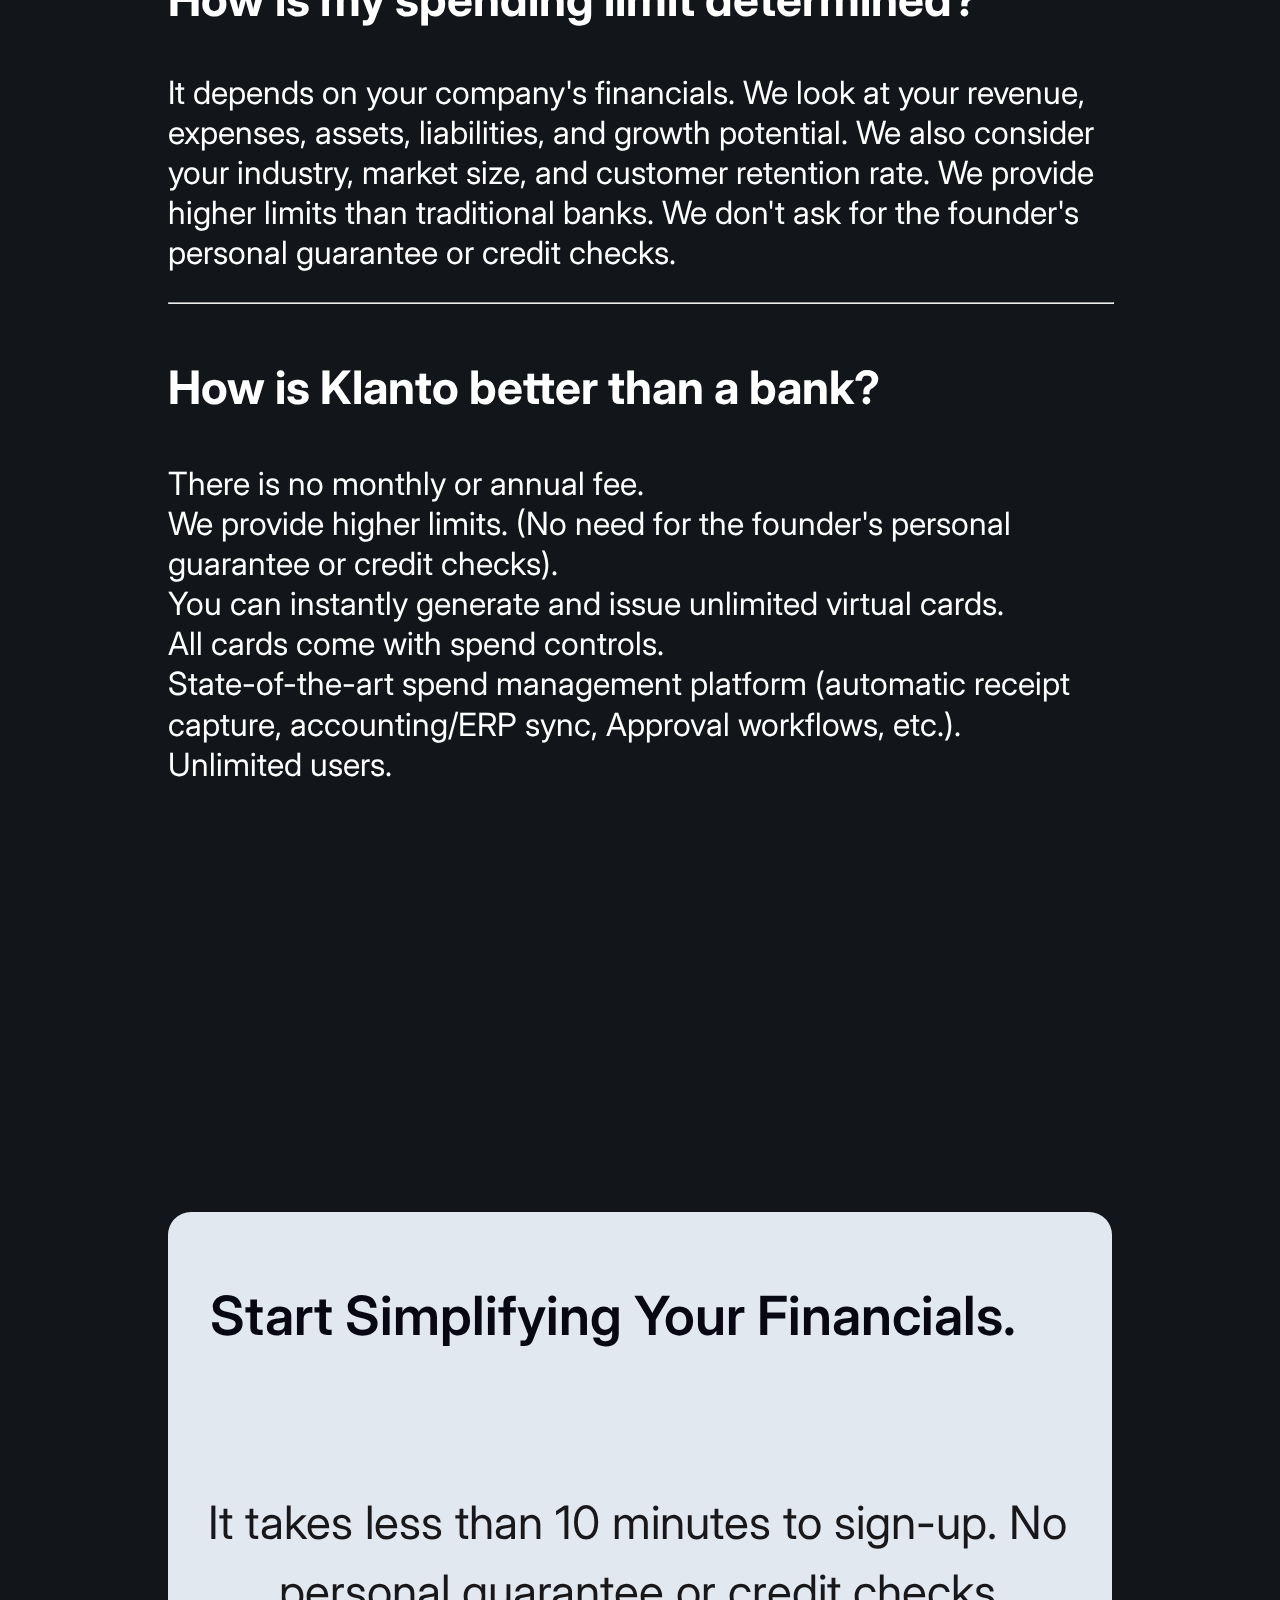
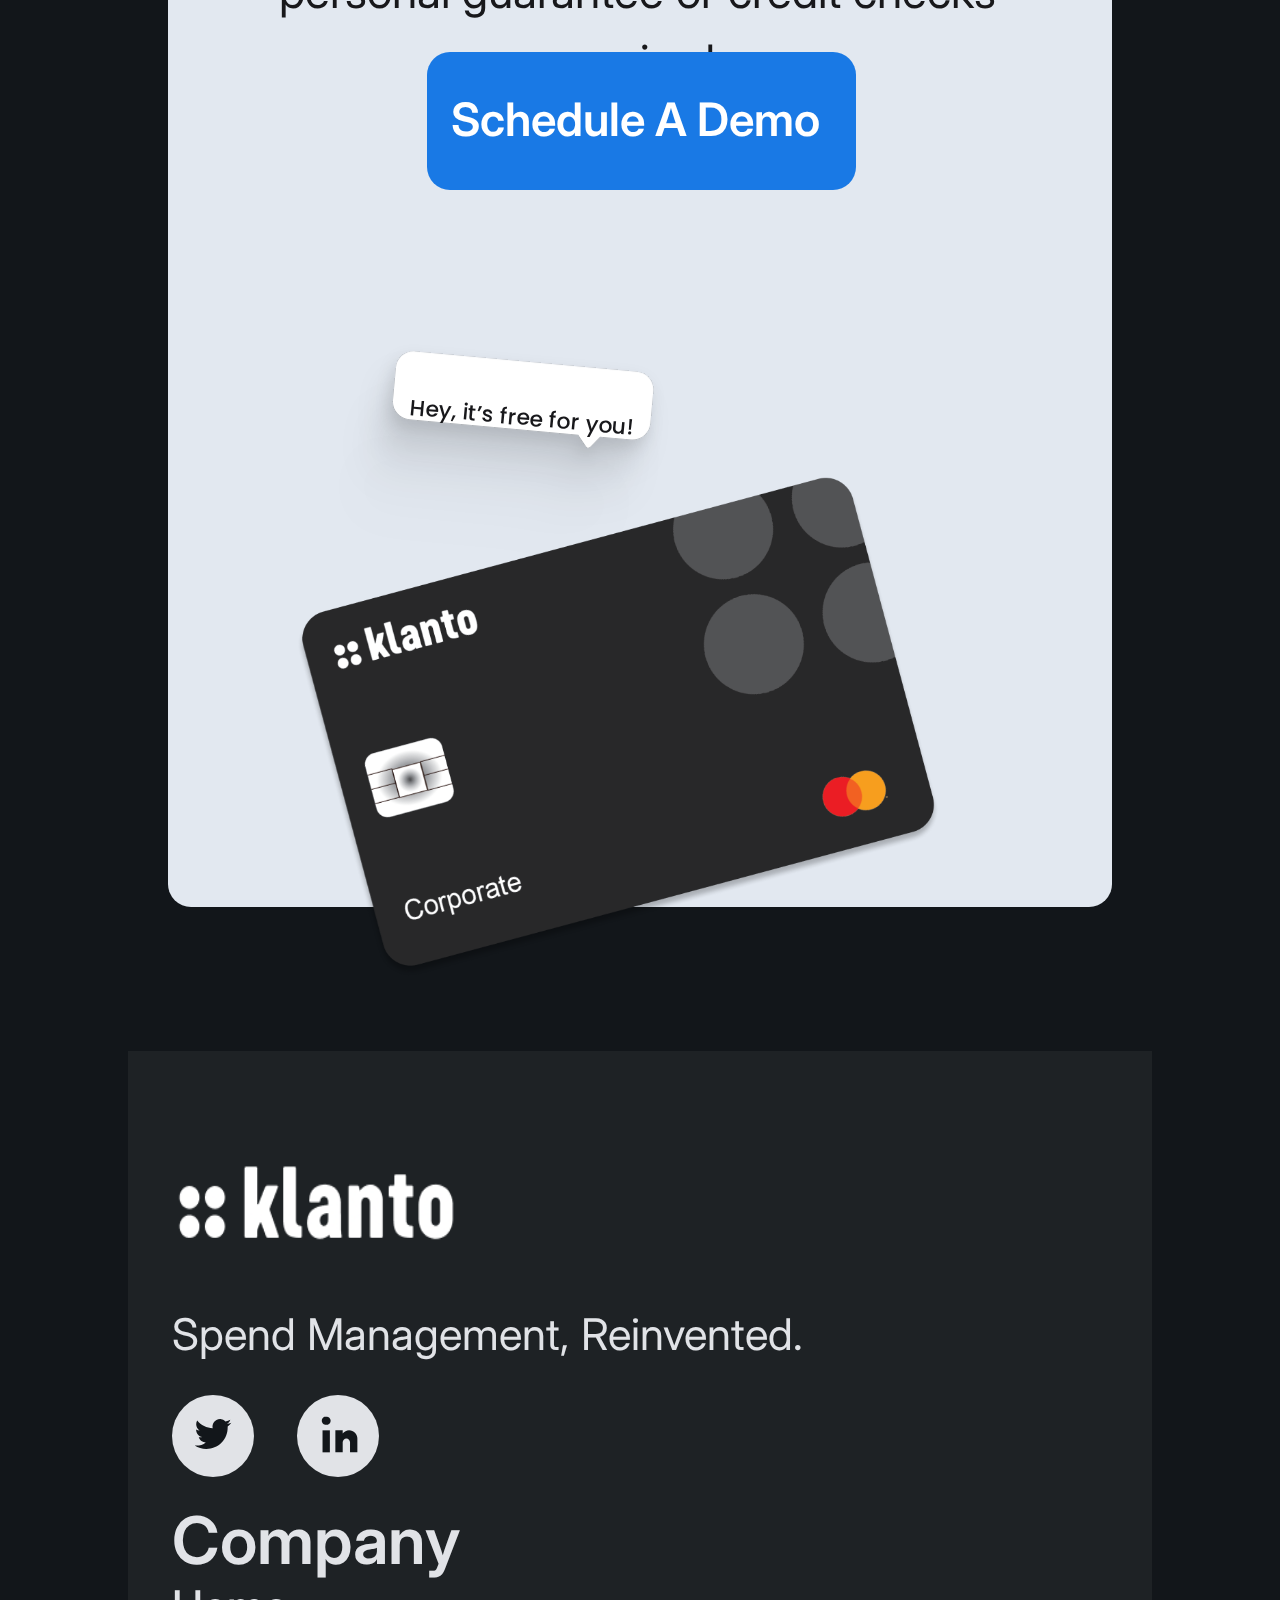
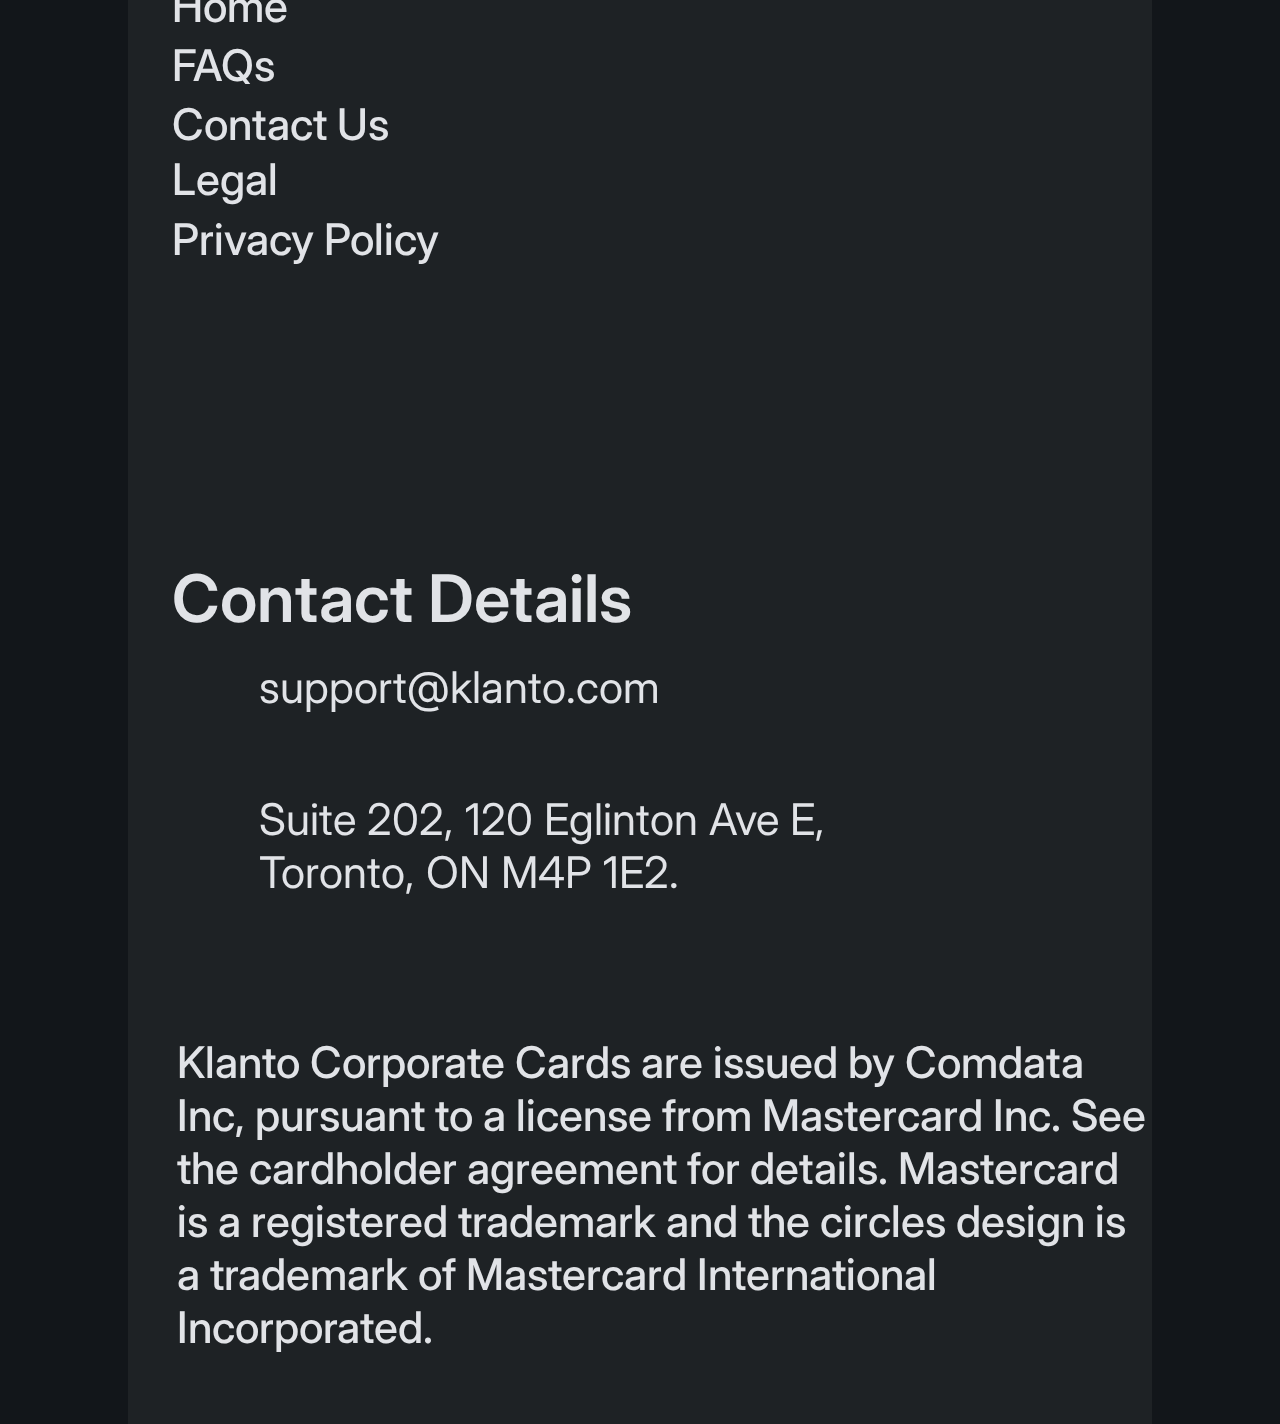
==== commit 569a2fb2: "faqs" ====
--- a/index.html
+++ b/index.html
@@ -256,7 +256,7 @@
           International Incorporated.
         </div>
         <a href="#faq">
-          <div class="faqs-KuMAYK inter-medium-mercury-16px" data-id="2357:10146">FAQ</div>
+          <div class="faqs-KuMAYK inter-medium-mercury-16px" data-id="2357:10146">FAQs</div>
         </a>
         <a href="mailto:support@klanto.com">
           <div class="contact-us-KuMAYK inter-medium-mercury-16px" data-id="2357:10148">Contact Us</div>
@@ -863,7 +863,7 @@
         <div class="features-6xtG6n inter-medium-mercury-16px" data-id="2362:20439">Contact Us</div>
       </a>
       <a href="#faq">
-        <div class="home-6xtG6n-faq inter-medium-mercury-16px" data-id="2362:20438">FAQ</div>
+        <div class="home-6xtG6n-faq inter-medium-mercury-16px" data-id="2362:20438">FAQs</div>
       </a>
 
       <a href="/legal.html">
@@ -1304,7 +1304,7 @@
         <div class="home-ohxhu3 inter-medium-mercury-43-7px" data-id="2362:20593">Home</div>
       </a>
       <a href="#faq">
-        <div class="features-ohxhu3 inter-medium-mercury-43-7px" data-id="2362:20594">FAQ</div>
+        <div class="features-ohxhu3 inter-medium-mercury-43-7px" data-id="2362:20594">FAQs</div>
       </a>
       <a href="mailto:support@klanto.com">
         <div class="blog-ohxhu3 inter-medium-mercury-43-7px" data-id="2362:20598">Contact Us</div>
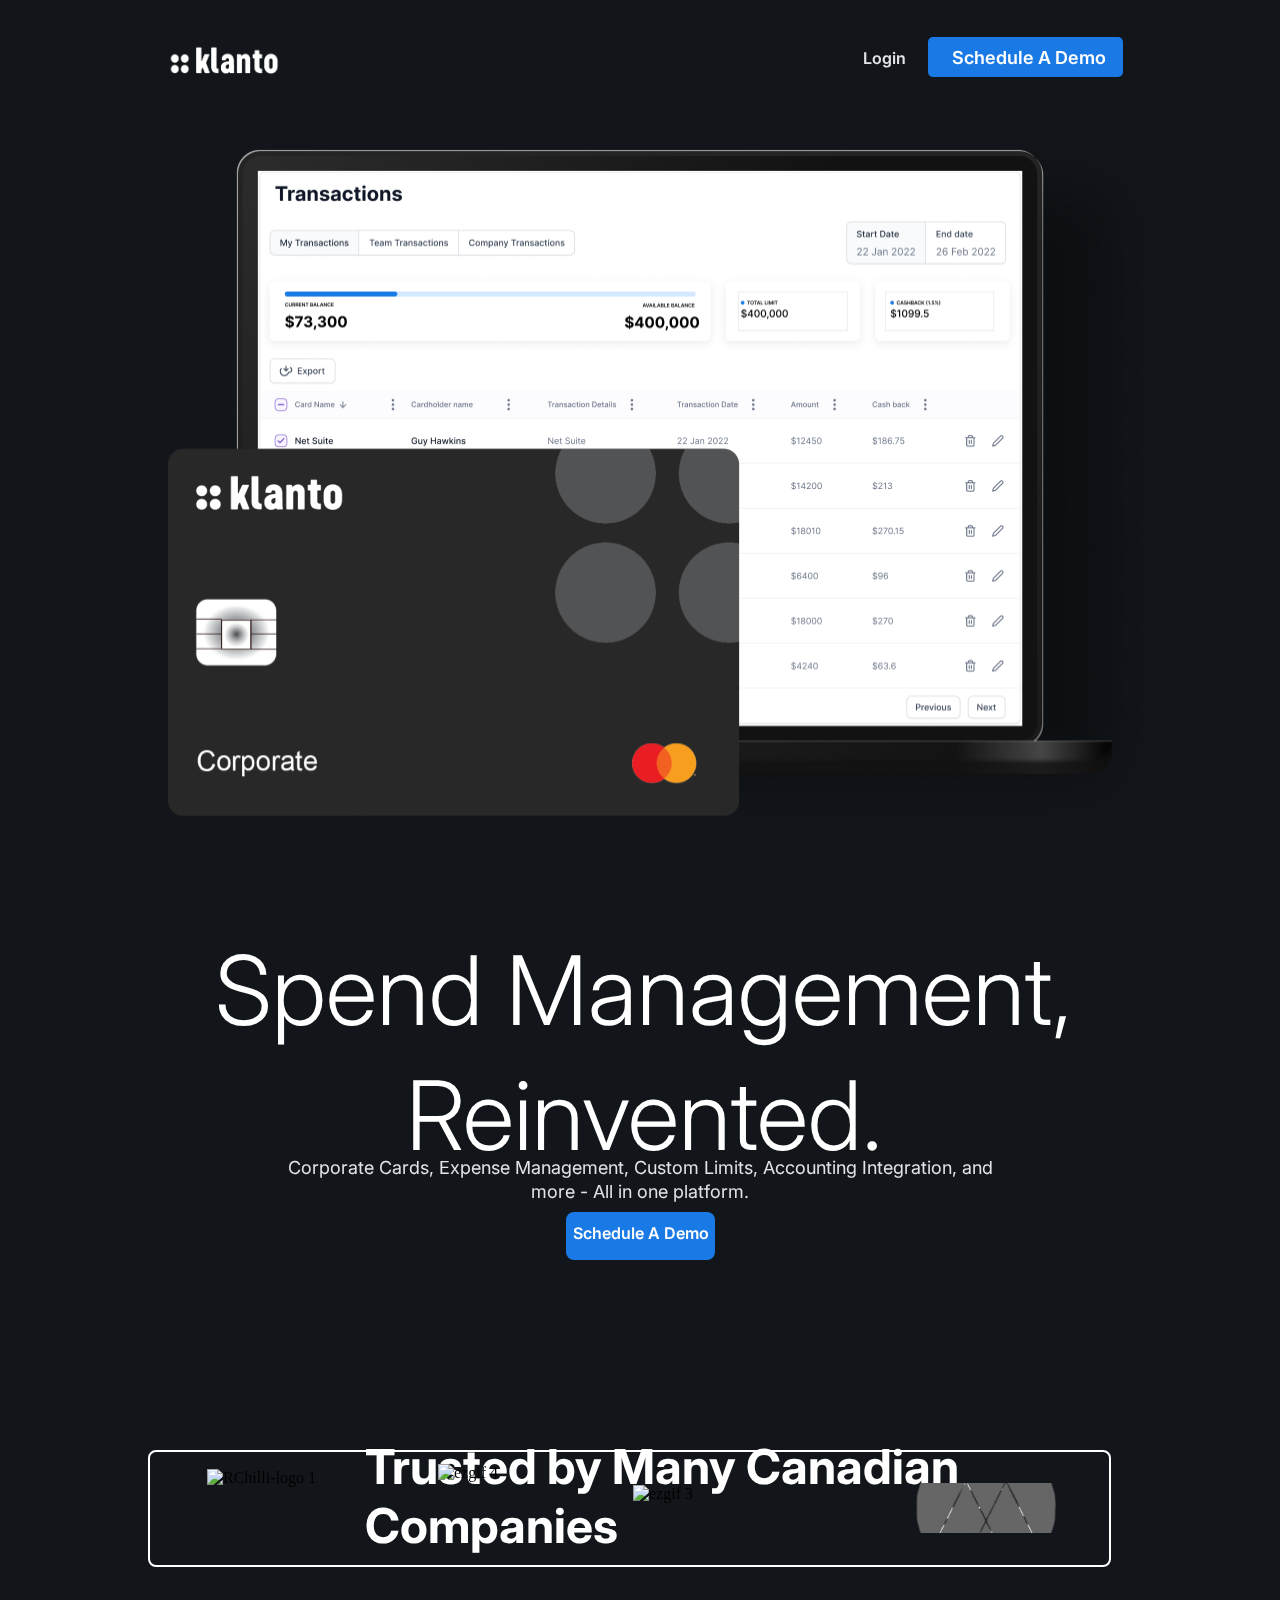
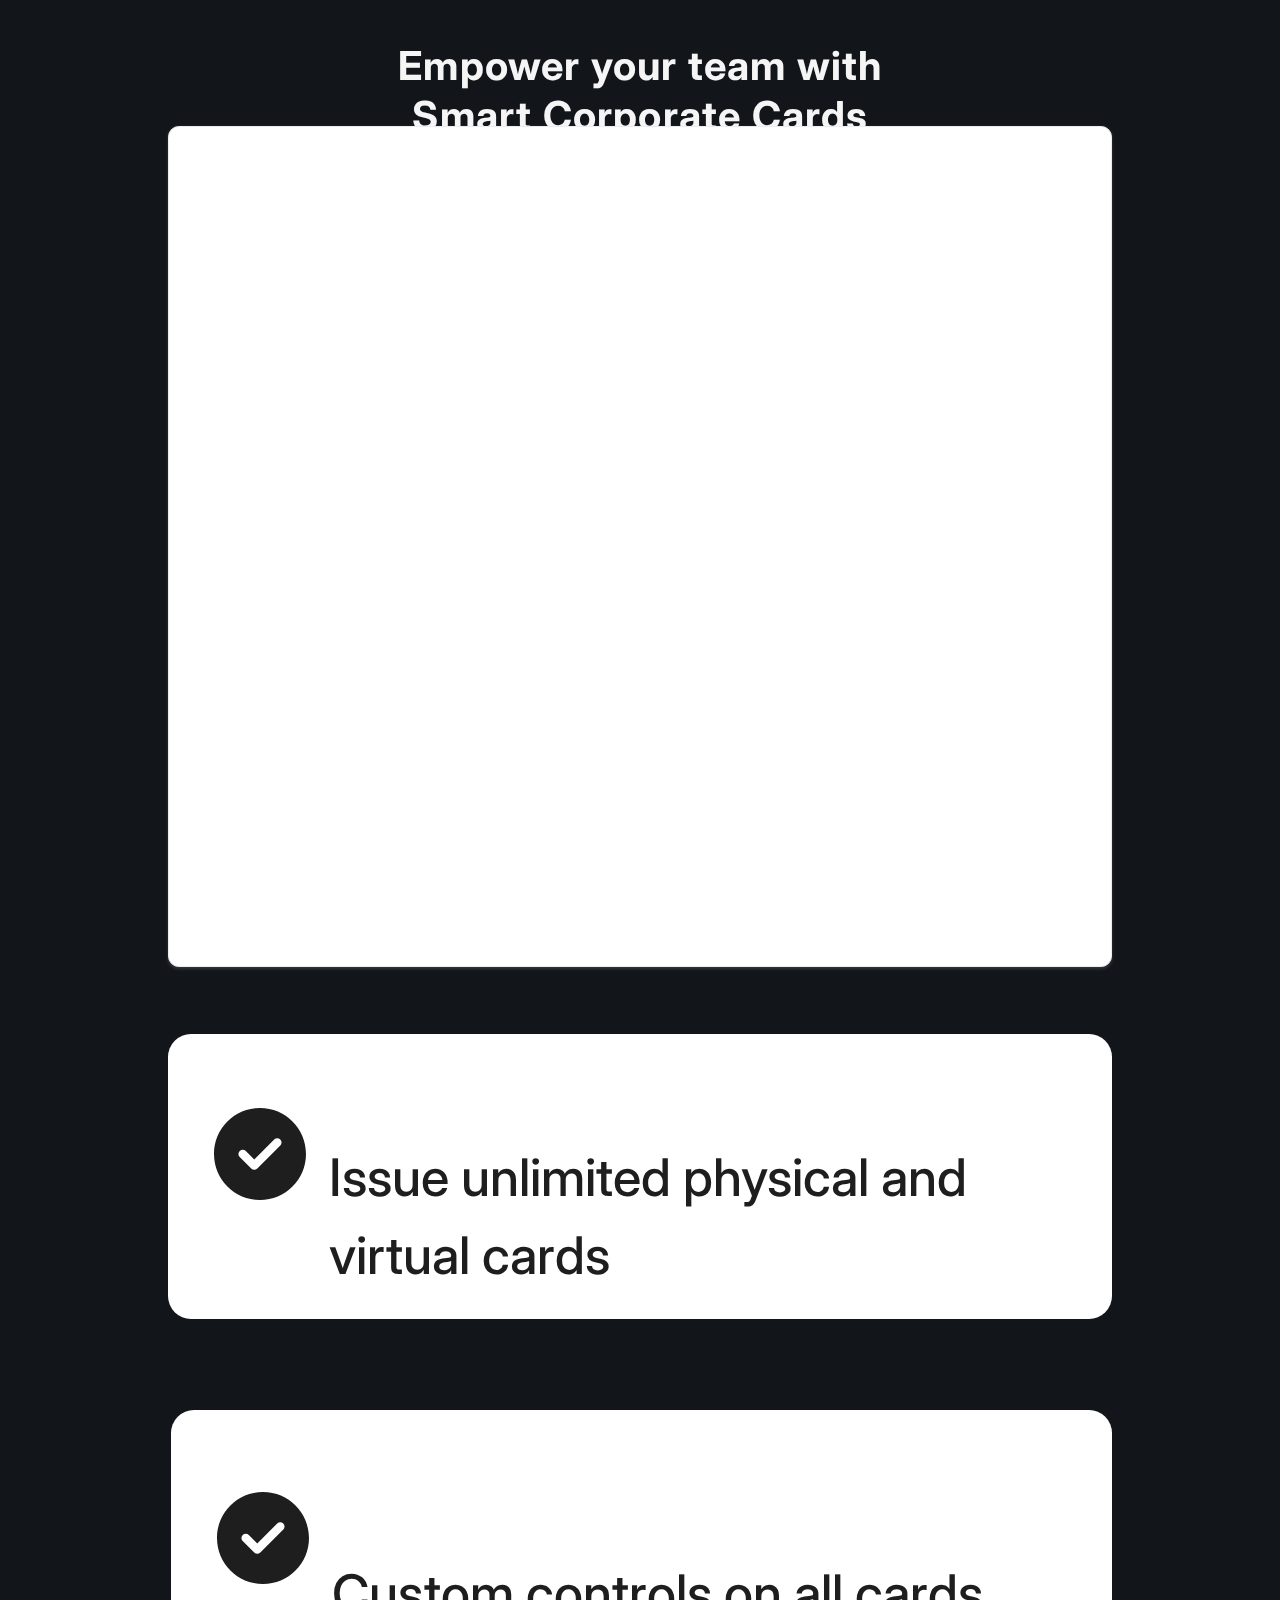
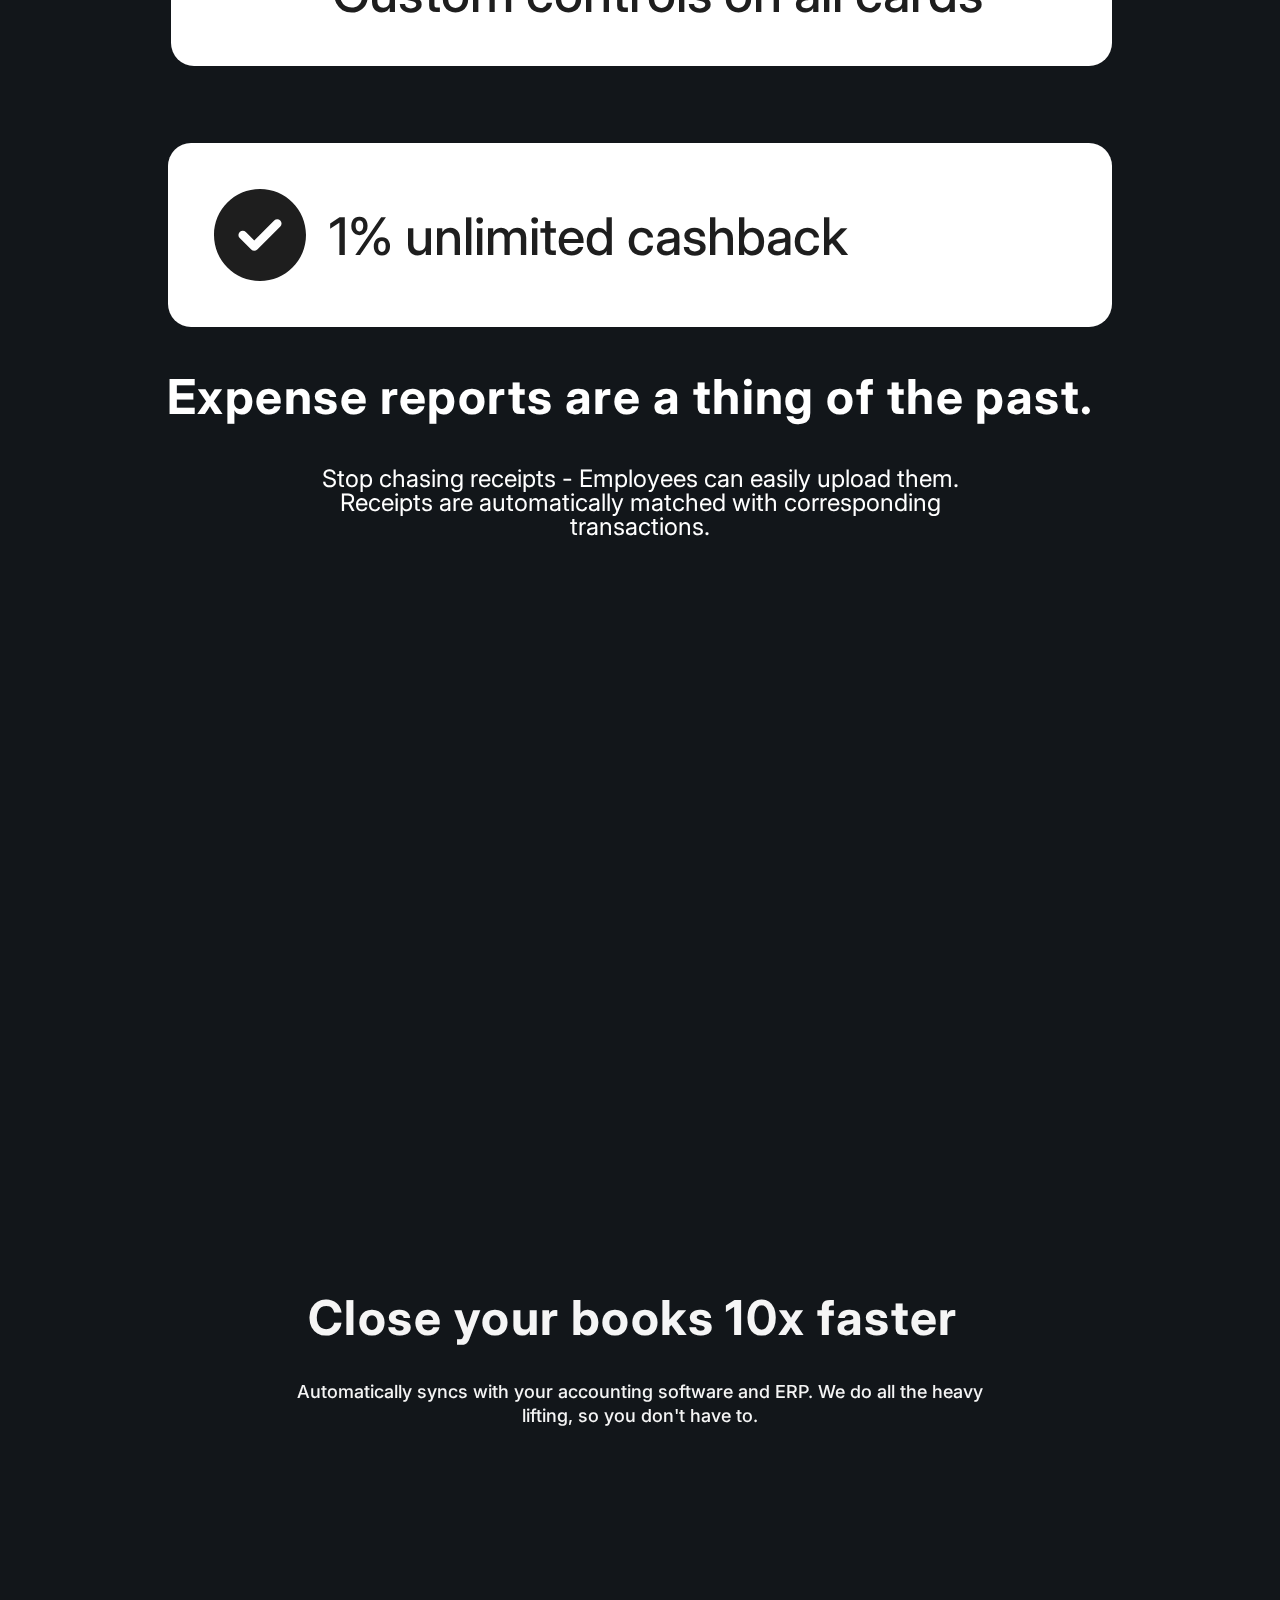
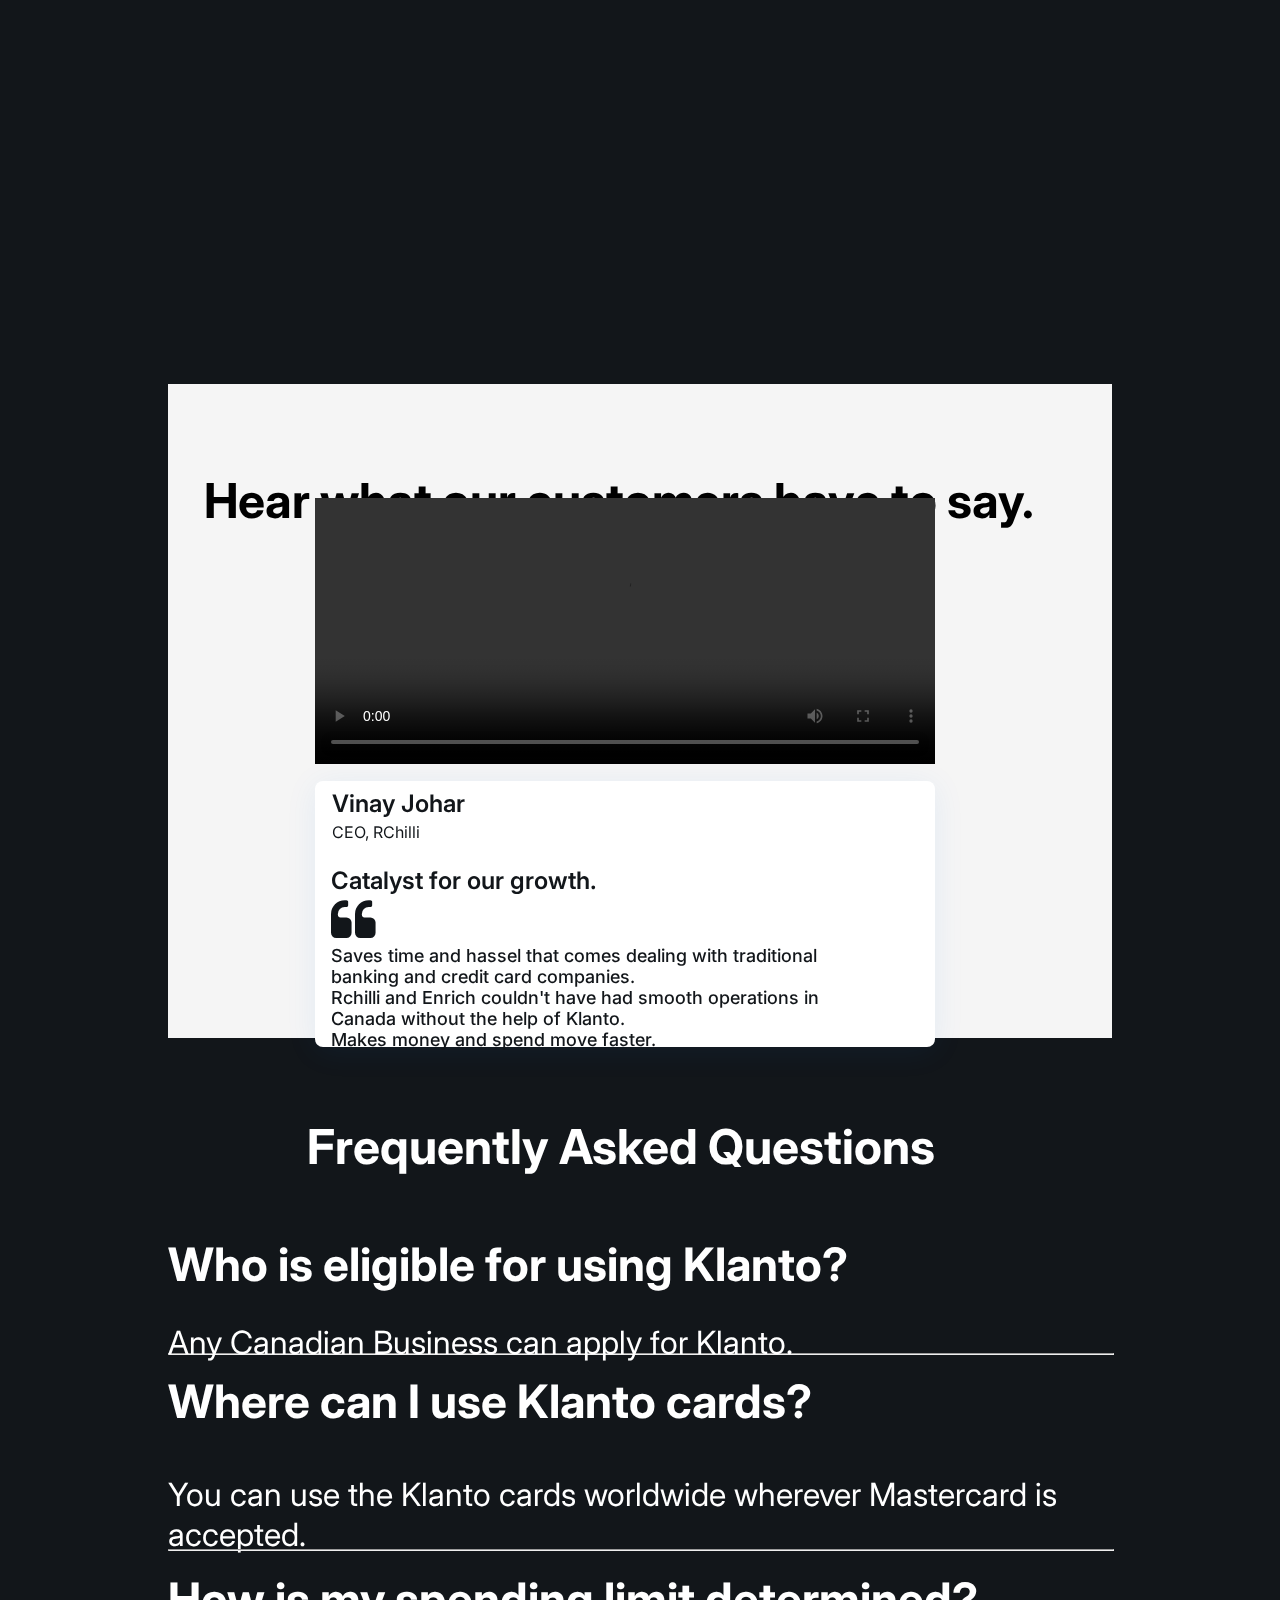
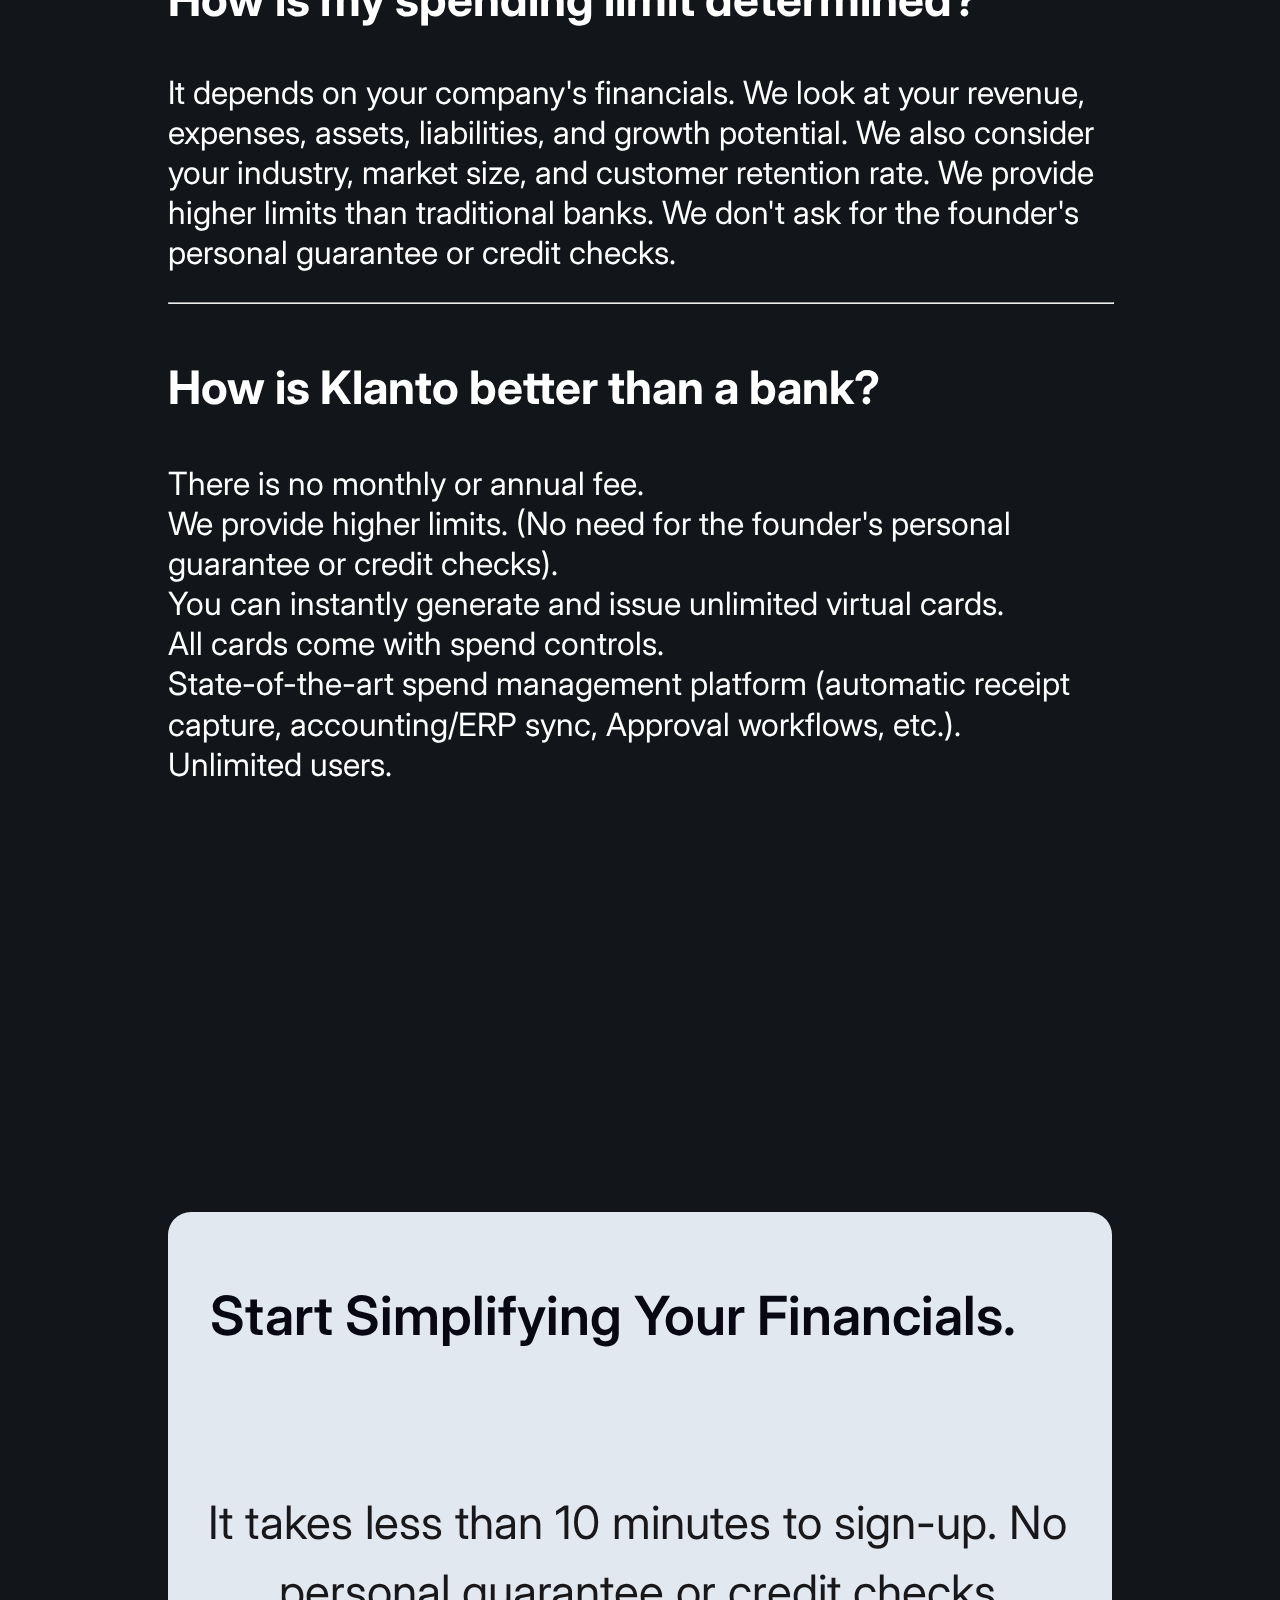
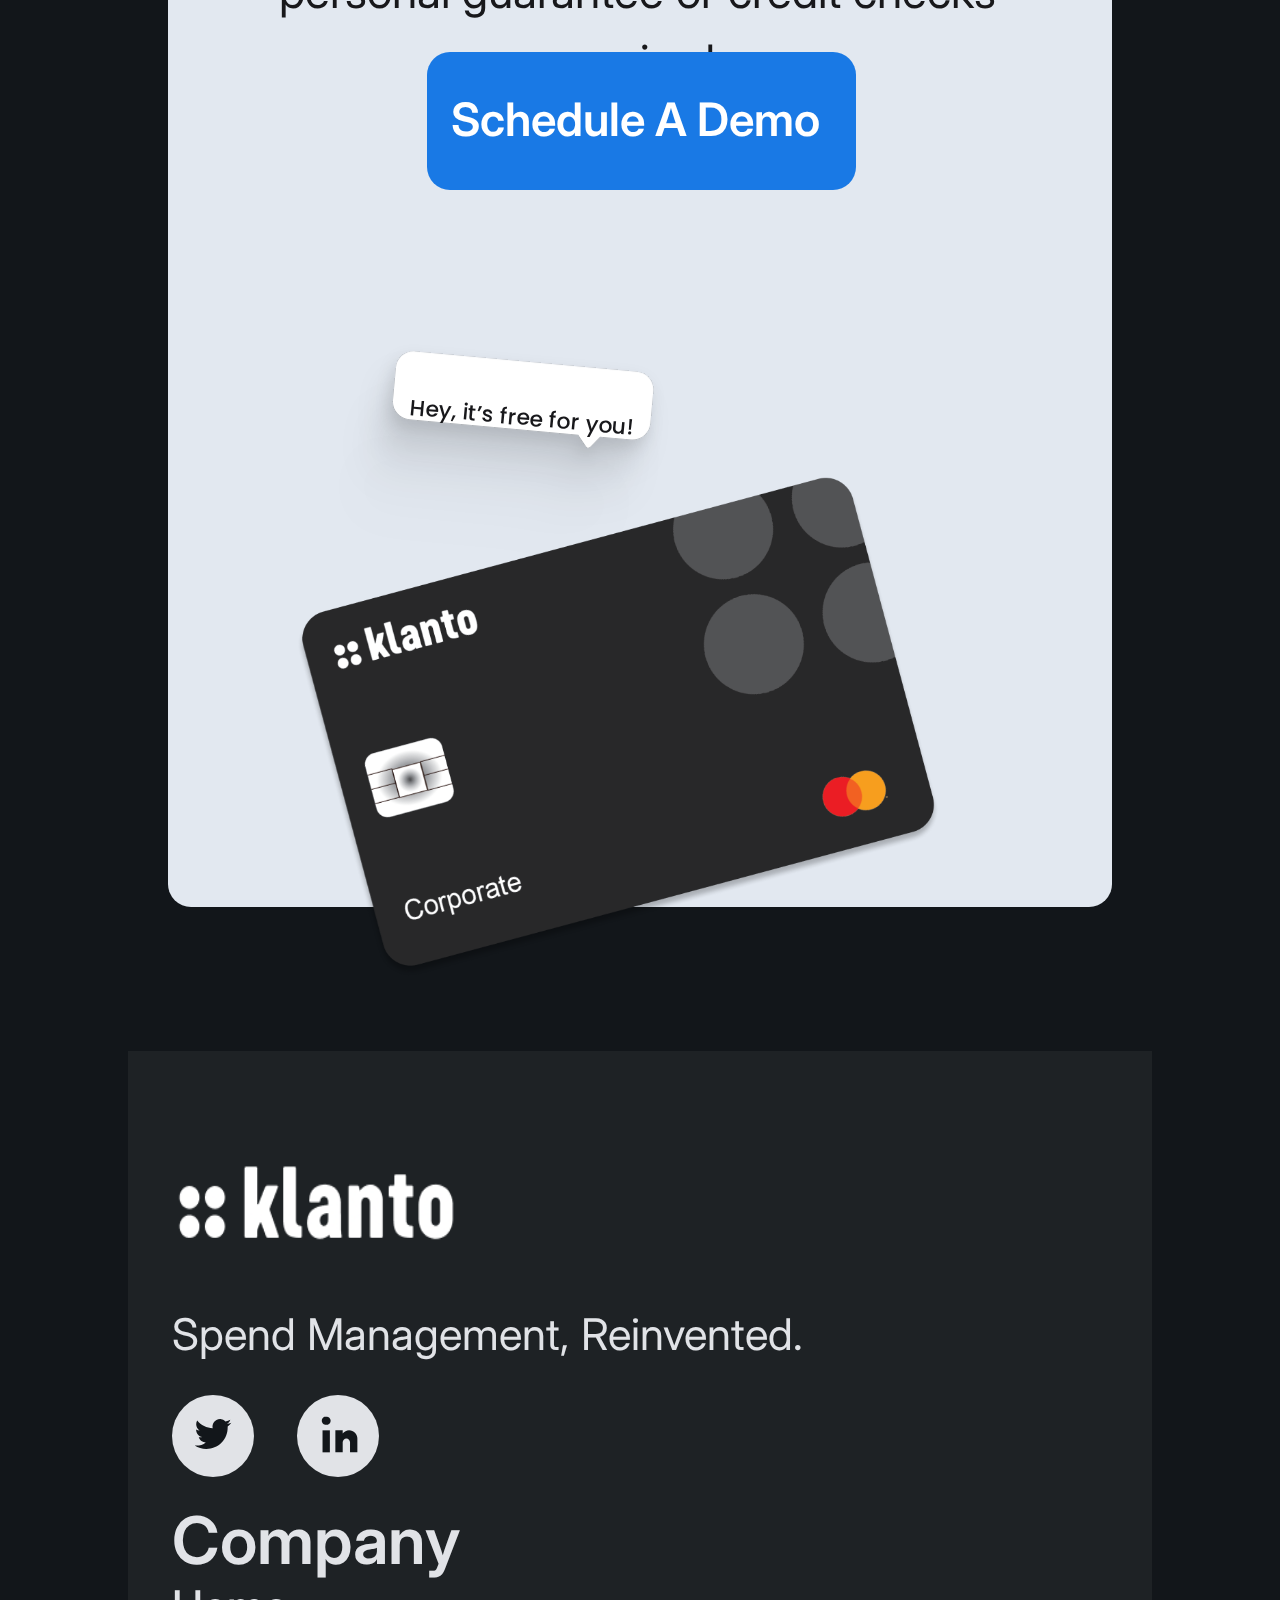
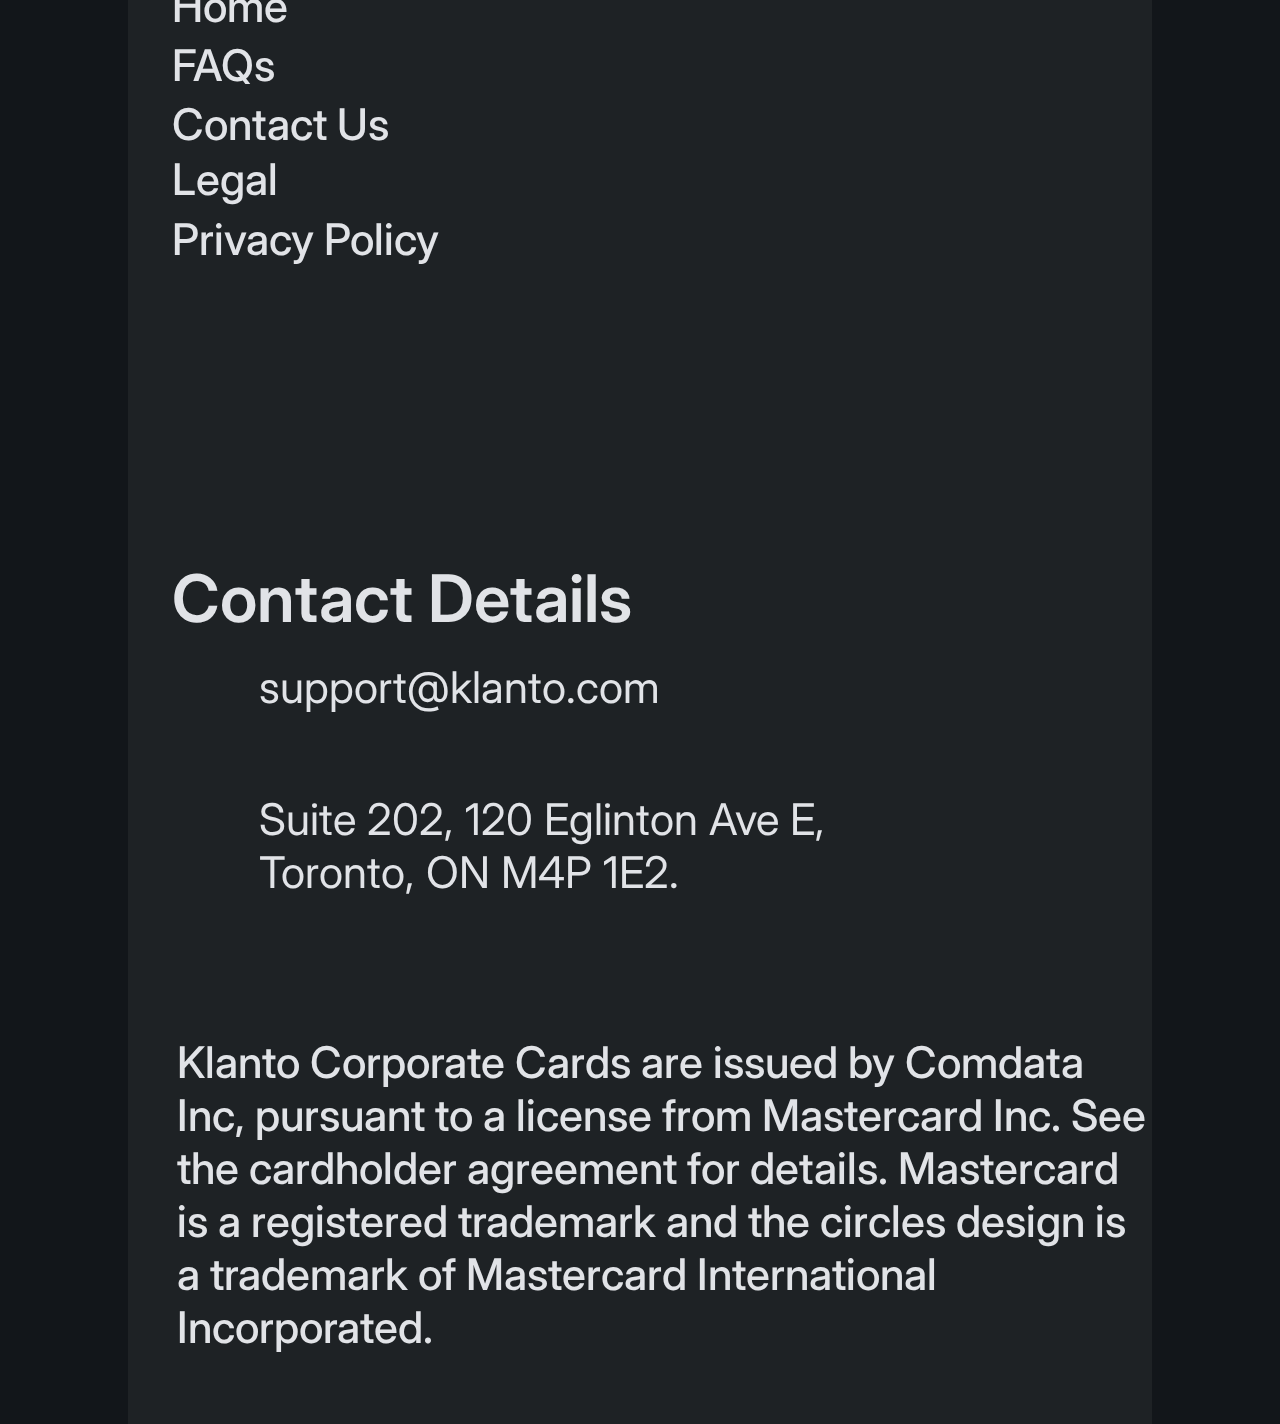
==== commit 661ef6b8: "Added video review by rchilli" ====
--- a/index.html
+++ b/index.html
@@ -21,6 +21,7 @@
   <!-- <script src="https://unpkg.com/@lottiefiles/lottie-player@latest/dist/lottie-player.js"></script> -->
   <!-- <script src="./lottie.js"></script> -->
   <script src="https://unpkg.com/@lottiefiles/lottie-player@1.7.1/dist/lottie-player.js"></script>
+  <link rel="stylesheet" href="https://cdnjs.cloudflare.com/ajax/libs/font-awesome/4.7.0/css/font-awesome.min.css">
 </head>
 
 <body style="margin: 0;background: #12161a;"><input type="hidden" id="anPageName" name="page" value="desktop-48">
@@ -82,8 +83,12 @@
         alt="Group 664"> -->
 
 
-      <div class="group-664-207TlU" data-id="2357:10105" hidden>
-        <div class="unsplashg-uq-us-f6c-t6w-1AXLnd" data-id="2357:10106"></div>
+      <div class="group-664-207TlU" data-id="2357:10105">
+        <video controls>
+          <source src="./rchilireview.mp4" type="video/mp4">
+        Your browser does not support the video tag.
+        </video>
+        <!-- <div class="unsplashg-uq-us-f6c-t6w-1AXLnd" data-id="2357:10106"></div>
         <p class="amet-minim-mollit-no-1AXLnd amet-minim-mollit-no" data-id="2357:10107">Amet minim mollit non deserunt
           ullamco est sit</p>
         <p class="amet-minim-mollit-no-Cgj3EU amet-minim-mollit-no" data-id="2357:10108">Amet minim mollit non deserunt
@@ -112,7 +117,7 @@
             anima-src="https://cdn.animaapp.com/projects/642ae6854b578cd8881bf41e/releases/642ae9ce6f547893c727193b/img/star-6.svg"
             alt="Star 10">
         <div class="darlene-robertson-1AXLnd" data-id="2357:10115">Darlene Robertson</div>
-        <div class="marketing-coordinator-1AXLnd" data-id="2357:10116">Marketing Coordinator</div>
+        <div class="marketing-coordinator-1AXLnd" data-id="2357:10116">Marketing Coordinator</div> -->
       </div>
 
 
@@ -144,12 +149,19 @@
 
       <div class="group-7030-207TlU" data-id="2357:10105">
         <div class="unsplashg-uq-us-f6c-t6w-1AXLnd" data-id="2357:10106"></div>
-        <p class="amet-minim-mollit-no-1AXLnd amet-minim-mollit-no" data-id="2357:10107">Absolute game changer.</p>
+        <p class="amet-minim-mollit-no-1AXLnd amet-minim-mollit-no" data-id="2357:10107">Catalyst for our growth.</p>
         <p class="amet-minim-mollit-no-Cgj3EU amet-minim-mollit-no" data-id="2357:10108">
-          Klanto is a game-changer for business spending. It lets me create as many cards as I need, with flexible limits and
+          <i class="fa fa-quote-left" style="font-size:48px;"></i>
+          <br>
+          Saves time and hassel that comes dealing with traditional banking and credit card companies.
+          <br>
+          Rchilli and Enrich couldn't have had smooth operations in Canada without the help of Klanto.
+          <br>
+          Makes money and spend move faster.
+          <!-- Klanto is a game-changer for business spending. It lets me create as many cards as I need, with flexible limits and
           rules. I can easily control and monitor the spending of my team members, and approve or decline requests in real-time.
           It also syncs with my accounting software, so I don’t have to worry about bookkeeping. It is super easy to use and
-          manage, and it helps me save a lot of time and money.
+          manage, and it helps me save a lot of time and money. -->
         </p>
           <img class="ellipse-33-1AXLnd"
           data-id="2357:10109" src="./vinayjoharrchilli.jpeg"
@@ -695,23 +707,31 @@
         <div class="login-COpp9e menu-6xtG6n" data-id="2402:8840"  onclick="window.open('https://calendly.com/trilok-hebbur/30min', '_blank')" >Schedule A Demo</div>
       </a>
 
-      <img hidden class="group-664-6xtG6n" data-id="2362:20352"
+      <!-- <img hidden class="group-664-6xtG6n" data-id="2362:20352"
         src="[data-uri]"
         anima-src="https://cdn.animaapp.com/projects/642ae6854b578cd8881bf41e/releases/642ae6d09e7a32ed181a9bd0/img/group-664-1@2x.png"
-        alt="Group 664">
+        alt="Group 664"> -->
+      
+        <video controls class="group-664-6xtG6n-video"">
+          <source src="./rchilireview.mp4" type="video/mp4">
+          Your browser does not support the video tag.
+        </video>
 
 
         <div class="group-664-6xtG6n data-id="2357:10105">
           <div class="unsplashg-uq-us-f6c-t6w-1AXLnd" data-id="2357:10106"></div>
-          <p class="amet-minim-mollit-no-1AXLnd amet-minim-mollit-no" data-id="2357:10107">Absolute game changer.</p>
+          <p class="amet-minim-mollit-no-1AXLnd amet-minim-mollit-no" data-id="2357:10107">Catalyst for our growth.</p>
           <p class="amet-minim-mollit-no-Cgj3EU amet-minim-mollit-no" data-id="2357:10108">
-            Klanto is a game-changer for business spending. It lets me create as many cards as I need, with flexible limits and
-            rules. I can easily control and monitor the spending of my team members, and approve or decline requests in real-time.
-            It also syncs with my accounting software, so I don’t have to worry about bookkeeping. It is super easy to use and
-            manage, and it helps me save a lot of time and money.
+          <i class="fa fa-quote-left" style="font-size:16px;"></i>
+          <br>
+          Saves time and hassel that comes dealing with traditional banking and credit card companies.
+          <br>
+          Rchilli and Enrich couldn't have had smooth operations in Canada without the help of Klanto.
+          <br>
+          Makes money and spend move faster.
           </p>
-            <img class="ellipse-33-1AXLnd" data-id="2357:10109" src="./vinayjoharrchilli.jpeg" alt="Ellipse 33">
-            <img class="star-6-1AXLnd" data-id="2357:10110" src="https://cdn.animaapp.com/projects/642ae6854b578cd8881bf41e/releases/642ae9ce6f547893c727193b/img/star-6.svg" anima-src="https://cdn.animaapp.com/projects/642ae6854b578cd8881bf41e/releases/642ae9ce6f547893c727193b/img/star-6.svg" alt="Star 6"><img class="star-7-1AXLnd" data-id="2357:10111" src="https://cdn.animaapp.com/projects/642ae6854b578cd8881bf41e/releases/642ae9ce6f547893c727193b/img/star-6.svg" anima-src="https://cdn.animaapp.com/projects/642ae6854b578cd8881bf41e/releases/642ae9ce6f547893c727193b/img/star-6.svg" alt="Star 7"><img class="star-8-1AXLnd" data-id="2357:10112" src="https://cdn.animaapp.com/projects/642ae6854b578cd8881bf41e/releases/642ae9ce6f547893c727193b/img/star-6.svg" anima-src="https://cdn.animaapp.com/projects/642ae6854b578cd8881bf41e/releases/642ae9ce6f547893c727193b/img/star-6.svg" alt="Star 8"><img class="star-9-1AXLnd" data-id="2357:10113" src="https://cdn.animaapp.com/projects/642ae6854b578cd8881bf41e/releases/642ae9ce6f547893c727193b/img/star-6.svg" anima-src="https://cdn.animaapp.com/projects/642ae6854b578cd8881bf41e/releases/642ae9ce6f547893c727193b/img/star-6.svg" alt="Star 9"><img class="star-10-1AXLnd" data-id="2357:10114" src="https://cdn.animaapp.com/projects/642ae6854b578cd8881bf41e/releases/642ae9ce6f547893c727193b/img/star-6.svg" anima-src="https://cdn.animaapp.com/projects/642ae6854b578cd8881bf41e/releases/642ae9ce6f547893c727193b/img/star-6.svg" alt="Star 10">
+            <!-- <img class="ellipse-33-1AXLnd" data-id="2357:10109" src="./vinayjoharrchilli.jpeg" alt="Ellipse 33"> -->
+            <!-- <img class="star-6-1AXLnd" data-id="2357:10110" src="https://cdn.animaapp.com/projects/642ae6854b578cd8881bf41e/releases/642ae9ce6f547893c727193b/img/star-6.svg" anima-src="https://cdn.animaapp.com/projects/642ae6854b578cd8881bf41e/releases/642ae9ce6f547893c727193b/img/star-6.svg" alt="Star 6"><img class="star-7-1AXLnd" data-id="2357:10111" src="https://cdn.animaapp.com/projects/642ae6854b578cd8881bf41e/releases/642ae9ce6f547893c727193b/img/star-6.svg" anima-src="https://cdn.animaapp.com/projects/642ae6854b578cd8881bf41e/releases/642ae9ce6f547893c727193b/img/star-6.svg" alt="Star 7"><img class="star-8-1AXLnd" data-id="2357:10112" src="https://cdn.animaapp.com/projects/642ae6854b578cd8881bf41e/releases/642ae9ce6f547893c727193b/img/star-6.svg" anima-src="https://cdn.animaapp.com/projects/642ae6854b578cd8881bf41e/releases/642ae9ce6f547893c727193b/img/star-6.svg" alt="Star 8"><img class="star-9-1AXLnd" data-id="2357:10113" src="https://cdn.animaapp.com/projects/642ae6854b578cd8881bf41e/releases/642ae9ce6f547893c727193b/img/star-6.svg" anima-src="https://cdn.animaapp.com/projects/642ae6854b578cd8881bf41e/releases/642ae9ce6f547893c727193b/img/star-6.svg" alt="Star 9"><img class="star-10-1AXLnd" data-id="2357:10114" src="https://cdn.animaapp.com/projects/642ae6854b578cd8881bf41e/releases/642ae9ce6f547893c727193b/img/star-6.svg" anima-src="https://cdn.animaapp.com/projects/642ae6854b578cd8881bf41e/releases/642ae9ce6f547893c727193b/img/star-6.svg" alt="Star 10"> -->
           <div class="darlene-robertson-1AXLnd" data-id="2357:10115">Vinay Johar</div>
           <div class="marketing-coordinator-1AXLnd" data-id="2357:10116">CEO, RChilli</div>
         </div>
@@ -1125,23 +1145,26 @@
       <div class="rectangle-171-ohxhu3" data-id="2362:20503"></div>
       <p class="hear-what-are-customer-have-to-say-ohxhu3" data-id="2362:20504">Hear what our customers have to say.</p>
 
-      <img class="group-664-ohxhu3" data-id="2362:20505"
-        src="[data-uri]"
-        anima-src="https://cdn.animaapp.com/projects/642ae6854b578cd8881bf41e/releases/642ae6d09e7a32ed181a9bd0/img/group-664-2.png"
-        alt="Group 664" hidden>
-
+
+        <video controls class="group-664-ohxhu3-video"">
+          <source src="./rchilireview.mp4" type="video/mp4">
+          Your browser does not support the video tag.
+        </video>
 
         <div class="group-664-ohxhu3 data-id="2357:10105">
           <div class="unsplashg-uq-us-f6c-t6w-1AXLnd" data-id="2357:10106"></div>
-          <p class="amet-minim-mollit-no-1AXLnd amet-minim-mollit-no" data-id="2357:10107">Absolute game changer.</p>
+          <p class="amet-minim-mollit-no-1AXLnd amet-minim-mollit-no" data-id="2357:10107">Catalyst for our growth.</p>
           <p class="amet-minim-mollit-no-Cgj3EU amet-minim-mollit-no" data-id="2357:10108">
-            Klanto is a game-changer for business spending. It lets me create as many cards as I need, with flexible limits and
-            rules. I can easily control and monitor the spending of my team members, and approve or decline requests in real-time.
-            It also syncs with my accounting software, so I don’t have to worry about bookkeeping. It is super easy to use and
-            manage, and it helps me save a lot of time and money.
+          <i class="fa fa-quote-left" style="font-size:48px;"></i>
+          <br>
+          Saves time and hassel that comes dealing with traditional banking and credit card companies.
+          <br>
+          Rchilli and Enrich couldn't have had smooth operations in Canada without the help of Klanto.
+          <br>
+          Makes money and spend move faster.
           </p>
-            <img class="ellipse-33-1AXLnd" data-id="2357:10109" src="./vinayjoharrchilli.jpeg" alt="Ellipse 33">
-            <img class="star-6-1AXLnd" data-id="2357:10110" src="https://cdn.animaapp.com/projects/642ae6854b578cd8881bf41e/releases/642ae9ce6f547893c727193b/img/star-6.svg" anima-src="https://cdn.animaapp.com/projects/642ae6854b578cd8881bf41e/releases/642ae9ce6f547893c727193b/img/star-6.svg" alt="Star 6"><img class="star-7-1AXLnd" data-id="2357:10111" src="https://cdn.animaapp.com/projects/642ae6854b578cd8881bf41e/releases/642ae9ce6f547893c727193b/img/star-6.svg" anima-src="https://cdn.animaapp.com/projects/642ae6854b578cd8881bf41e/releases/642ae9ce6f547893c727193b/img/star-6.svg" alt="Star 7"><img class="star-8-1AXLnd" data-id="2357:10112" src="https://cdn.animaapp.com/projects/642ae6854b578cd8881bf41e/releases/642ae9ce6f547893c727193b/img/star-6.svg" anima-src="https://cdn.animaapp.com/projects/642ae6854b578cd8881bf41e/releases/642ae9ce6f547893c727193b/img/star-6.svg" alt="Star 8"><img class="star-9-1AXLnd" data-id="2357:10113" src="https://cdn.animaapp.com/projects/642ae6854b578cd8881bf41e/releases/642ae9ce6f547893c727193b/img/star-6.svg" anima-src="https://cdn.animaapp.com/projects/642ae6854b578cd8881bf41e/releases/642ae9ce6f547893c727193b/img/star-6.svg" alt="Star 9"><img class="star-10-1AXLnd" data-id="2357:10114" src="https://cdn.animaapp.com/projects/642ae6854b578cd8881bf41e/releases/642ae9ce6f547893c727193b/img/star-6.svg" anima-src="https://cdn.animaapp.com/projects/642ae6854b578cd8881bf41e/releases/642ae9ce6f547893c727193b/img/star-6.svg" alt="Star 10">
+            <!-- <img class="ellipse-33-1AXLnd" data-id="2357:10109" src="./vinayjoharrchilli.jpeg" alt="Ellipse 33"> -->
+            <!-- <img class="star-6-1AXLnd" data-id="2357:10110" src="https://cdn.animaapp.com/projects/642ae6854b578cd8881bf41e/releases/642ae9ce6f547893c727193b/img/star-6.svg" anima-src="https://cdn.animaapp.com/projects/642ae6854b578cd8881bf41e/releases/642ae9ce6f547893c727193b/img/star-6.svg" alt="Star 6"><img class="star-7-1AXLnd" data-id="2357:10111" src="https://cdn.animaapp.com/projects/642ae6854b578cd8881bf41e/releases/642ae9ce6f547893c727193b/img/star-6.svg" anima-src="https://cdn.animaapp.com/projects/642ae6854b578cd8881bf41e/releases/642ae9ce6f547893c727193b/img/star-6.svg" alt="Star 7"><img class="star-8-1AXLnd" data-id="2357:10112" src="https://cdn.animaapp.com/projects/642ae6854b578cd8881bf41e/releases/642ae9ce6f547893c727193b/img/star-6.svg" anima-src="https://cdn.animaapp.com/projects/642ae6854b578cd8881bf41e/releases/642ae9ce6f547893c727193b/img/star-6.svg" alt="Star 8"><img class="star-9-1AXLnd" data-id="2357:10113" src="https://cdn.animaapp.com/projects/642ae6854b578cd8881bf41e/releases/642ae9ce6f547893c727193b/img/star-6.svg" anima-src="https://cdn.animaapp.com/projects/642ae6854b578cd8881bf41e/releases/642ae9ce6f547893c727193b/img/star-6.svg" alt="Star 9"><img class="star-10-1AXLnd" data-id="2357:10114" src="https://cdn.animaapp.com/projects/642ae6854b578cd8881bf41e/releases/642ae9ce6f547893c727193b/img/star-6.svg" anima-src="https://cdn.animaapp.com/projects/642ae6854b578cd8881bf41e/releases/642ae9ce6f547893c727193b/img/star-6.svg" alt="Star 10"> -->
           <div class="darlene-robertson-1AXLnd" data-id="2357:10115">Vinay Johar</div>
           <div class="marketing-coordinator-1AXLnd" data-id="2357:10116">CEO, RChilli</div>
         </div>
--- a/main.css
+++ b/main.css
@@ -2487,7 +2487,7 @@
     background-color: transparent;
     color: var(--black);
     font-family: var(--font-family-inter);
-    font-size: 32px;
+    font-size: 17px;
     font-style: normal;
     font-weight: 700;
     height: auto;
@@ -2559,6 +2559,15 @@
     position: absolute;
     top: 2733px;
     width: 360px;
+}
+
+.android-large-3 .group-664-6xtG6n-video {
+    background-color: transparent;
+    height: 224px;
+    left: 15px;
+    position: absolute;
+    top: 2582px;
+    width: 325px;
 }
 
 .android-large-3 .frequently-asked-questions-6xtG6n {
@@ -4202,14 +4211,14 @@
     height: 414px;
     left: 217px;
     position: absolute;
-    top: 3536px;
+    top: 3591px;
     width: 684px;
 }
 
 .desktop-48 .group-7030-207TlU {
     background-color: transparent;
     height: 350px;
-    left: 608px;
+    left: 926px;
     position: absolute;
     top: 3591px;
     width: 628px;
@@ -4219,7 +4228,7 @@
     background-color: var(--heading--white);
     border-radius: 8px;
     box-shadow: 0px 4px 32px #1878e514;
-    height: 350px;
+    height: 372px;
     left: 0px;
     mix-blend-mode: normal;
     position: absolute;
@@ -8763,8 +8772,17 @@
     height: 560px;
     left: 187px;
     position: absolute;
-    top: 5369px;
+    top: 5516px;
     width: 926px;
+}
+
+.ipad-pro-12-9-1 .group-664-ohxhu3-video {
+    background-color: transparent;
+    height: 266px;
+    left: 187px;
+    position: absolute;
+    top: 5298px;
+    width: 620px;
 }
 
 .ipad-pro-12-9-1 .frequently-asked-questions-ohxhu3 {
@@ -10020,11 +10038,11 @@
     background-color: var(--heading--white);
     border-radius: 8px;
     box-shadow: 0px 4px 32px #1878e514;
-    height: 350px;
+    height: 266px;
     left: 0px;
     mix-blend-mode: normal;
     position: absolute;
-    top: 0px;
+    top: 65px;
     width: 620px;
 }
 
@@ -10138,11 +10156,11 @@
     background-color: var(--heading--white);
     border-radius: 8px;
     box-shadow: 0px 4px 32px #1878e514;
-    height: 315px;
+    height: 208px;
     left: 0px;
     mix-blend-mode: normal;
     position: absolute;
-    top: 4px;
+    top: 63px;
     width: 620px;
 }
 
@@ -10240,13 +10258,13 @@
     font-style: normal;
     font-weight: 600;
     height: auto;
-    left: 102px;
-    letter-spacing: 0.00px;
-    line-height: normal;
-    mix-blend-mode: normal;
-    position: absolute;
-    text-align: left;
-    top: 31px;
+    left: 17px;
+    letter-spacing: 0.00px;
+    line-height: normal;
+    mix-blend-mode: normal;
+    position: absolute;
+    text-align: left;
+    top: 73px;
     width: auto;
 }
 
@@ -10258,13 +10276,13 @@
     font-style: normal;
     font-weight: 400;
     height: auto;
-    left: 102px;
-    letter-spacing: 0.00px;
-    line-height: normal;
-    mix-blend-mode: normal;
-    position: absolute;
-    text-align: left;
-    top: 64px;
+    left: 17px;
+    letter-spacing: 0.00px;
+    line-height: normal;
+    mix-blend-mode: normal;
+    position: absolute;
+    text-align: left;
+    top: 106px;
     width: auto;
 }
 
@@ -10278,13 +10296,13 @@
     font-style: normal;
     font-weight: 600;
     height: auto;
-    left: 102px;
-    letter-spacing: 0.00px;
-    line-height: normal;
-    mix-blend-mode: normal;
-    position: absolute;
-    text-align: left;
-    top: 31px;
+    left: 19px;
+    letter-spacing: 0.00px;
+    line-height: normal;
+    mix-blend-mode: normal;
+    position: absolute;
+    text-align: left;
+    top: 71px;
     width: auto;
 }
 
@@ -10296,13 +10314,13 @@
     font-style: normal;
     font-weight: 400;
     height: auto;
-    left: 102px;
-    letter-spacing: 0.00px;
-    line-height: normal;
-    mix-blend-mode: normal;
-    position: absolute;
-    text-align: left;
-    top: 64px;
+    left: 19px;
+    letter-spacing: 0.00px;
+    line-height: normal;
+    mix-blend-mode: normal;
+    position: absolute;
+    text-align: left;
+    top: 104px;
     width: auto;
 }
 
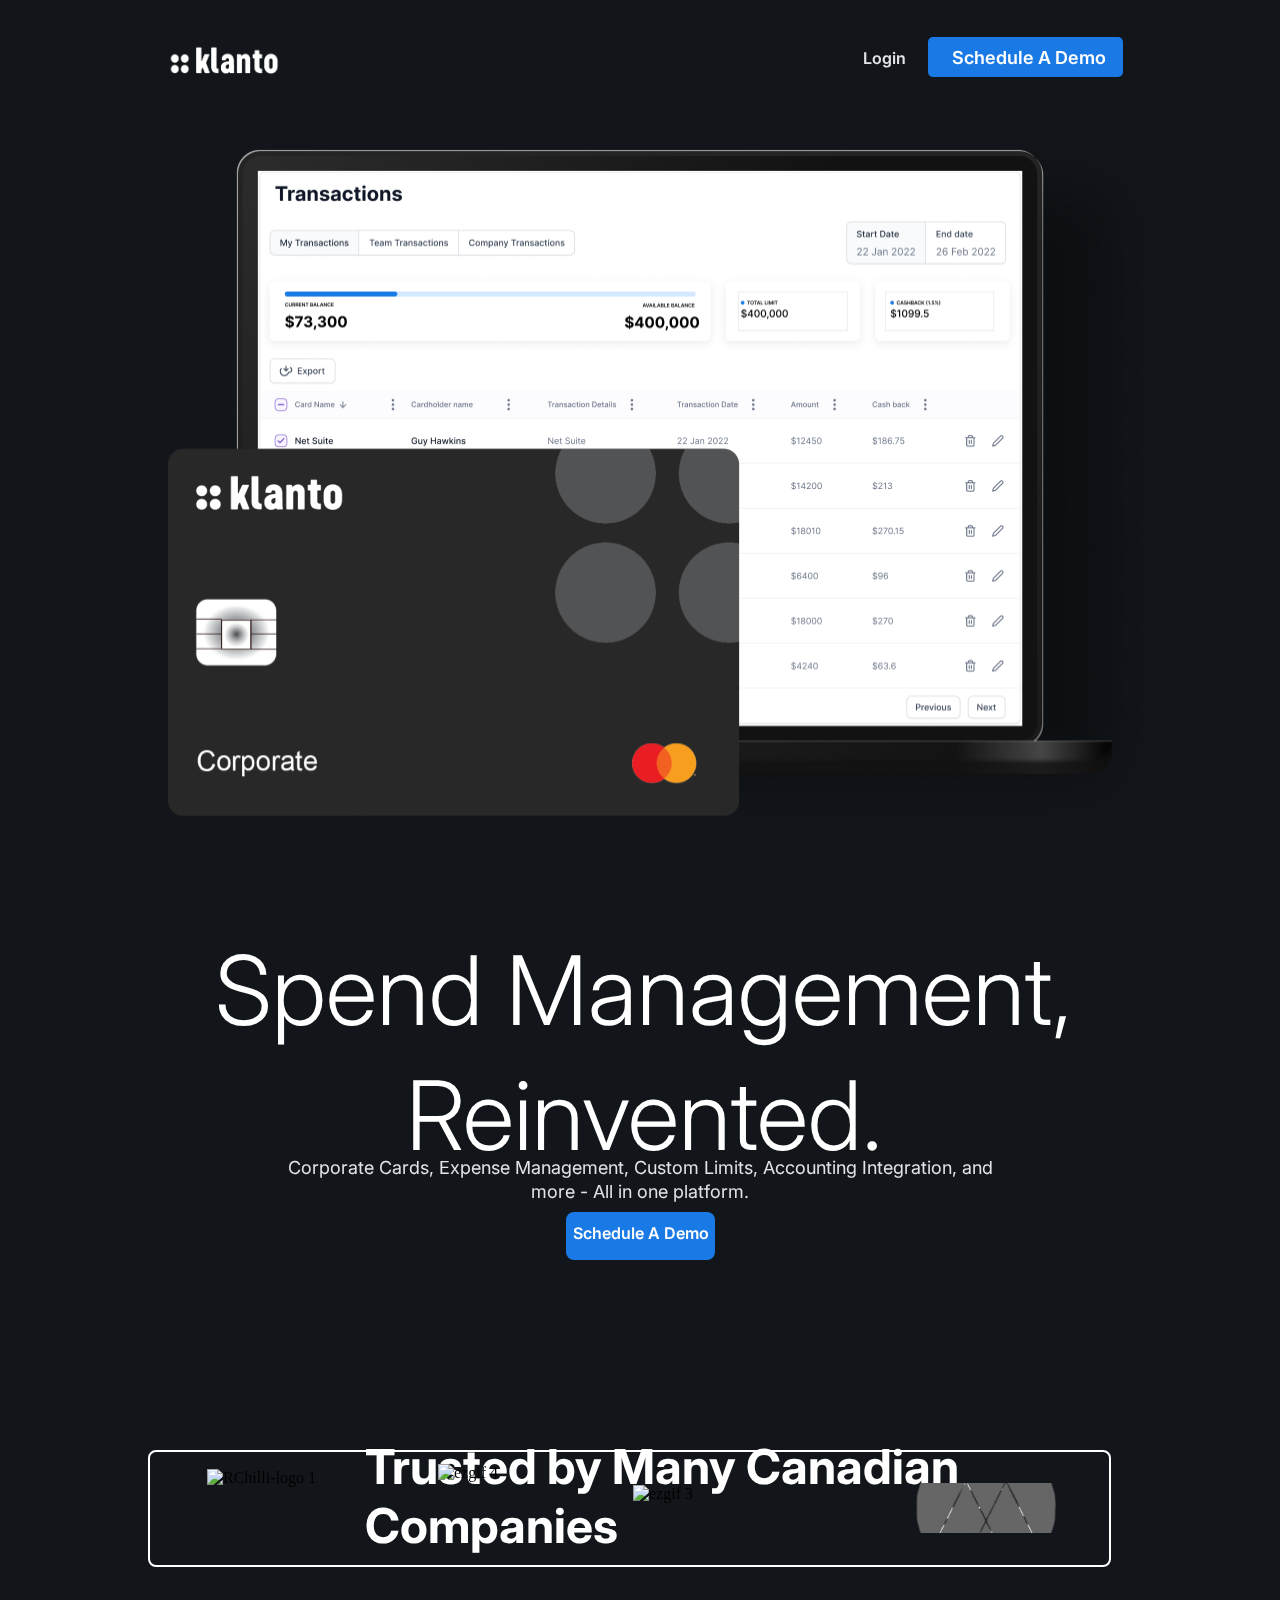
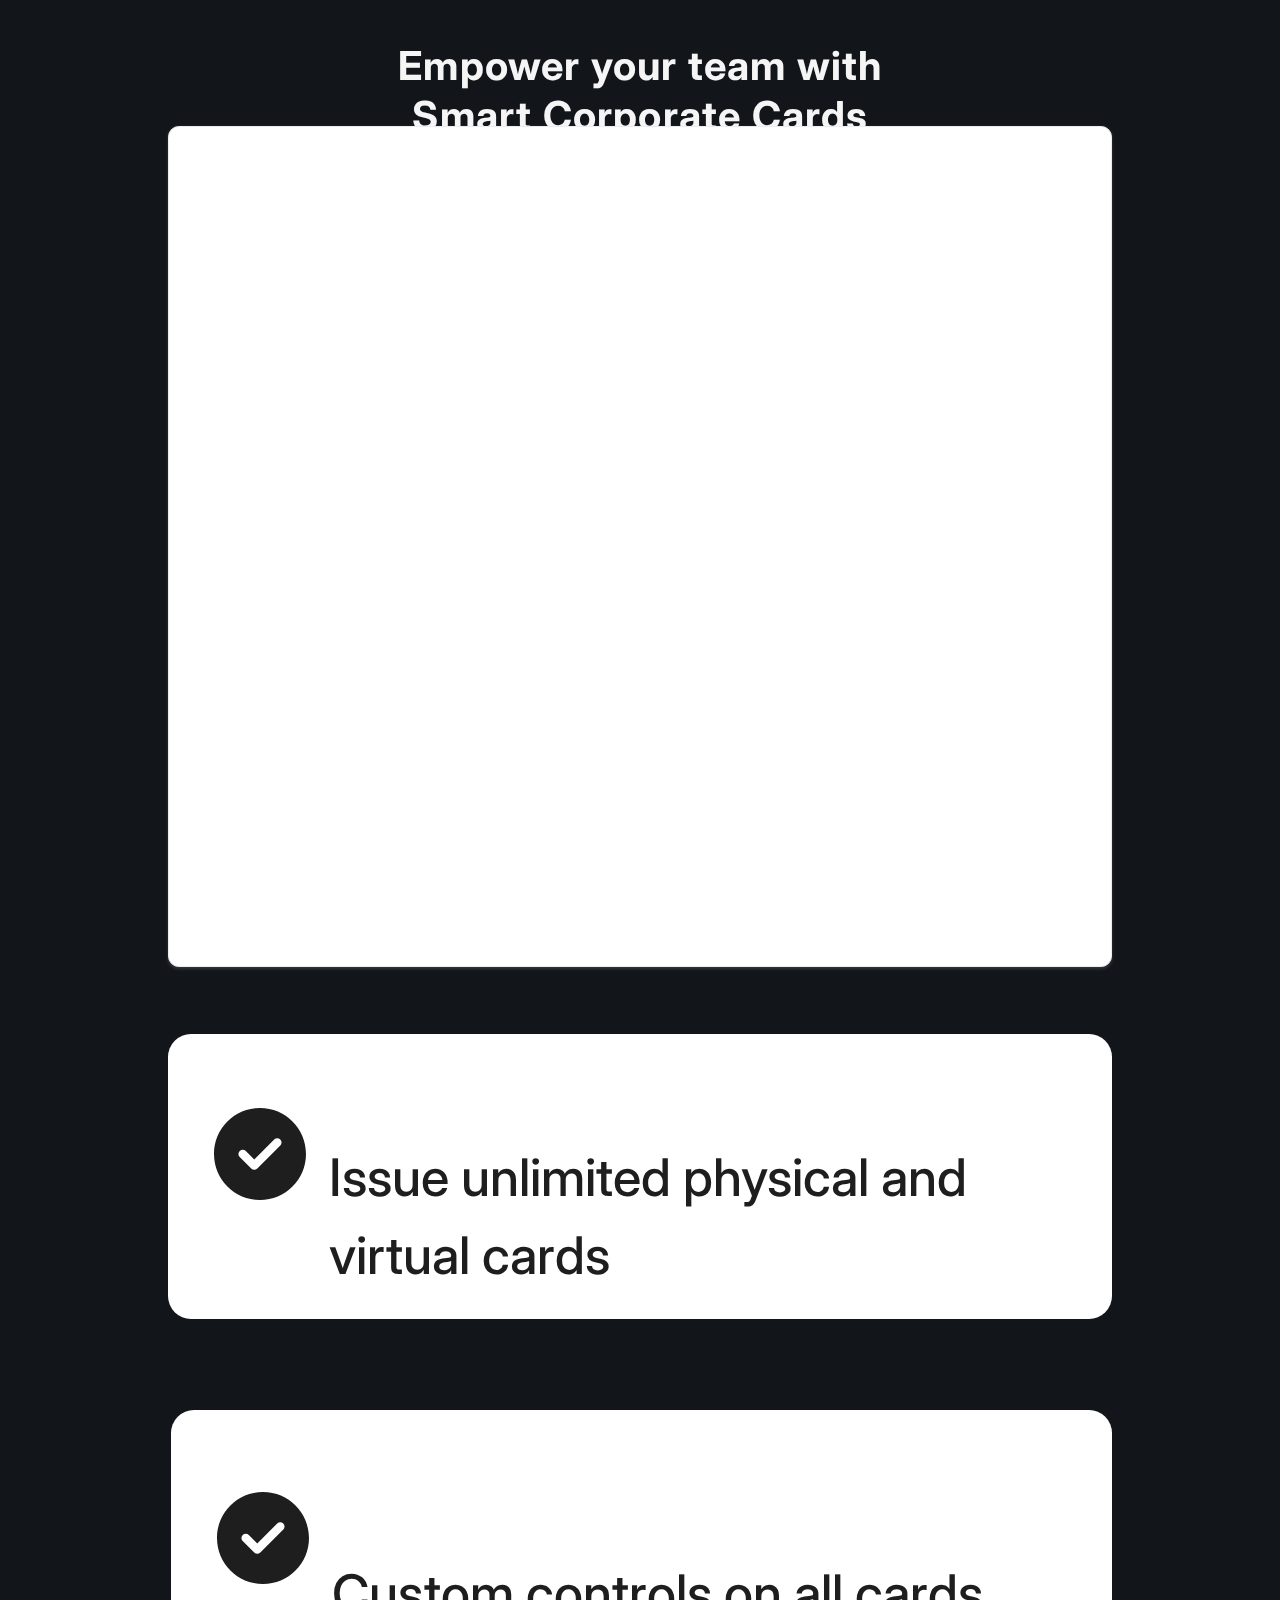
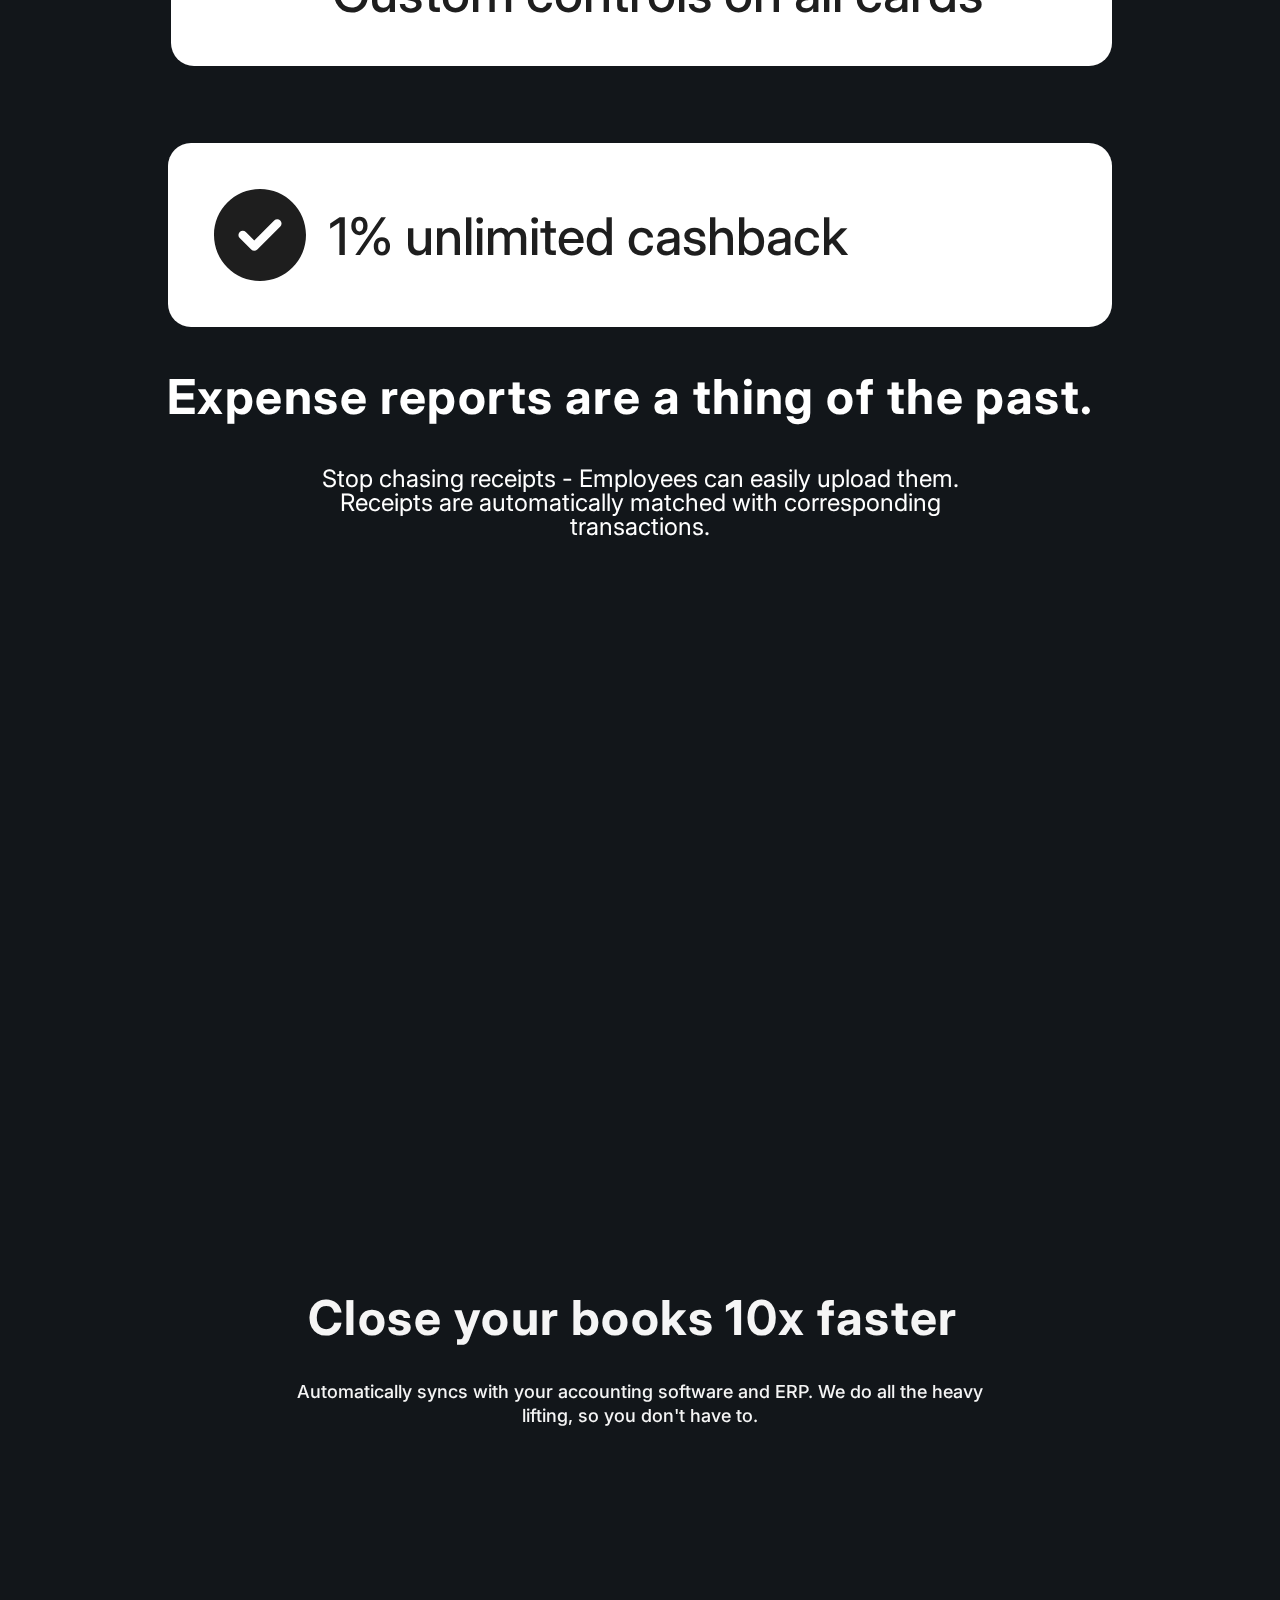
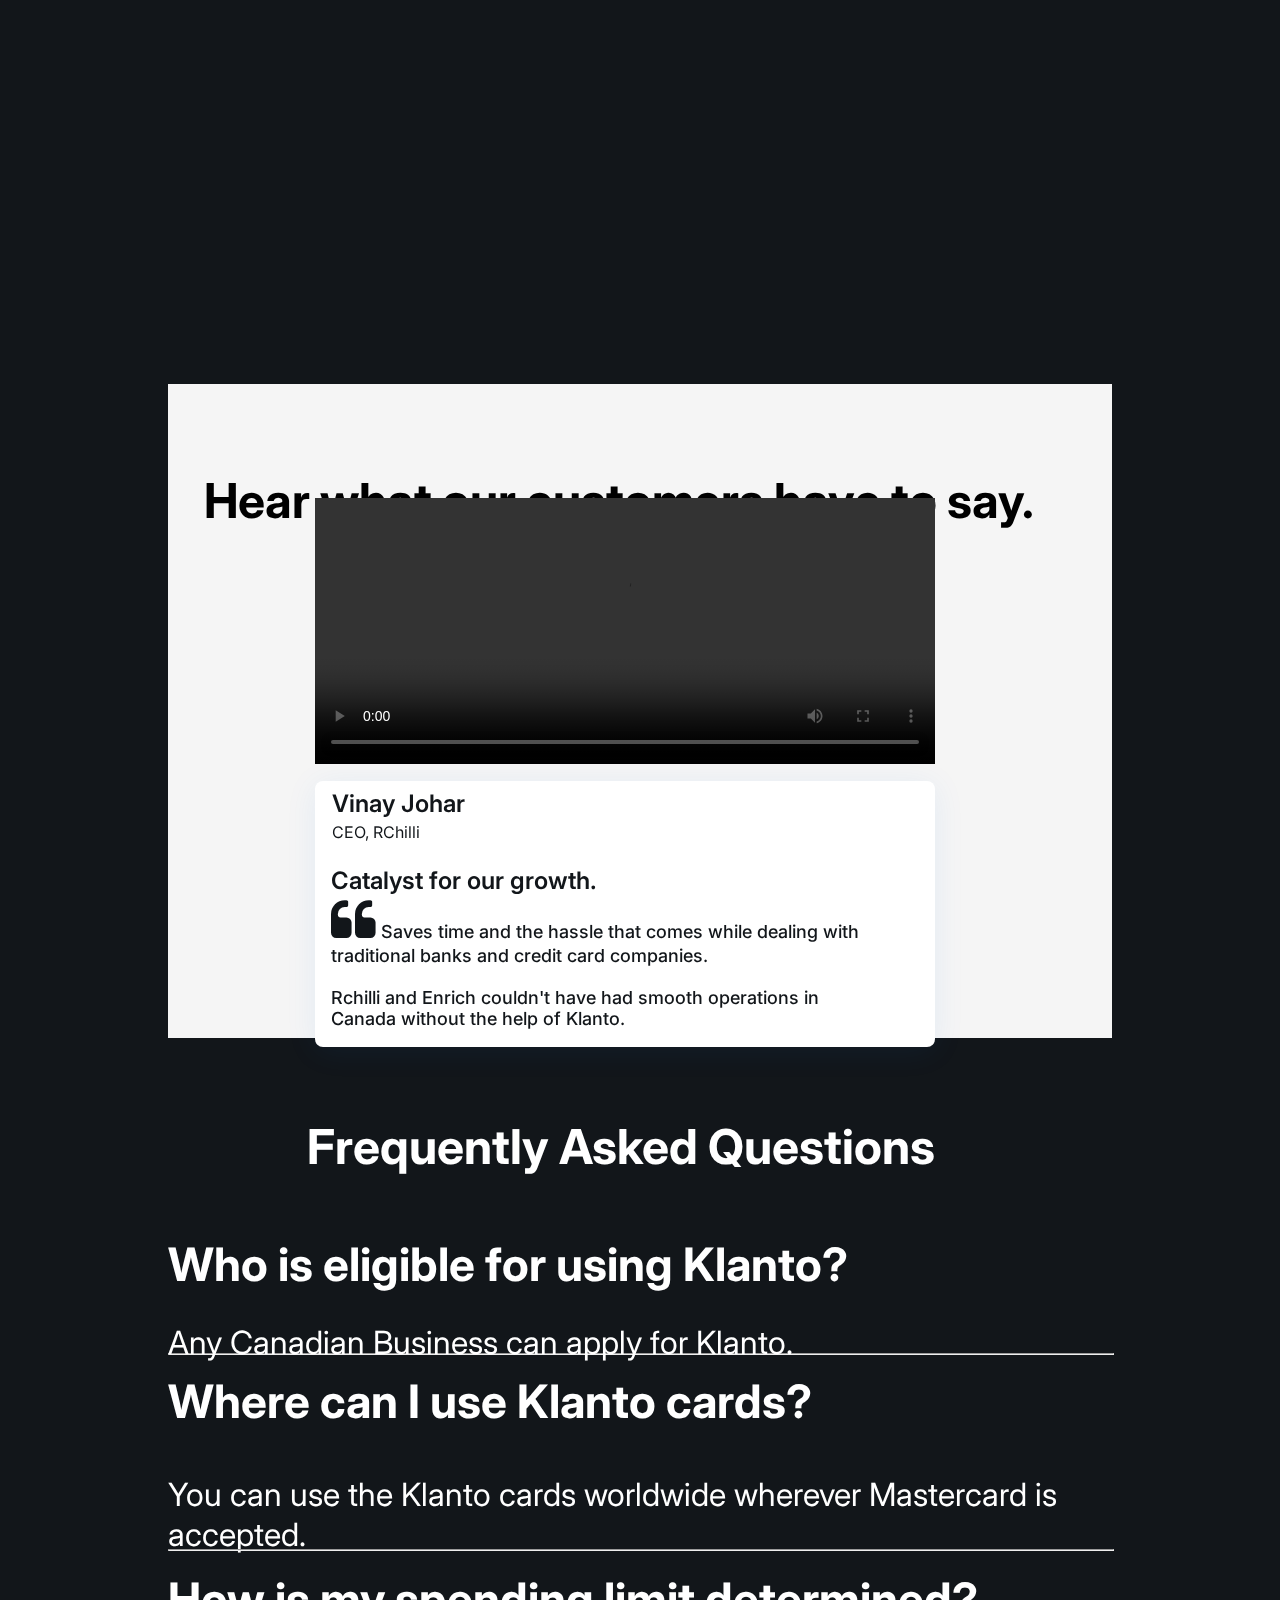
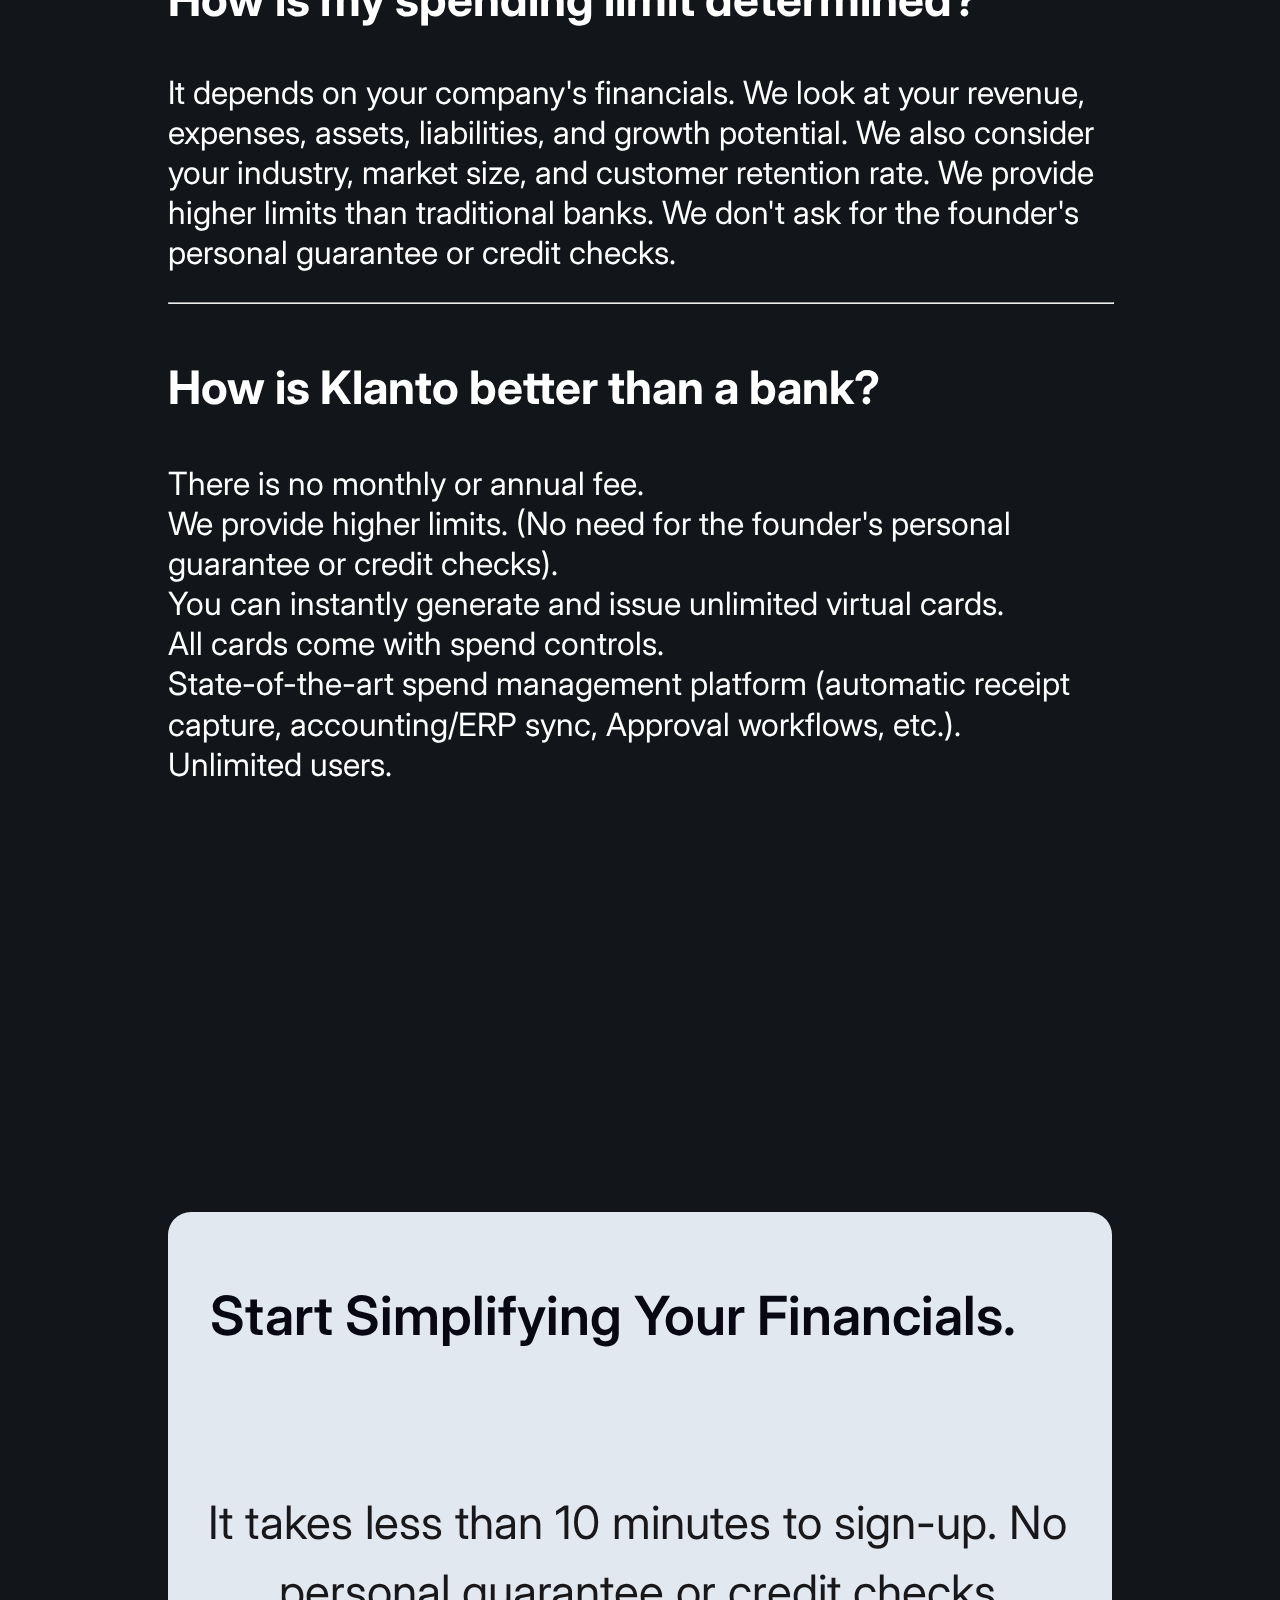
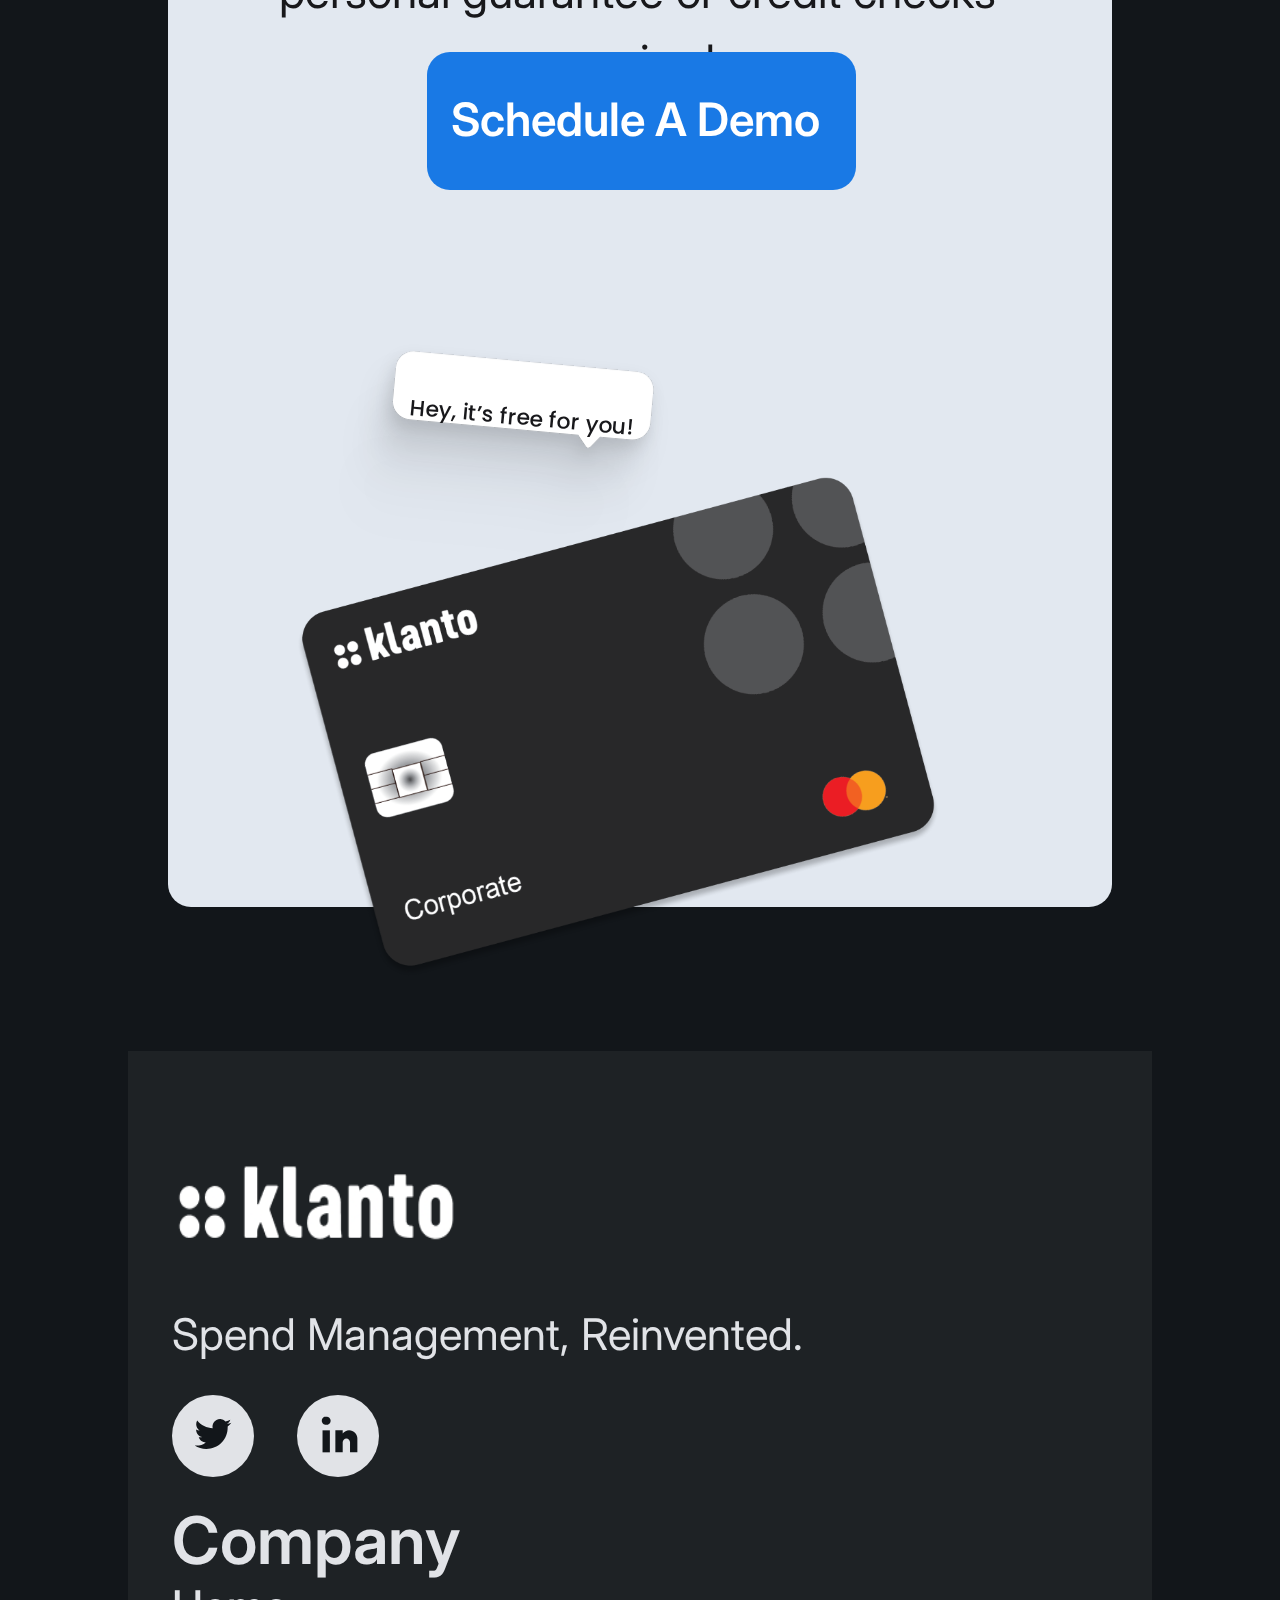
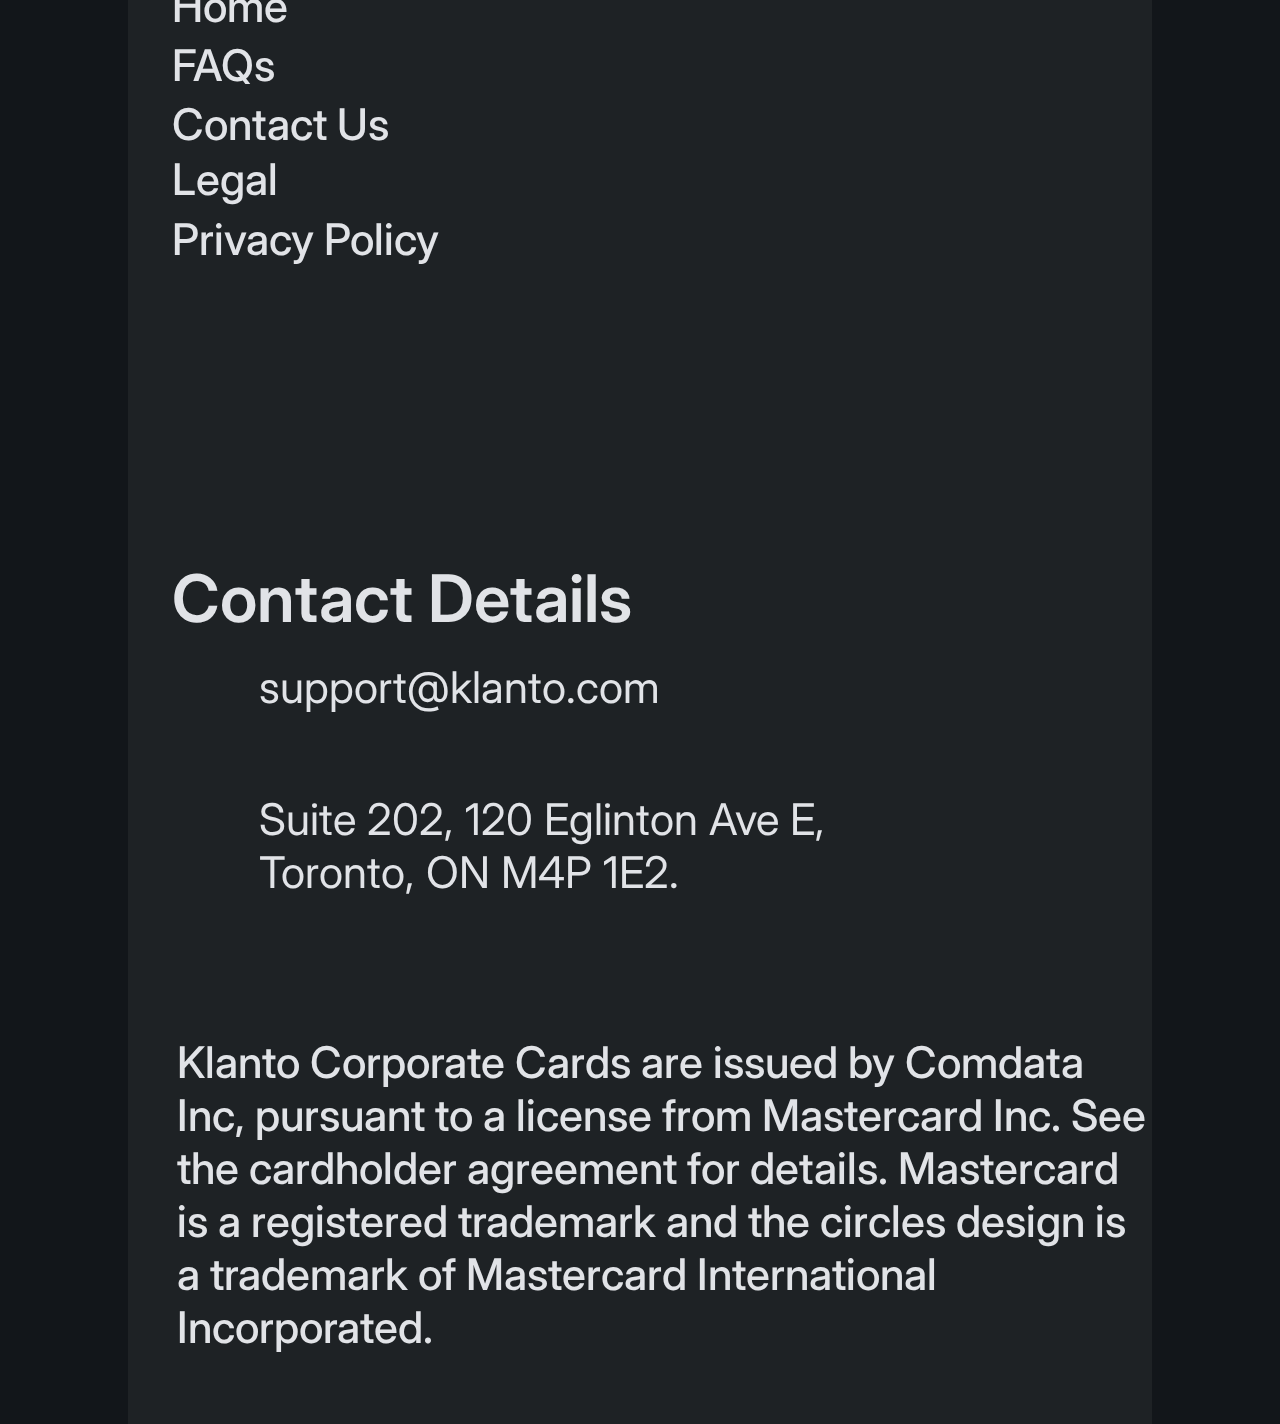
==== commit 0162460e: "updated testimnoials" ====
--- a/index.html
+++ b/index.html
@@ -149,15 +149,19 @@
 
       <div class="group-7030-207TlU" data-id="2357:10105">
         <div class="unsplashg-uq-us-f6c-t6w-1AXLnd" data-id="2357:10106"></div>
-        <p class="amet-minim-mollit-no-1AXLnd amet-minim-mollit-no" data-id="2357:10107">Catalyst for our growth.</p>
+        <p class="amet-minim-mollit-no-1AXLnd amet-minim-mollit-no" data-id="2357:10107" style="text-align: center;">Catalyst for our growth.</p>
         <p class="amet-minim-mollit-no-Cgj3EU amet-minim-mollit-no" data-id="2357:10108">
           <i class="fa fa-quote-left" style="font-size:48px;"></i>
           <br>
-          Saves time and hassel that comes dealing with traditional banking and credit card companies.
+          <span style="text-align: left;">Saves time and the hassle that comes while dealing with traditional banks and credit card companies.</span>
+          <br>
+          <br>
+          <span style="text-align: right;">Rchilli and Enrich couldn't have had smooth operations in Canada without the help of Klanto.</span>
+          <!-- Saves time and hassel that comes dealing with traditional banking and credit card companies.
           <br>
           Rchilli and Enrich couldn't have had smooth operations in Canada without the help of Klanto.
           <br>
-          Makes money and spend move faster.
+          Makes money and spend move faster. -->
           <!-- Klanto is a game-changer for business spending. It lets me create as many cards as I need, with flexible limits and
           rules. I can easily control and monitor the spending of my team members, and approve or decline requests in real-time.
           It also syncs with my accounting software, so I don’t have to worry about bookkeeping. It is super easy to use and
@@ -720,15 +724,19 @@
 
         <div class="group-664-6xtG6n data-id="2357:10105">
           <div class="unsplashg-uq-us-f6c-t6w-1AXLnd" data-id="2357:10106"></div>
-          <p class="amet-minim-mollit-no-1AXLnd amet-minim-mollit-no" data-id="2357:10107">Catalyst for our growth.</p>
+          <p class="amet-minim-mollit-no-1AXLnd amet-minim-mollit-no" data-id="2357:10107" style="text-align: center;">Catalyst for our growth.</p>
           <p class="amet-minim-mollit-no-Cgj3EU amet-minim-mollit-no" data-id="2357:10108">
           <i class="fa fa-quote-left" style="font-size:16px;"></i>
-          <br>
+          <!-- <br>
           Saves time and hassel that comes dealing with traditional banking and credit card companies.
           <br>
           Rchilli and Enrich couldn't have had smooth operations in Canada without the help of Klanto.
           <br>
-          Makes money and spend move faster.
+          Makes money and spend move faster. -->
+          <span style="text-align: left;">Saves time and the hassle that comes while dealing with traditional banks and credit card companies.</span>
+          <br>
+          <br>
+          <span style="text-align: right;">Rchilli and Enrich couldn't have had smooth operations in Canada without the help of Klanto.</span>
           </p>
             <!-- <img class="ellipse-33-1AXLnd" data-id="2357:10109" src="./vinayjoharrchilli.jpeg" alt="Ellipse 33"> -->
             <!-- <img class="star-6-1AXLnd" data-id="2357:10110" src="https://cdn.animaapp.com/projects/642ae6854b578cd8881bf41e/releases/642ae9ce6f547893c727193b/img/star-6.svg" anima-src="https://cdn.animaapp.com/projects/642ae6854b578cd8881bf41e/releases/642ae9ce6f547893c727193b/img/star-6.svg" alt="Star 6"><img class="star-7-1AXLnd" data-id="2357:10111" src="https://cdn.animaapp.com/projects/642ae6854b578cd8881bf41e/releases/642ae9ce6f547893c727193b/img/star-6.svg" anima-src="https://cdn.animaapp.com/projects/642ae6854b578cd8881bf41e/releases/642ae9ce6f547893c727193b/img/star-6.svg" alt="Star 7"><img class="star-8-1AXLnd" data-id="2357:10112" src="https://cdn.animaapp.com/projects/642ae6854b578cd8881bf41e/releases/642ae9ce6f547893c727193b/img/star-6.svg" anima-src="https://cdn.animaapp.com/projects/642ae6854b578cd8881bf41e/releases/642ae9ce6f547893c727193b/img/star-6.svg" alt="Star 8"><img class="star-9-1AXLnd" data-id="2357:10113" src="https://cdn.animaapp.com/projects/642ae6854b578cd8881bf41e/releases/642ae9ce6f547893c727193b/img/star-6.svg" anima-src="https://cdn.animaapp.com/projects/642ae6854b578cd8881bf41e/releases/642ae9ce6f547893c727193b/img/star-6.svg" alt="Star 9"><img class="star-10-1AXLnd" data-id="2357:10114" src="https://cdn.animaapp.com/projects/642ae6854b578cd8881bf41e/releases/642ae9ce6f547893c727193b/img/star-6.svg" anima-src="https://cdn.animaapp.com/projects/642ae6854b578cd8881bf41e/releases/642ae9ce6f547893c727193b/img/star-6.svg" alt="Star 10"> -->
@@ -1153,15 +1161,19 @@
 
         <div class="group-664-ohxhu3 data-id="2357:10105">
           <div class="unsplashg-uq-us-f6c-t6w-1AXLnd" data-id="2357:10106"></div>
-          <p class="amet-minim-mollit-no-1AXLnd amet-minim-mollit-no" data-id="2357:10107">Catalyst for our growth.</p>
+          <p class="amet-minim-mollit-no-1AXLnd amet-minim-mollit-no" data-id="2357:10107" style="text-align: center;">Catalyst for our growth.</p>
           <p class="amet-minim-mollit-no-Cgj3EU amet-minim-mollit-no" data-id="2357:10108">
           <i class="fa fa-quote-left" style="font-size:48px;"></i>
-          <br>
+          <span style="text-align: left;">Saves time and the hassle that comes while dealing with traditional banks and credit card companies.</span>
+          <br>
+          <br>
+          <span style="text-align: right;">Rchilli and Enrich couldn't have had smooth operations in Canada without the help of Klanto.</span>
+          <!-- <br>
           Saves time and hassel that comes dealing with traditional banking and credit card companies.
           <br>
           Rchilli and Enrich couldn't have had smooth operations in Canada without the help of Klanto.
           <br>
-          Makes money and spend move faster.
+          Makes money and spend move faster. -->
           </p>
             <!-- <img class="ellipse-33-1AXLnd" data-id="2357:10109" src="./vinayjoharrchilli.jpeg" alt="Ellipse 33"> -->
             <!-- <img class="star-6-1AXLnd" data-id="2357:10110" src="https://cdn.animaapp.com/projects/642ae6854b578cd8881bf41e/releases/642ae9ce6f547893c727193b/img/star-6.svg" anima-src="https://cdn.animaapp.com/projects/642ae6854b578cd8881bf41e/releases/642ae9ce6f547893c727193b/img/star-6.svg" alt="Star 6"><img class="star-7-1AXLnd" data-id="2357:10111" src="https://cdn.animaapp.com/projects/642ae6854b578cd8881bf41e/releases/642ae9ce6f547893c727193b/img/star-6.svg" anima-src="https://cdn.animaapp.com/projects/642ae6854b578cd8881bf41e/releases/642ae9ce6f547893c727193b/img/star-6.svg" alt="Star 7"><img class="star-8-1AXLnd" data-id="2357:10112" src="https://cdn.animaapp.com/projects/642ae6854b578cd8881bf41e/releases/642ae9ce6f547893c727193b/img/star-6.svg" anima-src="https://cdn.animaapp.com/projects/642ae6854b578cd8881bf41e/releases/642ae9ce6f547893c727193b/img/star-6.svg" alt="Star 8"><img class="star-9-1AXLnd" data-id="2357:10113" src="https://cdn.animaapp.com/projects/642ae6854b578cd8881bf41e/releases/642ae9ce6f547893c727193b/img/star-6.svg" anima-src="https://cdn.animaapp.com/projects/642ae6854b578cd8881bf41e/releases/642ae9ce6f547893c727193b/img/star-6.svg" alt="Star 9"><img class="star-10-1AXLnd" data-id="2357:10114" src="https://cdn.animaapp.com/projects/642ae6854b578cd8881bf41e/releases/642ae9ce6f547893c727193b/img/star-6.svg" anima-src="https://cdn.animaapp.com/projects/642ae6854b578cd8881bf41e/releases/642ae9ce6f547893c727193b/img/star-6.svg" alt="Star 10"> -->
--- a/main.css
+++ b/main.css
@@ -3268,7 +3268,6 @@
     letter-spacing: 0.00px;
     mix-blend-mode: normal;
     position: absolute;
-    text-align: left;
     width: 328px;
 }
 
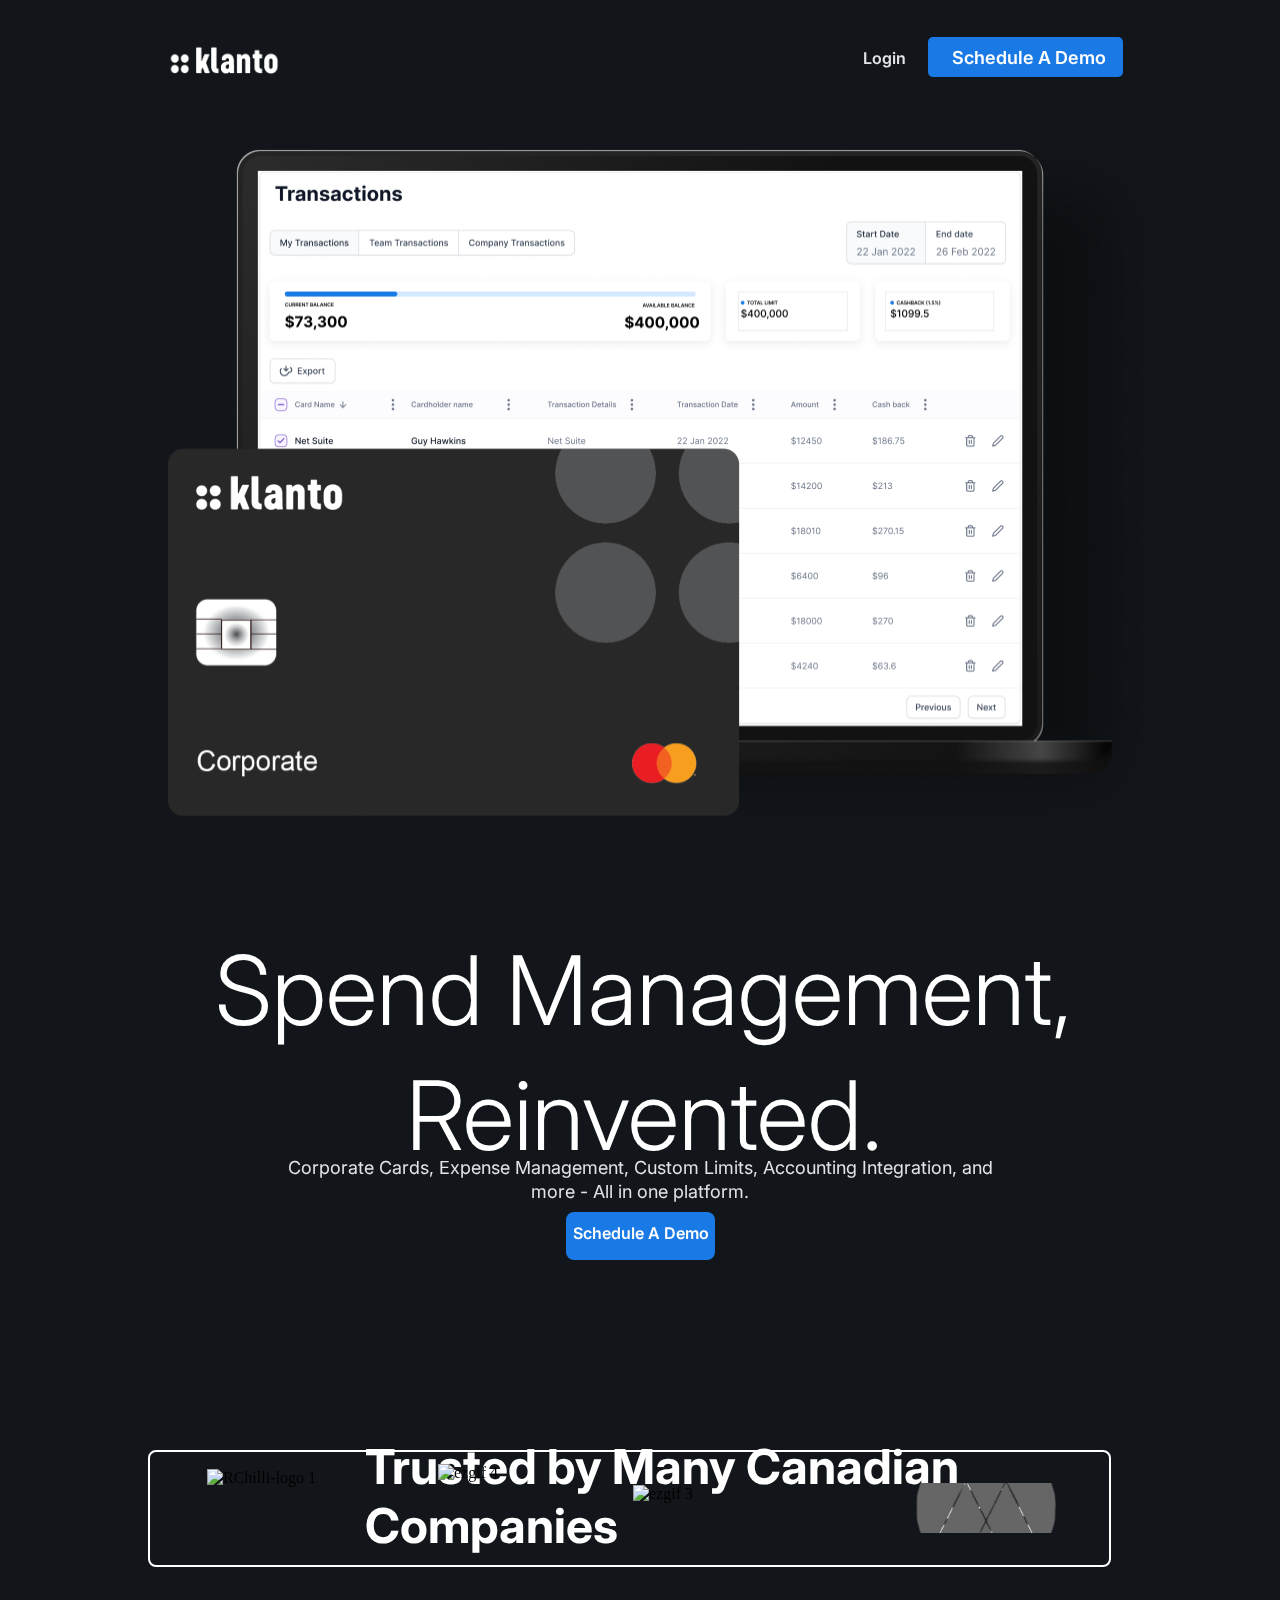
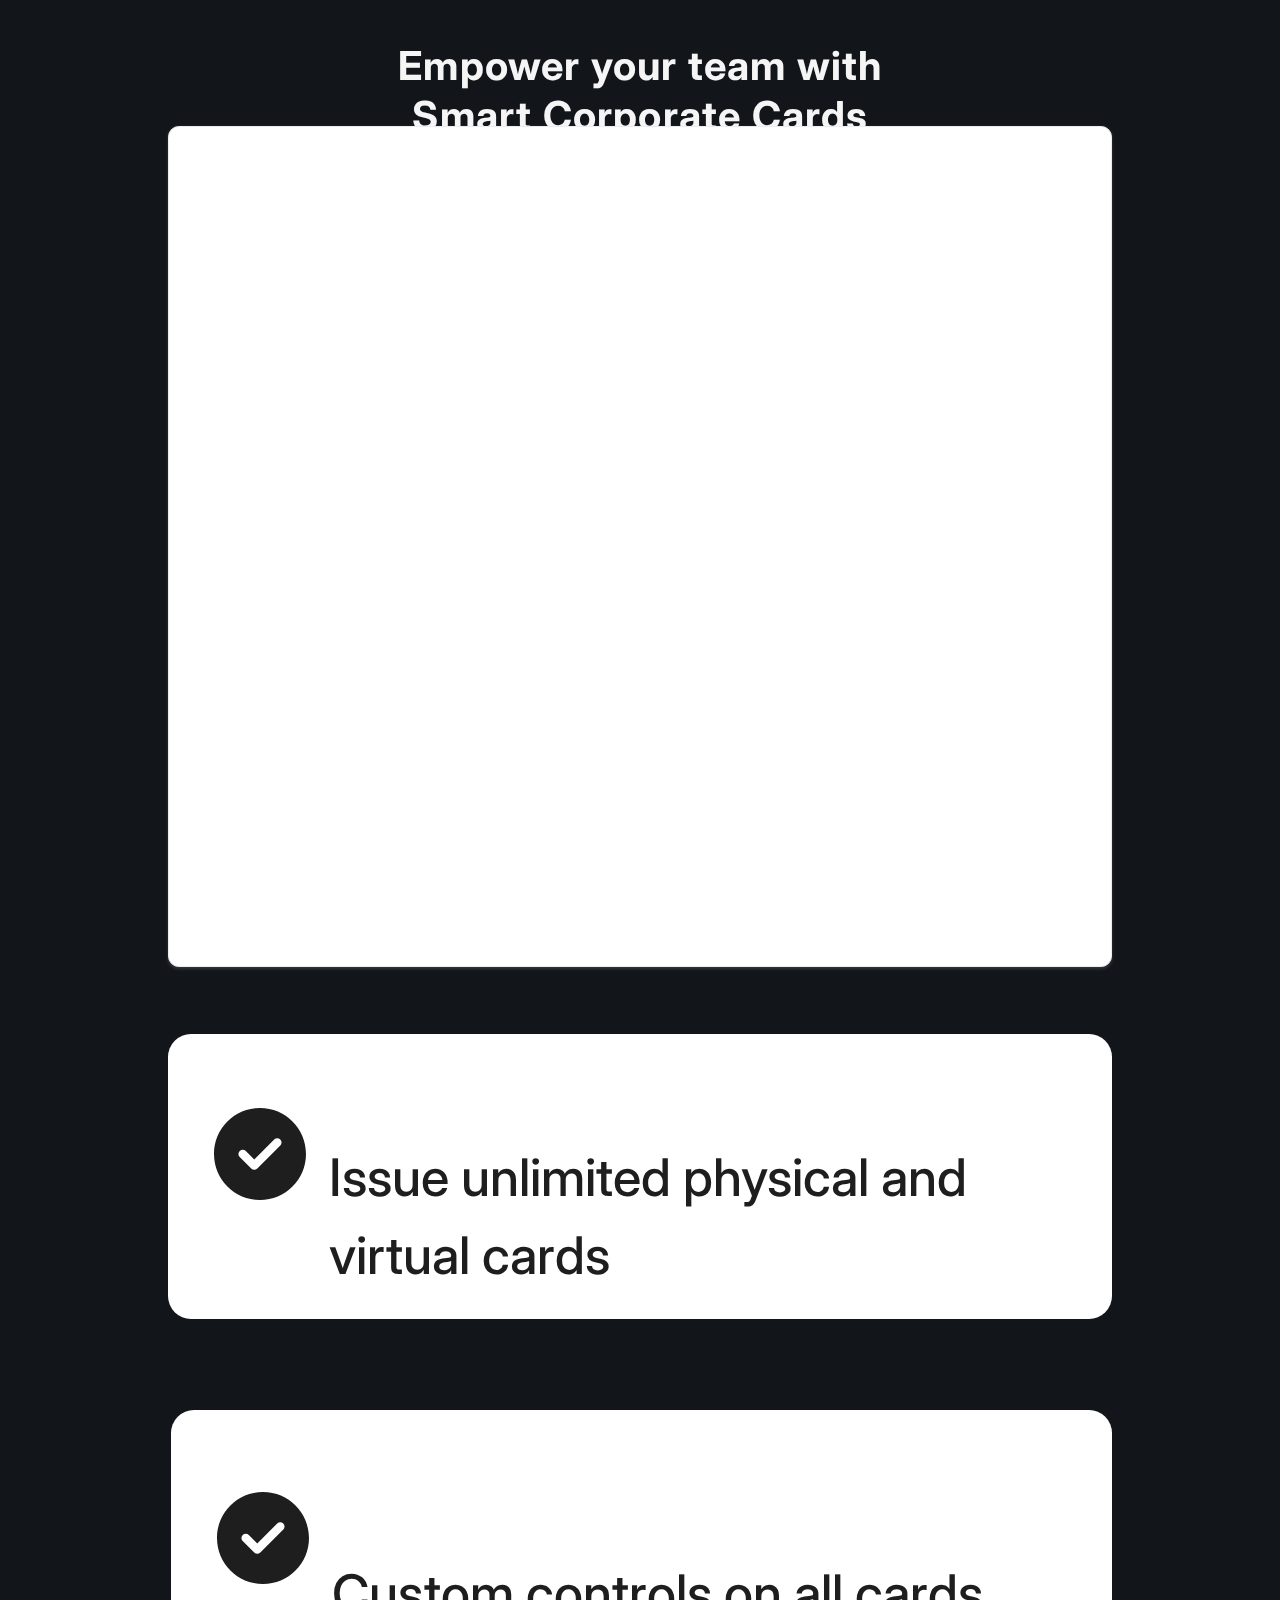
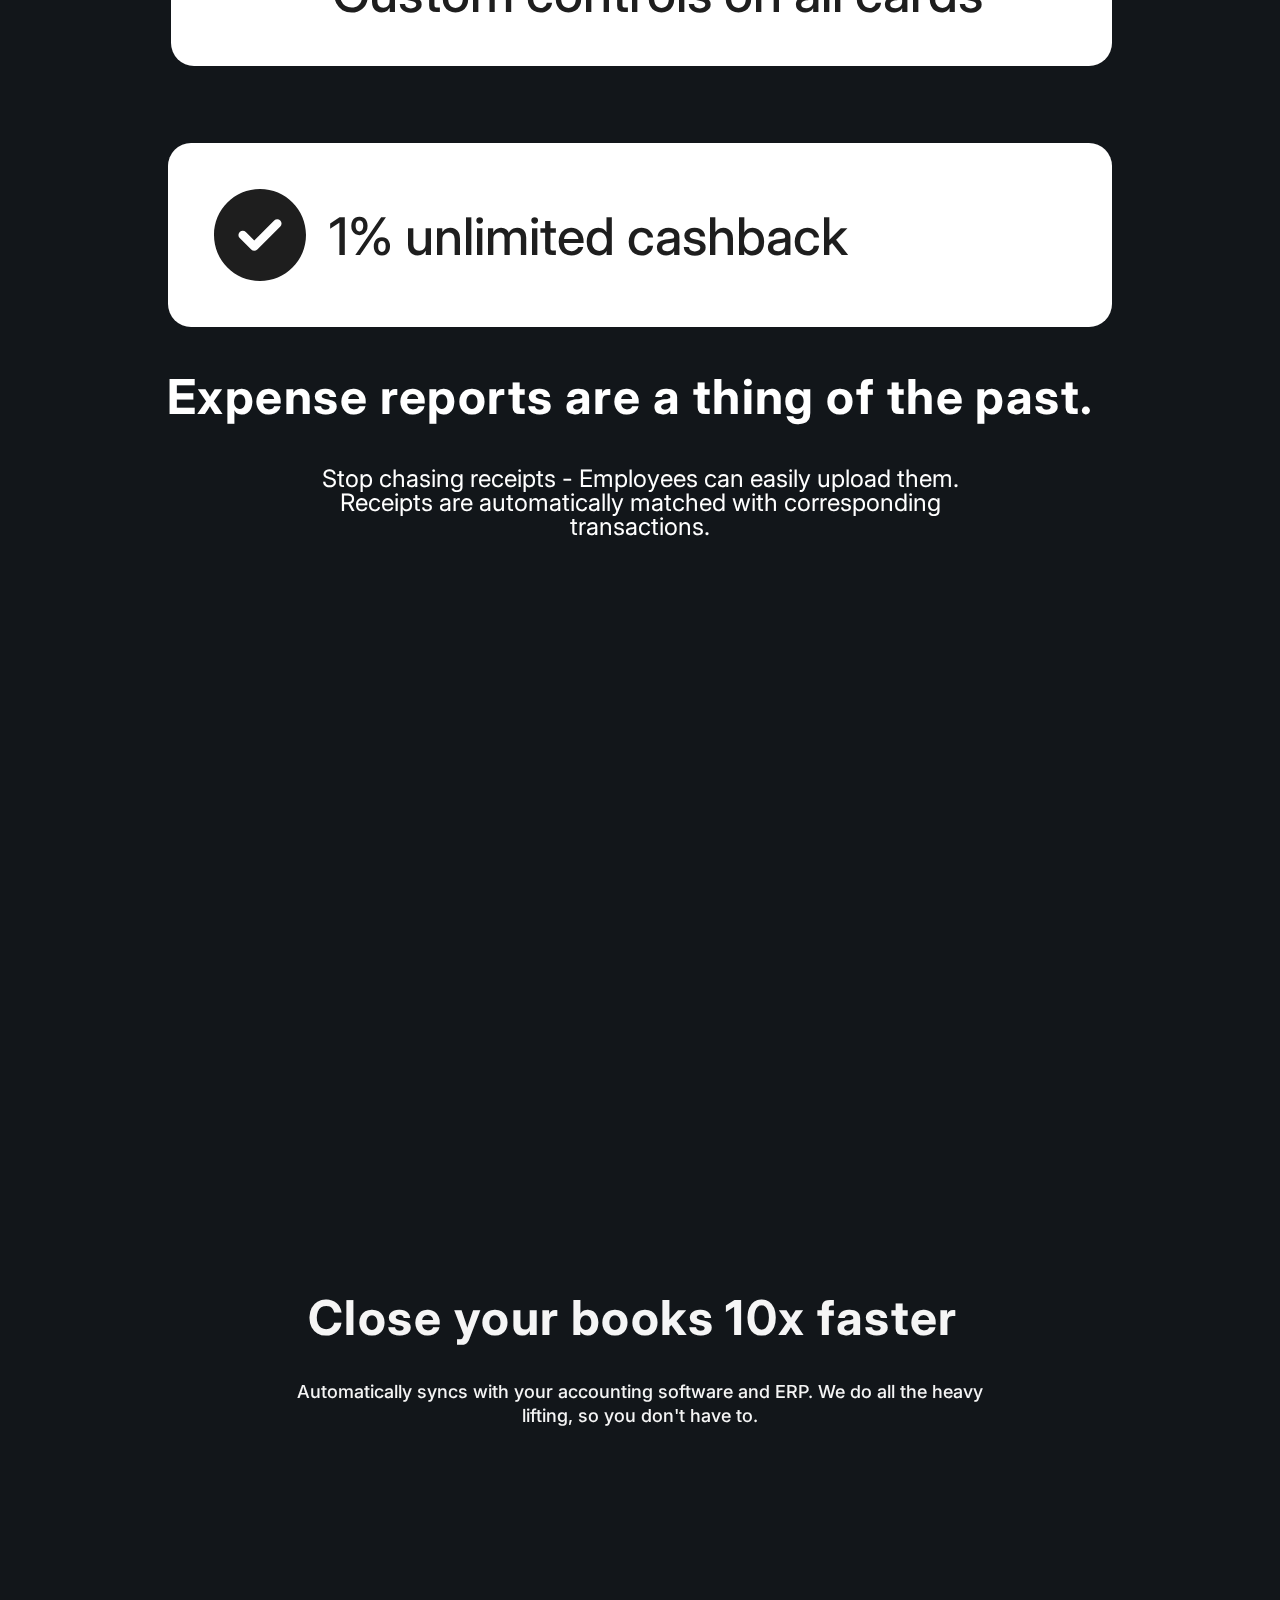
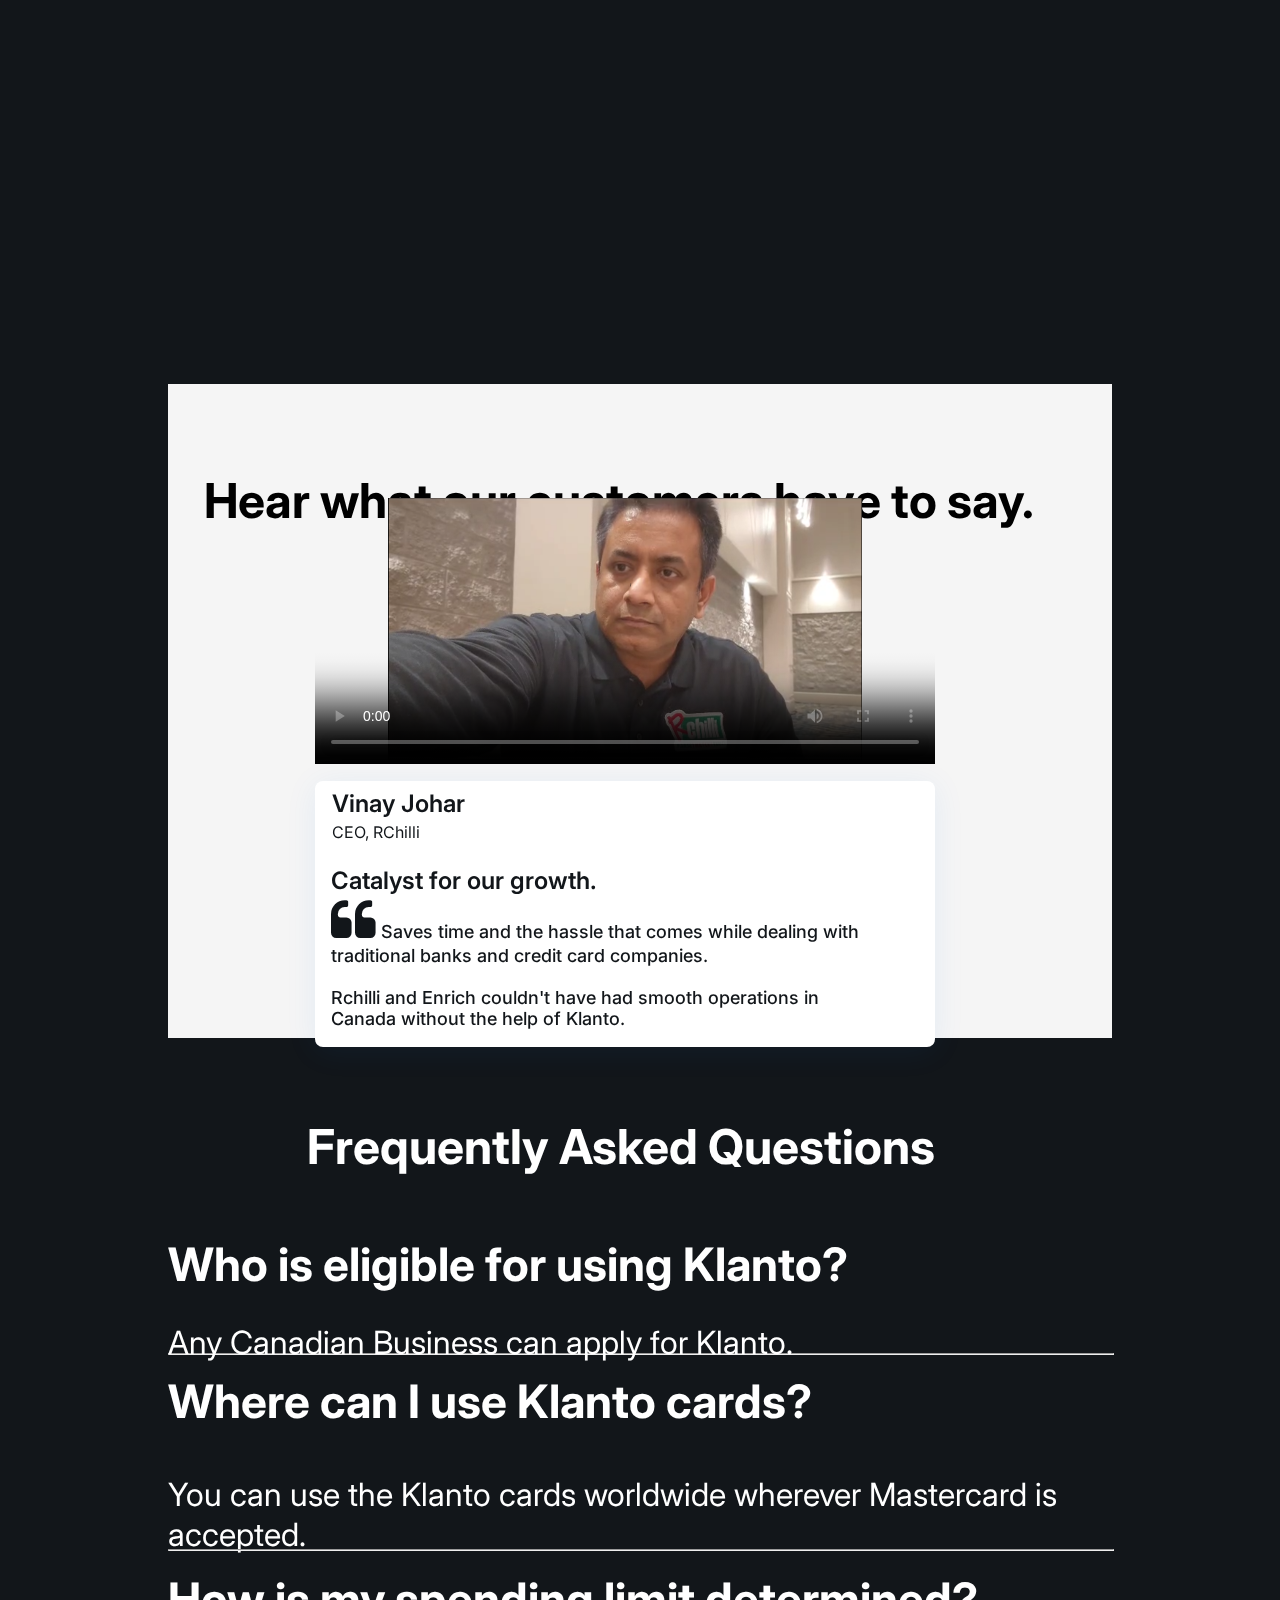
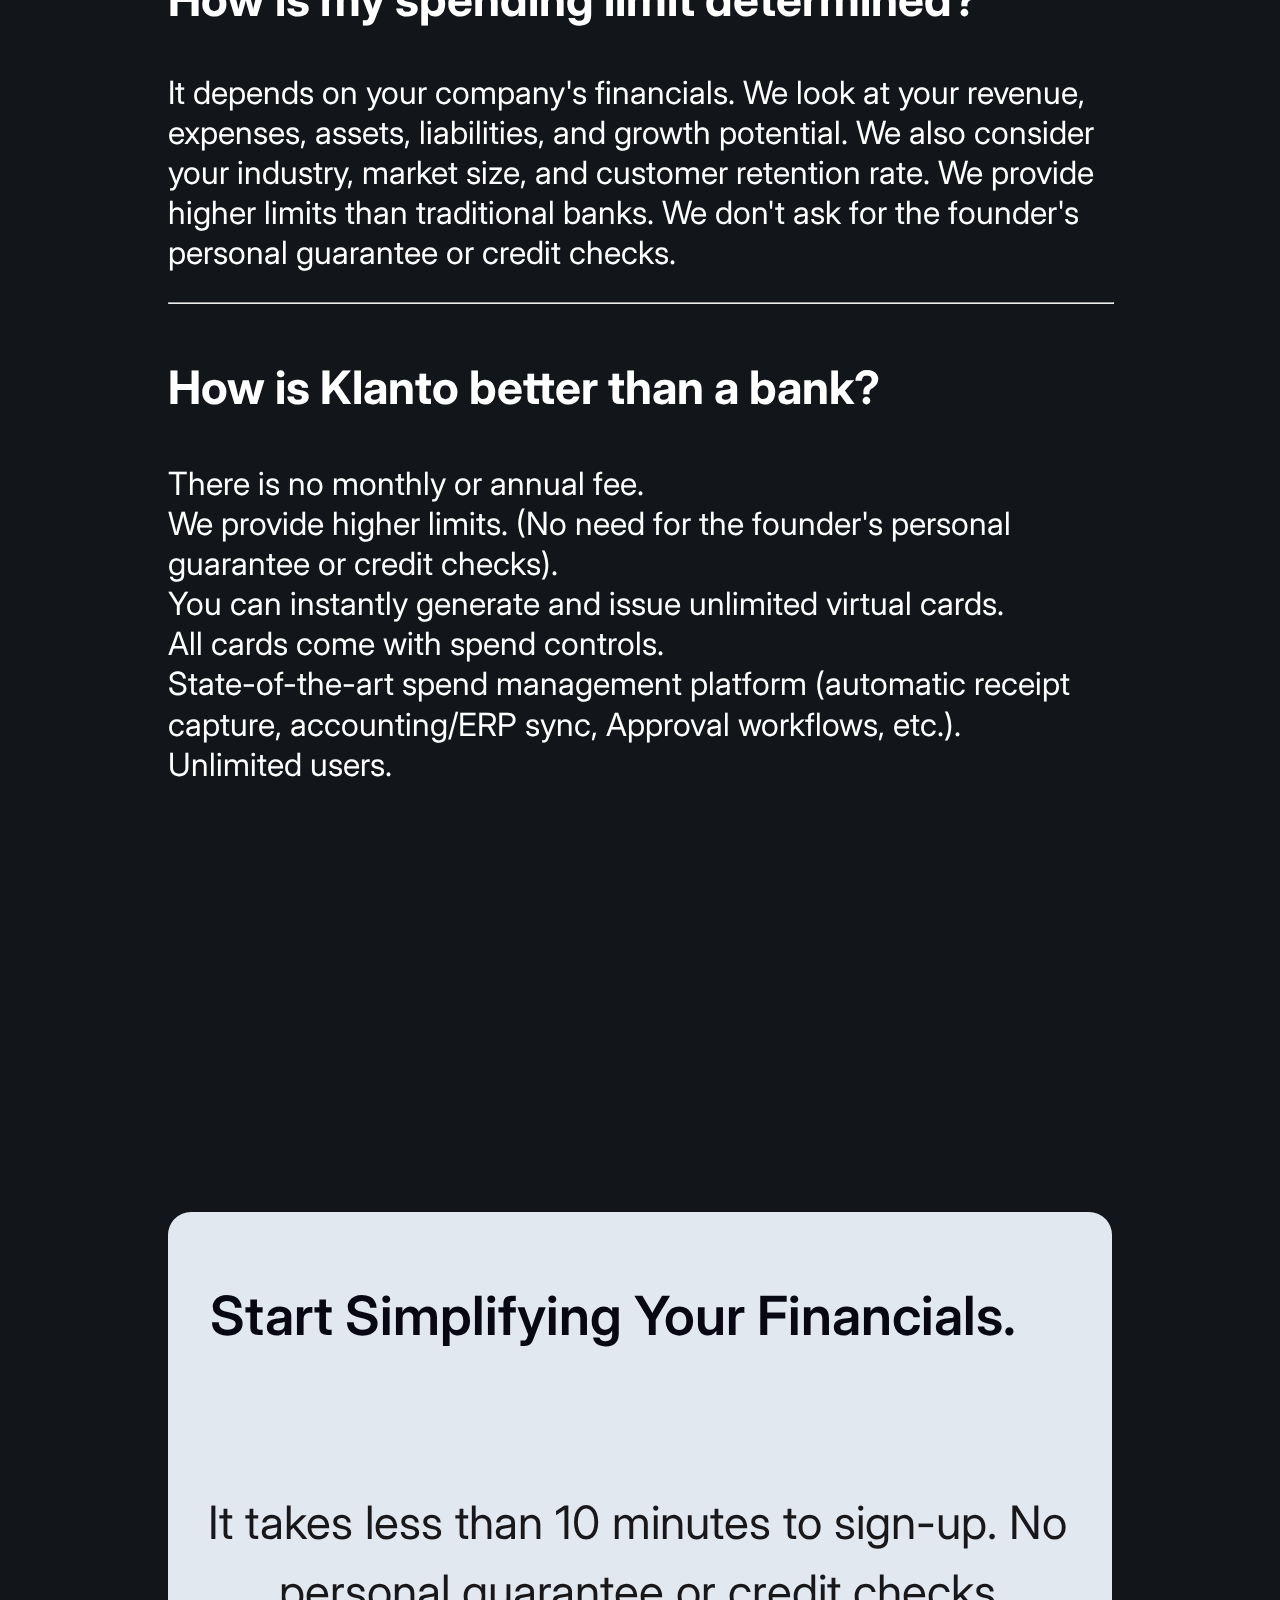
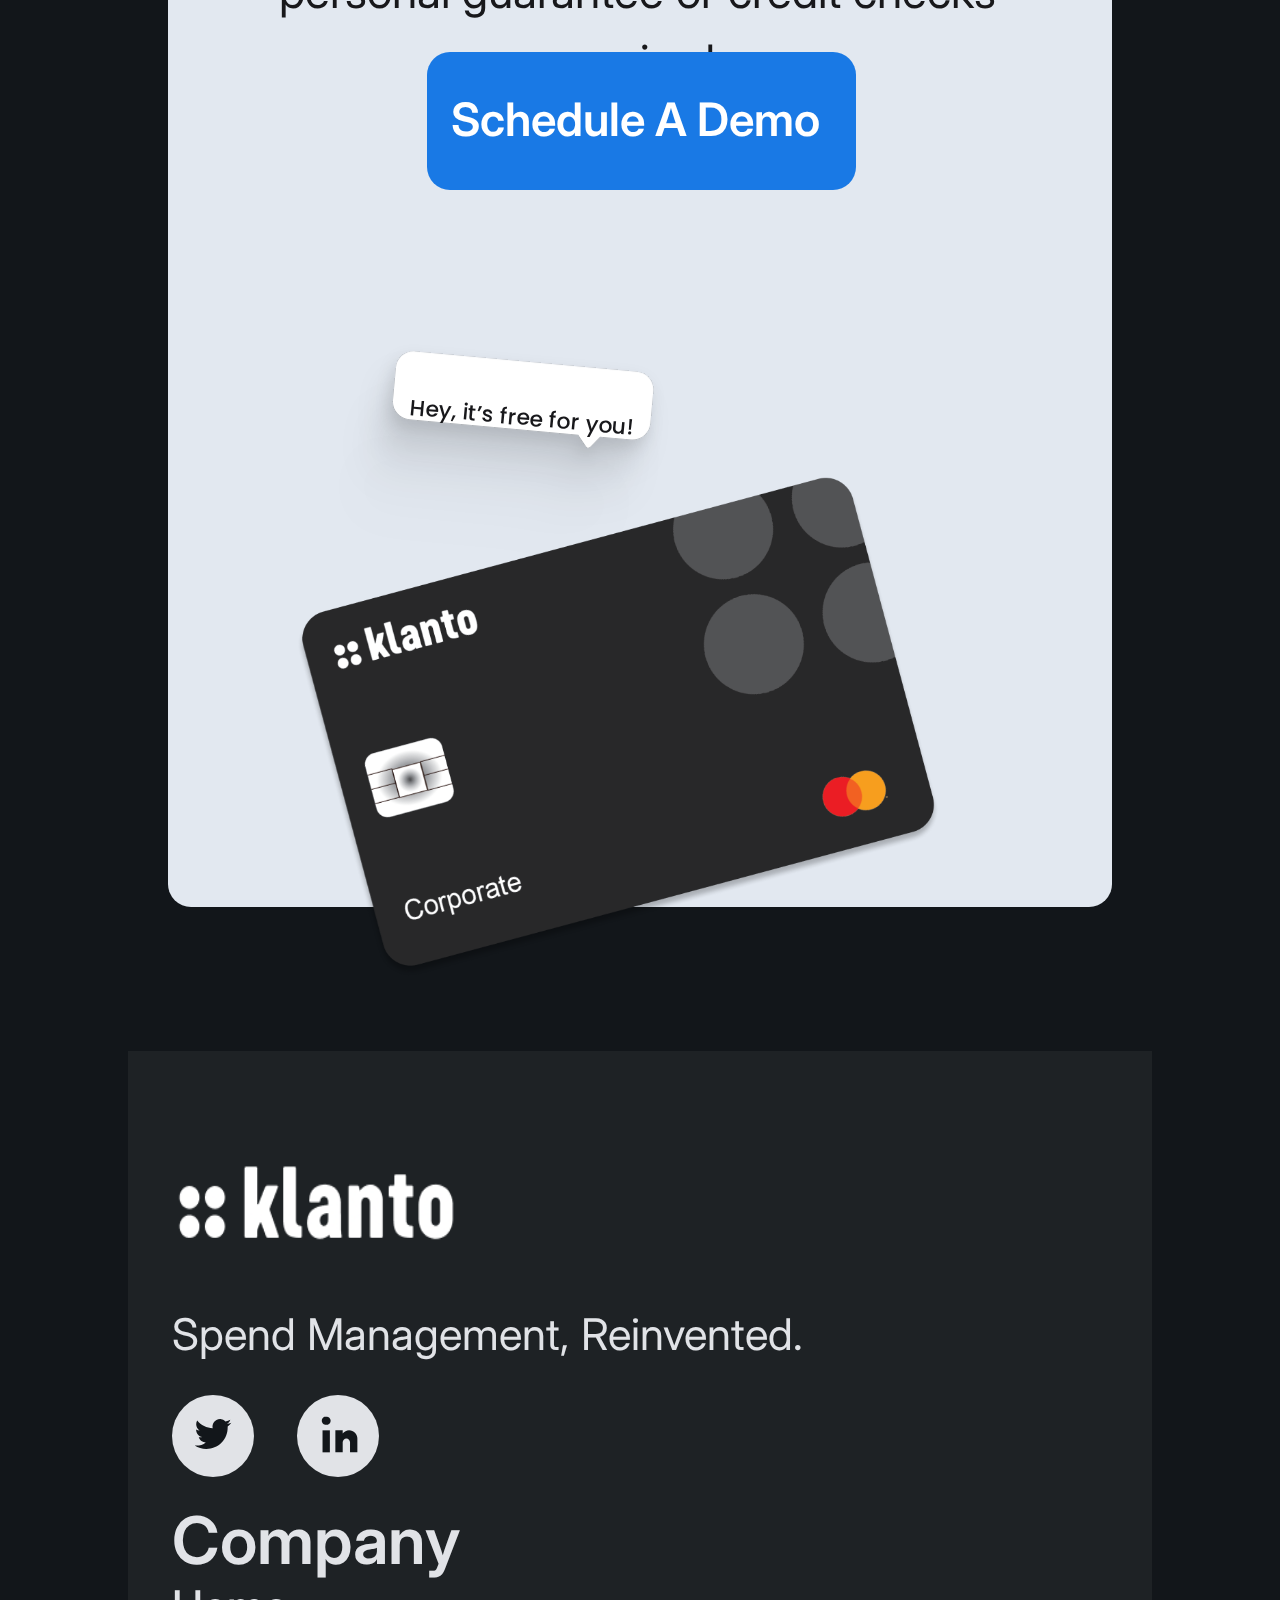
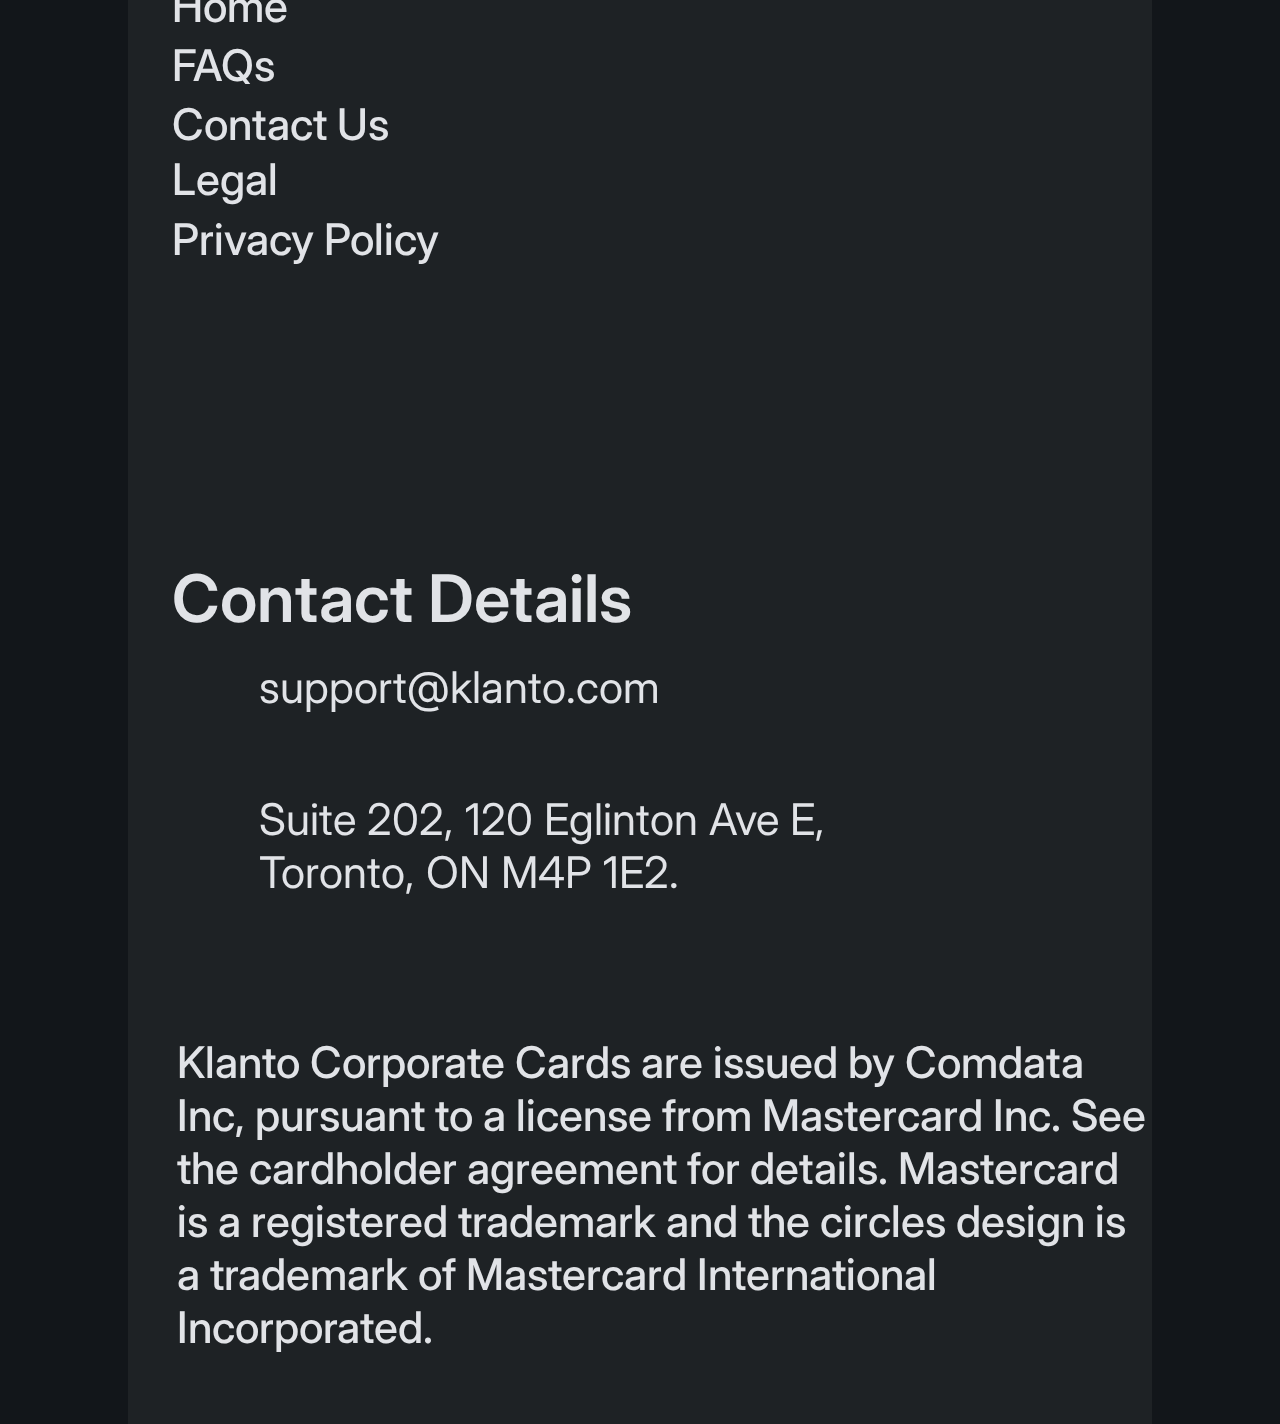
==== commit 7a013c58: "added poster for videos" ====
--- a/index.html
+++ b/index.html
@@ -84,7 +84,7 @@
 
 
       <div class="group-664-207TlU" data-id="2357:10105">
-        <video controls>
+        <video controls poster="./rchilligtestimonialposter.png" height="414px" width="684px">
           <source src="./rchilireview.mp4" type="video/mp4">
         Your browser does not support the video tag.
         </video>
@@ -716,7 +716,7 @@
         anima-src="https://cdn.animaapp.com/projects/642ae6854b578cd8881bf41e/releases/642ae6d09e7a32ed181a9bd0/img/group-664-1@2x.png"
         alt="Group 664"> -->
       
-        <video controls class="group-664-6xtG6n-video"">
+        <video controls class="group-664-6xtG6n-video" poster="./rchilligtestimonialposter.png" height="224px" width="325px">
           <source src="./rchilireview.mp4" type="video/mp4">
           Your browser does not support the video tag.
         </video>
@@ -1154,7 +1154,7 @@
       <p class="hear-what-are-customer-have-to-say-ohxhu3" data-id="2362:20504">Hear what our customers have to say.</p>
 
 
-        <video controls class="group-664-ohxhu3-video"">
+        <video controls class="group-664-ohxhu3-video"  poster="./rchilligtestimonialposter.png" height="224px" width="325px">
           <source src="./rchilireview.mp4" type="video/mp4">
           Your browser does not support the video tag.
         </video>
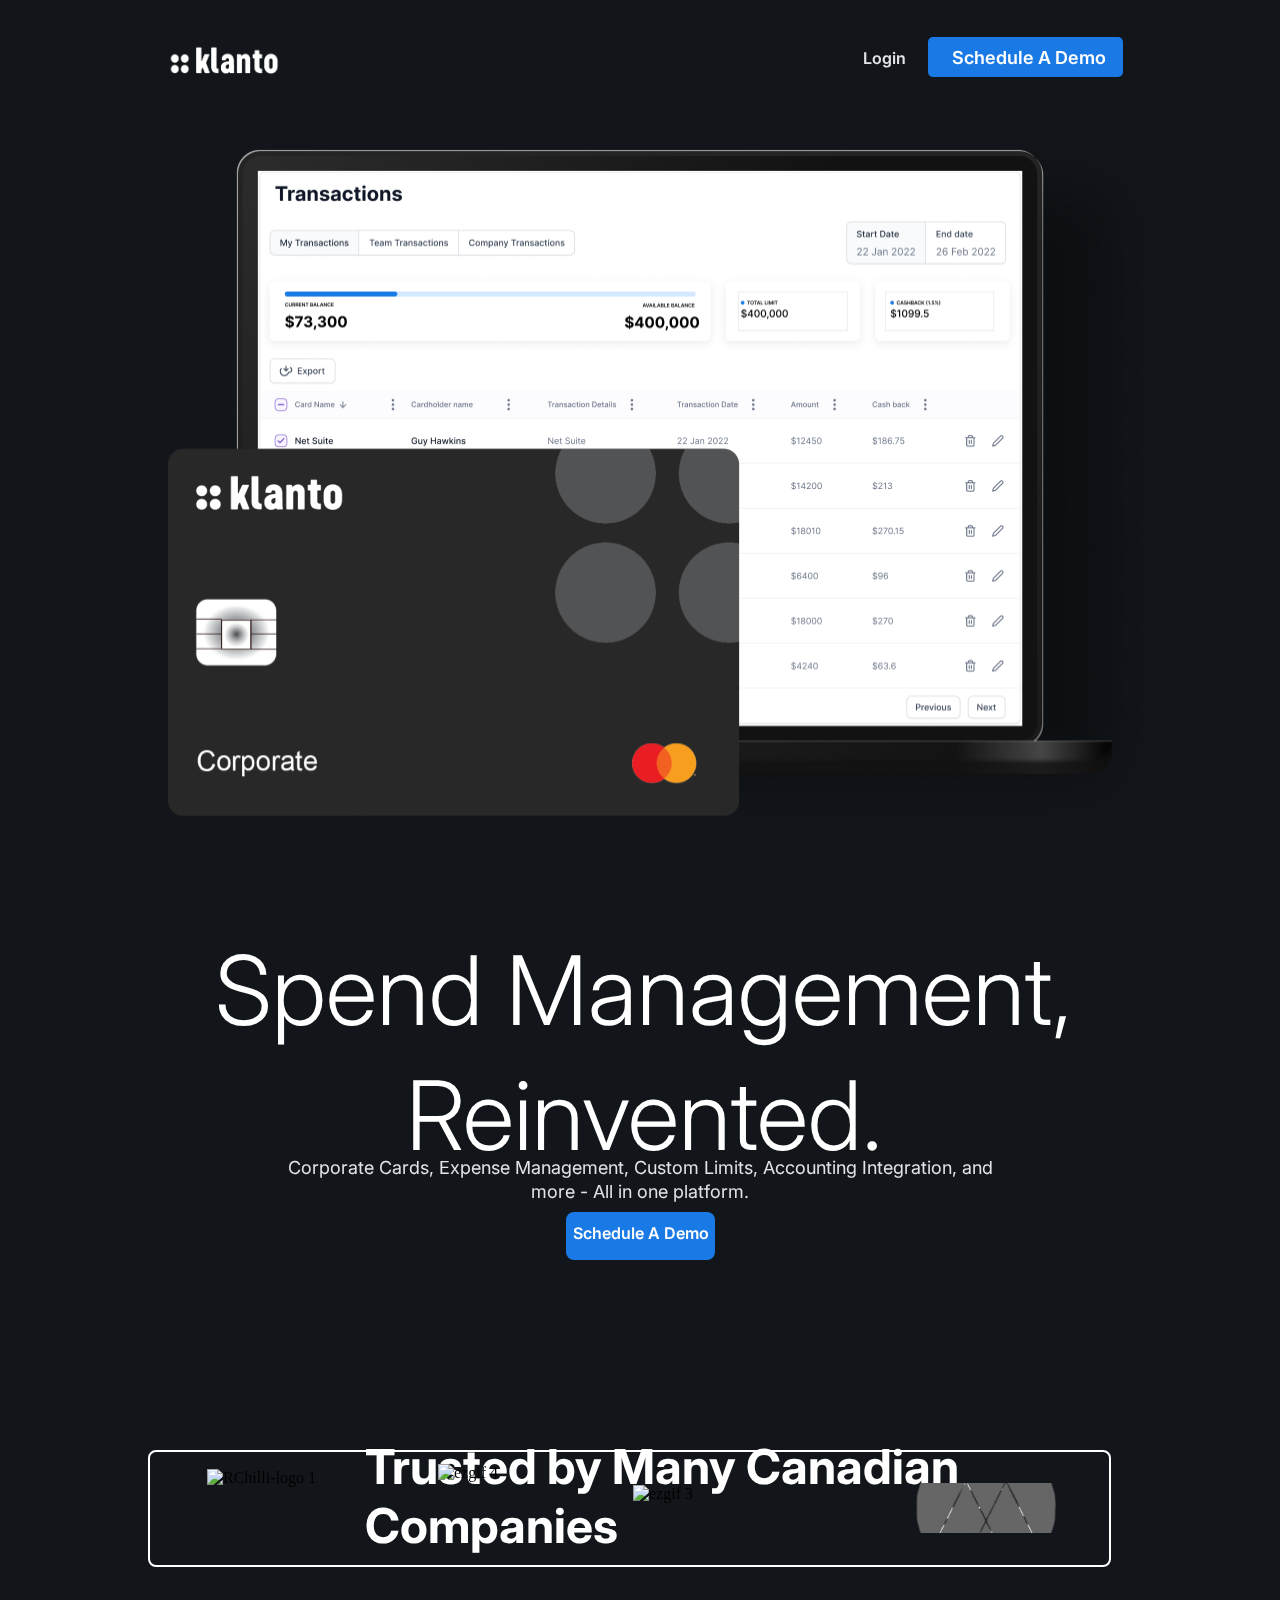
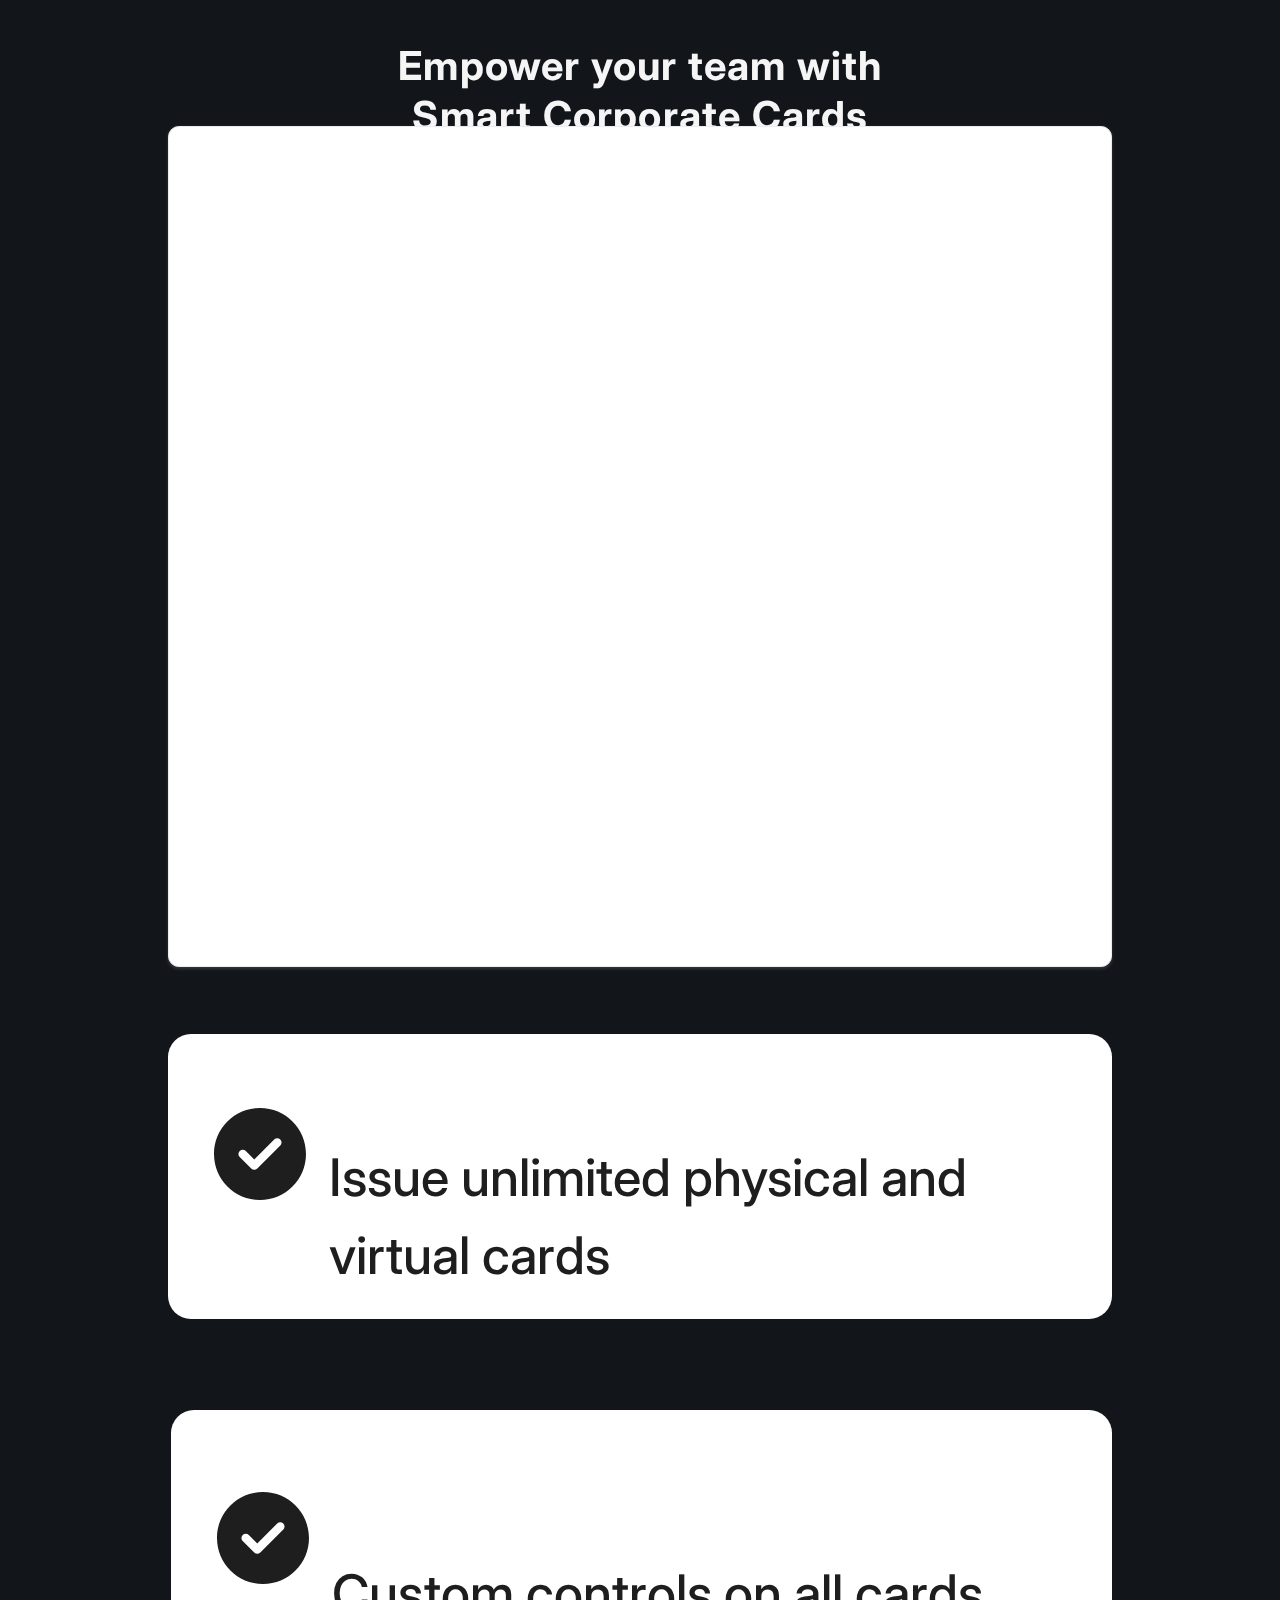
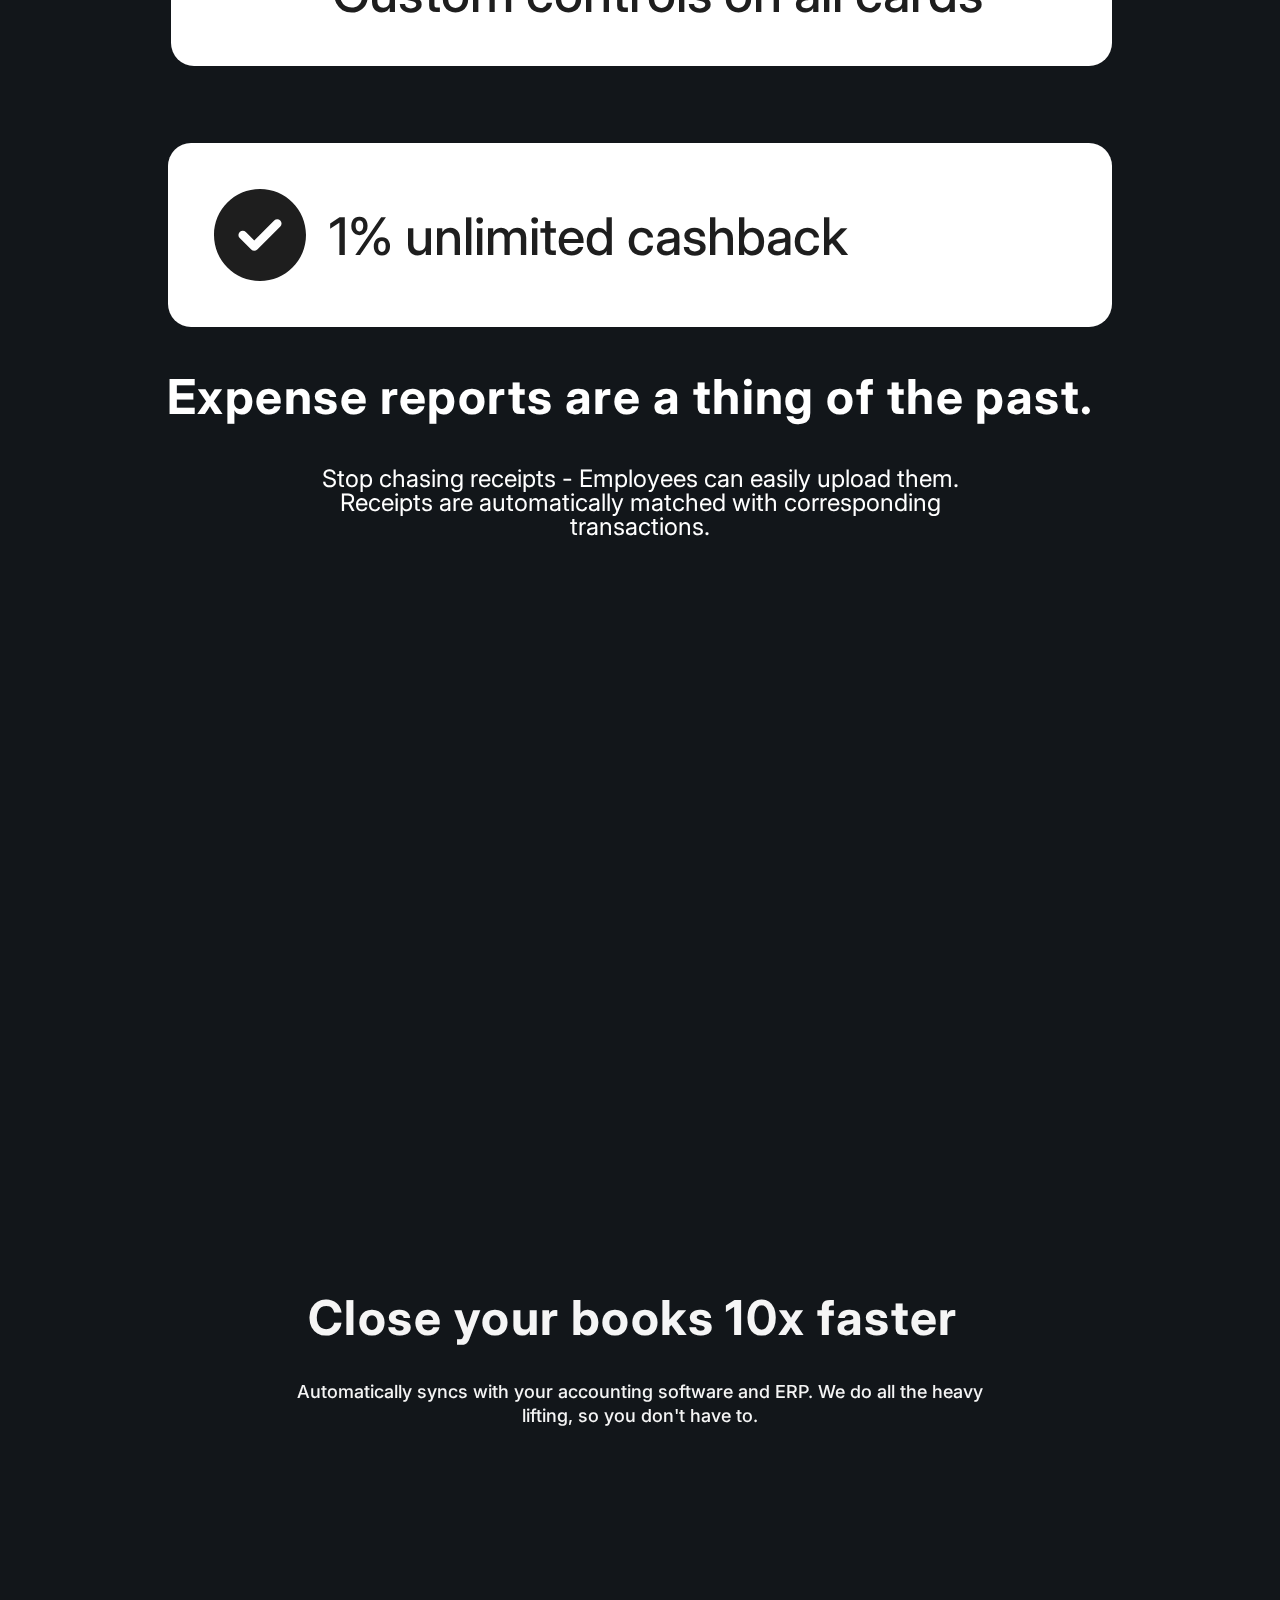
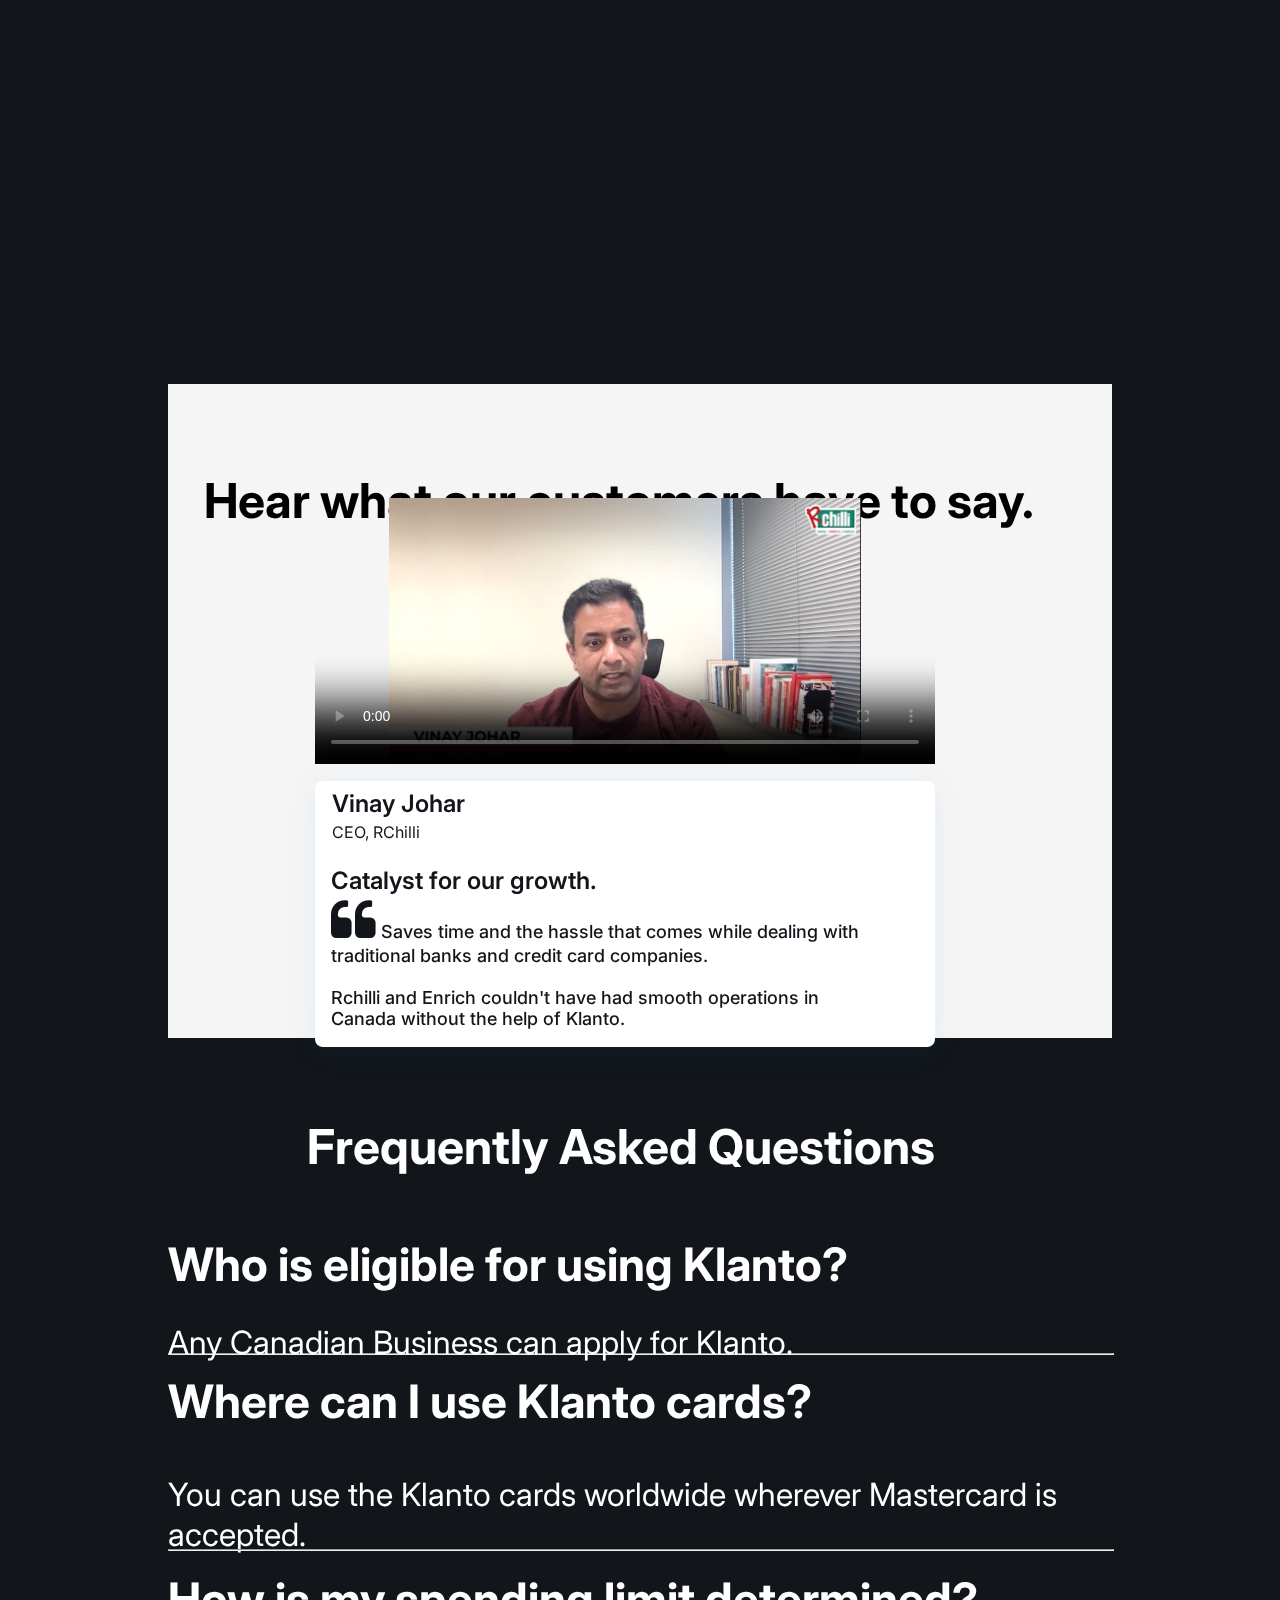
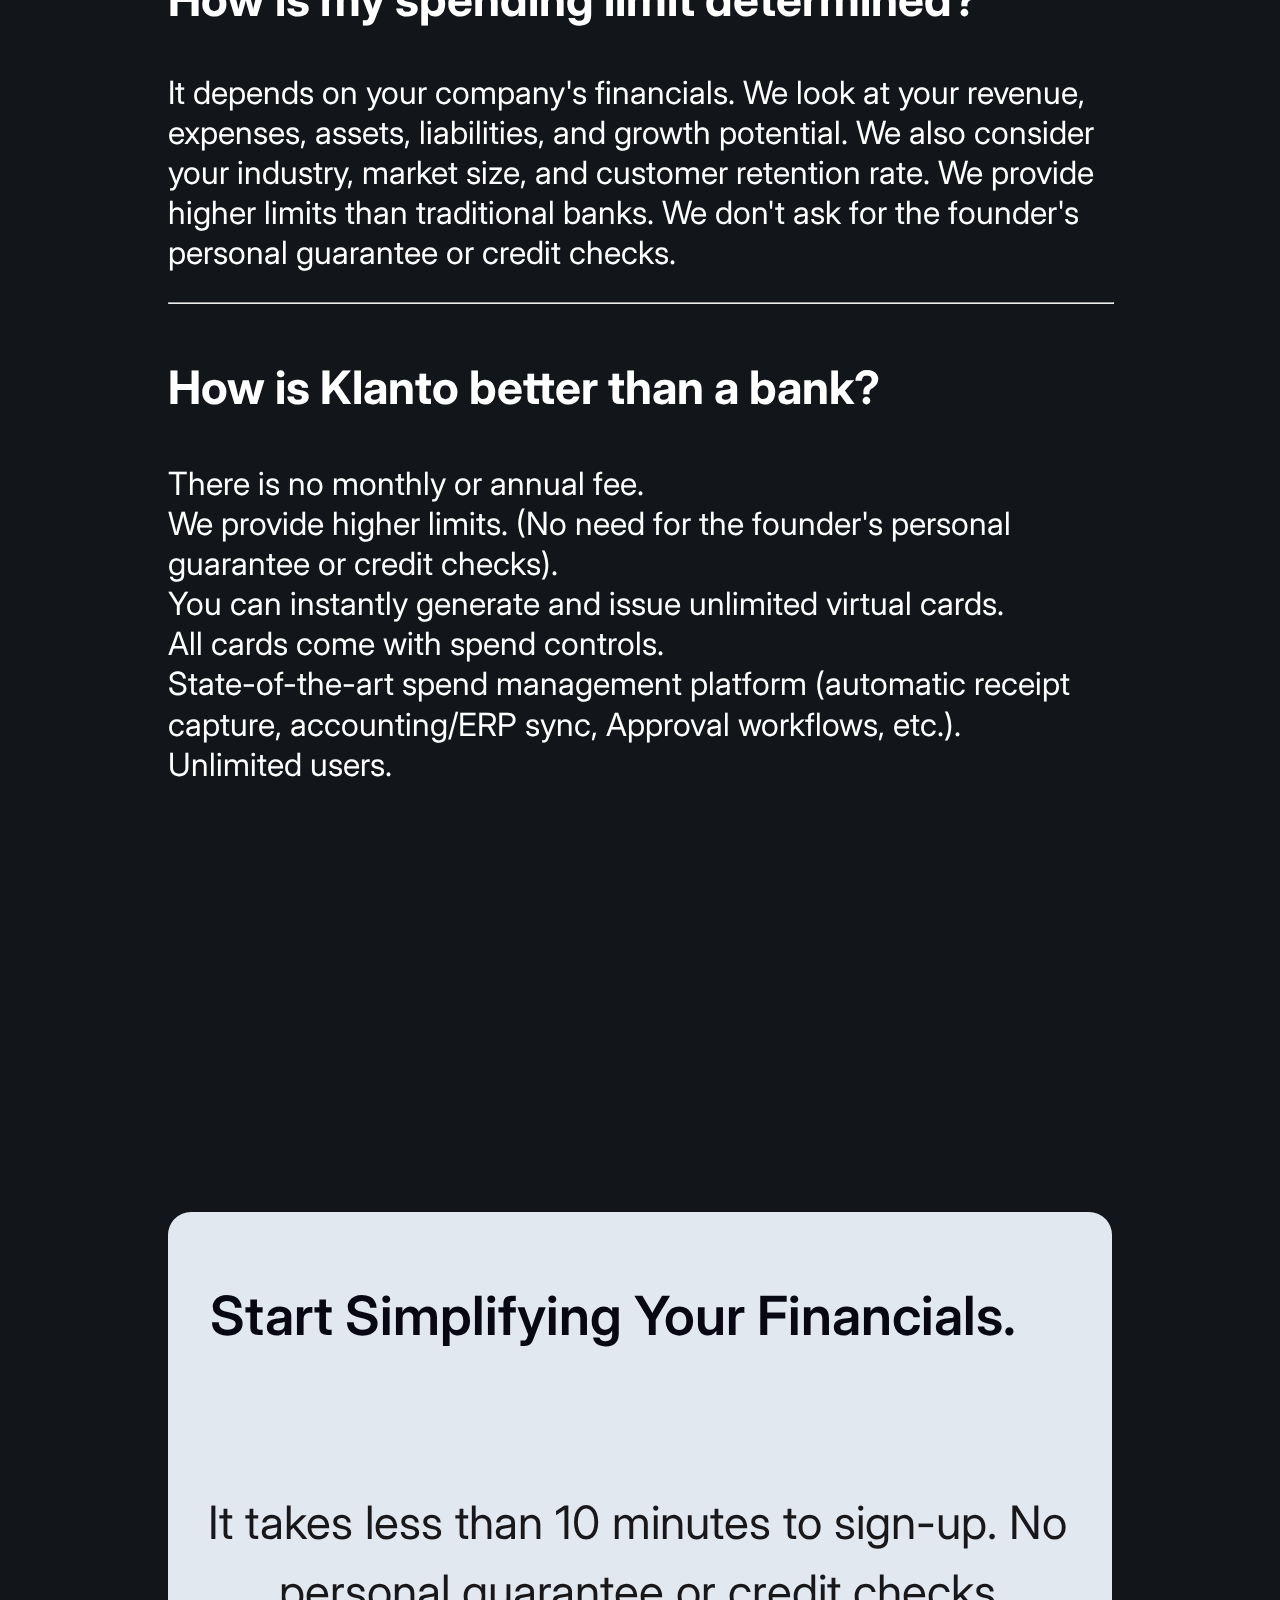
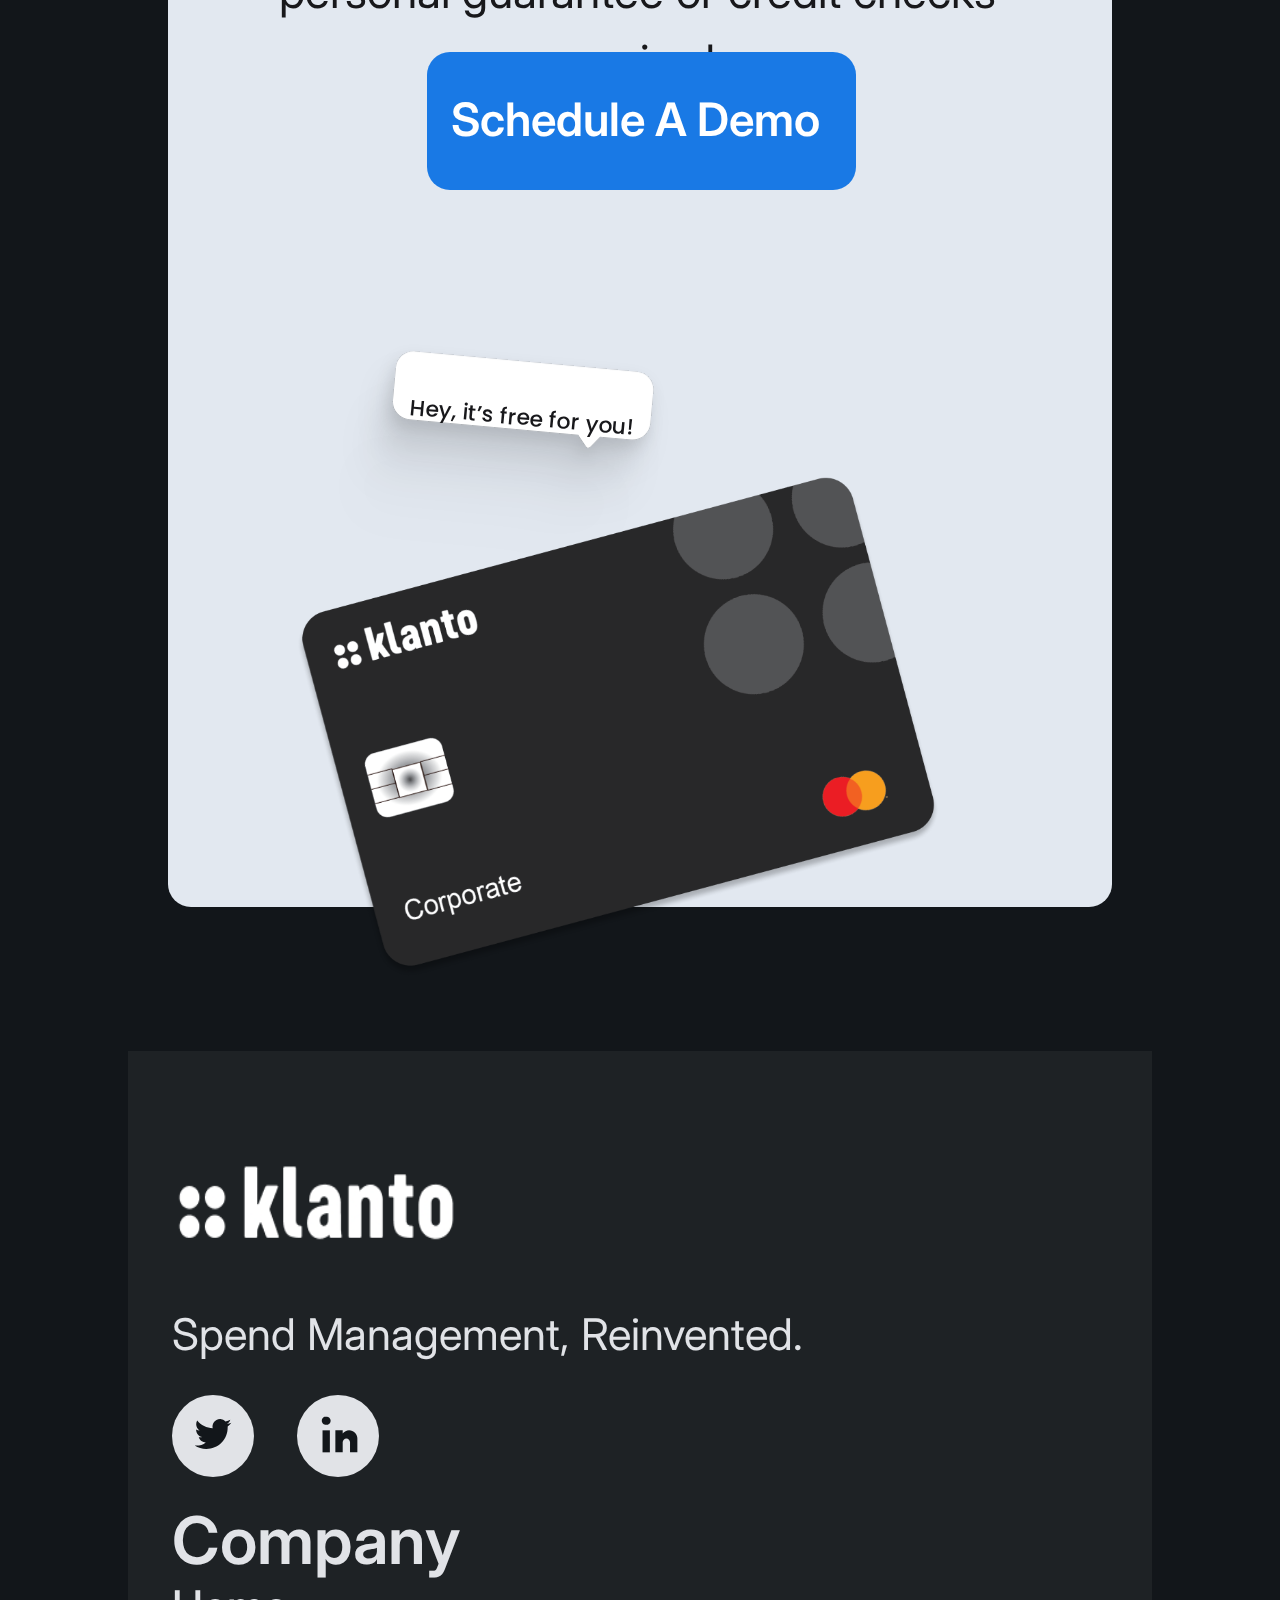
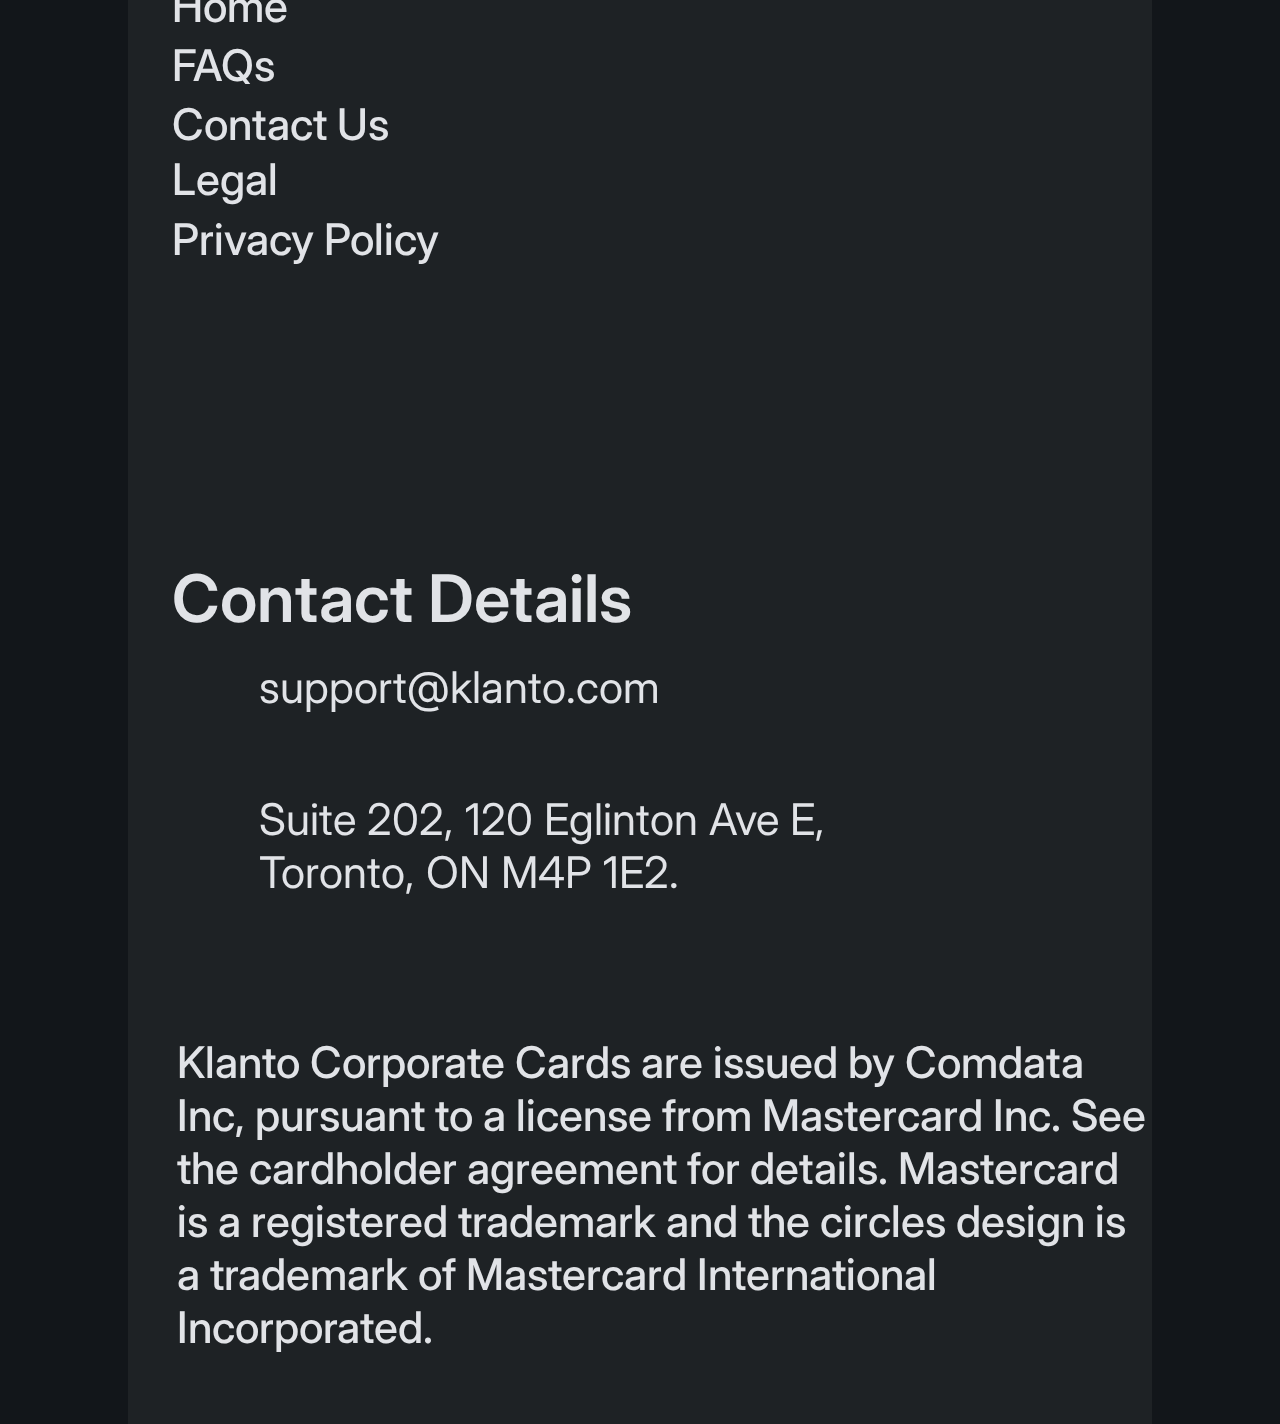
==== commit 72afa76d: "Updated to use the new testimonial" ====
--- a/index.html
+++ b/index.html
@@ -84,8 +84,8 @@
 
 
       <div class="group-664-207TlU" data-id="2357:10105">
-        <video controls poster="./rchilligtestimonialposter.png" height="414px" width="684px">
-          <source src="./rchilireview.mp4" type="video/mp4">
+        <video controls poster="./rchilligtestimonialposter.png" height="370px" width="684px">
+          <source src="./enrichtestimonial.mp4" type="video/mp4">
         Your browser does not support the video tag.
         </video>
         <!-- <div class="unsplashg-uq-us-f6c-t6w-1AXLnd" data-id="2357:10106"></div>
@@ -717,7 +717,7 @@
         alt="Group 664"> -->
       
         <video controls class="group-664-6xtG6n-video" poster="./rchilligtestimonialposter.png" height="224px" width="325px">
-          <source src="./rchilireview.mp4" type="video/mp4">
+          <source src="./enrichtestimonial.mp4" type="video/mp4">
           Your browser does not support the video tag.
         </video>
 
@@ -1155,7 +1155,7 @@
 
 
         <video controls class="group-664-ohxhu3-video"  poster="./rchilligtestimonialposter.png" height="224px" width="325px">
-          <source src="./rchilireview.mp4" type="video/mp4">
+          <source src="./enrichtestimonial.mp4" type="video/mp4">
           Your browser does not support the video tag.
         </video>
 
